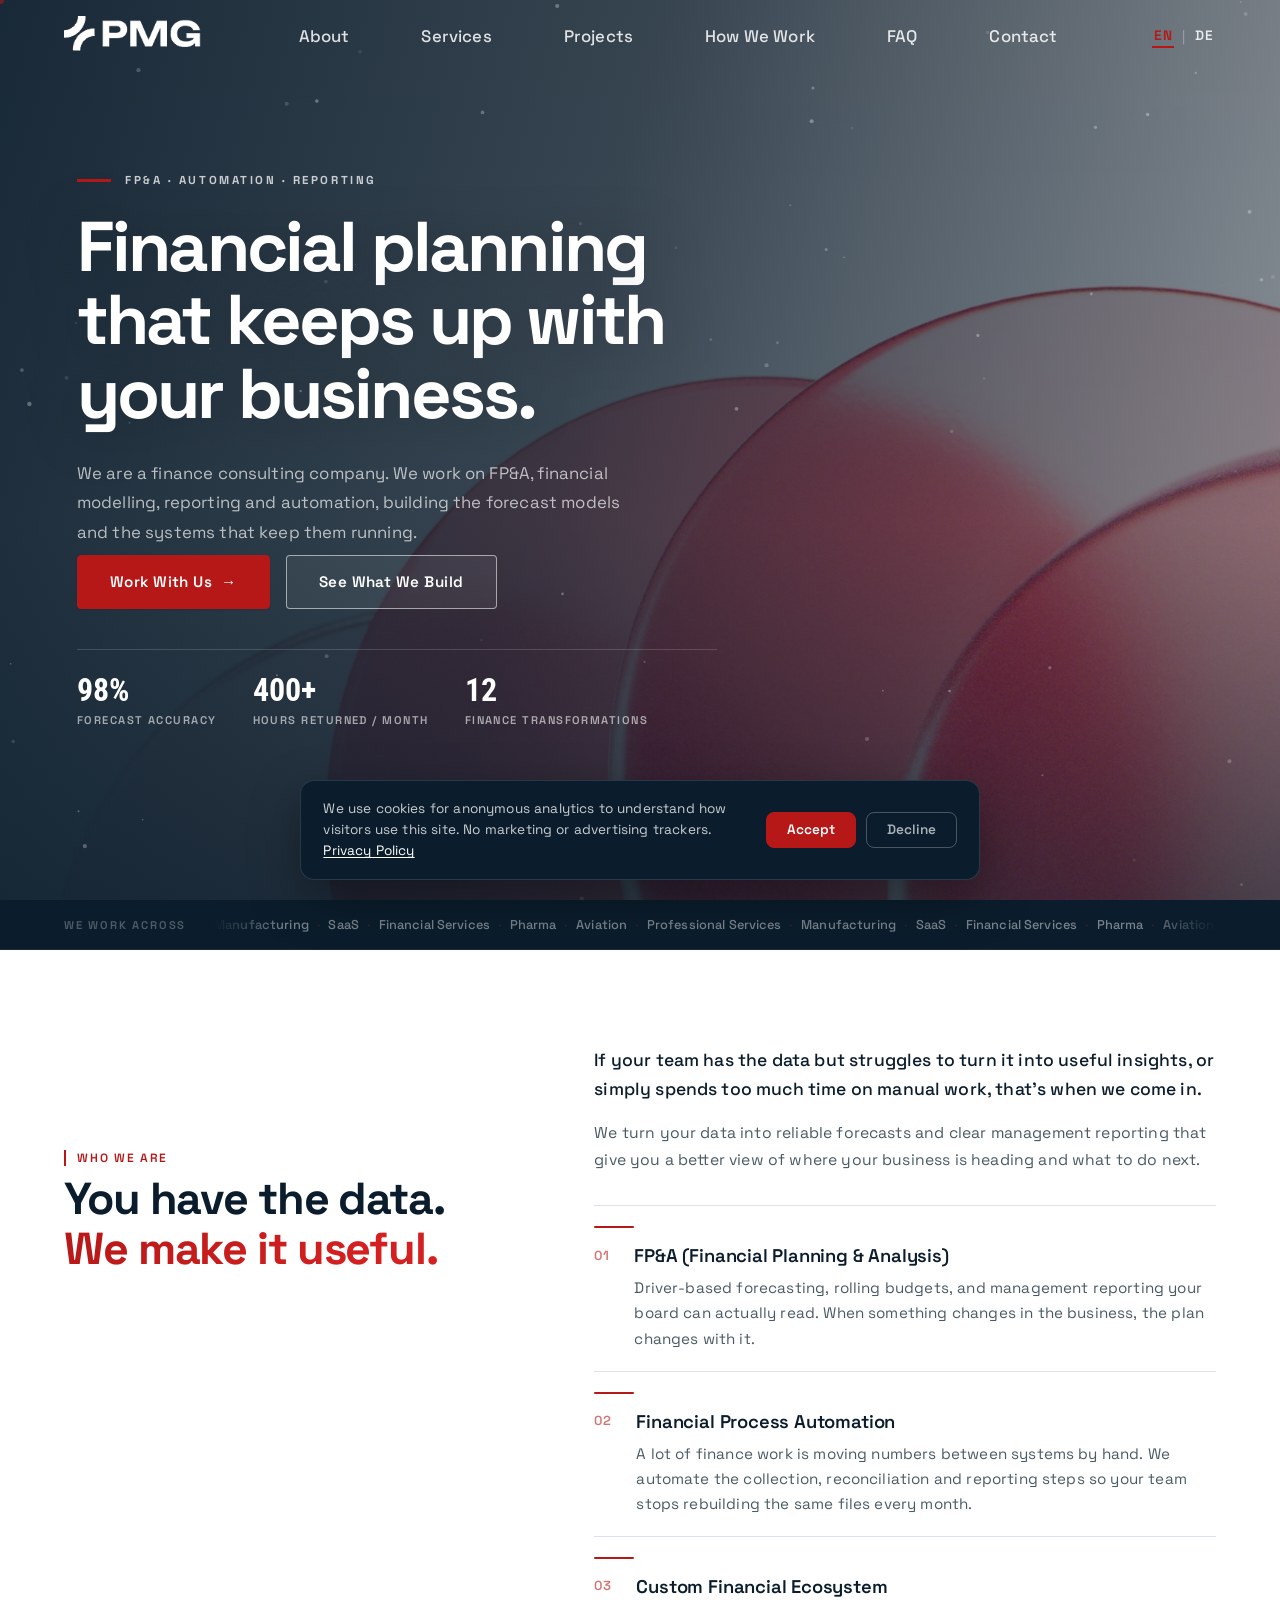
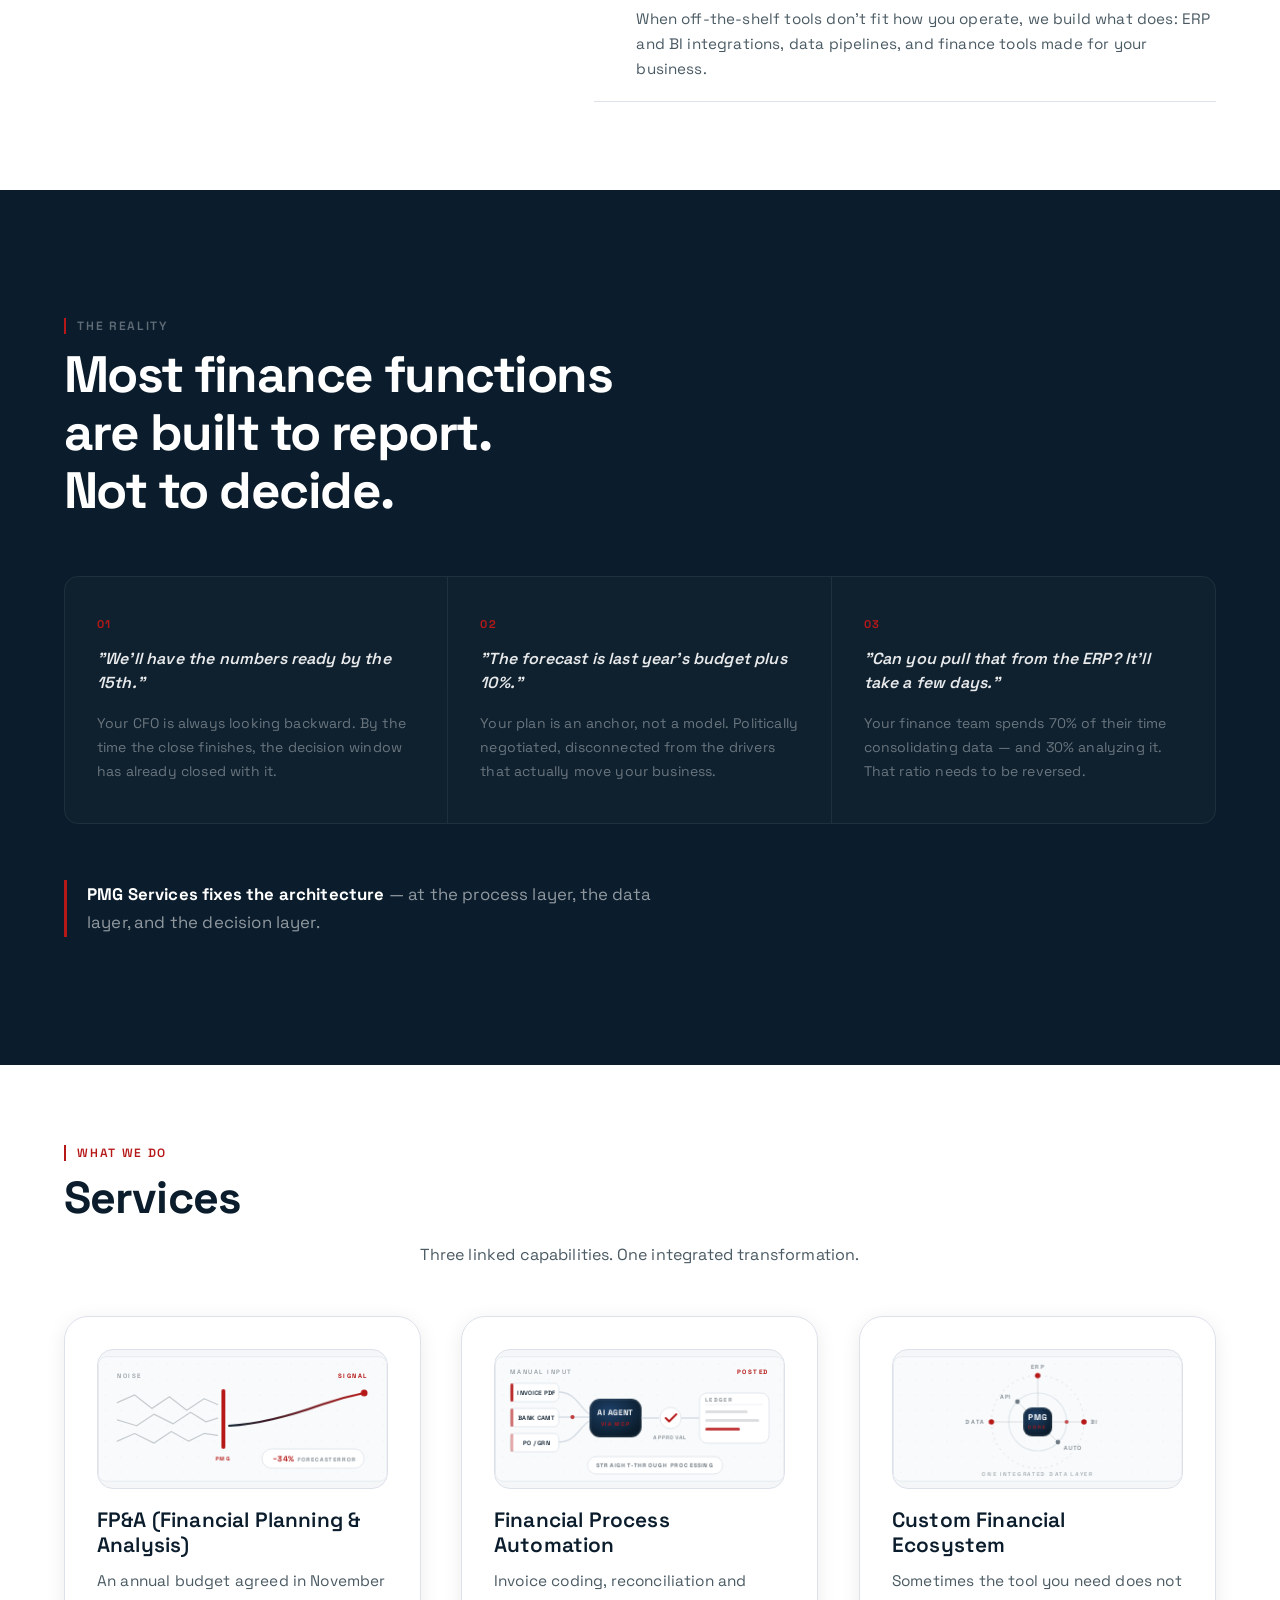
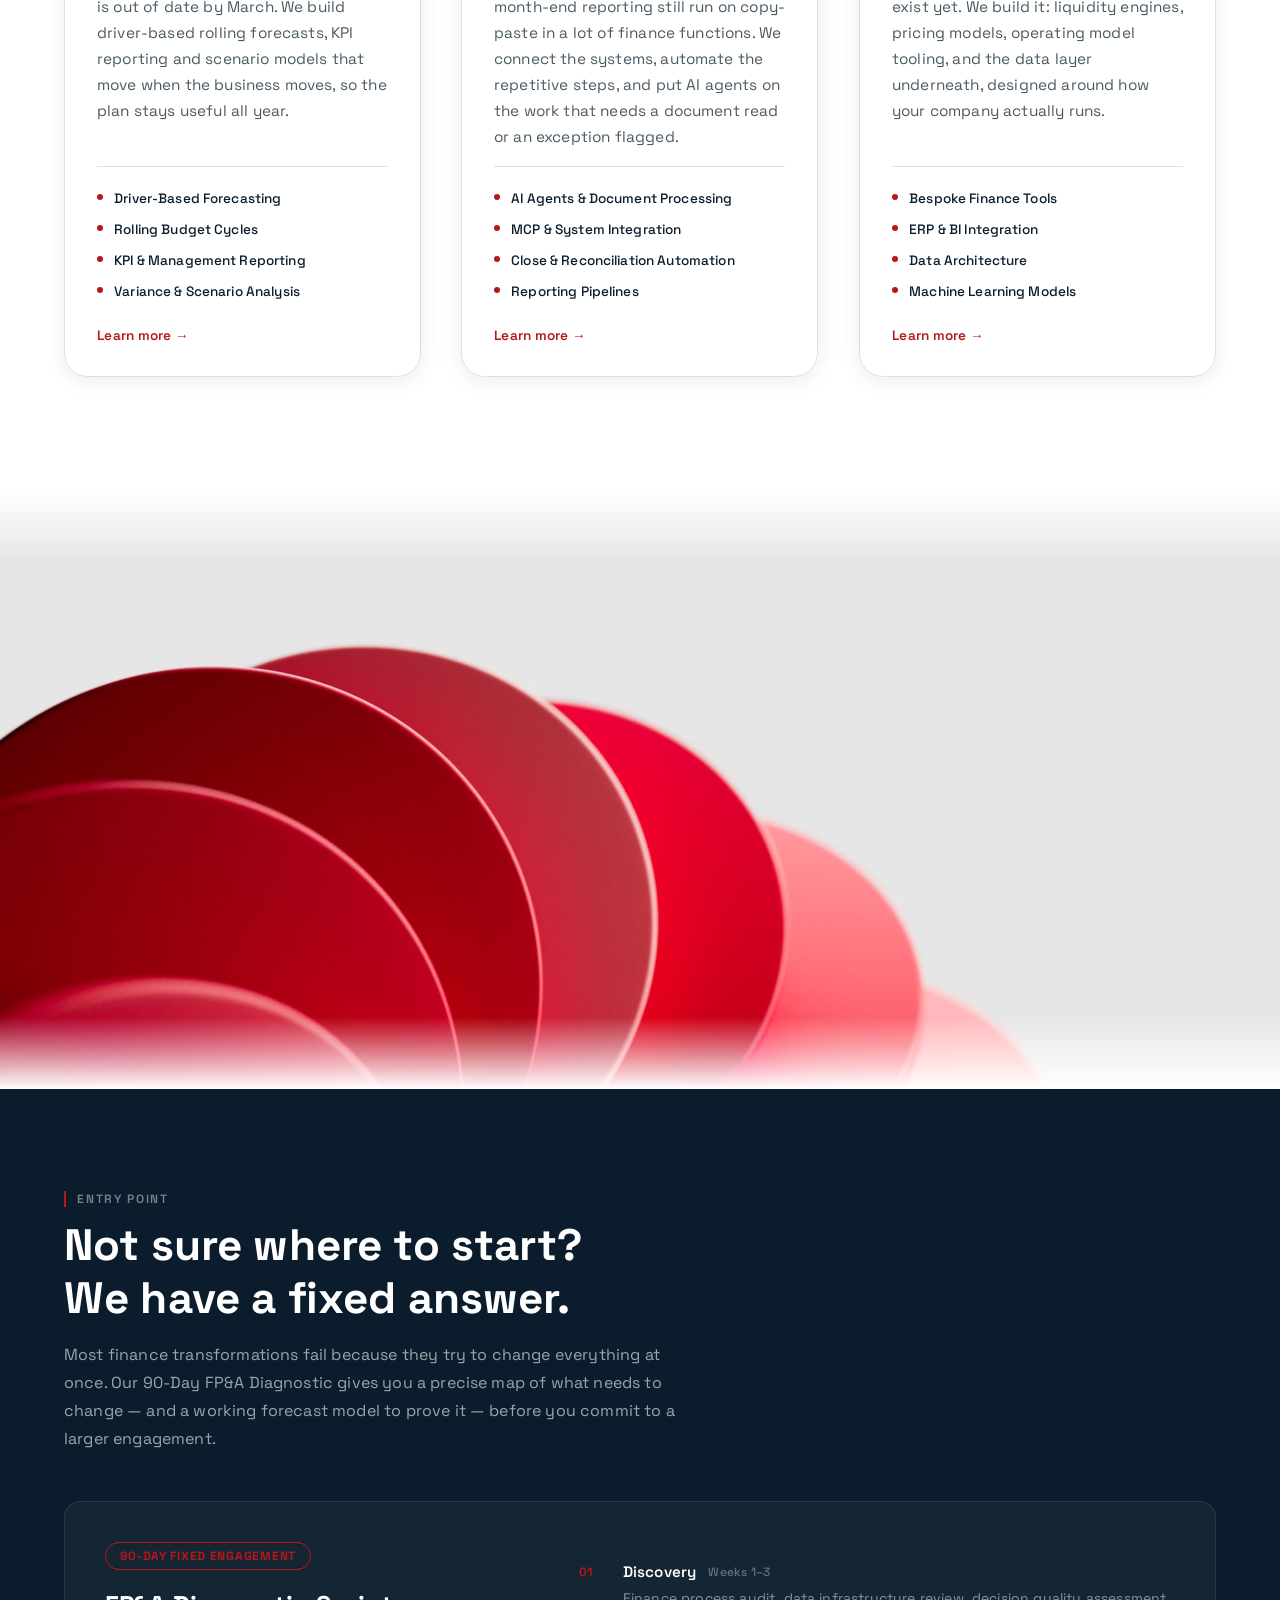
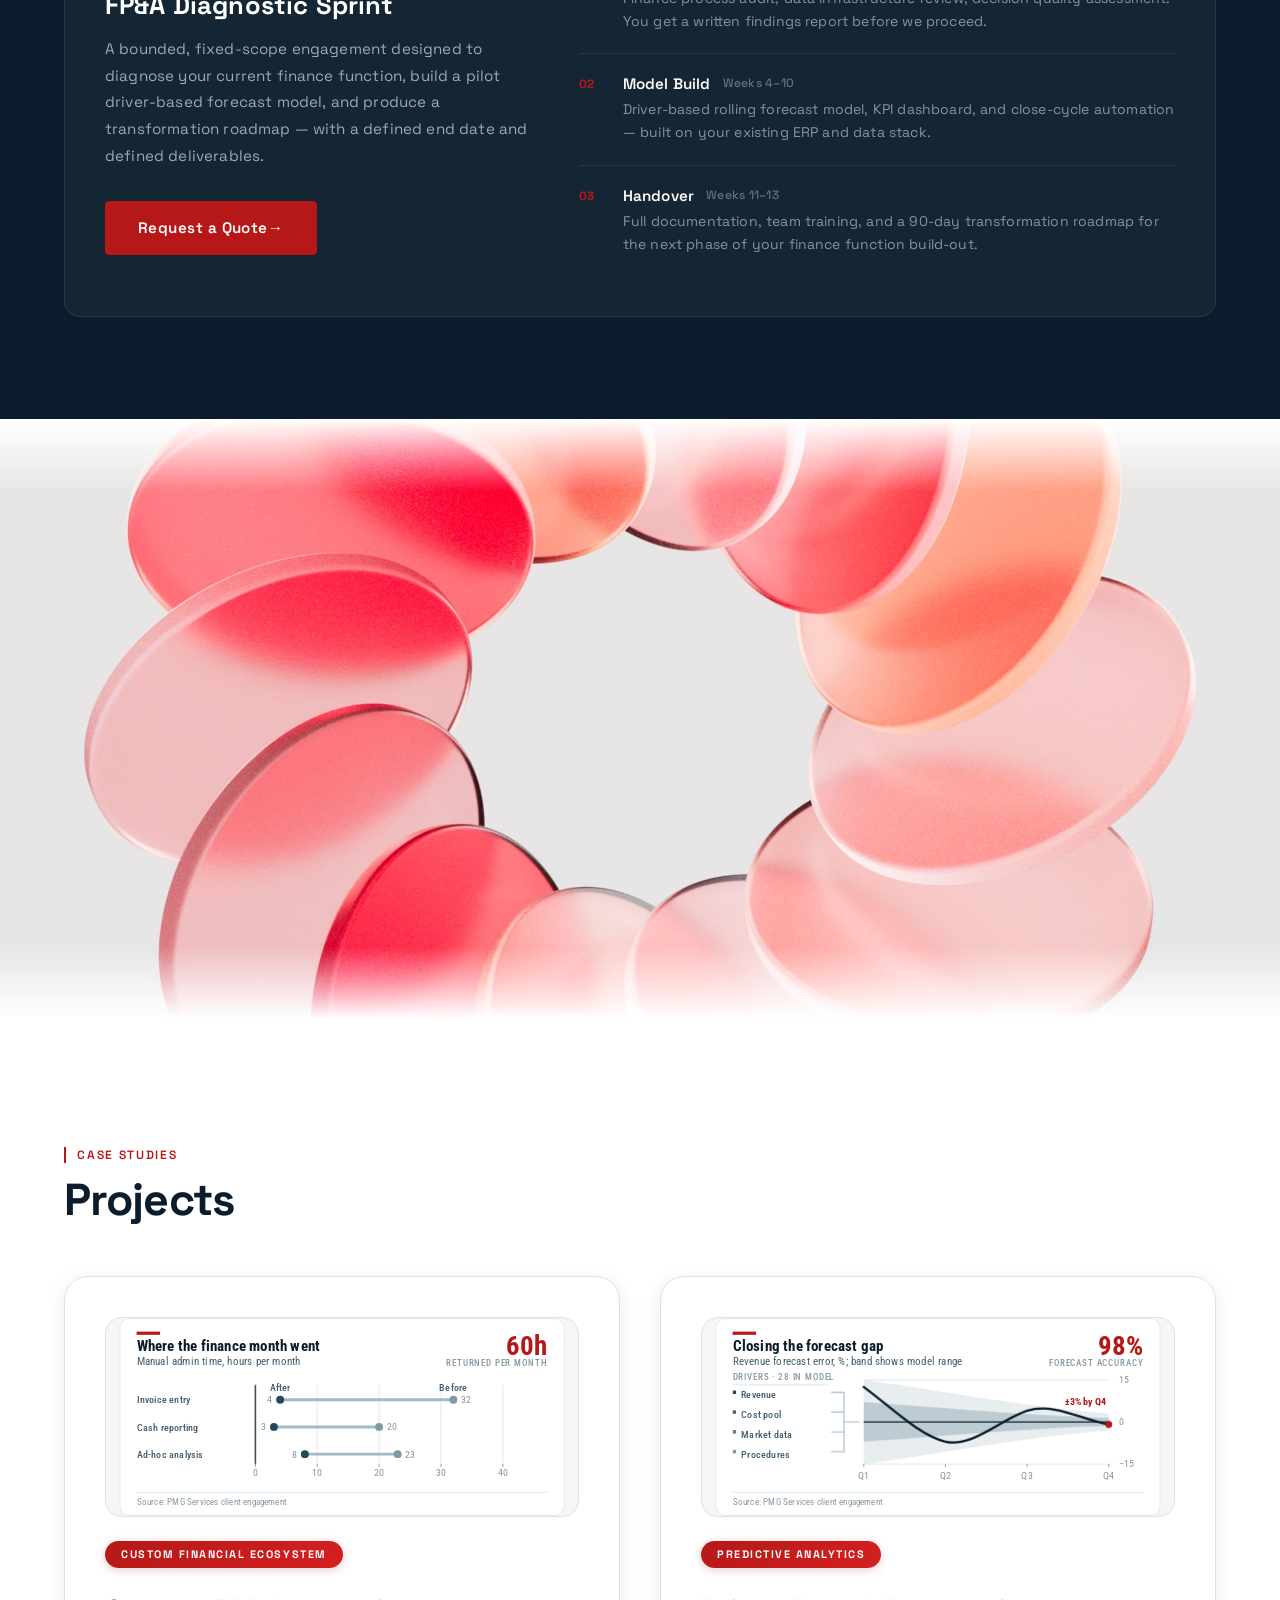
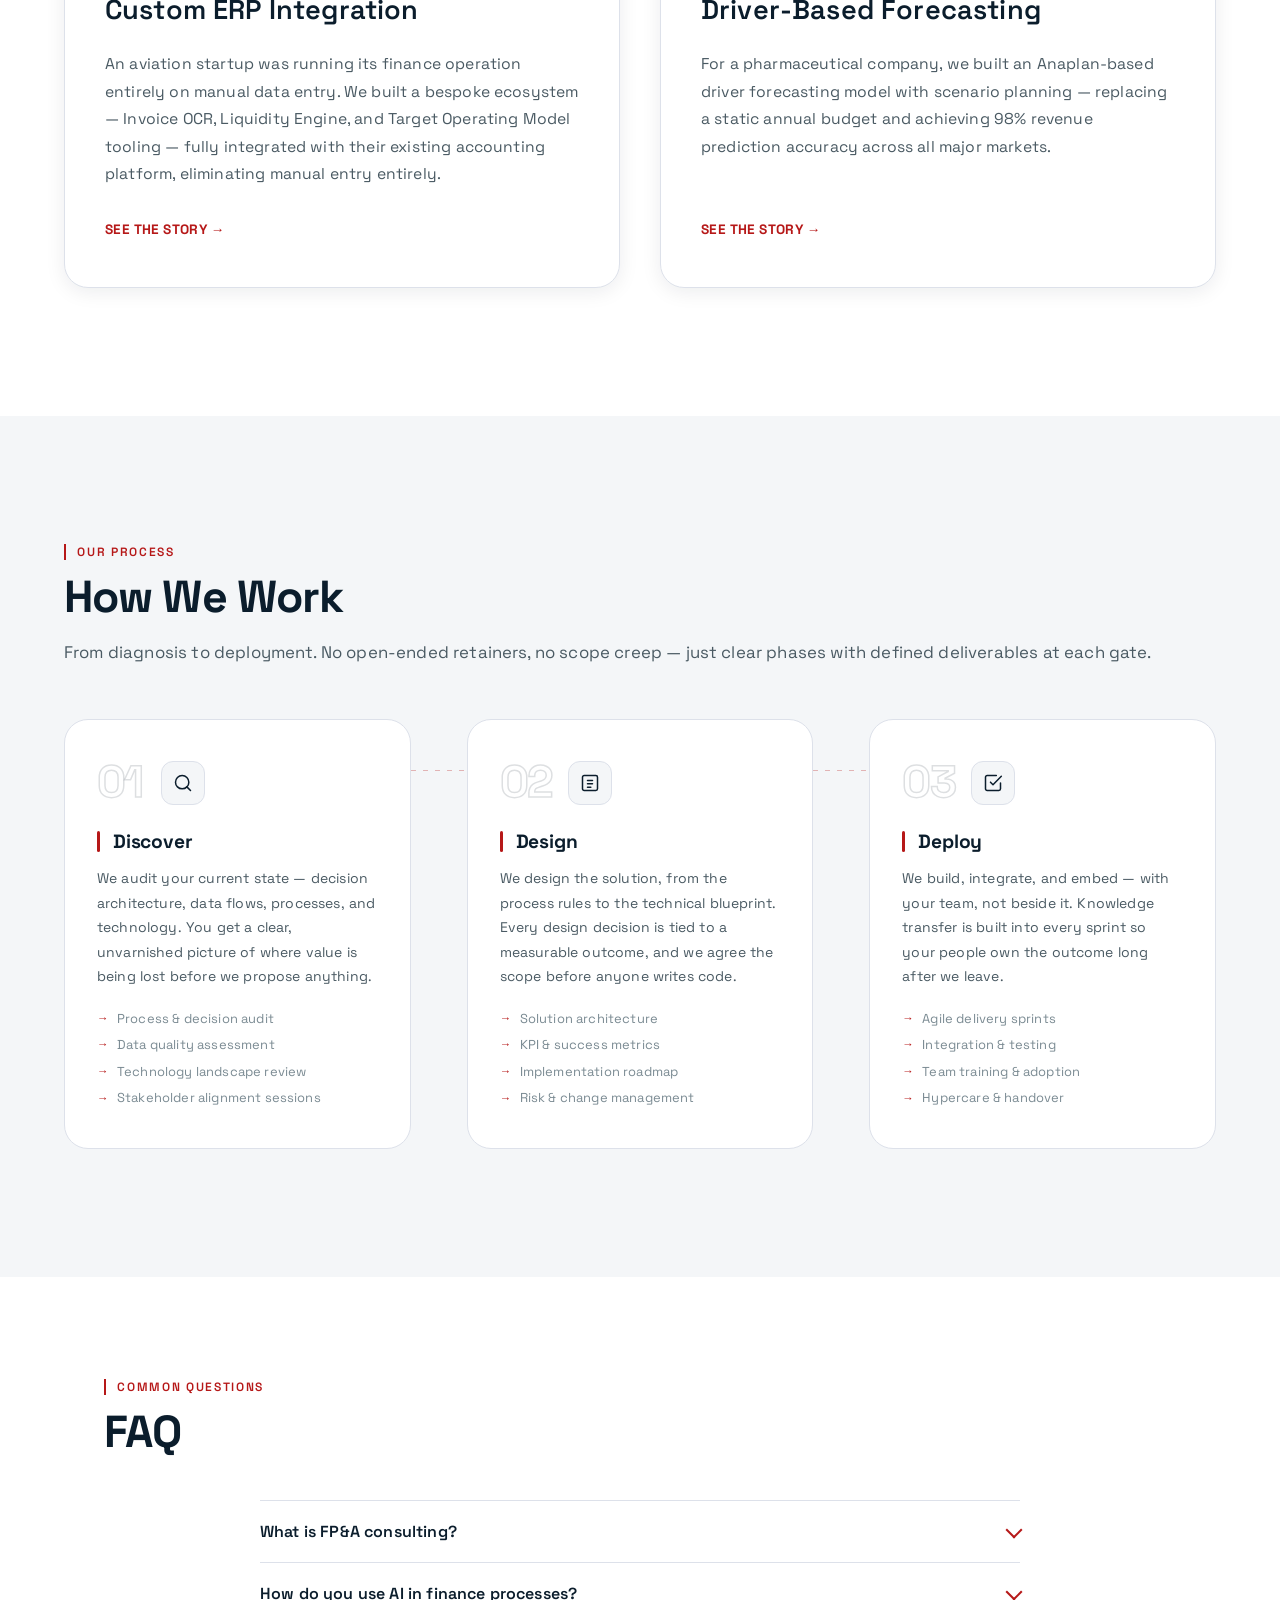
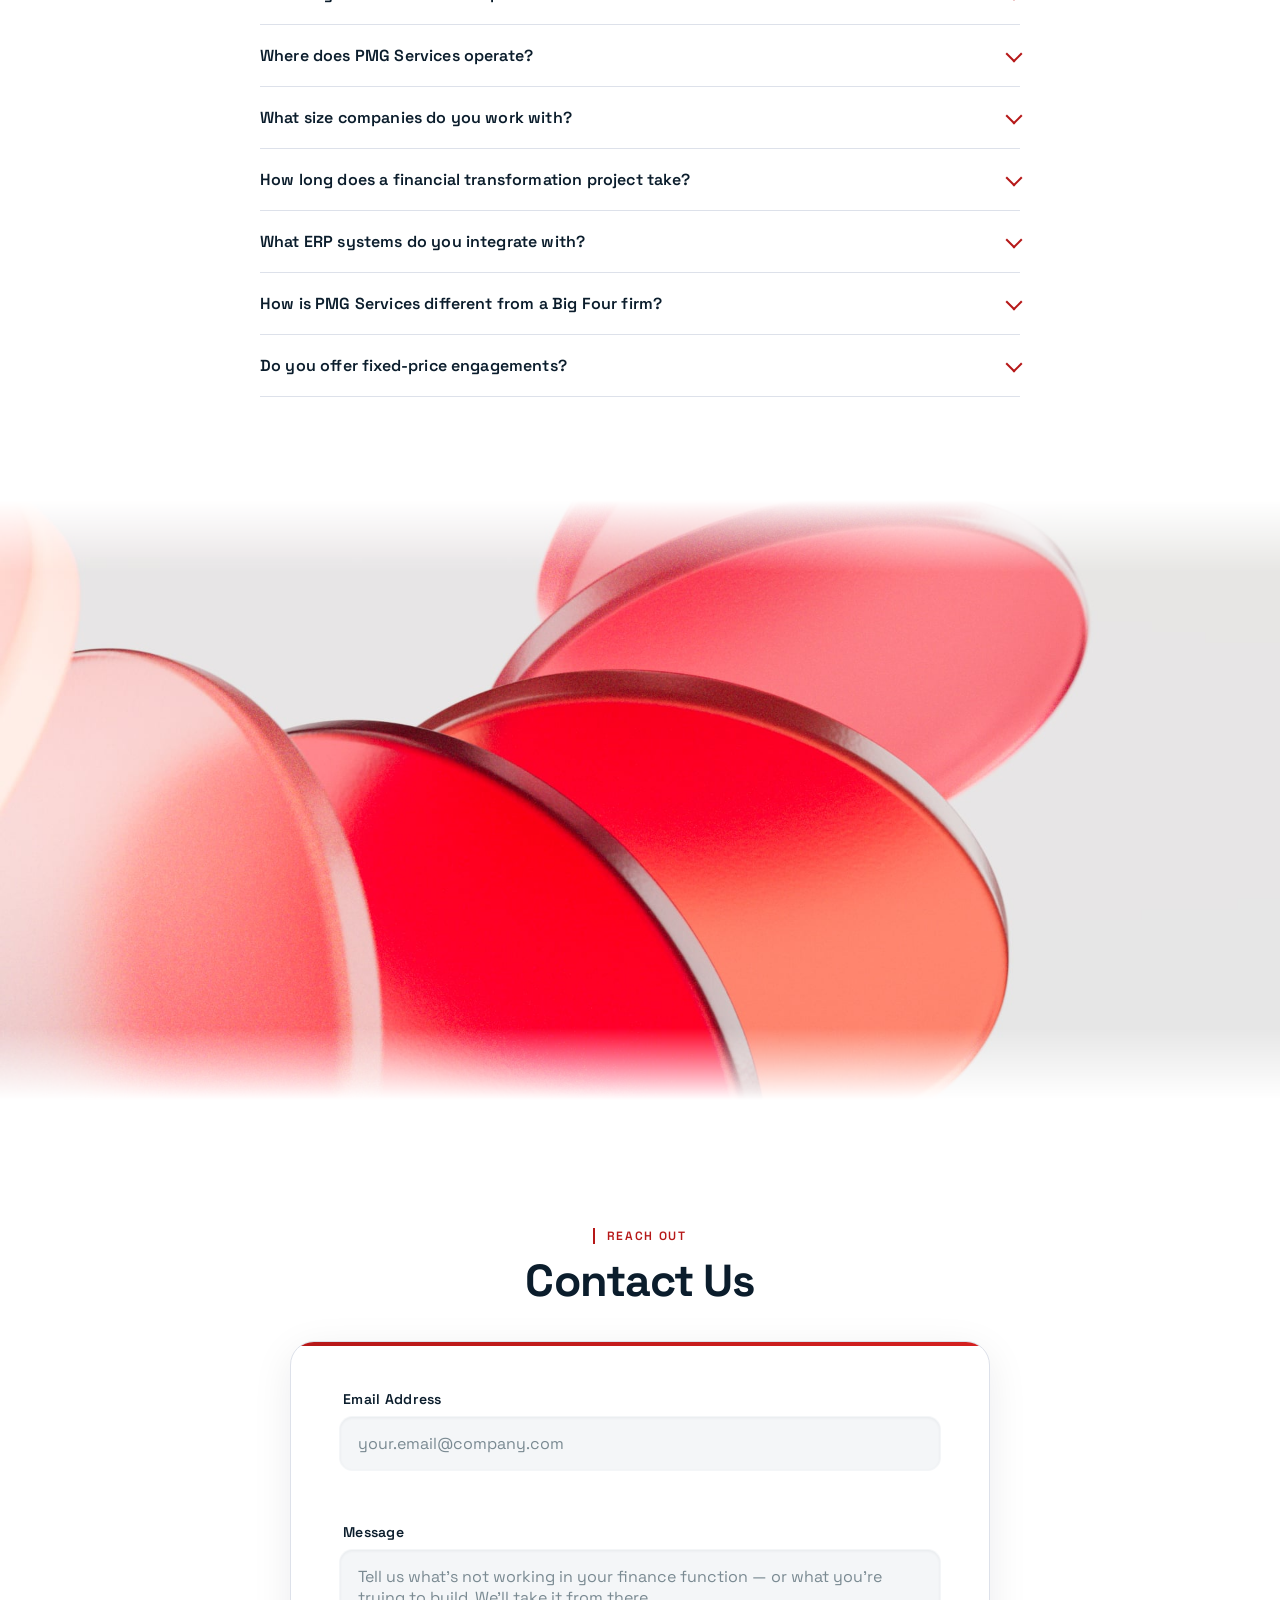
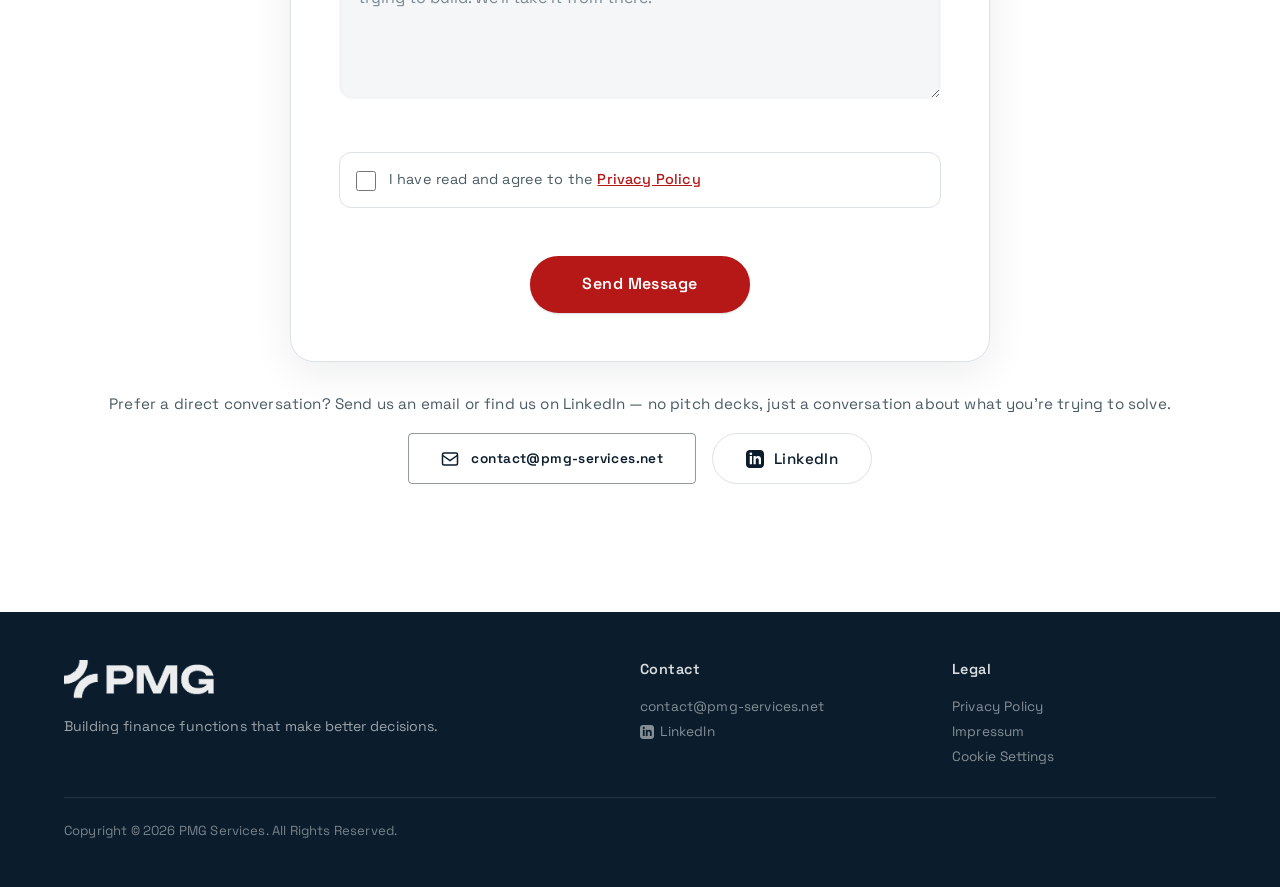
==== index.html @ 7e74cb7a "c" ====
<!DOCTYPE html>
<html lang="en">
  <head>
    <meta charset="UTF-8" />
    <meta http-equiv="X-UA-Compatible" content="IE=edge" />
    <meta name="viewport" content="width=device-width, initial-scale=1.0" />
    <title>PMG Services | Financial Transformation &amp; Digitalization Consulting</title>
    <meta name="description" content="PMG Services turns finance data into reliable forecasts and clear reporting — FP&amp;A, financial process automation with AI agents, and custom ERP integration for businesses worldwide." />
    <meta name="robots" content="index, follow" />
    <link rel="canonical" href="https://pmg-services.net/" />
    <link rel="icon" href="./assets/favicon.png" type="image/png" />

    <!-- Mobile browser chrome color -->
    <meta name="theme-color" content="#0b1d2c" />


    <!-- Google Analytics 4 — GDPR-compliant: loads only after cookie consent.
         Set your Measurement ID once in consent.js (GA_ID constant). -->
    <script src="consent.js?v=3" defer></script>

    <!-- Open Graph -->
    <meta property="og:type" content="website" />
    <meta property="og:title" content="PMG Services | Financial Transformation &amp; Digitalization Consulting" />
    <meta property="og:description" content="FP&amp;A, financial process automation with AI agents, and custom financial systems — we turn your data into forecasts and reporting you can act on." />
    <meta property="og:image" content="https://pmg-services.net/assets/logo.png" />
    <meta property="og:url" content="https://pmg-services.net/" />

    <!-- Twitter Card -->
    <meta name="twitter:card" content="summary" />
    <meta name="twitter:title" content="PMG Services | Financial Transformation &amp; Digitalization Consulting" />
    <meta name="twitter:description" content="FP&amp;A, financial process automation with AI agents, and custom financial systems for mid-market finance teams." />
    <meta name="twitter:image" content="https://pmg-services.net/assets/logo.png" />

    <!-- hreflang -->
    <link rel="alternate" hreflang="en" href="https://pmg-services.net/" />
    <link rel="alternate" hreflang="de" href="https://pmg-services.net/?lang=de" />

    <!-- Fonts — self-hosted. No request reaches Google before consent (GDPR / LG München I, 2022). -->
    <link rel="stylesheet" href="./assets/fonts/fonts.css?v=1" />

    <!-- Stylesheets -->
    <link rel="stylesheet" href="style.css?v=24" />
    <link rel="stylesheet" href="mediaqueries.css?v=9" />

    <!-- JSON-LD Structured Data -->
    <script type="application/ld+json">
    {
      "@context": "https://schema.org",
      "@type": "ProfessionalService",
      "name": "PMG Services",
      "description": "Financial transformation and digitalization consulting — FP&A, financial process automation, and custom financial systems.",
      "url": "https://pmg-services.net",
      "logo": "https://pmg-services.net/assets/logo.png",
      "serviceType": ["Financial Consulting", "FP&A", "Financial Process Automation", "ERP Integration"],
      "areaServed": { "@type": "Place", "name": "Worldwide" },
      "contactPoint": {
        "@type": "ContactPoint",
        "contactType": "customer service",
        "email": "contact@pmg-services.net"
      }
    }
    </script>

    <!-- FAQPage structured data — enables featured snippets in Google -->
    <script type="application/ld+json">
    {
      "@context": "https://schema.org",
      "@type": "FAQPage",
      "mainEntity": [
        {
          "@type": "Question",
          "name": "What is FP&A consulting?",
          "acceptedAnswer": {
            "@type": "Answer",
            "text": "FP&A (Financial Planning & Analysis) consulting is the process of redesigning a company's financial planning, forecasting, and reporting function. A specialist FP&A consultant helps businesses replace static annual budgets with driver-based rolling forecasts, build real-time KPI dashboards, automate month-end close processes, and create the analytical infrastructure that enables faster, more confident financial decisions."
          }
        },
        {
          "@type": "Question",
          "name": "How do you use AI in finance processes?",
          "acceptedAnswer": {
            "@type": "Answer",
            "text": "We use AI where it earns its place: reading unstructured documents such as supplier invoices and contracts, coding transactions to the right accounts, flagging the exceptions worth a human review, and drafting variance commentary from the actual numbers. Models connect to your systems through MCP (Model Context Protocol) servers with explicit, logged permissions, so you control exactly what can be read. Nothing posts to your ledger without a person approving it."
          }
        },
        {
          "@type": "Question",
          "name": "Where does PMG Services operate?",
          "acceptedAnswer": {
            "@type": "Answer",
            "text": "PMG Services works with companies internationally — engagements are delivered remotely and on-site, in both English and German, across any regulatory and reporting environment."
          }
        },
        {
          "@type": "Question",
          "name": "What size companies do you work with?",
          "acceptedAnswer": {
            "@type": "Answer",
            "text": "Our engagements are best suited for mid-market companies — typically €30M to €500M (or equivalent) in annual revenue — that have outgrown spreadsheet-based finance but have not yet deployed a full enterprise FP&A platform. We also work alongside larger organizations on specific integration or automation workstreams."
          }
        },
        {
          "@type": "Question",
          "name": "How long does a financial transformation project take?",
          "acceptedAnswer": {
            "@type": "Answer",
            "text": "It depends on scope. Our 90-Day FP&A Diagnostic Sprint is a fixed-scope, 13-week engagement that delivers a working forecast model and transformation roadmap. Full finance function transformations covering FP&A, process automation, and ERP integration typically run 6 to 18 months depending on technology stack complexity and organizational change required."
          }
        },
        {
          "@type": "Question",
          "name": "What ERP systems do you integrate with?",
          "acceptedAnswer": {
            "@type": "Answer",
            "text": "We work across the major ERP platforms used by mid-market and enterprise companies, including SAP (ECC and S/4HANA), Oracle, NetSuite, and Microsoft Dynamics. Our integration work connects these systems to BI platforms such as Power BI and Snowflake to create a unified financial data layer."
          }
        },
        {
          "@type": "Question",
          "name": "How is PMG Services different from a Big Four consulting firm?",
          "acceptedAnswer": {
            "@type": "Answer",
            "text": "We are a focused specialist team rather than a generalist firm. That means faster mobilization, direct senior involvement throughout the engagement, and a narrower remit — we do not cross-sell strategy, HR transformation, or IT projects alongside the finance work. Our model is built for mid-market companies that want senior-level expertise without the overhead of a large consulting house."
          }
        },
        {
          "@type": "Question",
          "name": "Do you offer fixed-price engagements?",
          "acceptedAnswer": {
            "@type": "Answer",
            "text": "Yes. Our 90-Day FP&A Diagnostic Sprint is a fixed-scope, fixed-deliverable engagement with a defined price agreed upfront. Larger transformation projects are scoped and priced on a project basis after a discovery phase. Contact us to discuss the right structure for your situation."
          }
        }
      ]
    }
    </script>
  </head>
  <body>
    <!-- ─── SKIP LINK (accessibility) ─── -->
    <a href="#main-content" class="skip-link">Skip to main content</a>

    <!-- ─── DESKTOP NAV ─── -->
    <nav id="desktop-nav" aria-label="Main navigation">
      <div class="logo">
        <a href="#profile" class="nav-logo-link">
          <img src="./assets/logo.png" alt="PMG Services Logo" class="nav-logo nav-logo-dark" />
          <img src="./assets/LOGO_PMG_white.png" alt="PMG Services Logo" class="nav-logo nav-logo-light" />
        </a>
      </div>
      <ul class="nav-links">
        <li><a href="#about-us"   id="nav-aboutus">About</a></li>
        <li><a href="#about"      id="nav-about">Services</a></li>
        <li><a href="#projects"     id="nav-projects">Projects</a></li>
        <li><a href="#how-we-work" id="nav-howwework">How We Work</a></li>
        <li><a href="#faq"         id="nav-faq">FAQ</a></li>
        <li><a href="#contact"     id="nav-contact">Contact</a></li>
      </ul>
      <div class="lang-switch">
        <button class="lang-link active" onclick="localStorage.setItem('pmg-lang','en');setLanguage('en')" aria-label="Switch to English">EN</button>
        <span class="lang-separator">|</span>
        <button class="lang-link" onclick="localStorage.setItem('pmg-lang','de');setLanguage('de')" aria-label="Auf Deutsch wechseln">DE</button>
      </div>
    </nav>

    <!-- ─── HAMBURGER NAV ─── -->
    <nav id="hamburger-nav" aria-label="Mobile navigation">
      <div class="logo">
        <a href="#profile" class="nav-logo-link">
          <img src="./assets/logo.png" alt="PMG Services Logo" class="nav-logo mobile-nav-logo" />
        </a>
      </div>
      <button class="hamburger-icon" onclick="toggleMenu()" aria-label="Toggle navigation menu" aria-expanded="false" aria-controls="mobile-menu-links">
        <span></span>
        <span></span>
        <span></span>
      </button>
      <div class="menu-links" id="mobile-menu-links">
        <a href="#about-us"   onclick="toggleMenu()">About</a>
        <a href="#about"      onclick="toggleMenu()">Services</a>
        <a href="#projects"     onclick="toggleMenu()">Projects</a>
        <a href="#how-we-work" onclick="toggleMenu()">How We Work</a>
        <a href="#faq"         onclick="toggleMenu()">FAQ</a>
        <a href="#contact"     onclick="toggleMenu()">Contact</a>
        <div class="mobile-lang-switch">
          <button class="lang-link" onclick="localStorage.setItem('pmg-lang','en');setLanguage('en');toggleMenu()">EN</button>
          <button class="lang-link" onclick="localStorage.setItem('pmg-lang','de');setLanguage('de');toggleMenu()">DE</button>
        </div>
      </div>
    </nav>

    <main id="main-content">

    <!-- ─── HERO ─── -->
    <section id="profile" class="centered-hero">
      <canvas id="hero-particles" aria-hidden="true"></canvas>
      <div class="section__text hero-text-box">
        <div class="hero-accent"><span>FP&amp;A &middot; Automation &middot; Reporting</span></div>
        <h1 class="title">Financial planning that keeps up with your business.</h1>
        <div class="hero-description-text">
          <p>We are a finance consulting company. We work on FP&amp;A, financial modelling, reporting and automation, building the forecast models and the systems that keep them running.</p>
        </div>
        <div class="btn-container">
          <a href="#contact" class="btn btn-color-1">Work With Us</a>
          <a href="#about" class="btn btn-color-2">See What We Build</a>
        </div>
        <dl class="hero-stats">
          <div class="hero-stat">
            <dt>98%</dt>
            <dd>Forecast accuracy</dd>
          </div>
          <div class="hero-stat">
            <dt>400+</dt>
            <dd>Hours returned / month</dd>
          </div>
          <div class="hero-stat">
            <dt>12</dt>
            <dd>Finance transformations</dd>
          </div>
        </dl>
      </div>
      <button class="scroll-indicator" aria-label="Scroll to next section" onclick="document.getElementById('about-us').scrollIntoView({behavior: 'smooth'})">
        <svg viewBox="0 0 24 24" fill="none" stroke="currentColor">
          <path d="M6 9l6 6 6-6"/>
          <path d="M6 15l6 6 6-6"/>
        </svg>
      </button>
    </section>

    <!-- ─── INDUSTRIES STRIP ─── -->
    <div class="industries-strip" aria-label="Industries we serve">
      <div class="industries-inner">
        <span class="industries-label">We work across</span>
        <div class="industries-marquee">
          <div class="industries-list">
            <span>Manufacturing</span>
            <span class="industries-dot">·</span>
            <span>SaaS</span>
            <span class="industries-dot">·</span>
            <span>Financial Services</span>
            <span class="industries-dot">·</span>
            <span>Pharma</span>
            <span class="industries-dot">·</span>
            <span>Aviation</span>
            <span class="industries-dot">·</span>
            <span>Professional Services</span>
            <span class="industries-dot">·</span>
          </div>
        </div>
      </div>
    </div>

    <!-- ─── ABOUT US ─── -->
    <section id="about-us">
      <div class="au-container">

        <!-- Left column: sticky statement -->
        <div class="au-statement">
          <span class="section-label">Who we are</span>
          <h2 class="au-headline">You have the data.<br><span class="au-headline-accent">We make it useful.</span></h2>
        </div>

        <!-- Right column: narrative + pillars -->
        <div class="au-narrative">
          <p class="au-lead">If your team has the data but struggles to turn it into useful insights, or simply spends too much time on manual work, that's when we come in.</p>
          <p class="au-body">We turn your data into reliable forecasts and clear management reporting that give you a better view of where your business is heading and what to do next.</p>

          <!-- Trust pillars — 3 horizontal bars -->
          <div class="au-pillars">
            <div class="au-pillar" data-index="1">
              <div class="au-pillar-line"></div>
              <div class="au-pillar-content">
                <div class="au-pillar-num">01</div>
                <div class="au-pillar-text">
                  <h3>FP&amp;A (Financial Planning &amp; Analysis)</h3>
                  <p>Driver-based forecasting, rolling budgets, and management reporting your board can actually read. When something changes in the business, the plan changes with it.</p>
                </div>
              </div>
            </div>
            <div class="au-pillar" data-index="2">
              <div class="au-pillar-line"></div>
              <div class="au-pillar-content">
                <div class="au-pillar-num">02</div>
                <div class="au-pillar-text">
                  <h3>Financial Process Automation</h3>
                  <p>A lot of finance work is moving numbers between systems by hand. We automate the collection, reconciliation and reporting steps so your team stops rebuilding the same files every month.</p>
                </div>
              </div>
            </div>
            <div class="au-pillar" data-index="3">
              <div class="au-pillar-line"></div>
              <div class="au-pillar-content">
                <div class="au-pillar-num">03</div>
                <div class="au-pillar-text">
                  <h3>Custom Financial Ecosystem</h3>
                  <p>When off-the-shelf tools don't fit how you operate, we build what does: ERP and BI integrations, data pipelines, and finance tools made for your business.</p>
                </div>
              </div>
            </div>
          </div>
        </div>

      </div>
    </section>

    <!-- ─── PROBLEM STATEMENT ─── -->
    <section id="problem" class="problem-section">
      <div class="problem-inner">
        <span class="section-label problem-label section-reveal">The reality</span>
        <h2 class="problem-headline section-reveal">Most finance functions<br>are built to report.<br>Not to decide.</h2>
        <div class="problem-grid">
          <div class="problem-card">
            <div class="problem-num">01</div>
            <p class="problem-quote">"We'll have the numbers ready by the 15th."</p>
            <p class="problem-explanation">Your CFO is always looking backward. By the time the close finishes, the decision window has already closed with it.</p>
          </div>
          <div class="problem-card">
            <div class="problem-num">02</div>
            <p class="problem-quote">"The forecast is last year's budget plus 10%."</p>
            <p class="problem-explanation">Your plan is an anchor, not a model. Politically negotiated, disconnected from the drivers that actually move your business.</p>
          </div>
          <div class="problem-card">
            <div class="problem-num">03</div>
            <p class="problem-quote">"Can you pull that from the ERP? It'll take a few days."</p>
            <p class="problem-explanation">Your finance team spends 70% of their time consolidating data — and 30% analyzing it. That ratio needs to be reversed.</p>
          </div>
        </div>
        <p class="problem-resolution"><strong>PMG Services fixes the architecture</strong> — at the process layer, the data layer, and the decision layer.</p>
      </div>
    </section>

    <!-- ─── SERVICES ─── -->
    <section id="about">
      <span class="section-label section-reveal">What we do</span>
      <h2 class="title section-reveal">Services</h2>
      <p class="services-intro section-reveal">Three linked capabilities. One integrated transformation.</p>

      <div class="services-grid-new">
        
        <!-- Card 1: FP&A -->
        <div class="service-card">
          <div class="service-visual-top">
            <svg viewBox="0 0 300 130" class="service-svg" xmlns="http://www.w3.org/2000/svg" role="img" aria-label="Three noisy input lines pass through a red PMG filter and emerge as one calibrated rising trend, reducing forecast error by 34 percent">
              <defs>
                <pattern id="s1-dots" width="16" height="16" patternUnits="userSpaceOnUse"><circle cx="8" cy="8" r="0.7" fill="#0b1d2c" opacity="0.05"/></pattern>
                <linearGradient id="s1-sig" x1="0" y1="0" x2="1" y2="0"><stop offset="0" stop-color="#0b1d2c"/><stop offset="1" stop-color="#b61818"/></linearGradient>
              </defs>
              <rect width="300" height="130" rx="8" fill="#f8fafb"/>
              <rect width="300" height="130" rx="8" fill="url(#s1-dots)"/>
              <rect x="0.5" y="0.5" width="299" height="129" rx="7.5" fill="none" stroke="#e7ebf0"/>
              <text x="20" y="22" font-size="6.5" font-weight="600" fill="#0b1d2c" opacity="0.4" letter-spacing="1.6" font-family="Space Grotesk,sans-serif">NOISE</text>
              <text x="280" y="22" text-anchor="end" font-size="6.5" font-weight="700" fill="#b61818" letter-spacing="1.6" font-family="Space Grotesk,sans-serif">SIGNAL</text>
              <polyline class="svg-draw" style="--len:170" points="20,48 38,40 56,54 74,42 92,56 110,44 124,50" fill="none" stroke="#0b1d2c" stroke-opacity="0.2" stroke-width="1.3" stroke-linejoin="round" stroke-linecap="round"/>
              <polyline class="svg-draw" style="--len:170;--d:.12s" points="20,66 40,72 58,60 78,70 96,58 112,68 124,64" fill="none" stroke="#0b1d2c" stroke-opacity="0.2" stroke-width="1.3" stroke-linejoin="round" stroke-linecap="round"/>
              <polyline class="svg-draw" style="--len:170;--d:.24s" points="20,88 38,80 58,90 76,78 94,88 110,80 124,82" fill="none" stroke="#0b1d2c" stroke-opacity="0.2" stroke-width="1.3" stroke-linejoin="round" stroke-linecap="round"/>
              <rect class="svg-rise" style="--d:.45s" x="128" y="34" width="4" height="62" rx="2" fill="#b61818"/>
              <text class="svg-fade" style="--d:.6s" x="130" y="108" text-anchor="middle" font-size="5.5" font-weight="700" fill="#b61818" letter-spacing="1.4" font-family="Space Grotesk,sans-serif">PMG</text>
              <path class="svg-draw" style="--len:210;--d:.65s" d="M136,72 C 172,70 204,60 232,50 C 252,43 266,40 276,38" fill="none" stroke="url(#s1-sig)" stroke-width="2.2" stroke-linecap="round"/>
              <circle class="svg-pop" style="--d:1.6s" cx="276" cy="38" r="3.5" fill="#b61818"/>
              <circle class="svg-pulse-ring" cx="276" cy="38" r="7" fill="none" stroke="#b61818" stroke-width="1"/>
              <g class="svg-fade" style="--d:1.15s">
                <rect x="170" y="96" width="106" height="20" rx="10" fill="#ffffff" stroke="#e2e7ed"/>
                <text x="181" y="109.5" font-size="8" font-weight="700" fill="#b61818" font-family="Space Grotesk,sans-serif">&#8722;34%</text>
                <text x="207" y="109" font-size="5.8" font-weight="600" fill="#0b1d2c" opacity="0.55" letter-spacing="0.8" font-family="Space Grotesk,sans-serif">FORECAST ERROR</text>
              </g>
            </svg>
          </div>
          <h2 class="service-card-title">FP&amp;A (Financial Planning &amp; Analysis)</h2>
          <p class="service-card-desc">An annual budget agreed in November is out of date by March. We build driver-based rolling forecasts, KPI reporting and scenario models that move when the business moves, so the plan stays useful all year.</p>
          <ul class="service-features">
            <li>Driver-Based Forecasting</li>
            <li>Rolling Budget Cycles</li>
            <li>KPI &amp; Management Reporting</li>
            <li>Variance &amp; Scenario Analysis</li>
          </ul>
          <a href="./fpa-consulting.html" class="service-card-cta">Learn more →</a>
        </div>

        <!-- Card 2: FP&A -->
        <div class="service-card">
          <div class="service-visual-top">
            <svg viewBox="0 0 300 130" class="service-svg" xmlns="http://www.w3.org/2000/svg" role="img" aria-label="Invoices, bank statements and purchase orders flow into an AI agent connected over MCP, then through a human approval gate before posting to the ledger">
              <defs>
                <pattern id="s2-dots" width="16" height="16" patternUnits="userSpaceOnUse"><circle cx="8" cy="8" r="0.7" fill="#0b1d2c" opacity="0.05"/></pattern>
                <radialGradient id="s2-core" cx="38%" cy="32%" r="70%"><stop offset="0" stop-color="#1e4068"/><stop offset="1" stop-color="#0b1d2c"/></radialGradient>
              </defs>
              <rect width="300" height="130" rx="8" fill="#f8fafb"/>
              <rect width="300" height="130" rx="8" fill="url(#s2-dots)"/>
              <rect x="0.5" y="0.5" width="299" height="129" rx="7.5" fill="none" stroke="#e7ebf0"/>
              <text x="16" y="18" font-size="6.5" font-weight="600" fill="#0b1d2c" opacity="0.4" letter-spacing="1.6" font-family="Space Grotesk,sans-serif">MANUAL INPUT</text>
              <text x="284" y="18" text-anchor="end" font-size="6.5" font-weight="700" fill="#b61818" letter-spacing="1.6" font-family="Space Grotesk,sans-serif">POSTED</text>
              <g class="svg-fade"><rect x="16" y="28" width="50" height="19" rx="5" fill="#ffffff" stroke="#e2e7ed"/><rect x="16" y="28" width="3" height="19" rx="1.5" fill="#b61818" opacity="0.9"/><text x="43" y="40.5" text-anchor="middle" font-size="6.2" font-weight="600" fill="#0b1d2c" font-family="Space Grotesk,sans-serif">INVOICE PDF</text></g>
              <g class="svg-fade" style="--d:.12s"><rect x="16" y="54" width="50" height="19" rx="5" fill="#ffffff" stroke="#e2e7ed"/><rect x="16" y="54" width="3" height="19" rx="1.5" fill="#b61818" opacity="0.6"/><text x="43" y="66.5" text-anchor="middle" font-size="6.2" font-weight="600" fill="#0b1d2c" font-family="Space Grotesk,sans-serif">BANK CAMT</text></g>
              <g class="svg-fade" style="--d:.24s"><rect x="16" y="80" width="50" height="19" rx="5" fill="#ffffff" stroke="#e2e7ed"/><rect x="16" y="80" width="3" height="19" rx="1.5" fill="#b61818" opacity="0.35"/><text x="43" y="92.5" text-anchor="middle" font-size="6.2" font-weight="600" fill="#0b1d2c" font-family="Space Grotesk,sans-serif">PO / GRN</text></g>
              <path class="svg-draw" style="--len:60;--d:.35s" d="M66,37 C 84,37 88,54 98,60" fill="none" stroke="#d3dae3" stroke-width="1.3"/>
              <path class="svg-draw" style="--len:40;--d:.45s" d="M66,63 L98,63" fill="none" stroke="#d3dae3" stroke-width="1.3"/>
              <path class="svg-draw" style="--len:60;--d:.55s" d="M66,89 C 84,89 88,72 98,67" fill="none" stroke="#d3dae3" stroke-width="1.3"/>
              <g class="svg-pop" style="--d:.7s">
                <rect x="98" y="44" width="54" height="40" rx="11" fill="url(#s2-core)"/>
                <rect x="99" y="45" width="52" height="38" rx="10" fill="none" stroke="#ffffff" stroke-opacity="0.1"/>
                <text x="125" y="61" text-anchor="middle" font-size="8" font-weight="700" fill="#ffffff" letter-spacing="0.4" font-family="Space Grotesk,sans-serif">AI AGENT</text>
                <text x="125" y="72" text-anchor="middle" font-size="5.4" font-weight="700" fill="#b61818" letter-spacing="1.6" font-family="Space Grotesk,sans-serif">VIA MCP</text>
              </g>
              <path class="svg-draw" style="--len:24;--d:.9s" d="M152,64 L170,64" fill="none" stroke="#d3dae3" stroke-width="1.3"/>
              <g class="svg-pop" style="--d:1s">
                <circle cx="182" cy="64" r="11" fill="#ffffff" stroke="#e2e7ed"/>
                <path d="M177,64 l3.5,3.5 L188,60" fill="none" stroke="#b61818" stroke-width="2" stroke-linecap="round" stroke-linejoin="round"/>
                <text x="182" y="86" text-anchor="middle" font-size="5.4" font-weight="600" fill="#0b1d2c" opacity="0.5" letter-spacing="1.2" font-family="Space Grotesk,sans-serif">APPROVAL</text>
              </g>
              <path class="svg-draw" style="--len:22;--d:1.15s" d="M193,64 L212,64" fill="none" stroke="#d3dae3" stroke-width="1.3"/>
              <g class="svg-pop" style="--d:1.3s">
                <rect x="212" y="38" width="72" height="52" rx="8" fill="#ffffff" stroke="#e2e7ed"/>
                <line x1="218" y1="50" x2="278" y2="50" stroke="#eef1f5" stroke-width="1"/>
                <text x="218" y="47" font-size="5.6" font-weight="700" fill="#0b1d2c" opacity="0.5" letter-spacing="1.2" font-family="Space Grotesk,sans-serif">LEDGER</text>
              </g>
              <rect class="svg-fade" style="--d:1.45s;--o:.14" x="218" y="56" width="44" height="3" rx="1.5" fill="#0b1d2c" opacity="0.14"/>
              <rect class="svg-fade" style="--d:1.55s;--o:.14" x="218" y="65" width="56" height="3" rx="1.5" fill="#0b1d2c" opacity="0.14"/>
              <rect class="svg-fade" style="--d:1.65s;--o:.85" x="218" y="74" width="36" height="3" rx="1.5" fill="#b61818" opacity="0.85"/>
              <g class="svg-fade" style="--d:1.8s">
                <rect x="96" y="104" width="140" height="18" rx="9" fill="#ffffff" stroke="#e2e7ed"/>
                <text x="166" y="115.5" text-anchor="middle" font-size="5.8" font-weight="700" fill="#0b1d2c" opacity="0.6" letter-spacing="1.1" font-family="Space Grotesk,sans-serif">STRAIGHT-THROUGH PROCESSING</text>
              </g>
              <circle r="2.2" fill="#b61818" opacity="0.8"><animateMotion dur="2.6s" repeatCount="indefinite" begin="2.2s" path="M66,63 L98,63"/></circle>
              <circle r="2.2" fill="#0b1d2c" opacity="0.45"><animateMotion dur="2.6s" repeatCount="indefinite" begin="3.4s" path="M193,64 L212,64"/></circle>
            </svg>
          </div>
          <h2 class="service-card-title">Financial Process Automation</h2>
          <p class="service-card-desc">Invoice coding, reconciliation and month-end reporting still run on copy-paste in a lot of finance functions. We connect the systems, automate the repetitive steps, and put AI agents on the work that needs a document read or an exception flagged.</p>
          <ul class="service-features">
            <li>AI Agents &amp; Document Processing</li>
            <li>MCP &amp; System Integration</li>
            <li>Close &amp; Reconciliation Automation</li>
            <li>Reporting Pipelines</li>
          </ul>
          <a href="./financial-process-automation.html" class="service-card-cta">Learn more →</a>
        </div>

        <!-- Card 3: Custom Financial Ecosystem -->
        <div class="service-card">
          <div class="service-visual-top">
            <svg viewBox="0 0 300 130" class="service-svg" xmlns="http://www.w3.org/2000/svg" role="img" aria-label="Orbital diagram with a PMG core connecting ERP, BI, data, API and automation systems into one integrated ecosystem">
              <defs>
                <pattern id="s3-dots" width="16" height="16" patternUnits="userSpaceOnUse"><circle cx="8" cy="8" r="0.7" fill="#0b1d2c" opacity="0.05"/></pattern>
                <radialGradient id="s3-core" cx="38%" cy="32%" r="70%"><stop offset="0" stop-color="#1e4068"/><stop offset="1" stop-color="#0b1d2c"/></radialGradient>
              </defs>
              <rect width="300" height="130" rx="8" fill="#f8fafb"/>
              <rect width="300" height="130" rx="8" fill="url(#s3-dots)"/>
              <rect x="0.5" y="0.5" width="299" height="129" rx="7.5" fill="none" stroke="#e7ebf0"/>
              <g class="svg-fade" style="--d:.15s"><circle cx="150" cy="68" r="30" fill="none" stroke="#e1e7ee" stroke-width="1.2"/></g>
              <g class="svg-fade" style="--d:.25s"><g class="svg-orbit-slow"><circle cx="150" cy="68" r="48" fill="none" stroke="#d8dee6" stroke-width="1" stroke-dasharray="1 5" stroke-linecap="round"/></g></g>
              <g class="svg-fade" style="--d:.4s" stroke="#0b1d2c" stroke-opacity="0.12" stroke-width="1">
                <line x1="150" y1="53" x2="150" y2="20"/>
                <line x1="165" y1="68" x2="198" y2="68"/>
                <line x1="135" y1="68" x2="102" y2="68"/>
                <line x1="139" y1="57" x2="129" y2="47"/>
                <line x1="161" y1="79" x2="171" y2="89"/>
              </g>
              <g class="svg-pop">
                <rect x="135" y="53" width="30" height="30" rx="9" fill="url(#s3-core)"/>
                <rect x="136" y="54" width="28" height="28" rx="8" fill="none" stroke="#ffffff" stroke-opacity="0.1"/>
                <text x="150" y="66.5" text-anchor="middle" font-size="8.5" font-weight="700" fill="#ffffff" letter-spacing="0.5" font-family="Space Grotesk,sans-serif">PMG</text>
                <text x="150" y="75" text-anchor="middle" font-size="4.8" font-weight="600" fill="#b61818" letter-spacing="1.8" font-family="Space Grotesk,sans-serif">CORE</text>
              </g>
              <g class="svg-pop" style="--d:.55s"><circle cx="150" cy="20" r="2.8" fill="#b61818"/><text x="150" y="13" text-anchor="middle" font-size="6" font-weight="600" fill="#0b1d2c" opacity="0.5" letter-spacing="1" font-family="Space Grotesk,sans-serif">ERP</text></g>
              <g class="svg-pop" style="--d:.65s"><circle cx="198" cy="68" r="2.8" fill="#b61818"/><text x="205" y="70.5" font-size="6" font-weight="600" fill="#0b1d2c" opacity="0.5" letter-spacing="1" font-family="Space Grotesk,sans-serif">BI</text></g>
              <g class="svg-pop" style="--d:.75s"><circle cx="102" cy="68" r="2.8" fill="#b61818"/><text x="95" y="70.5" text-anchor="end" font-size="6" font-weight="600" fill="#0b1d2c" opacity="0.5" letter-spacing="1" font-family="Space Grotesk,sans-serif">DATA</text></g>
              <g class="svg-pop" style="--d:.85s"><circle cx="129" cy="47" r="2.4" fill="#0b1d2c" opacity="0.55"/><text x="123" y="44" text-anchor="end" font-size="6" font-weight="600" fill="#0b1d2c" opacity="0.5" letter-spacing="1" font-family="Space Grotesk,sans-serif">API</text></g>
              <g class="svg-pop" style="--d:.95s"><circle cx="171" cy="89" r="2.4" fill="#0b1d2c" opacity="0.55"/><text x="177" y="97" font-size="6" font-weight="600" fill="#0b1d2c" opacity="0.5" letter-spacing="1" font-family="Space Grotesk,sans-serif">AUTO</text></g>
              <g class="svg-orbit"><circle cx="180" cy="68" r="2" fill="#b61818" opacity="0.75"/></g>
              <text class="svg-fade" style="--d:1.2s;--o:.35" x="150" y="124" text-anchor="middle" font-size="5.5" font-weight="600" fill="#0b1d2c" opacity="0.35" letter-spacing="1.6" font-family="Space Grotesk,sans-serif">ONE INTEGRATED DATA LAYER</text>
            </svg>
          </div>
          <h2 class="service-card-title">Custom Financial Ecosystem</h2>
          <p class="service-card-desc">Sometimes the tool you need does not exist yet. We build it: liquidity engines, pricing models, operating model tooling, and the data layer underneath, designed around how your company actually runs.</p>
          <ul class="service-features">
            <li>Bespoke Finance Tools</li>
            <li>ERP &amp; BI Integration</li>
            <li>Data Architecture</li>
            <li>Machine Learning Models</li>
          </ul>
          <a href="./erp-integration-consulting.html" class="service-card-cta">Learn more →</a>
        </div>

      </div>

    </section>

    <div class="section-divider divider--arcs" aria-hidden="true"></div>

    <!-- ─── QUICK START ─── -->
    <section id="quick-start" class="qs-section">
      <div class="qs-inner">
        <div class="qs-header">
          <span class="section-label qs-label section-reveal">Entry point</span>
          <h2 class="qs-headline section-reveal">Not sure where to start?<br>We have a fixed answer.</h2>
          <p class="qs-subhead">Most finance transformations fail because they try to change everything at once. Our 90-Day FP&amp;A Diagnostic gives you a precise map of what needs to change — and a working forecast model to prove it — before you commit to a larger engagement.</p>
        </div>
        <div class="qs-card">
          <div class="qs-card-left">
            <div class="qs-badge">90-Day Fixed Engagement</div>
            <h3 class="qs-card-title">FP&amp;A Diagnostic Sprint</h3>
            <p class="qs-card-desc">A bounded, fixed-scope engagement designed to diagnose your current finance function, build a pilot driver-based forecast model, and produce a transformation roadmap — with a defined end date and defined deliverables.</p>
            <a href="#contact" class="btn btn-color-1 qs-cta">Request a Quote</a>
          </div>
          <div class="qs-card-right">
            <div class="qs-phase">
              <div class="qs-phase-num">01</div>
              <div class="qs-phase-content">
                <h4>Discovery <span class="qs-phase-time">Weeks 1–3</span></h4>
                <p>Finance process audit, data infrastructure review, decision quality assessment. You get a written findings report before we proceed.</p>
              </div>
            </div>
            <div class="qs-phase">
              <div class="qs-phase-num">02</div>
              <div class="qs-phase-content">
                <h4>Model Build <span class="qs-phase-time">Weeks 4–10</span></h4>
                <p>Driver-based rolling forecast model, KPI dashboard, and close-cycle automation — built on your existing ERP and data stack.</p>
              </div>
            </div>
            <div class="qs-phase">
              <div class="qs-phase-num">03</div>
              <div class="qs-phase-content">
                <h4>Handover <span class="qs-phase-time">Weeks 11–13</span></h4>
                <p>Full documentation, team training, and a 90-day transformation roadmap for the next phase of your finance function build-out.</p>
              </div>
            </div>
          </div>
        </div>
      </div>
    </section>

    <div class="section-divider divider--wheel" aria-hidden="true"></div>

    <!-- ─── PROJECTS ─── -->
    <section id="projects">
      <span class="section-label section-reveal">Case studies</span>
      <h2 class="title section-reveal">Projects</h2>

      <div class="projects-grid-futuristic">

        <!-- Project 1: Custom ERP Integration -->
        <div class="project-card-future">
          <div class="project-visual">
            <svg class="project-svg" viewBox="0 0 360 160" xmlns="http://www.w3.org/2000/svg" role="img" aria-label="Chart: monthly manual admin time at an aviation startup before and after building an integrated finance system. Invoice entry falls from 32 hours to 4, cash reporting from 20 to 3 and ad-hoc analysis from 23 to 8, returning 60 hours a month to the finance team.">
  <rect width="360" height="160" rx="8" fill="var(--ct-paper)"/>
  <rect x="0.5" y="0.5" width="359" height="159" rx="7.5" fill="none" stroke="var(--ct-rule)"/>

  <!-- Furniture -->
  <rect class="ct-tab" x="14" y="11" width="19" height="2.6"/>
  <text class="ct-title" x="14" y="27">Where the finance month went</text>
  <text class="ct-sub" x="14" y="38">Manual admin time, hours per month</text>
  <g class="svg-fade" style="--d:1.5s">
    <text class="ct-stat" x="346" y="30" text-anchor="end">60h</text>
    <text class="ct-note" x="346" y="39" text-anchor="end">RETURNED PER MONTH</text>
  </g>

  <!-- Value-axis gridlines. The category axis is vertical here, so the
       gridlines run perpendicular to it, as on any horizontal bar chart. -->
  <g class="ct-gridline">
    <line x1="160" y1="54" x2="160" y2="118"/>
    <line x1="210" y1="54" x2="210" y2="118"/>
    <line x1="260" y1="54" x2="260" y2="118"/>
    <line x1="310" y1="54" x2="310" y2="118"/>
  </g>
  <line class="ct-zero" x1="110" y1="54" x2="110" y2="118"/>

  <!-- Series labels, stated once -->
  <g class="svg-fade" style="--d:1.2s">
    <text class="ct-lbl" x="130" y="59" text-anchor="middle" fill="var(--ct-s1)">After</text>
    <text class="ct-lbl" x="270" y="59" text-anchor="middle" fill="var(--ct-s4)">Before</text>
  </g>

  <!-- Invoice entry: 32h -> 4h -->
  <g class="svg-fade" style="--d:.15s">
    <text class="ct-lbl" x="14" y="69" fill="var(--ct-ink)">Invoice entry</text>
    <line x1="130" y1="66" x2="270" y2="66" stroke="var(--ct-s5)" stroke-width="2.4" stroke-linecap="round"/>
    <circle cx="270" cy="66" r="3.2" fill="var(--ct-s4)"/>
    <circle cx="130" cy="66" r="3.2" fill="var(--ct-s1)"/>
    <text class="ct-axis" x="124" y="68.8" text-anchor="end">4</text>
    <text class="ct-axis" x="276" y="68.8">32</text>
  </g>

  <!-- Cash reporting: 20h -> 3h -->
  <g class="svg-fade" style="--d:.3s">
    <text class="ct-lbl" x="14" y="91" fill="var(--ct-ink)">Cash reporting</text>
    <line x1="125" y1="88" x2="210" y2="88" stroke="var(--ct-s5)" stroke-width="2.4" stroke-linecap="round"/>
    <circle cx="210" cy="88" r="3.2" fill="var(--ct-s4)"/>
    <circle cx="125" cy="88" r="3.2" fill="var(--ct-s1)"/>
    <text class="ct-axis" x="119" y="90.8" text-anchor="end">3</text>
    <text class="ct-axis" x="216" y="90.8">20</text>
  </g>

  <!-- Ad-hoc analysis: 23h -> 8h -->
  <g class="svg-fade" style="--d:.45s">
    <text class="ct-lbl" x="14" y="113" fill="var(--ct-ink)">Ad-hoc analysis</text>
    <line x1="150" y1="110" x2="225" y2="110" stroke="var(--ct-s5)" stroke-width="2.4" stroke-linecap="round"/>
    <circle cx="225" cy="110" r="3.2" fill="var(--ct-s4)"/>
    <circle cx="150" cy="110" r="3.2" fill="var(--ct-s1)"/>
    <text class="ct-axis" x="144" y="112.8" text-anchor="end">8</text>
    <text class="ct-axis" x="231" y="112.8">23</text>
  </g>

  <!-- Value axis -->
  <g class="ct-tick"><line x1="110" y1="118" x2="110" y2="120.5"/><line x1="160" y1="118" x2="160" y2="120.5"/><line x1="210" y1="118" x2="210" y2="120.5"/><line x1="260" y1="118" x2="260" y2="120.5"/><line x1="310" y1="118" x2="310" y2="120.5"/></g>
  <text class="ct-axis" x="110" y="128" text-anchor="middle">0</text>
  <text class="ct-axis" x="160" y="128" text-anchor="middle">10</text>
  <text class="ct-axis" x="210" y="128" text-anchor="middle">20</text>
  <text class="ct-axis" x="260" y="128" text-anchor="middle">30</text>
  <text class="ct-axis" x="310" y="128" text-anchor="middle">40</text>

  <!-- Source -->
  <line class="ct-rule-line" x1="14" y1="141" x2="346" y2="141"/>
  <text class="ct-src" x="14" y="151">Source: PMG Services client engagement</text>
</svg>
          </div>
          <div class="project-meta">
            <span class="project-tag">Custom Financial Ecosystem</span>
          </div>
          <h2 class="project-title-future">Custom ERP Integration</h2>
          <p class="project-desc-future">Architected a bespoke financial ecosystem for an aviation startup — featuring Invoice OCR, Liquidity Engine, and Target Operating Model tooling — fully integrated with their existing accounting platform, eliminating manual data entry.</p>
          <a href="#" class="project-cta" data-case="erp">View Case Study →</a>
        </div>

        <!-- Project 2: Driver-Based Forecasting -->
        <div class="project-card-future">
          <div class="project-visual">
            <svg class="project-svg" viewBox="0 0 360 160" xmlns="http://www.w3.org/2000/svg" role="img" aria-label="Chart: quarterly revenue forecast error for a pharmaceutical group. A shaded band showing the model's error range narrows from plus or minus 15 percent in the first quarter to plus or minus 3 percent by the fourth, with realised error converging on zero and forecast accuracy reaching 98 percent.">
  <rect width="360" height="160" rx="8" fill="var(--ct-paper)"/>
  <rect x="0.5" y="0.5" width="359" height="159" rx="7.5" fill="none" stroke="var(--ct-rule)"/>

  <!-- Furniture -->
  <rect class="ct-tab" x="14" y="11" width="19" height="2.6"/>
  <text class="ct-title" x="14" y="27">Closing the forecast gap</text>
  <text class="ct-sub" x="14" y="38">Revenue forecast error, %; band shows model range</text>
  <g class="svg-fade" style="--d:1.5s">
    <text class="ct-stat" x="346" y="30" text-anchor="end">98%</text>
    <text class="ct-note" x="346" y="39" text-anchor="end">FORECAST ACCURACY</text>
  </g>

  <!-- Drivers -->
  <text class="ct-note" x="14" y="50">DRIVERS · 28 IN MODEL</text>
  <line class="ct-rule-line" x1="14" y1="54" x2="92" y2="54"/>
  <g class="svg-fade" style="--d:.05s"><rect x="14" y="58.6" width="2.8" height="2.8" fill="var(--ct-s1)"/><text class="ct-lbl" x="21" y="65" fill="var(--ct-ink)">Revenue</text></g>
  <g class="svg-fade" style="--d:.12s"><rect x="14" y="74.6" width="2.8" height="2.8" fill="var(--ct-s2)"/><text class="ct-lbl" x="21" y="81" fill="var(--ct-ink)">Cost pool</text></g>
  <g class="svg-fade" style="--d:.19s"><rect x="14" y="90.6" width="2.8" height="2.8" fill="var(--ct-s3)"/><text class="ct-lbl" x="21" y="97" fill="var(--ct-ink)">Market data</text></g>
  <g class="svg-fade" style="--d:.26s"><rect x="14" y="106.6" width="2.8" height="2.8" fill="var(--ct-s4)"/><text class="ct-lbl" x="21" y="113" fill="var(--ct-ink)">Procedures</text></g>

  <!-- Drivers gather into one forecast -->
  <g class="ct-connector">
    <path class="svg-draw" style="--len:10;--d:.32s" d="M94,60 H104"/>
    <path class="svg-draw" style="--len:10;--d:.38s" d="M94,76 H104"/>
    <path class="svg-draw" style="--len:10;--d:.44s" d="M94,92 H104"/>
    <path class="svg-draw" style="--len:10;--d:.50s" d="M94,108 H104"/>
    <path class="svg-draw" style="--len:48;--d:.54s" d="M104,60 V108"/>
    <path class="svg-draw" style="--len:12;--d:.66s" d="M104,84 H116"/>
  </g>

  <!-- Plot -->
  <line class="ct-gridline" x1="120" y1="50" x2="318" y2="50"/>
  <line class="ct-gridline" x1="120" y1="118" x2="318" y2="118"/>

  <path class="ct-band svg-fade" style="--d:.85s" d="M120,50 C 180,58 250,72 318,77.2 L318,90.8 C 250,96 180,110 120,118 Z" fill="var(--ct-s3)" fill-opacity="0.14"/>
  <path class="ct-band svg-fade" style="--d:1s" d="M120,68.1 C 180,72 250,79 318,80.8 L318,87.2 C 250,89 180,96 120,99.9 Z" fill="var(--ct-s3)" fill-opacity="0.3"/>

  <line class="ct-zero" x1="120" y1="84" x2="318" y2="84"/>

  <path class="ct-series svg-draw" style="--len:240;--d:.7s" d="M120,55.7 C 142,72 165,95 186,99.9 C 208,105 232,81 252,74.9 C 274,68 298,83 318,86" stroke="var(--ct-ink)"/>
  <circle class="svg-pop" style="--d:1.35s" cx="318" cy="86" r="2.8" fill="var(--ct-accent)"/>

  <text class="ct-lbl ct-focal svg-fade" style="--d:1.45s" x="316" y="70" text-anchor="end">&#177;3% by Q4</text>

  <!-- Axes -->
  <g class="ct-tick"><line x1="120" y1="118" x2="120" y2="120.5"/><line x1="186" y1="118" x2="186" y2="120.5"/><line x1="252" y1="118" x2="252" y2="120.5"/><line x1="318" y1="118" x2="318" y2="120.5"/></g>
  <text class="ct-axis" x="120" y="130" text-anchor="middle">Q1</text>
  <text class="ct-axis" x="186" y="130" text-anchor="middle">Q2</text>
  <text class="ct-axis" x="252" y="130" text-anchor="middle">Q3</text>
  <text class="ct-axis" x="318" y="130" text-anchor="middle">Q4</text>
  <text class="ct-axis" x="326" y="52.8">15</text>
  <text class="ct-axis" x="326" y="86.8">0</text>
  <text class="ct-axis" x="326" y="120.8">&#8722;15</text>

  <!-- Source -->
  <line class="ct-rule-line" x1="14" y1="141" x2="346" y2="141"/>
  <text class="ct-src" x="14" y="151">Source: PMG Services client engagement</text>
</svg>
          </div>
          <div class="project-meta">
            <span class="project-tag">Predictive Analytics</span>
          </div>
          <h2 class="project-title-future">Driver-Based Forecasting</h2>
          <p class="project-desc-future">Anaplan-based driver forecasting model built for a pharmaceutical company, achieving 98% revenue prediction accuracy across all major markets.</p>
          <a href="#" class="project-cta" data-case="forecasting">View Case Study →</a>
        </div>


      </div>
    </section>

    <!-- ─── STATEMENT PIECE — KPI (hidden) ─── -->
    <section id="kpi-stats" class="kpi-section">
      <canvas id="kpi-particles"></canvas>
      <div class="kpi-inner">
        <div class="kpi-header">
          <span class="section-label kpi-label">By the numbers</span>
          <h2 class="kpi-headline">Transformation,<br>measured.</h2>
        </div>
        <div class="kpi-showcase">

          <!-- Card 1: Finance Transformations -->
          <div class="kpi-card" data-delay="0">
            <svg viewBox="0 0 72 60" class="kpi-visual-svg" xmlns="http://www.w3.org/2000/svg" aria-hidden="true">
              <circle cx="14" cy="16" r="5" fill="#b61818" class="kpi-dot" style="--dot-delay:0s"/>
              <circle cx="28" cy="16" r="5" fill="#b61818" class="kpi-dot" style="--dot-delay:0.07s"/>
              <circle cx="42" cy="16" r="5" fill="#b61818" class="kpi-dot" style="--dot-delay:0.14s"/>
              <circle cx="56" cy="16" r="5" fill="#b61818" class="kpi-dot" style="--dot-delay:0.21s"/>
              <circle cx="14" cy="30" r="5" fill="#b61818" class="kpi-dot" style="--dot-delay:0.28s"/>
              <circle cx="28" cy="30" r="5" fill="#b61818" class="kpi-dot" style="--dot-delay:0.35s"/>
              <circle cx="42" cy="30" r="5" fill="#b61818" class="kpi-dot" style="--dot-delay:0.42s"/>
              <circle cx="56" cy="30" r="5" fill="#b61818" class="kpi-dot" style="--dot-delay:0.49s"/>
              <circle cx="14" cy="44" r="5" fill="#b61818" class="kpi-dot" style="--dot-delay:0.56s"/>
              <circle cx="28" cy="44" r="5" fill="#b61818" class="kpi-dot" style="--dot-delay:0.63s"/>
              <circle cx="42" cy="44" r="5" fill="#b61818" class="kpi-dot" style="--dot-delay:0.70s"/>
              <circle cx="56" cy="44" r="5" fill="none" stroke="#b61818" stroke-width="1.5" stroke-dasharray="3 2" class="kpi-dot" style="--dot-delay:0.77s"/>
            </svg>
            <div class="kpi-value-wrap">
              <span class="kpi-counter" data-target="12" data-decimals="0">0</span><span class="kpi-suffix">+</span>
            </div>
            <div class="kpi-divider"></div>
            <span class="kpi-label-text">Finance Transformations</span>
            <p class="kpi-micro">Across manufacturing, SaaS &amp; financial services</p>
          </div>

          <!-- Card 2: Forecast Accuracy (hero) -->
          <div class="kpi-card kpi-card-hero" data-delay="150" style="--ring-end: 2.5">
            <svg viewBox="0 0 72 72" class="kpi-visual-svg" xmlns="http://www.w3.org/2000/svg" aria-hidden="true">
              <circle cx="36" cy="36" r="30" fill="none" stroke="rgba(255,255,255,0.07)" stroke-width="4"/>
              <circle cx="36" cy="36" r="30" fill="none" stroke="#b61818" stroke-width="4"
                stroke-linecap="round" stroke-dasharray="188.5" stroke-dashoffset="188.5"
                transform="rotate(-90 36 36)" class="kpi-ring-prog"/>
              <text x="36" y="33" text-anchor="middle" font-size="7.5" fill="rgba(255,255,255,0.45)" font-family="Space Grotesk,sans-serif" letter-spacing="0.3">ACCURACY</text>
              <text x="36" y="44" text-anchor="middle" font-size="12" font-weight="700" fill="white" font-family="Space Grotesk,sans-serif">98.7%</text>
            </svg>
            <div class="kpi-value-wrap">
              <span class="kpi-counter" data-target="98.7" data-decimals="1">0.0</span><span class="kpi-suffix">%</span>
            </div>
            <div class="kpi-divider"></div>
            <span class="kpi-label-text">Forecast Accuracy</span>
            <p class="kpi-micro">Average across driver-based model implementations, 2022–2025</p>
          </div>

          <!-- Card 3: Faster Close Cycles -->
          <div class="kpi-card" data-delay="300">
            <svg viewBox="0 0 72 64" class="kpi-visual-svg" xmlns="http://www.w3.org/2000/svg" aria-hidden="true">
              <text x="6" y="13" font-size="7.5" fill="rgba(255,255,255,0.35)" font-family="Space Grotesk,sans-serif" letter-spacing="0.5">BEFORE</text>
              <line x1="6" y1="24" x2="66" y2="24" stroke="rgba(255,255,255,0.06)" stroke-width="10" stroke-linecap="round"/>
              <line x1="6" y1="24" x2="66" y2="24" stroke="rgba(182,24,24,0.30)" stroke-width="10" stroke-linecap="round"
                stroke-dasharray="60" stroke-dashoffset="60" class="kpi-bar-b"/>
              <text x="6" y="47" font-size="7.5" fill="rgba(255,255,255,0.35)" font-family="Space Grotesk,sans-serif" letter-spacing="0.5">AFTER</text>
              <line x1="6" y1="57" x2="66" y2="57" stroke="rgba(255,255,255,0.06)" stroke-width="10" stroke-linecap="round"/>
              <line x1="6" y1="57" x2="66" y2="57" stroke="#b61818" stroke-width="10" stroke-linecap="round"
                stroke-dasharray="60" stroke-dashoffset="60" class="kpi-bar-a"/>
            </svg>
            <div class="kpi-value-wrap">
              <span class="kpi-counter" data-target="3" data-decimals="0">0</span><span class="kpi-suffix">x</span>
            </div>
            <div class="kpi-divider"></div>
            <span class="kpi-label-text">Faster Close Cycles</span>
            <p class="kpi-micro">Average reduction from 15–20 days to 5–7 days post-implementation</p>
          </div>

          <!-- Card 4: Client Retention -->
          <div class="kpi-card" data-delay="450" style="--ring-end: 0">
            <svg viewBox="0 0 72 72" class="kpi-visual-svg" xmlns="http://www.w3.org/2000/svg" aria-hidden="true">
              <circle cx="36" cy="36" r="30" fill="none" stroke="rgba(255,255,255,0.07)" stroke-width="4"/>
              <circle cx="36" cy="36" r="30" fill="none" stroke="#b61818" stroke-width="4"
                stroke-linecap="round" stroke-dasharray="188.5" stroke-dashoffset="188.5"
                transform="rotate(-90 36 36)" class="kpi-ring-prog"/>
              <path d="M 25 37 L 33 45 L 49 28" fill="none" stroke="rgba(255,255,255,0.6)" stroke-width="2.5"
                stroke-linecap="round" stroke-linejoin="round"
                stroke-dasharray="30" stroke-dashoffset="30" class="kpi-check"/>
            </svg>
            <div class="kpi-value-wrap">
              <span class="kpi-counter" data-target="100" data-decimals="0">0</span><span class="kpi-suffix">%</span>
            </div>
            <div class="kpi-divider"></div>
            <span class="kpi-label-text">Client Retention</span>
            <p class="kpi-micro">Every engagement has extended or expanded</p>
          </div>

        </div>
      </div>
    </section>

    <!-- ─── HOW WE WORK ─── -->
    <section id="how-we-work">
      <span class="section-label section-reveal">Our process</span>
      <h2 class="title section-reveal">How We Work</h2>
      <p class="hww-intro section-reveal">From diagnosis to deployment. No open-ended retainers, no scope creep — just clear phases with defined deliverables at each gate.</p>
      <div class="hww-steps">

        <div class="hww-step">
          <div class="hww-step-head">
            <span class="hww-num">01</span>
            <div class="hww-icon">
              <svg viewBox="0 0 24 24" fill="none" stroke="currentColor" stroke-width="1.8" stroke-linecap="round" stroke-linejoin="round">
                <circle cx="11" cy="11" r="8"/><line x1="21" y1="21" x2="16.65" y2="16.65"/>
              </svg>
            </div>
          </div>
          <h3 class="hww-title">Discover</h3>
          <p class="hww-desc">We audit your current state — decision architecture, data flows, processes, and technology. You get a clear, unvarnished picture of where value is being lost before we propose anything.</p>
          <ul class="hww-bullets">
            <li>Process &amp; decision audit</li>
            <li>Data quality assessment</li>
            <li>Technology landscape review</li>
            <li>Stakeholder alignment sessions</li>
          </ul>
        </div>

        <div class="hww-connector" aria-hidden="true"></div>

        <div class="hww-step" style="transition-delay: 0.15s">
          <div class="hww-step-head">
            <span class="hww-num">02</span>
            <div class="hww-icon">
              <svg viewBox="0 0 24 24" fill="none" stroke="currentColor" stroke-width="1.8" stroke-linecap="round" stroke-linejoin="round">
                <rect x="3" y="3" width="18" height="18" rx="2"/>
                <path d="M9 9h6M9 13h6M9 17h4"/>
              </svg>
            </div>
          </div>
          <h3 class="hww-title">Design</h3>
          <p class="hww-desc">We design the solution, from the process rules to the technical blueprint. Every design decision is tied to a measurable outcome, and we agree the scope before anyone writes code.</p>
          <ul class="hww-bullets">
            <li>Solution architecture</li>
            <li>KPI &amp; success metrics</li>
            <li>Implementation roadmap</li>
            <li>Risk &amp; change management</li>
          </ul>
        </div>

        <div class="hww-connector" aria-hidden="true"></div>

        <div class="hww-step" style="transition-delay: 0.3s">
          <div class="hww-step-head">
            <span class="hww-num">03</span>
            <div class="hww-icon">
              <svg viewBox="0 0 24 24" fill="none" stroke="currentColor" stroke-width="1.8" stroke-linecap="round" stroke-linejoin="round">
                <polyline points="9 11 12 14 22 4"/>
                <path d="M21 12v7a2 2 0 0 1-2 2H5a2 2 0 0 1-2-2V5a2 2 0 0 1 2-2h11"/>
              </svg>
            </div>
          </div>
          <h3 class="hww-title">Deploy</h3>
          <p class="hww-desc">We build, integrate, and embed — with your team, not beside it. Knowledge transfer is built into every sprint so your people own the outcome long after we leave.</p>
          <ul class="hww-bullets">
            <li>Agile delivery sprints</li>
            <li>Integration &amp; testing</li>
            <li>Team training &amp; adoption</li>
            <li>Hypercare &amp; handover</li>
          </ul>
        </div>

      </div>
    </section>

    <!-- ─── CONTACT ─── -->
    <!-- ─── FAQ ─── -->
    <section id="faq">
      <span class="section-label section-reveal">Common questions</span>
      <h2 class="title section-reveal">FAQ</h2>
      <div class="faq-list section-reveal">

        <details class="faq-item">
          <summary class="faq-question">What is FP&amp;A consulting?</summary>
          <div class="faq-answer">
            <p>FP&amp;A (Financial Planning &amp; Analysis) consulting is the process of redesigning a company's financial planning, forecasting, and reporting function. A specialist FP&amp;A consultant helps businesses replace static annual budgets with driver-based rolling forecasts, build real-time KPI dashboards, automate month-end close processes, and create the analytical infrastructure that enables faster, more confident financial decisions.</p>
          </div>
        </details>

        <details class="faq-item">
          <summary class="faq-question">How do you use AI in finance processes?</summary>
          <div class="faq-answer">
            <p>We use AI where it earns its place: reading unstructured documents such as supplier invoices and contracts, coding transactions to the right accounts, flagging the exceptions worth a human review, and drafting variance commentary from the actual numbers. Models connect to your systems through MCP (Model Context Protocol) servers with explicit, logged permissions, so you control exactly what can be read. Nothing posts to your ledger without a person approving it.</p>
          </div>
        </details>

        <details class="faq-item">
          <summary class="faq-question">Where does PMG Services operate?</summary>
          <div class="faq-answer">
            <p>We work with companies internationally — engagements are delivered remotely and on-site, in both English and German. Our team is experienced with the regulatory and reporting environments of all major jurisdictions.</p>
          </div>
        </details>

        <details class="faq-item">
          <summary class="faq-question">What size companies do you work with?</summary>
          <div class="faq-answer">
            <p>Our engagements are best suited for mid-market companies — typically €30M to €500M (or equivalent) in annual revenue — that have outgrown spreadsheet-based finance but have not yet deployed a full enterprise FP&amp;A platform. We also work alongside larger organizations on specific integration or automation workstreams where a focused specialist team delivers better results than a large generalist practice.</p>
          </div>
        </details>

        <details class="faq-item">
          <summary class="faq-question">How long does a financial transformation project take?</summary>
          <div class="faq-answer">
            <p>It depends on scope. Our 90-Day FP&amp;A Diagnostic Sprint is a fixed-scope, 13-week engagement delivering a working forecast model and transformation roadmap. Full finance function transformations covering FP&amp;A, process automation and ERP integration typically run 6 to 18 months, depending on the complexity of the technology stack and the degree of organizational change required.</p>
          </div>
        </details>

        <details class="faq-item">
          <summary class="faq-question">What ERP systems do you integrate with?</summary>
          <div class="faq-answer">
            <p>We work across the major ERP platforms used by mid-market and enterprise companies, including SAP (ECC and S/4HANA), Oracle, NetSuite, and Microsoft Dynamics. Our integration work connects these systems to BI platforms such as Power BI and Snowflake to create a unified, automated financial data layer with no manual extraction steps.</p>
          </div>
        </details>

        <details class="faq-item">
          <summary class="faq-question">How is PMG Services different from a Big Four firm?</summary>
          <div class="faq-answer">
            <p>We are a focused specialist team, not a generalist firm. That means faster mobilization, direct senior involvement throughout the engagement, and a narrower remit — we do not cross-sell strategy, HR transformation, or IT projects alongside the finance work. Our model is built for mid-market companies that want senior-level expertise without the overhead, timelines, and coordination costs of a large consulting house.</p>
          </div>
        </details>

        <details class="faq-item">
          <summary class="faq-question">Do you offer fixed-price engagements?</summary>
          <div class="faq-answer">
            <p>Yes. Our 90-Day FP&amp;A Diagnostic Sprint is a fixed-scope, fixed-deliverable engagement with a defined price agreed upfront — no scope creep, no open-ended billing. Larger transformation projects are scoped and priced on a project basis after an initial discovery phase. <a href="#contact">Contact us</a> to discuss the right structure for your situation.</p>
          </div>
        </details>

      </div>
    </section>

    <div class="section-divider divider--glass" aria-hidden="true"></div>

    <section id="contact">
      <span class="section-label">Reach out</span>
      <p class="section__text__p1">Get In Touch</p>
      <h2 class="title">Contact Us</h2>
      <div class="contact-form-container">
        <!-- TODO: Replace YOUR_FORM_ID with your actual Formspree endpoint -->
        <form action="https://formspree.io/f/xkoplpva" method="POST" class="contact-form" id="contactForm">
         <input type="hidden" name="_next" value="https://pmg-services.net/?sent=1#contact">
          <div class="form-group">
            <label for="email">
              <span class="label-content">
                <svg viewBox="0 0 24 24" fill="none" stroke="currentColor" stroke-width="2">
                  <rect x="2" y="4" width="20" height="16" rx="2"></rect>
                  <path d="M22 7l-10 7L2 7"></path>
                </svg>
                Email Address
              </span>
            </label>
            <input type="email" id="email" name="email" placeholder="your.email@company.com" required />
            <span class="field-status" data-field="email"></span>
          </div>
          <div class="form-group">
            <label for="message">
              <span class="label-content">
                <svg viewBox="0 0 24 24" fill="none" stroke="currentColor" stroke-width="2">
                  <path d="M21 15a2 2 0 0 1-2 2H7l-4 4V5a2 2 0 0 1 2-2h14a2 2 0 0 1 2 2z"></path>
                </svg>
                Message
              </span>
              <span class="char-counter"><span id="charCount">0</span> / 500</span>
            </label>
            <textarea id="message" name="message" placeholder="Tell us about your financial transformation needs..." required maxlength="500"></textarea>
            <span class="field-status" data-field="message"></span>
          </div>
          <div class="privacy-checkbox">
            <input type="checkbox" id="privacy" name="privacy" required />
            <label for="privacy">
              I have read and agree to the <a href="./privacy-policy.html" target="_blank">Privacy Policy</a>
            </label>
          </div>
          <div class="form-actions-inner">
            <button type="submit" class="btn btn-color-1 contact-submit-btn" id="submitBtn">
              <span class="btn-text">Send Message</span>
              <svg viewBox="0 0 24 24" fill="none" stroke="currentColor" stroke-width="2" class="btn-icon">
                <line x1="22" y1="2" x2="11" y2="13"></line>
                <polygon points="22 2 15 22 11 13 2 9 22 2"></polygon>
              </svg>
            </button>
          </div>
        </form>
      </div>
      <div class="contact-direct-info">
        <p class="contact-direct-intro" id="contact-direct-intro">Prefer to reach out directly? Send us an email or connect on LinkedIn.</p>
        <div class="contact-direct-links">
          <a href="mailto:contact@pmg-services.net" class="btn btn-color-2 contact-email-btn">
            <svg viewBox="0 0 24 24" fill="none" stroke="currentColor" stroke-width="2" class="contact-link-icon" aria-hidden="true">
              <rect x="2" y="4" width="20" height="16" rx="2"></rect>
              <path d="M22 7l-10 7L2 7"></path>
            </svg>
            contact@pmg-services.net
          </a>
          <a href="https://www.linkedin.com/company/p-m-g-services/" target="_blank" rel="noopener noreferrer" class="btn linkedin-btn">
            <svg viewBox="0 0 24 24" fill="currentColor" class="linkedin-icon" aria-hidden="true"><path d="M19 0h-14c-2.761 0-5 2.239-5 5v14c0 2.761 2.239 5 5 5h14c2.762 0 5-2.239 5-5v-14c0-2.761-2.238-5-5-5zm-11 19h-3v-11h3v11zm-1.5-12.268c-.966 0-1.75-.79-1.75-1.764s.784-1.764 1.75-1.764 1.75.79 1.75 1.764-.783 1.764-1.75 1.764zm13.5 12.268h-3v-5.604c0-3.368-4-3.113-4 0v5.604h-3v-11h3v1.765c1.396-2.586 7-2.777 7 2.476v6.759z"/></svg>
            LinkedIn
          </a>
        </div>
      </div>
    </section>

    </main>

    <!-- ─── CASE STUDY OVERLAY ─── -->
    <div id="case-study-overlay" class="cs-overlay" role="dialog" aria-modal="true" aria-labelledby="cs-dialog-title">
      <div class="cs-panel">
        <button class="cs-back" id="cs-back-btn">
          <svg viewBox="0 0 24 24" fill="none" stroke="currentColor" stroke-width="2">
            <path d="M19 12H5"></path>
            <polyline points="12 19 5 12 12 5"></polyline>
          </svg>
          <span>Back to Projects</span>
        </button>
        <div class="cs-content" id="cs-content">
          <!-- Dynamically injected -->
        </div>
      </div>
    </div>

    <!-- ─── FOOTER ─── -->
    <footer>
      <div class="footer-inner">
        <div class="footer-top">
          <div class="footer-brand">
            <img src="./assets/LOGO_PMG_white.png" alt="PMG Services" class="footer-logo" loading="lazy" />
            <p class="footer-tagline" id="footer-tagline">Financial Transformation &amp;<br>Digitalization Consulting</p>
          </div>
          <div class="footer-contact-col">
            <h3 class="footer-heading" id="footer-contact-heading">Contact</h3>
            <a href="mailto:contact@pmg-services.net" class="footer-link">contact@pmg-services.net</a>
            <a href="https://www.linkedin.com/company/p-m-g-services/" target="_blank" rel="noopener noreferrer" class="footer-link footer-linkedin">
              <svg viewBox="0 0 24 24" fill="currentColor" width="16" height="16" aria-hidden="true"><path d="M19 0h-14c-2.761 0-5 2.239-5 5v14c0 2.761 2.239 5 5 5h14c2.762 0 5-2.239 5-5v-14c0-2.761-2.238-5-5-5zm-11 19h-3v-11h3v11zm-1.5-12.268c-.966 0-1.75-.79-1.75-1.764s.784-1.764 1.75-1.764 1.75.79 1.75 1.764-.783 1.764-1.75 1.764zm13.5 12.268h-3v-5.604c0-3.368-4-3.113-4 0v5.604h-3v-11h3v1.765c1.396-2.586 7-2.777 7 2.476v6.759z"/></svg>
              LinkedIn
            </a>
          </div>
          <div class="footer-legal-col">
            <h3 class="footer-heading" id="footer-legal-heading">Legal</h3>
            <a href="./privacy-policy.html" class="footer-link" id="footer-privacy-link">Privacy Policy</a>
            <a href="./impressum.html" class="footer-link" id="footer-impressum-link">Impressum</a>
            <a href="#" class="footer-link" id="footer-cookie-link" onclick="event.preventDefault();if(window.pmgOpenConsent)pmgOpenConsent();">Cookie Settings</a>
          </div>
        </div>
        <div class="footer-bottom">
          <p id="footer-copyright">Copyright &#169; 2026 PMG Services. All Rights Reserved.</p>
        </div>
      </div>
    </footer>

    <!-- ─── CURSOR DOT ─── -->
    <div id="cursor-dot" aria-hidden="true"></div>

    <!-- ─── BACK TO TOP ─── -->
    <button id="back-to-top" aria-label="Back to top" title="Back to top">
      <svg viewBox="0 0 24 24" fill="none" stroke="currentColor" stroke-width="2.5" stroke-linecap="round" stroke-linejoin="round" aria-hidden="true">
        <polyline points="18 15 12 9 6 15"/>
      </svg>
    </button>

    <script src="script.js?v=7"></script>

    <!-- ─── KPI STATEMENT ANIMATION ─── -->
    <script>
    (() => {
      // ── Particle background ──
      const canvas = document.getElementById('kpi-particles');
      if (!canvas) return;
      const section = document.getElementById('kpi-stats');
      if (!section || getComputedStyle(section).display === 'none') return;
      const ctx = canvas.getContext('2d');
      let particles = [];
      let W, H, mouse = { x: -1000, y: -1000 };

      function resizeCanvas() {
        W = canvas.width = section.offsetWidth;
        H = canvas.height = section.offsetHeight;
      }

      class Particle {
        constructor() { this.reset(); }
        reset() {
          this.x = Math.random() * W;
          this.y = Math.random() * H;
          this.size = Math.random() * 1.5 + 0.5;
          this.speedX = (Math.random() - 0.5) * 0.3;
          this.speedY = (Math.random() - 0.5) * 0.3;
          this.opacity = Math.random() * 0.3 + 0.05;
          this.baseOpacity = this.opacity;
        }
        update() {
          this.x += this.speedX;
          this.y += this.speedY;
          if (this.x < 0 || this.x > W) this.speedX *= -1;
          if (this.y < 0 || this.y > H) this.speedY *= -1;
          const dx = this.x - mouse.x, dy = this.y - mouse.y;
          const dist = Math.sqrt(dx * dx + dy * dy);
          this.opacity = dist < 150 ? this.baseOpacity + (1 - dist / 150) * 0.4 : this.baseOpacity;
        }
        draw() {
          ctx.beginPath();
          ctx.arc(this.x, this.y, this.size, 0, Math.PI * 2);
          ctx.fillStyle = `rgba(182, 24, 24, ${this.opacity})`;
          ctx.fill();
        }
      }

      function initParticles() {
        particles = [];
        const count = Math.min(Math.floor((W * H) / 8000), 120);
        for (let i = 0; i < count; i++) particles.push(new Particle());
      }

      function drawConnections() {
        for (let i = 0; i < particles.length; i++) {
          for (let j = i + 1; j < particles.length; j++) {
            const dx = particles[i].x - particles[j].x;
            const dy = particles[i].y - particles[j].y;
            const dist = Math.sqrt(dx * dx + dy * dy);
            if (dist < 120) {
              ctx.beginPath();
              ctx.moveTo(particles[i].x, particles[i].y);
              ctx.lineTo(particles[j].x, particles[j].y);
              ctx.strokeStyle = `rgba(182, 24, 24, ${0.06 * (1 - dist / 120)})`;
              ctx.lineWidth = 0.5;
              ctx.stroke();
            }
          }
        }
      }

      function animateParticles() {
        ctx.clearRect(0, 0, W, H);
        particles.forEach(p => { p.update(); p.draw(); });
        drawConnections();
        requestAnimationFrame(animateParticles);
      }

      section.addEventListener('mousemove', (e) => {
        const rect = canvas.getBoundingClientRect();
        mouse.x = e.clientX - rect.left;
        mouse.y = e.clientY - rect.top;
      });
      section.addEventListener('mouseleave', () => { mouse.x = -1000; mouse.y = -1000; });

      window.addEventListener('resize', () => { resizeCanvas(); initParticles(); });
      resizeCanvas();
      initParticles();
      animateParticles();

      // ── Counter animation ──
      let animated = false;
      function animateCounters() {
        if (animated) return;
        animated = true;

        document.querySelectorAll('.kpi-card').forEach(card => {
          const delay = parseInt(card.dataset.delay) || 0;
          setTimeout(() => card.classList.add('kpi-visible'), delay);
        });

        document.querySelectorAll('.kpi-counter').forEach((el, i) => {
          const target = parseFloat(el.dataset.target);
          const decimals = parseInt(el.dataset.decimals) || 0;
          const duration = 2200;
          const startDelay = (parseInt(el.closest('.kpi-card').dataset.delay) || 0) + 300;
          const start = performance.now() + startDelay;

          function tick(now) {
            const elapsed = now - start;
            if (elapsed < 0) { requestAnimationFrame(tick); return; }
            const t = Math.min(elapsed / duration, 1);
            // Ease: fast start, dramatic slow at end
            const eased = 1 - Math.pow(1 - t, 4);
            const current = target * eased;
            el.textContent = current.toFixed(decimals);
            if (t < 1) requestAnimationFrame(tick);
            else el.textContent = target.toFixed(decimals);
          }
          requestAnimationFrame(tick);
        });
      }

      const observer = new IntersectionObserver((entries) => {
        entries.forEach(entry => { if (entry.isIntersecting) animateCounters(); });
      }, { threshold: 0.25 });
      observer.observe(section);
    })();
    </script>

    <!-- ─── CASE STUDY OVERLAY LOGIC ─── -->
    <script>
    (() => {
      const caseStudies = {
        erp: {
          tag: 'Custom Financial Ecosystem',
          title: 'Bespoke financial ecosystem for an aviation startup',
          heroSvg: `<svg class="cs-hero-svg" viewBox="0 0 360 160" xmlns="http://www.w3.org/2000/svg" role="img" aria-label="Chart: monthly manual admin time at an aviation startup before and after building an integrated finance system. Invoice entry falls from 32 hours to 4, cash reporting from 20 to 3 and ad-hoc analysis from 23 to 8, returning 60 hours a month to the finance team.">
  <rect width="360" height="160" rx="8" fill="var(--ct-paper)"/>
  <rect x="0.5" y="0.5" width="359" height="159" rx="7.5" fill="none" stroke="var(--ct-rule)"/>

  <!-- Furniture -->
  <rect class="ct-tab" x="14" y="11" width="19" height="2.6"/>
  <text class="ct-title" x="14" y="27">Where the finance month went</text>
  <text class="ct-sub" x="14" y="38">Manual admin time, hours per month</text>
  <g class="svg-fade" style="--d:1.5s">
    <text class="ct-stat" x="346" y="30" text-anchor="end">60h</text>
    <text class="ct-note" x="346" y="39" text-anchor="end">RETURNED PER MONTH</text>
  </g>

  <!-- Value-axis gridlines. The category axis is vertical here, so the
       gridlines run perpendicular to it, as on any horizontal bar chart. -->
  <g class="ct-gridline">
    <line x1="160" y1="54" x2="160" y2="118"/>
    <line x1="210" y1="54" x2="210" y2="118"/>
    <line x1="260" y1="54" x2="260" y2="118"/>
    <line x1="310" y1="54" x2="310" y2="118"/>
  </g>
  <line class="ct-zero" x1="110" y1="54" x2="110" y2="118"/>

  <!-- Series labels, stated once -->
  <g class="svg-fade" style="--d:1.2s">
    <text class="ct-lbl" x="130" y="59" text-anchor="middle" fill="var(--ct-s1)">After</text>
    <text class="ct-lbl" x="270" y="59" text-anchor="middle" fill="var(--ct-s4)">Before</text>
  </g>

  <!-- Invoice entry: 32h -> 4h -->
  <g class="svg-fade" style="--d:.15s">
    <text class="ct-lbl" x="14" y="69" fill="var(--ct-ink)">Invoice entry</text>
    <line x1="130" y1="66" x2="270" y2="66" stroke="var(--ct-s5)" stroke-width="2.4" stroke-linecap="round"/>
    <circle cx="270" cy="66" r="3.2" fill="var(--ct-s4)"/>
    <circle cx="130" cy="66" r="3.2" fill="var(--ct-s1)"/>
    <text class="ct-axis" x="124" y="68.8" text-anchor="end">4</text>
    <text class="ct-axis" x="276" y="68.8">32</text>
  </g>

  <!-- Cash reporting: 20h -> 3h -->
  <g class="svg-fade" style="--d:.3s">
    <text class="ct-lbl" x="14" y="91" fill="var(--ct-ink)">Cash reporting</text>
    <line x1="125" y1="88" x2="210" y2="88" stroke="var(--ct-s5)" stroke-width="2.4" stroke-linecap="round"/>
    <circle cx="210" cy="88" r="3.2" fill="var(--ct-s4)"/>
    <circle cx="125" cy="88" r="3.2" fill="var(--ct-s1)"/>
    <text class="ct-axis" x="119" y="90.8" text-anchor="end">3</text>
    <text class="ct-axis" x="216" y="90.8">20</text>
  </g>

  <!-- Ad-hoc analysis: 23h -> 8h -->
  <g class="svg-fade" style="--d:.45s">
    <text class="ct-lbl" x="14" y="113" fill="var(--ct-ink)">Ad-hoc analysis</text>
    <line x1="150" y1="110" x2="225" y2="110" stroke="var(--ct-s5)" stroke-width="2.4" stroke-linecap="round"/>
    <circle cx="225" cy="110" r="3.2" fill="var(--ct-s4)"/>
    <circle cx="150" cy="110" r="3.2" fill="var(--ct-s1)"/>
    <text class="ct-axis" x="144" y="112.8" text-anchor="end">8</text>
    <text class="ct-axis" x="231" y="112.8">23</text>
  </g>

  <!-- Value axis -->
  <g class="ct-tick"><line x1="110" y1="118" x2="110" y2="120.5"/><line x1="160" y1="118" x2="160" y2="120.5"/><line x1="210" y1="118" x2="210" y2="120.5"/><line x1="260" y1="118" x2="260" y2="120.5"/><line x1="310" y1="118" x2="310" y2="120.5"/></g>
  <text class="ct-axis" x="110" y="128" text-anchor="middle">0</text>
  <text class="ct-axis" x="160" y="128" text-anchor="middle">10</text>
  <text class="ct-axis" x="210" y="128" text-anchor="middle">20</text>
  <text class="ct-axis" x="260" y="128" text-anchor="middle">30</text>
  <text class="ct-axis" x="310" y="128" text-anchor="middle">40</text>

  <!-- Source -->
  <line class="ct-rule-line" x1="14" y1="141" x2="346" y2="141"/>
  <text class="ct-src" x="14" y="151">Source: PMG Services client engagement</text>
</svg>`,
          company: 'A startup in the aviation industry running its finance operation entirely on manual data entry and spreadsheets. The finance team was spending significant time on duplicate entry, ad-hoc reporting, and manual invoice processing — with no structured forecasting or scenario planning capability.',
          goal: 'Architect a bespoke, integrated financial ecosystem built around the existing accounting platform — connecting custom-built Invoice OCR, a Liquidity Engine for financial planning and forecasting, and a Target Operating Model for modeling revenue streams across different scenarios.',
          approach: [
            'Conducted a full process audit to map every manual touchpoint and data flow',
            'Designed a central Data Hub architecture integrating the existing accounting platform — no rip-and-replace',
            'Built a custom Invoice OCR module that auto-captures, classifies, and posts invoices with 99.2% accuracy',
            'Developed a Liquidity Engine based on financial planning and forecasting, consolidating committed spend into a single dashboard',
            'Constructed a Target Operating Model layer focused on modeling revenue streams based on different scenarios in Power BI',
            'Delivered a phased rollout with parallel running period to ensure zero business disruption'
          ],
          results: [
            {value:'99.2%', label:'OCR Accuracy'},
            {value:'95%', label:'Forecast Accuracy'},
            {value:'60h/mo', label:'Admin Time Eliminated'}
          ],
          tech: ['Python', 'SQL', 'Power BI'],
          de: {
            tag: 'Individuelles Finanz-Oekosystem',
            title: 'Massgeschneidertes Finanz-Oekosystem fuer ein Luftfahrt-Startup',
            company: 'Ein Startup in der Luftfahrtbranche, dessen Finanzabteilung vollstaendig auf manueller Dateneingabe und Tabellen basierte. Das Finanzteam verbrachte erhebliche Zeit mit doppelter Eingabe, Ad-hoc-Reporting und manueller Rechnungsverarbeitung -- ohne strukturierte Prognose- oder Szenarioplanungsfaehigkeit.',
            goal: 'Aufbau eines massgeschneiderten, integrierten Finanz-Oekosystems rund um die bestehende Buchhaltungsplattform -- mit Invoice OCR, Liquiditaets-Engine fuer Finanzplanung und -prognose und Target Operating Model fuer Erloesmodellierung.',
            approach: [
              'Vollstaendiges Prozess-Audit zur Erfassung aller manuellen Kontaktpunkte und Datenfluesse',
              'Design einer zentralen Data-Hub-Architektur mit Integration der bestehenden Buchhaltungsplattform',
              'Entwicklung eines Invoice-OCR-Moduls mit 99,2% Genauigkeit',
              'Aufbau einer Liquiditaets-Engine basierend auf Finanzplanung und -prognose',
              'Erstellung einer Target-Operating-Model-Schicht zur Modellierung von Erloesszenarien in Power BI',
              'Phasenweise Einfuehrung mit Parallelbetrieb zur Sicherstellung ununterbrochener Geschaeftsablaeufe'
            ],
            results: [
              {value:'99,2%', label:'OCR-Genauigkeit'},
              {value:'95%', label:'Prognosegenauigkeit'},
              {value:'60h/Mo', label:'Admin-Zeit eliminiert'}
            ]
          }
        },
        finops: {
          tag: 'Cloud Optimization',
          title: 'Real-time cloud cost governance that reduced AWS OpEx by 22%',
          heroSvg: `<svg viewBox="0 0 600 300" class="cs-hero-svg"><defs><linearGradient id="cs1-g" x1="0%" y1="0%" x2="100%" y2="100%"><stop offset="0%" style="stop-color:#b61818;stop-opacity:0.15"/><stop offset="100%" style="stop-color:#0b1d2c;stop-opacity:0.08"/></linearGradient></defs><rect width="600" height="300" fill="url(#cs1-g)" rx="12"/><circle cx="300" cy="150" r="60" fill="none" stroke="#b61818" stroke-width="2" opacity="0.4"/><circle cx="300" cy="150" r="40" fill="none" stroke="#0b1d2c" stroke-width="1.5" opacity="0.3"/><circle cx="300" cy="150" r="8" fill="#b61818" opacity="0.6"/><circle cx="180" cy="80" r="20" fill="none" stroke="#0b1d2c" stroke-width="1.5" opacity="0.4"/><circle cx="420" cy="80" r="20" fill="none" stroke="#b61818" stroke-width="1.5" opacity="0.4"/><circle cx="180" cy="220" r="20" fill="none" stroke="#b61818" stroke-width="1.5" opacity="0.4"/><circle cx="420" cy="220" r="20" fill="none" stroke="#0b1d2c" stroke-width="1.5" opacity="0.4"/><line x1="200" y1="90" x2="260" y2="130" stroke="#0b1d2c" stroke-width="1" opacity="0.2" stroke-dasharray="4,4"/><line x1="400" y1="90" x2="340" y2="130" stroke="#b61818" stroke-width="1" opacity="0.2" stroke-dasharray="4,4"/><line x1="200" y1="210" x2="260" y2="170" stroke="#b61818" stroke-width="1" opacity="0.2" stroke-dasharray="4,4"/><line x1="400" y1="210" x2="340" y2="170" stroke="#0b1d2c" stroke-width="1" opacity="0.2" stroke-dasharray="4,4"/><text x="180" y="85" text-anchor="middle" fill="#0b1d2c" font-size="11" font-family="Space Grotesk" opacity="0.6">EC2</text><text x="420" y="85" text-anchor="middle" fill="#b61818" font-size="11" font-family="Space Grotesk" opacity="0.6">S3</text><text x="180" y="225" text-anchor="middle" fill="#b61818" font-size="11" font-family="Space Grotesk" opacity="0.6">RDS</text><text x="420" y="225" text-anchor="middle" fill="#0b1d2c" font-size="11" font-family="Space Grotesk" opacity="0.6">Lambda</text><text x="300" y="155" text-anchor="middle" fill="#0b1d2c" font-size="13" font-weight="600" font-family="Space Grotesk">FinOps Hub</text></svg>`,
          company: 'A fast-scaling SaaS company with over 200 cloud services running across AWS, experiencing uncontrolled cloud cost growth that exceeded 35% quarter-over-quarter. The engineering and finance teams operated in silos, with no shared visibility into unit economics or resource allocation efficiency.',
          goal: 'Implement a comprehensive FinOps framework creating transparency between engineering spend and business value — real-time cost attribution, automated tagging enforcement, and executive dashboards, all without disrupting active development workflows.',
          approach: ['Audited 200+ AWS services and mapped each to business units and product lines','Implemented automated resource tagging with compliance enforcement via AWS Config rules','Built custom cost allocation models connecting cloud spend to unit economics (cost per user, cost per transaction)','Deployed real-time Power BI dashboards with daily anomaly detection alerts','Established a cross-functional FinOps review cadence between engineering, finance, and product teams'],
          results: [{value:'22%',label:'AWS OpEx Reduction'},{value:'€1.8M',label:'Annual Savings'},{value:'100%',label:'Tag Compliance'},{value:'< 24h',label:'Cost Anomaly Detection'}],
          tech: ['AWS','Power BI','Python','Terraform','AWS Config'],
          de: {
            tag: 'Cloud-Optimierung',
            title: 'Echtzeit-Cloud-Kostensteuerung mit 22% AWS-OpEx-Reduktion',
            company: 'Ein schnell wachsendes SaaS-Unternehmen mit ueber 200 Cloud-Services auf AWS. Unkontrolliertes Kostenwachstum von 35% pro Quartal. Engineering und Finance arbeiteten isoliert ohne gemeinsame Sicht auf Unit Economics.',
            goal: 'Implementierung eines umfassenden FinOps-Frameworks fuer Transparenz zwischen Engineering-Ausgaben und Geschaeftswert -- Echtzeit-Kostenzuordnung, automatisierte Tagging-Durchsetzung und Executive-Dashboards.',
            approach: ['Audit von 200+ AWS-Services mit Zuordnung zu Business Units','Implementierung automatisierter Ressourcen-Tagging mit Compliance-Durchsetzung via AWS Config','Aufbau individueller Kostenzuordnungsmodelle fuer Unit Economics','Echtzeit-Power-BI-Dashboards mit taeglicher Anomalie-Erkennung','Etablierung cross-funktionaler FinOps-Review-Zyklen'],
            results: [{value:'22%',label:'AWS-OpEx-Reduktion'},{value:'1,8 Mio. EUR',label:'Jaehrliche Einsparungen'},{value:'100%',label:'Tag-Compliance'},{value:'< 24h',label:'Kostenanomalie-Erkennung'}]
          }
        },
        forecasting: {
          tag: 'Predictive Analytics',
          title: 'Driver-based forecasting model achieving 98% revenue prediction accuracy',
          heroSvg: `<svg class="cs-hero-svg" viewBox="0 0 360 160" xmlns="http://www.w3.org/2000/svg" role="img" aria-label="Chart: quarterly revenue forecast error for a pharmaceutical group. A shaded band showing the model's error range narrows from plus or minus 15 percent in the first quarter to plus or minus 3 percent by the fourth, with realised error converging on zero and forecast accuracy reaching 98 percent.">
  <rect width="360" height="160" rx="8" fill="var(--ct-paper)"/>
  <rect x="0.5" y="0.5" width="359" height="159" rx="7.5" fill="none" stroke="var(--ct-rule)"/>

  <!-- Furniture -->
  <rect class="ct-tab" x="14" y="11" width="19" height="2.6"/>
  <text class="ct-title" x="14" y="27">Closing the forecast gap</text>
  <text class="ct-sub" x="14" y="38">Revenue forecast error, %; band shows model range</text>
  <g class="svg-fade" style="--d:1.5s">
    <text class="ct-stat" x="346" y="30" text-anchor="end">98%</text>
    <text class="ct-note" x="346" y="39" text-anchor="end">FORECAST ACCURACY</text>
  </g>

  <!-- Drivers -->
  <text class="ct-note" x="14" y="50">DRIVERS · 28 IN MODEL</text>
  <line class="ct-rule-line" x1="14" y1="54" x2="92" y2="54"/>
  <g class="svg-fade" style="--d:.05s"><rect x="14" y="58.6" width="2.8" height="2.8" fill="var(--ct-s1)"/><text class="ct-lbl" x="21" y="65" fill="var(--ct-ink)">Revenue</text></g>
  <g class="svg-fade" style="--d:.12s"><rect x="14" y="74.6" width="2.8" height="2.8" fill="var(--ct-s2)"/><text class="ct-lbl" x="21" y="81" fill="var(--ct-ink)">Cost pool</text></g>
  <g class="svg-fade" style="--d:.19s"><rect x="14" y="90.6" width="2.8" height="2.8" fill="var(--ct-s3)"/><text class="ct-lbl" x="21" y="97" fill="var(--ct-ink)">Market data</text></g>
  <g class="svg-fade" style="--d:.26s"><rect x="14" y="106.6" width="2.8" height="2.8" fill="var(--ct-s4)"/><text class="ct-lbl" x="21" y="113" fill="var(--ct-ink)">Procedures</text></g>

  <!-- Drivers gather into one forecast -->
  <g class="ct-connector">
    <path class="svg-draw" style="--len:10;--d:.32s" d="M94,60 H104"/>
    <path class="svg-draw" style="--len:10;--d:.38s" d="M94,76 H104"/>
    <path class="svg-draw" style="--len:10;--d:.44s" d="M94,92 H104"/>
    <path class="svg-draw" style="--len:10;--d:.50s" d="M94,108 H104"/>
    <path class="svg-draw" style="--len:48;--d:.54s" d="M104,60 V108"/>
    <path class="svg-draw" style="--len:12;--d:.66s" d="M104,84 H116"/>
  </g>

  <!-- Plot -->
  <line class="ct-gridline" x1="120" y1="50" x2="318" y2="50"/>
  <line class="ct-gridline" x1="120" y1="118" x2="318" y2="118"/>

  <path class="ct-band svg-fade" style="--d:.85s" d="M120,50 C 180,58 250,72 318,77.2 L318,90.8 C 250,96 180,110 120,118 Z" fill="var(--ct-s3)" fill-opacity="0.14"/>
  <path class="ct-band svg-fade" style="--d:1s" d="M120,68.1 C 180,72 250,79 318,80.8 L318,87.2 C 250,89 180,96 120,99.9 Z" fill="var(--ct-s3)" fill-opacity="0.3"/>

  <line class="ct-zero" x1="120" y1="84" x2="318" y2="84"/>

  <path class="ct-series svg-draw" style="--len:240;--d:.7s" d="M120,55.7 C 142,72 165,95 186,99.9 C 208,105 232,81 252,74.9 C 274,68 298,83 318,86" stroke="var(--ct-ink)"/>
  <circle class="svg-pop" style="--d:1.35s" cx="318" cy="86" r="2.8" fill="var(--ct-accent)"/>

  <text class="ct-lbl ct-focal svg-fade" style="--d:1.45s" x="316" y="70" text-anchor="end">&#177;3% by Q4</text>

  <!-- Axes -->
  <g class="ct-tick"><line x1="120" y1="118" x2="120" y2="120.5"/><line x1="186" y1="118" x2="186" y2="120.5"/><line x1="252" y1="118" x2="252" y2="120.5"/><line x1="318" y1="118" x2="318" y2="120.5"/></g>
  <text class="ct-axis" x="120" y="130" text-anchor="middle">Q1</text>
  <text class="ct-axis" x="186" y="130" text-anchor="middle">Q2</text>
  <text class="ct-axis" x="252" y="130" text-anchor="middle">Q3</text>
  <text class="ct-axis" x="318" y="130" text-anchor="middle">Q4</text>
  <text class="ct-axis" x="326" y="52.8">15</text>
  <text class="ct-axis" x="326" y="86.8">0</text>
  <text class="ct-axis" x="326" y="120.8">&#8722;15</text>

  <!-- Source -->
  <line class="ct-rule-line" x1="14" y1="141" x2="346" y2="141"/>
  <text class="ct-src" x="14" y="151">Source: PMG Services client engagement</text>
</svg>`,
          company: 'A pharmaceutical company operating across all major markets. Their legacy Excel-based planning process took 6 weeks per cycle and produced forecasts with ±15% variance — unacceptable for board-level decision making.',
          goal: 'Build an Anaplan-based driver forecasting model with scenario planning, producing rolling 12-month forecasts with less than 3% variance and enabling rapid what-if analysis across multiple operational scenarios.',
          approach: ['Identified 28 key operational drivers through stakeholder workshops','Built an Anaplan data pipeline pulling actuals from Sales360','Developed driver-based forecasting logic in Anaplan with different forecast and operational plan scenarios','Created Anaplan dashboards with drill-down from group P&L to individual cost centers'],
          results: [{value:'98%',label:'Forecast Accuracy'},{value:'6wk → 2h',label:'Cycle Time'},{value:'6',label:'Currency Markets'},{value:'24',label:'Scenario Models'}],
          tech: ['Anaplan','SQL','Sales360'],
          de: {
            tag: 'Praediktive Analytik',
            title: 'Treiberbasiertes Prognosemodell mit 98% Umsatzprognose-Genauigkeit',
            company: 'Ein Pharmaunternehmen mit Praesenz in allen wichtigen europaeischen Maerkten. Der Excel-basierte Planungsprozess dauerte 6 Wochen pro Zyklus mit +/-15% Abweichung.',
            goal: 'Aufbau eines Anaplan-basierten treibergesteuerten Prognosemodells mit Szenarioplanung, rollierenden 12-Monats-Forecasts und weniger als 3% Abweichung.',
            approach: ['Identifikation von 28 operativen Treibern in Stakeholder-Workshops','Aufbau einer Anaplan-Datenpipeline mit Anbindung an Sales360','Entwicklung treiberbasierter Prognoselogik in Anaplan mit verschiedenen Forecast- und operativen Planszenarien','Anaplan-Dashboards mit Drill-down vom Konzern-GuV bis zu einzelnen Kostenstellen'],
            results: [{value:'98%',label:'Prognosegenauigkeit'},{value:'6 Wo. auf 2 Std.',label:'Zykluszeit'},{value:'6',label:'Waehrungsmaerkte'},{value:'24',label:'Szenariomodelle'}]
          }
        },
        sap: {
          tag: 'ERP Integration',
          title: 'SAP S/4HANA migration eliminating 400+ hours of monthly reconciliation',
          heroSvg: `<svg viewBox="0 0 600 300" class="cs-hero-svg"><defs><linearGradient id="cs3-g" x1="0%" y1="0%" x2="100%" y2="100%"><stop offset="0%" style="stop-color:#0b1d2c;stop-opacity:0.1"/><stop offset="100%" style="stop-color:#b61818;stop-opacity:0.08"/></linearGradient><linearGradient id="cs3-flow" x1="0%" y1="0%" x2="100%" y2="100%"><stop offset="0%" style="stop-color:#0b1d2c"/><stop offset="100%" style="stop-color:#b61818"/></linearGradient></defs><rect width="600" height="300" fill="url(#cs3-g)" rx="12"/><rect x="60" y="100" width="140" height="70" rx="8" fill="none" stroke="#0b1d2c" stroke-width="2" opacity="0.4"/><text x="130" y="132" text-anchor="middle" fill="#0b1d2c" font-size="12" font-family="Space Grotesk" font-weight="600" opacity="0.5">Legacy ERP</text><text x="130" y="152" text-anchor="middle" fill="#0b1d2c" font-size="10" font-family="Space Grotesk" opacity="0.35">Manual Processes</text><rect x="400" y="100" width="140" height="70" rx="8" fill="none" stroke="#b61818" stroke-width="2"/><text x="470" y="132" text-anchor="middle" fill="#b61818" font-size="12" font-family="Space Grotesk" font-weight="600">S/4HANA</text><text x="470" y="152" text-anchor="middle" fill="#b61818" font-size="10" font-family="Space Grotesk" opacity="0.6">Automated</text><path d="M 200 135 L 400 135" fill="none" stroke="url(#cs3-flow)" stroke-width="2.5" stroke-dasharray="8,4"><animate attributeName="stroke-dashoffset" from="0" to="-12" dur="1s" repeatCount="indefinite"/></path><circle cx="300" cy="135" r="18" fill="none" stroke="#b61818" stroke-width="2" opacity="0.5"/><text x="300" y="140" text-anchor="middle" fill="#b61818" font-size="10" font-family="Space Grotesk" font-weight="600">ETL</text></svg>`,
          company: 'A global manufacturing company with €500M+ annual revenue operating on a fragmented ERP landscape — SAP ECC across 3 regions, with separate charts of accounts, conflicting master data, and over 400 hours per month spent on intercompany reconciliation and manual journal entries.',
          goal: 'Migrate to a unified SAP S/4HANA instance with harmonized chart of accounts, automated intercompany elimination, and real-time financial consolidation — while maintaining business continuity across 12 legal entities in 8 countries.',
          approach: ['Conducted a 6-week discovery phase mapping all business processes, custom transactions, and integration touchpoints','Designed a unified global chart of accounts with regional flexibility through profit center hierarchies','Built automated intercompany matching and elimination rules replacing manual reconciliation','Implemented parallel run strategy: legacy and S/4HANA running simultaneously for 3 months before cutover','Deployed automated data quality monitoring with exception-based workflows for finance team review'],
          results: [{value:'400+',label:'Hours Saved / Month'},{value:'12',label:'Entities Unified'},{value:'99.7%',label:'Auto-Match Rate'},{value:'0',label:'Business Disruptions'}],
          tech: ['SAP S/4HANA','ABAP','Azure','Terraform','BlackLine'],
          de: {
            tag: 'ERP-Integration',
            title: 'SAP S/4HANA-Migration mit Eliminierung von 400+ Stunden monatlicher Abstimmung',
            company: 'Ein globales Fertigungsunternehmen mit 500+ Mio. EUR Jahresumsatz auf fragmentierter ERP-Landschaft -- SAP ECC in 3 Regionen, unterschiedliche Kontenplaene und ueber 400 Stunden monatlich fuer Intercompany-Abstimmung.',
            goal: 'Migration auf eine einheitliche SAP S/4HANA-Instanz mit harmonisiertem Kontenplan, automatisierter Intercompany-Eliminierung und Echtzeit-Konsolidierung ueber 12 Gesellschaften in 8 Laendern.',
            approach: ['6-woechige Discovery-Phase mit Erfassung aller Geschaeftsprozesse und Integrationen','Design eines globalen Kontenplans mit regionaler Flexibilitaet','Aufbau automatisierter Intercompany-Abstimmungsregeln','Parallel-Run-Strategie: Legacy und S/4HANA liefen 3 Monate gleichzeitig','Automatisiertes Datenqualitaets-Monitoring mit Exception-Workflows'],
            results: [{value:'400+',label:'Stunden gespart / Monat'},{value:'12',label:'Gesellschaften vereinheitlicht'},{value:'99,7%',label:'Auto-Match-Rate'},{value:'0',label:'Geschaeftsunterbrechungen'}]
          }
        },
        liquidity: {
          tag: 'Real-Time Analytics',
          title: 'Automated liquidity engine delivering 13-week rolling cash forecasts',
          heroSvg: `<svg viewBox="0 0 600 300" class="cs-hero-svg"><defs><linearGradient id="cs4-g" x1="0%" y1="0%" x2="100%" y2="100%"><stop offset="0%" style="stop-color:#b61818;stop-opacity:0.1"/><stop offset="100%" style="stop-color:#0b1d2c;stop-opacity:0.06"/></linearGradient><radialGradient id="cs4-glow"><stop offset="0%" style="stop-color:#b61818;stop-opacity:0.15"/><stop offset="100%" style="stop-color:#b61818;stop-opacity:0"/></radialGradient></defs><rect width="600" height="300" fill="url(#cs4-g)" rx="12"/><circle cx="300" cy="150" r="80" fill="url(#cs4-glow)"/><circle cx="300" cy="150" r="70" fill="none" stroke="#0b1d2c" stroke-width="1" opacity="0.15"/><circle cx="300" cy="150" r="50" fill="none" stroke="#b61818" stroke-width="2" opacity="0.4"/><circle cx="300" cy="150" r="30" fill="none" stroke="#0b1d2c" stroke-width="1.5" opacity="0.3"/><line x1="300" y1="150" x2="340" y2="120" stroke="#b61818" stroke-width="2.5" stroke-linecap="round"><animateTransform attributeName="transform" type="rotate" from="0 300 150" to="360 300 150" dur="6s" repeatCount="indefinite"/></line><circle cx="300" cy="150" r="4" fill="#b61818"/><text x="300" y="245" text-anchor="middle" fill="#0b1d2c" font-size="12" font-family="Space Grotesk" font-weight="500" opacity="0.4">13-WEEK ROLLING FORECAST</text><rect x="100" y="50" width="80" height="30" rx="4" fill="none" stroke="#0b1d2c" stroke-width="1" opacity="0.25"/><text x="140" y="70" text-anchor="middle" fill="#0b1d2c" font-size="9" font-family="Space Grotesk" opacity="0.4">Bank API</text><rect x="420" y="50" width="80" height="30" rx="4" fill="none" stroke="#b61818" stroke-width="1" opacity="0.25"/><text x="460" y="70" text-anchor="middle" fill="#b61818" font-size="9" font-family="Space Grotesk" opacity="0.4">ERP Feed</text><rect x="100" y="220" width="80" height="30" rx="4" fill="none" stroke="#b61818" stroke-width="1" opacity="0.25"/><text x="140" y="240" text-anchor="middle" fill="#b61818" font-size="9" font-family="Space Grotesk" opacity="0.4">FX Rates</text><rect x="420" y="220" width="80" height="30" rx="4" fill="none" stroke="#0b1d2c" stroke-width="1" opacity="0.25"/><text x="460" y="240" text-anchor="middle" fill="#0b1d2c" font-size="9" font-family="Space Grotesk" opacity="0.4">AP/AR</text></svg>`,
          company: 'A mid-market technology company with €80M revenue, managing cash across 5 bank accounts in 3 currencies. Their treasury team relied on weekly manual spreadsheet updates, leading to cash visibility gaps, missed early-payment discounts, and reactive liquidity management.',
          goal: 'Build an automated, real-time liquidity planning engine connecting directly to banking APIs and ERP data, providing a continuously updated 13-week rolling cash forecast with scenario analysis for the CFO and treasury team.',
          approach: ['Integrated 5 banking APIs (Deutsche Bank, UBS, Revolut Business) for real-time balance and transaction feeds','Built automated AP/AR aging analysis pulling from NetSuite with payment probability scoring','Developed a 13-week rolling forecast model incorporating seasonal patterns, FX hedging, and committed spend','Created Power BI executive dashboard with drill-down from group liquidity to individual bank account level','Implemented automated alert system for liquidity threshold breaches and FX exposure limits'],
          results: [{value:'13-wk',label:'Rolling Forecast'},{value:'Real-time',label:'Cash Visibility'},{value:'€340K',label:'Discount Captured'},{value:'5',label:'Banks Integrated'}],
          tech: ['Power BI','Python','NetSuite','Azure Functions','Banking APIs'],
          de: {
            tag: 'Echtzeit-Analytik',
            title: 'Automatisierte Liquiditaets-Engine mit 13-Wochen-Rolling-Cash-Forecast',
            company: 'Ein mittelstaendisches Technologieunternehmen mit 80 Mio. EUR Umsatz und 5 Bankkonten in 3 Waehrungen. Das Treasury-Team arbeitete mit woechentlichen manuellen Spreadsheet-Updates ohne Echtzeit-Liquiditaetssicht.',
            goal: 'Aufbau einer automatisierten Echtzeit-Liquiditaetsplanung mit direkter Banking-API-Anbindung und ERP-Daten fuer einen kontinuierlich aktualisierten 13-Wochen-Rolling-Cash-Forecast.',
            approach: ['Integration von 5 Banking-APIs (Deutsche Bank, UBS, Revolut Business) fuer Echtzeit-Saldoabfragen','Automatisierte AP/AR-Aging-Analyse aus NetSuite mit Zahlungswahrscheinlichkeits-Scoring','Entwicklung eines 13-Wochen-Rolling-Forecast-Modells mit saisonalen Mustern und FX-Hedging','Power-BI-Dashboard mit Drill-down von Gesamtliquiditaet bis einzelne Bankkonten','Automatisiertes Alarmsystem fuer Liquiditaetsschwellen und FX-Exposure-Limits'],
            results: [{value:'13 Wo.',label:'Rolling Forecast'},{value:'Echtzeit',label:'Cash-Sichtbarkeit'},{value:'340.000 EUR',label:'Skonto erfasst'},{value:'5',label:'Banken integriert'}]
          }
        }
      };

      function getActiveLang() {
        const active = document.querySelector('.lang-link.active');
        return active && active.textContent.trim().toLowerCase() === 'de' ? 'de' : 'en';
      }

      function renderCaseStudy(key) {
        const cs = caseStudies[key];
        if (!cs) return;
        const lang = getActiveLang();
        const isDe = lang === 'de' && cs.de;
        const tag = isDe ? cs.de.tag : cs.tag;
        const title = isDe ? cs.de.title : cs.title;
        const company = isDe ? cs.de.company : cs.company;
        const goal = isDe ? cs.de.goal : cs.goal;
        const approach = isDe ? cs.de.approach : cs.approach;
        const results = isDe ? cs.de.results : cs.results;
        const sectionLabels = isDe
          ? { company: 'Unternehmen', goal: 'Ziel', approach: 'Unser Ansatz', results: 'Ergebnisse', tech: 'Technologie-Stack' }
          : { company: 'Company', goal: 'Goal', approach: 'Our Approach', results: 'Results', tech: 'Technology Stack' };

        const resultsHtml = results.map(r => `<div class="cs-result-item"><span class="cs-result-value">${r.value}</span><span class="cs-result-label">${r.label}</span></div>`).join('');
        const approachHtml = approach.map(a => `<li>${a}</li>`).join('');
        const techHtml = cs.tech.map(t => `<span class="cs-tech-tag">${t}</span>`).join('');

        document.getElementById('cs-content').innerHTML = `
          <div class="cs-tag-line"><span class="cs-tag">${tag}</span></div>
          <h2 class="cs-title" id="cs-dialog-title">${title}</h2>
          <div class="cs-hero-visual">${cs.heroSvg}</div>
          <div class="cs-two-col">
            <div class="cs-section"><h2 class="cs-section-title">${sectionLabels.company}</h2><p class="cs-section-text">${company}</p></div>
            <div class="cs-section"><h2 class="cs-section-title">${sectionLabels.goal}</h2><p class="cs-section-text">${goal}</p></div>
          </div>
          <div class="cs-section"><h2 class="cs-section-title">${sectionLabels.approach}</h2><ul class="cs-approach-list">${approachHtml}</ul></div>
          <div class="cs-section cs-results-section"><h2 class="cs-section-title">${sectionLabels.results}</h2><div class="cs-results-grid">${resultsHtml}</div></div>
          <div class="cs-section"><h2 class="cs-section-title">${sectionLabels.tech}</h2><div class="cs-tech-list">${techHtml}</div></div>
        `;
      }

      document.querySelectorAll('.project-cta[data-case]').forEach(link => {
        link.addEventListener('click', (e) => {
          e.preventDefault();
          renderCaseStudy(link.getAttribute('data-case'));
          const overlay = document.getElementById('case-study-overlay');
          overlay.classList.add('active');
          document.body.style.overflow = 'hidden';
          overlay.querySelector('.cs-panel').scrollTop = 0;
        });
      });

      document.getElementById('cs-back-btn').addEventListener('click', () => {
        document.getElementById('case-study-overlay').classList.remove('active');
        document.body.style.overflow = '';
      });

      document.getElementById('case-study-overlay').addEventListener('click', (e) => {
        if (e.target === e.currentTarget) {
          e.currentTarget.classList.remove('active');
          document.body.style.overflow = '';
        }
      });

      document.addEventListener('keydown', (e) => {
        if (e.key === 'Escape') {
          document.getElementById('case-study-overlay').classList.remove('active');
          document.body.style.overflow = '';
        }
      });
    })();
    </script>

  </body>
</html>
---- assets/fonts/fonts.css ----
/* PMG Services — self-hosted webfonts.
   Served from our own domain so no visitor data reaches Google before consent.
   Regenerate by re-running the self-host script if weights change. */

@font-face {
  font-family: 'Roboto Condensed';
  font-style: normal;
  font-weight: 400;
  font-display: swap;
  src: url('./roboto-condensed-400-latin-ext.woff2') format('woff2');
  unicode-range: U+0100-02BA, U+02BD-02C5, U+02C7-02CC, U+02CE-02D7, U+02DD-02FF, U+0304, U+0308, U+0329, U+1D00-1DBF, U+1E00-1E9F, U+1EF2-1EFF, U+2020, U+20A0-20AB, U+20AD-20C0, U+2113, U+2C60-2C7F, U+A720-A7FF;
}

@font-face {
  font-family: 'Roboto Condensed';
  font-style: normal;
  font-weight: 400;
  font-display: swap;
  src: url('./roboto-condensed-400-latin.woff2') format('woff2');
  unicode-range: U+0000-00FF, U+0131, U+0152-0153, U+02BB-02BC, U+02C6, U+02DA, U+02DC, U+0304, U+0308, U+0329, U+2000-206F, U+20AC, U+2122, U+2191, U+2193, U+2212, U+2215, U+FEFF, U+FFFD;
}

@font-face {
  font-family: 'Roboto Condensed';
  font-style: normal;
  font-weight: 500;
  font-display: swap;
  src: url('./roboto-condensed-500-latin-ext.woff2') format('woff2');
  unicode-range: U+0100-02BA, U+02BD-02C5, U+02C7-02CC, U+02CE-02D7, U+02DD-02FF, U+0304, U+0308, U+0329, U+1D00-1DBF, U+1E00-1E9F, U+1EF2-1EFF, U+2020, U+20A0-20AB, U+20AD-20C0, U+2113, U+2C60-2C7F, U+A720-A7FF;
}

@font-face {
  font-family: 'Roboto Condensed';
  font-style: normal;
  font-weight: 500;
  font-display: swap;
  src: url('./roboto-condensed-500-latin.woff2') format('woff2');
  unicode-range: U+0000-00FF, U+0131, U+0152-0153, U+02BB-02BC, U+02C6, U+02DA, U+02DC, U+0304, U+0308, U+0329, U+2000-206F, U+20AC, U+2122, U+2191, U+2193, U+2212, U+2215, U+FEFF, U+FFFD;
}

@font-face {
  font-family: 'Roboto Condensed';
  font-style: normal;
  font-weight: 700;
  font-display: swap;
  src: url('./roboto-condensed-700-latin-ext.woff2') format('woff2');
  unicode-range: U+0100-02BA, U+02BD-02C5, U+02C7-02CC, U+02CE-02D7, U+02DD-02FF, U+0304, U+0308, U+0329, U+1D00-1DBF, U+1E00-1E9F, U+1EF2-1EFF, U+2020, U+20A0-20AB, U+20AD-20C0, U+2113, U+2C60-2C7F, U+A720-A7FF;
}

@font-face {
  font-family: 'Roboto Condensed';
  font-style: normal;
  font-weight: 700;
  font-display: swap;
  src: url('./roboto-condensed-700-latin.woff2') format('woff2');
  unicode-range: U+0000-00FF, U+0131, U+0152-0153, U+02BB-02BC, U+02C6, U+02DA, U+02DC, U+0304, U+0308, U+0329, U+2000-206F, U+20AC, U+2122, U+2191, U+2193, U+2212, U+2215, U+FEFF, U+FFFD;
}

@font-face {
  font-family: 'Space Grotesk';
  font-style: normal;
  font-weight: 300;
  font-display: swap;
  src: url('./space-grotesk-300-latin-ext.woff2') format('woff2');
  unicode-range: U+0100-02BA, U+02BD-02C5, U+02C7-02CC, U+02CE-02D7, U+02DD-02FF, U+0304, U+0308, U+0329, U+1D00-1DBF, U+1E00-1E9F, U+1EF2-1EFF, U+2020, U+20A0-20AB, U+20AD-20C0, U+2113, U+2C60-2C7F, U+A720-A7FF;
}

@font-face {
  font-family: 'Space Grotesk';
  font-style: normal;
  font-weight: 300;
  font-display: swap;
  src: url('./space-grotesk-300-latin.woff2') format('woff2');
  unicode-range: U+0000-00FF, U+0131, U+0152-0153, U+02BB-02BC, U+02C6, U+02DA, U+02DC, U+0304, U+0308, U+0329, U+2000-206F, U+20AC, U+2122, U+2191, U+2193, U+2212, U+2215, U+FEFF, U+FFFD;
}

@font-face {
  font-family: 'Space Grotesk';
  font-style: normal;
  font-weight: 400;
  font-display: swap;
  src: url('./space-grotesk-400-latin-ext.woff2') format('woff2');
  unicode-range: U+0100-02BA, U+02BD-02C5, U+02C7-02CC, U+02CE-02D7, U+02DD-02FF, U+0304, U+0308, U+0329, U+1D00-1DBF, U+1E00-1E9F, U+1EF2-1EFF, U+2020, U+20A0-20AB, U+20AD-20C0, U+2113, U+2C60-2C7F, U+A720-A7FF;
}

@font-face {
  font-family: 'Space Grotesk';
  font-style: normal;
  font-weight: 400;
  font-display: swap;
  src: url('./space-grotesk-400-latin.woff2') format('woff2');
  unicode-range: U+0000-00FF, U+0131, U+0152-0153, U+02BB-02BC, U+02C6, U+02DA, U+02DC, U+0304, U+0308, U+0329, U+2000-206F, U+20AC, U+2122, U+2191, U+2193, U+2212, U+2215, U+FEFF, U+FFFD;
}

@font-face {
  font-family: 'Space Grotesk';
  font-style: normal;
  font-weight: 500;
  font-display: swap;
  src: url('./space-grotesk-500-latin-ext.woff2') format('woff2');
  unicode-range: U+0100-02BA, U+02BD-02C5, U+02C7-02CC, U+02CE-02D7, U+02DD-02FF, U+0304, U+0308, U+0329, U+1D00-1DBF, U+1E00-1E9F, U+1EF2-1EFF, U+2020, U+20A0-20AB, U+20AD-20C0, U+2113, U+2C60-2C7F, U+A720-A7FF;
}

@font-face {
  font-family: 'Space Grotesk';
  font-style: normal;
  font-weight: 500;
  font-display: swap;
  src: url('./space-grotesk-500-latin.woff2') format('woff2');
  unicode-range: U+0000-00FF, U+0131, U+0152-0153, U+02BB-02BC, U+02C6, U+02DA, U+02DC, U+0304, U+0308, U+0329, U+2000-206F, U+20AC, U+2122, U+2191, U+2193, U+2212, U+2215, U+FEFF, U+FFFD;
}

@font-face {
  font-family: 'Space Grotesk';
  font-style: normal;
  font-weight: 600;
  font-display: swap;
  src: url('./space-grotesk-600-latin-ext.woff2') format('woff2');
  unicode-range: U+0100-02BA, U+02BD-02C5, U+02C7-02CC, U+02CE-02D7, U+02DD-02FF, U+0304, U+0308, U+0329, U+1D00-1DBF, U+1E00-1E9F, U+1EF2-1EFF, U+2020, U+20A0-20AB, U+20AD-20C0, U+2113, U+2C60-2C7F, U+A720-A7FF;
}

@font-face {
  font-family: 'Space Grotesk';
  font-style: normal;
  font-weight: 600;
  font-display: swap;
  src: url('./space-grotesk-600-latin.woff2') format('woff2');
  unicode-range: U+0000-00FF, U+0131, U+0152-0153, U+02BB-02BC, U+02C6, U+02DA, U+02DC, U+0304, U+0308, U+0329, U+2000-206F, U+20AC, U+2122, U+2191, U+2193, U+2212, U+2215, U+FEFF, U+FFFD;
}

@font-face {
  font-family: 'Space Grotesk';
  font-style: normal;
  font-weight: 700;
  font-display: swap;
  src: url('./space-grotesk-700-latin-ext.woff2') format('woff2');
  unicode-range: U+0100-02BA, U+02BD-02C5, U+02C7-02CC, U+02CE-02D7, U+02DD-02FF, U+0304, U+0308, U+0329, U+1D00-1DBF, U+1E00-1E9F, U+1EF2-1EFF, U+2020, U+20A0-20AB, U+20AD-20C0, U+2113, U+2C60-2C7F, U+A720-A7FF;
}

@font-face {
  font-family: 'Space Grotesk';
  font-style: normal;
  font-weight: 700;
  font-display: swap;
  src: url('./space-grotesk-700-latin.woff2') format('woff2');
  unicode-range: U+0000-00FF, U+0131, U+0152-0153, U+02BB-02BC, U+02C6, U+02DA, U+02DC, U+0304, U+0308, U+0329, U+2000-206F, U+20AC, U+2122, U+2191, U+2193, U+2212, U+2215, U+FEFF, U+FFFD;
}
---- style.css ----
/* ═══════════════════════════════════════════════════
   PMG BRAND SYSTEM — extracted from LOGO_PMG_02.png
   Red mark  #b61818   Navy text  #0b1d2c
   ═══════════════════════════════════════════════════ */

:root {
  --navy:            #0b1d2c;
  --navy-mid:        #152d3e;
  --red:             #b61818;
  --red-light:       #d42020;
  --off-white:       #ffffff;
  --off-white-dark:  #f4f6f8;
  --text-primary:    #0b1d2c;
  --text-body:       #4a5a63;
  --text-muted:      #7a8a92;
  --border:          #dde1ea;

  /* ── Layout system ── */
  --content-max:     1200px;    /* max content width */
  --page-gutter:     clamp(1.5rem, 5vw, 5rem);  /* responsive side padding */
}

/* ─── SKIP LINK ─── */

.skip-link {
  position: absolute;
  top: -100%;
  left: 1rem;
  z-index: 10000;
  padding: 0.75rem 1.25rem;
  background: var(--navy);
  color: #fff;
  font-size: 0.9rem;
  font-weight: 600;
  border-radius: 0 0 8px 8px;
  text-decoration: none;
  transition: top 0.15s ease;
}

.skip-link:focus {
  top: 0;
  outline: 2px solid var(--red);
  outline-offset: 2px;
}

/* ─── BACK TO TOP ─── */

#back-to-top {
  position: fixed;
  bottom: 2rem;
  right: 2rem;
  z-index: 998;
  width: 44px;
  height: 44px;
  border-radius: 50%;
  background: var(--navy);
  border: 1px solid rgba(255,255,255,0.12);
  color: #fff;
  cursor: pointer;
  display: flex;
  align-items: center;
  justify-content: center;
  opacity: 0;
  transform: translateY(12px);
  transition: opacity 0.25s ease, transform 0.25s ease, background 0.2s ease;
  pointer-events: none;
}

#back-to-top svg {
  width: 18px;
  height: 18px;
}

#back-to-top.visible {
  opacity: 1;
  transform: translateY(0);
  pointer-events: auto;
}

#back-to-top:hover {
  background: var(--red);
}

#back-to-top:focus-visible {
  outline: 2px solid var(--red);
  outline-offset: 3px;
}

/* ─── RESET & BASE ─── */

/* Font loaded via <link> in <head> — @import removed for performance */

* {
  margin: 0;
  padding: 0;
  box-sizing: border-box;
}

html {
  scroll-behavior: smooth;
  scroll-padding-top: 5rem; /* offset for fixed nav (4.5rem height + 0.5rem buffer) */
}

body {
  font-family: "Space Grotesk", -apple-system, BlinkMacSystemFont, sans-serif;
  background-color: var(--off-white);
  color: var(--text-primary);
  transition: background-color 0.6s ease, color 0.6s ease;
  overflow-x: hidden;
  letter-spacing: 0.01em;
}

p {
  color: var(--text-body);
}

a, .btn {
  transition: all 300ms ease;
}

/* Global section reveal — headers fade up on scroll */
.section-reveal {
  opacity: 0;
  transform: translateY(16px);
  transition: opacity 0.7s ease, transform 0.7s ease;
}
.section-reveal.visible {
  opacity: 1;
  transform: translateY(0);
}

a {
  color: var(--navy);
  text-decoration: none;
}

a:hover {
  color: var(--red);
  text-decoration: underline;
  text-underline-offset: 0.6rem;
  text-decoration-color: var(--red);
}

/* ─── DESKTOP NAV ─── */

nav, .nav-links {
  display: flex;
}

nav {
  justify-content: space-between;
  align-items: center;
  height: 4.5rem;
  position: fixed;
  top: 0;
  left: 0;
  width: 100%;
  background-color: transparent;
  z-index: 1000;
  box-shadow: none;
  backdrop-filter: none;
  padding: 0 var(--page-gutter);
  font-family: "Space Grotesk", sans-serif;
  transition: background-color 0.4s ease, box-shadow 0.4s ease;
}

/* Scrolled state — light nav */
nav.nav-scrolled {
  background-color: rgba(255, 255, 255, 0.96);
  box-shadow: 0 1px 0 rgba(11, 29, 44, 0.06);
  backdrop-filter: blur(6px);
}

.nav-links {
  gap: 4.5rem;
  list-style: none;
  font-size: 1.05rem;
  font-weight: 500;
  letter-spacing: 0.01em;
  font-family: "Space Grotesk", sans-serif;
}

.nav-links a {
  color: rgba(255, 255, 255, 0.85);
  position: relative;
  padding: 0.5rem 0;
  transform: translateY(0);
  transition: all 0.3s cubic-bezier(0.4, 0, 0.2, 1);
}

.nav-scrolled .nav-links a {
  color: var(--navy);
}

.nav-links a::after {
  content: '';
  position: absolute;
  bottom: -4px;
  left: 0;
  width: 0;
  height: 2px;
  background: var(--red);
  transition: width 0.3s ease;
}

.nav-links a:hover {
  color: var(--red);
  text-decoration: none;
  transform: translateY(-2px);
}

.nav-links a:hover::after {
  width: 100%;
}

/* Active nav link */
.nav-links a.nav-active {
  color: var(--red);
}
.nav-links a.nav-active::after {
  width: 100%;
}
.nav-scrolled .nav-links a.nav-active {
  color: var(--red);
}

.nav-logo-link {
  display: flex;
  align-items: center;
  text-decoration: none;
}

.nav-logo {
  height: 40px;
  width: auto;
  object-fit: contain;
  display: block;
  transition: opacity 0.3s ease;
}

/* Dark logo hidden by default (white logo shows on dark hero) */
.nav-logo-dark {
  display: none;
}
.nav-logo-light {
  display: block;
}

/* When scrolled, show dark logo, hide white */
.nav-scrolled .nav-logo-dark {
  display: block;
}
.nav-scrolled .nav-logo-light {
  display: none;
}

.logo {
  display: flex;
  align-items: center;
}

/* ─── LANGUAGE SWITCHER ─── */

.lang-switch {
  display: flex;
  align-items: center;
  gap: 0.5rem;
  z-index: 1001;
  font-family: "Space Grotesk", sans-serif;
}

.lang-link {
  font-size: 0.85rem;
  font-weight: 600;
  letter-spacing: 0.08em;
  cursor: pointer;
  color: rgba(255, 255, 255, 0.85);
  text-decoration: none;
  font-family: "Space Grotesk", sans-serif;
  transition: color 0.3s ease, border-color 0.3s ease;
  background: none;
  border: none;
  padding: 0.15rem 0.1rem;
  border-bottom: 2px solid transparent;
}

.nav-scrolled .lang-link {
  color: var(--navy);
}

.lang-link:hover {
  color: var(--red);
}

.lang-link.active {
  color: var(--red);
  border-bottom-color: var(--red);
}

.lang-separator {
  color: rgba(255, 255, 255, 0.3);
  font-size: 0.85rem;
  transition: color 0.3s ease;
}

.nav-scrolled .lang-separator {
  color: var(--border);
}

/* ─── HAMBURGER / MOBILE NAV ─── */

#hamburger-nav {
  display: none;
}

.hamburger-icon {
  width: 28px;
  height: 22px;
  display: flex;
  flex-direction: column;
  justify-content: space-between;
  background: none;
  border: none;
  cursor: pointer;
  padding: 0;
  cursor: pointer;
  position: relative;
}

.hamburger-icon span {
  width: 100%;
  height: 2px;
  background: var(--navy);
  border-radius: 2px;
  transform-origin: center;
  transition: transform 0.28s cubic-bezier(0.4, 0, 0.2, 1),
              opacity 0.22s ease;
}

/* × drawn with pseudo-elements — hidden by default */
.hamburger-icon::before,
.hamburger-icon::after {
  content: '';
  position: absolute;
  left: 0;
  top: 50%;
  width: 100%;
  height: 2px;
  background: var(--navy);
  border-radius: 2px;
  opacity: 0;
  transform: scaleX(0);
  transition: transform 0.32s cubic-bezier(0.4, 0, 0.2, 1),
              opacity 0.2s ease;
}

/* Open: bars scale away (staggered), then × scales in */
.hamburger-icon.open span:nth-child(1) {
  opacity: 0;
  transform: scaleX(0);
  transition-delay: 0ms;
}
.hamburger-icon.open span:nth-child(2) {
  opacity: 0;
  transform: scaleX(0);
  transition-delay: 50ms;
}
.hamburger-icon.open span:nth-child(3) {
  opacity: 0;
  transform: scaleX(0);
  transition-delay: 100ms;
}
.hamburger-icon.open::before {
  opacity: 1;
  transform: rotate(45deg) scaleX(1);
  transition-delay: 120ms;
}
.hamburger-icon.open::after {
  opacity: 1;
  transform: rotate(-45deg) scaleX(1);
  transition-delay: 160ms;
}

.mobile-nav-logo {
  height: 36px !important;
}

.menu-links {
  position: absolute;
  top: 100%;
  right: 0;
  width: 100%;
  background: rgba(255, 255, 255, 0.98);
  max-height: 0;
  overflow: hidden;
  transition: max-height 0.35s ease-in-out;
  border-bottom: 1px solid var(--border);
  z-index: 999;
  backdrop-filter: blur(6px);
}

.menu-links.open {
  max-height: calc(100dvh - 4.5rem);
  overflow-y: auto;
}

.menu-links a {
  display: block;
  padding: 1.2rem 1.5rem;
  font-size: 1.15rem;
  font-weight: 500;
  border-bottom: 1px solid var(--border);
  color: var(--navy);
  text-decoration: none;
}

.menu-links a:hover {
  background: var(--off-white-dark);
  color: var(--red);
  text-decoration: none;
}

.mobile-lang-switch {
  display: flex;
  justify-content: center;
  gap: 2rem;
  padding: 1.2rem;
  border-top: 1px solid var(--border);
}

.mobile-lang-switch .lang-link {
  font-size: 1rem;
  color: var(--navy);
}

.mobile-lang-switch .lang-link:hover {
  color: var(--red);
}

/* ─── SECTIONS — GENERAL ─── */

section {
  padding-top: 4vh;
  height: auto;
  margin: 0 auto;
  box-sizing: border-box;
  min-height: auto;
  max-width: calc(var(--content-max) + var(--page-gutter) * 2);
  width: 100%;
  padding-left: var(--page-gutter);
  padding-right: var(--page-gutter);
  position: relative;   /* needed for absolute-positioned decorations */
  overflow: hidden;
}

/* Sections are full-width with ::before image — no top border */
#about, #experience, #projects, #contact, #how-we-work {
  border-top: none;
}

/* Constrain loose title/label children in full-width sections */
#about > .title, #about > .section-label,
#experience > .title, #experience > .section-label,
#projects > .title, #projects > .section-label {
  max-width: var(--content-max);
  margin-left: auto;
  margin-right: auto;
  display: block;
}

/* ─── SECTION DECORATIONS — hidden, images used as full-bleed backgrounds instead ─── */
.section-deco {
  display: none;
}

.title {
  font-size: clamp(2rem, 3.5vw, 2.8rem);
  text-align: left;
  margin-bottom: 1rem;
  font-weight: 700;
  color: var(--navy);
  font-family: "Space Grotesk", sans-serif;
  letter-spacing: -0.02em;
}

/* ─── SCROLL INDICATOR ─── */

.scroll-indicator {
  position: absolute;
  bottom: 2rem;
  left: 50%;
  transform: translateX(-50%);
  cursor: pointer;
  z-index: 10;
  transition: all 0.3s ease;
  background: none;
  border: none;
  padding: 0;
  color: inherit;
}

.scroll-indicator:hover {
  transform: translateX(-50%) translateY(4px);
}

.scroll-indicator svg {
  width: 32px;
  height: 32px;
  stroke: var(--navy);
  stroke-width: 2.5;
  animation: bounce 2s infinite;
}

.scroll-indicator:hover svg {
  stroke: var(--red);
}

@keyframes bounce {
  0%, 20%, 50%, 80%, 100% {
    transform: translateY(0);
  }
  40% {
    transform: translateY(-8px);
  }
  60% {
    transform: translateY(-4px);
  }
}

/* Section micro-label (red uppercase text above titles) */
.section-label {
  display: block;
  text-align: left;
  font-size: 0.75rem;
  font-weight: 600;
  letter-spacing: 0.18em;
  text-transform: uppercase;
  color: var(--red);
  margin-bottom: 0.5rem;
}


/* ─── HERO / PROFILE ─── */

#profile {
  display: flex;
  flex-direction: row;
  justify-content: flex-start;
  align-items: center;
  text-align: left;
  height: 100vh;
  padding-top: 0;
  padding-left: clamp(2rem, 6vw, 7rem);
  margin: 0 auto;
  gap: 0;
  position: relative;
  overflow: hidden;
  background: var(--navy);
  max-width: none;
  width: 100%;
}

/* Mirrored background image — scaleX(-1) puts red circles in top-right */
#profile::before {
  content: '';
  position: absolute;
  inset: 0;
  background-image: url('./New assets/background hero page.jfif');
  background-size: cover;
  background-position: center top;
  transform: scaleX(-1);
  z-index: 0;
}

/* Full-coverage dark overlay — text sits directly on the hero image */
#profile::after {
  content: '';
  position: absolute;
  inset: 0;
  background:
    linear-gradient(
      105deg,
      rgba(11, 29, 44, 0.94) 0%,
      rgba(11, 29, 44, 0.80) 44%,
      rgba(11, 29, 44, 0.40) 100%
    ),
    linear-gradient(to top, rgba(11, 29, 44, 0.55) 0%, transparent 42%);
  z-index: 1;
}

/* Editorial hero — text floats directly on the dark image */
.hero-text-box {
  position: relative;
  z-index: 2;
  width: 58%;
  max-width: 720px;
  flex-shrink: 0;
  background: none;
  backdrop-filter: none;
  -webkit-backdrop-filter: none;
  border-radius: 0;
  padding: 0;
  border: none;
  box-shadow: none;
}

/* Hero entrance animation */
.hero-text-box > * {
  opacity: 0;
  transform: translateY(24px);
  animation: heroFadeIn 0.9s cubic-bezier(0.4, 0, 0.2, 1) forwards;
}
.hero-text-box > *:nth-child(1) { animation-delay: 0.3s; }
.hero-text-box > *:nth-child(2) { animation-delay: 0.5s; }
.hero-text-box > *:nth-child(3) { animation-delay: 0.7s; }
.hero-text-box > *:nth-child(4) { animation-delay: 0.9s; }
.hero-text-box > *:nth-child(5) { animation-delay: 1.1s; }

@keyframes heroFadeIn {
  to { opacity: 1; transform: translateY(0); }
}

/* Hero scroll indicator entrance */
#profile .scroll-indicator {
  opacity: 0;
  animation: heroFadeIn 0.8s cubic-bezier(0.4, 0, 0.2, 1) 1.5s forwards;
}
/* Editorial kicker: the red tab used across the charts, plus a
   letter-spaced standfirst naming what the firm actually does. */
.hero-accent {
  display: flex;
  align-items: center;
  gap: 0.9rem;
  margin: 0 0 1.5rem;
}

.hero-accent::before {
  content: '';
  flex: none;
  width: 34px;
  height: 3px;
  background: var(--red);
}

.hero-accent span {
  font-size: 0.72rem;
  font-weight: 700;
  letter-spacing: 0.22em;
  text-transform: uppercase;
  color: rgba(255, 255, 255, 0.75);
}

/* Three verified figures, set as a newspaper strip under the calls to action. */
.hero-stats {
  display: flex;
  flex-wrap: wrap;
  gap: 2.25rem;
  margin: 2.5rem 0 0;
  padding-top: 1.5rem;
  border-top: 1px solid rgba(255, 255, 255, 0.16);
  /* wide enough to hold all three figures on one line */
  max-width: 640px;
}

.hero-stat dt {
  font-family: "Roboto Condensed", "Space Grotesk", sans-serif;
  font-size: 2rem;
  font-weight: 700;
  line-height: 1;
  color: #ffffff;
  font-variant-numeric: tabular-nums;
}

.hero-stat dd {
  margin: 0.45rem 0 0;
  font-size: 0.7rem;
  font-weight: 600;
  letter-spacing: 0.13em;
  text-transform: uppercase;
  color: rgba(255, 255, 255, 0.6);
}

/* Below 1200px the hero centres itself, so the kicker and the stat
   strip have to follow it. */
@media screen and (max-width: 1200px) {
  .hero-accent { justify-content: center; }
  /* The centred hero box is narrower than the three figures need side by
     side, so switch to an even three-column grid and let labels wrap. */
  .hero-stats {
    display: grid;
    grid-template-columns: repeat(3, 1fr);
    gap: 0 1rem;
    margin-left: auto;
    margin-right: auto;
    max-width: 100%;
  }
  .hero-stat { text-align: center; }
  .hero-stat dd {
    font-size: 0.6rem;
    letter-spacing: 0.08em;
    line-height: 1.35;
  }
}

@media (max-width: 600px) {
  .hero-accent { gap: 0.6rem; }
  .hero-accent::before { width: 22px; }
  .hero-accent span { font-size: 0.64rem; letter-spacing: 0.13em; }
  .hero-stats { gap: 1.25rem 1.75rem; }
  .hero-stat dt { font-size: 1.55rem; }
  .hero-stat dd { font-size: 0.62rem; letter-spacing: 0.1em; }
  .btn { min-width: 0; flex: 1 1 auto; padding: 0.9rem 1.25rem; }
}

/* Massive editorial headline — the "wow" moment */
#profile .title {
  color: #fff;
  font-size: clamp(3rem, 5.5vw, 5.2rem);
  max-width: 700px;
  line-height: 1.04;
  letter-spacing: -0.04em;
  text-align: left;
  text-shadow: 0 2px 60px rgba(0, 0, 0, 0.3);
  margin-bottom: 1.75rem;
}

.hero-description-text {
  max-width: 560px;
  margin: 0;
  padding: 0;
}

.hero-description-text p {
  font-size: 1.05rem;
  line-height: 1.75;
  color: rgba(255, 255, 255, 0.68);
}

/* Secondary button on the dark hero. White on the navy overlay measures
   about 11:1; the previous rule painted #000 here and measured 1.87:1. */
#profile .btn-color-2 {
  color: #ffffff;
  border-color: rgba(255, 255, 255, 0.55);
  background: rgba(255, 255, 255, 0.06);
}

#profile .btn-color-2:hover {
  background: #ffffff;
  border-color: #ffffff;
  color: var(--navy);
  text-decoration: none;
}

#profile .btn:focus-visible {
  outline-color: #ffffff;
}

#profile .scroll-indicator svg {
  stroke: rgba(255, 255, 255, 0.45);
}

#profile .scroll-indicator:hover svg {
  stroke: #ffffff;
}

/* ─── SECTION DIVIDER BANDS ─── */

.section-divider {
  width: 100%;
  height: 600px;
  background-size: cover;
  background-position: center;
  background-repeat: no-repeat;
  display: block;
  flex-shrink: 0;
  /* Fade to white at top and bottom — blends seamlessly with adjacent sections */
  -webkit-mask-image: linear-gradient(
    to bottom,
    transparent 0%,
    black 12%,
    black 88%,
    transparent 100%
  );
  mask-image: linear-gradient(
    to bottom,
    transparent 0%,
    black 12%,
    black 88%,
    transparent 100%
  );
}

.divider--glass  { background-image: url('./assets/deco-glass-plates.jfif'); }
.divider--arcs   { background-image: url('./assets/deco-arcs.jfif'); }
.divider--discs  { background-image: url('./assets/deco-discs-top.jfif'); }
.divider--wheel  { background-image: url('./assets/deco-wheel-light.jfif'); }

/* ─── HERO BUTTONS ─── */

.btn-container {
  display: flex;
  justify-content: center;
  gap: 1rem;
  margin-top: 0.5rem;
}

#profile .btn-container {
  justify-content: flex-start;
}

.btn {
  display: inline-flex;
  align-items: center;
  justify-content: center;
  gap: 0.55rem;
  font-family: "Space Grotesk", sans-serif;
  font-weight: 600;
  font-size: 0.95rem;
  padding: 0.95rem 2rem;
  width: auto;
  min-width: 10rem;
  /* A tight radius reads as editorial rather than app-like. */
  border-radius: 4px;
  cursor: pointer;
  text-align: center;
  text-decoration: none;
  letter-spacing: 0.03em;
  line-height: 1.4;
  border: 1.5px solid transparent;
  transition: background-color 0.2s ease, border-color 0.2s ease,
              color 0.2s ease, box-shadow 0.25s ease,
              transform 0.2s cubic-bezier(0.4, 0, 0.2, 1);
}

.btn:hover  { transform: translateY(-2px); }
.btn:active { transform: translateY(0); }

/* The primary action carries a travelling arrow. The contact form's submit
   button already ships its own icon, so it opts out. */
.btn-color-1:not(.contact-submit-btn)::after {
  content: '→';
  font-weight: 500;
  transition: transform 0.2s cubic-bezier(0.4, 0, 0.2, 1);
}

.btn-color-1:not(.contact-submit-btn):hover::after {
  transform: translateX(4px);
}

@media (prefers-reduced-motion: reduce) {
  .btn, .btn::after { transition: background-color 0.2s ease, color 0.2s ease; }
  .btn:hover { transform: none; }
}

/* Primary – red filled */
.btn-color-1 {
  background: var(--red);
  color: #fff;
  border-color: var(--red);
  box-shadow: 0 1px 2px rgba(11, 29, 44, 0.16);
}

.btn-color-1:hover {
  background: var(--red-light);
  border-color: var(--red-light);
  box-shadow: 0 8px 22px rgba(182, 24, 24, 0.34);
  color: #fff;
  text-decoration: none;
}

/* Secondary – navy outlined */
.btn-color-2 {
  background: transparent;
  color: var(--navy);
  border-color: rgba(11, 29, 44, 0.45);
}

.btn-color-2:hover {
  background: var(--navy);
  border-color: var(--navy);
  color: #fff;
  text-decoration: none;
}

/* ─── SCROLL ANIMATIONS ─── */

.service-card,
.project-card-future,
.details-container {
  opacity: 0;
  transform: translateY(30px);
  transition: opacity 0.6s cubic-bezier(0.4, 0, 0.2, 1),
              transform 0.6s cubic-bezier(0.4, 0, 0.2, 1);
}

.service-card.animate-in,
.project-card-future.animate-in,
.details-container.animate-in {
  opacity: 1;
  transform: translateY(0);
}

/* Stagger delay for cards */
.service-card:nth-child(1) { transition-delay: 0.1s; }
.service-card:nth-child(2) { transition-delay: 0.2s; }
.service-card:nth-child(3) { transition-delay: 0.3s; }

.project-card-future:nth-child(1) { transition-delay: 0.1s; }
.project-card-future:nth-child(2) { transition-delay: 0.2s; }
.project-card-future:nth-child(3) { transition-delay: 0.3s; }
.project-card-future:nth-child(4) { transition-delay: 0.4s; }

.details-container:nth-child(1) { transition-delay: 0.1s; }
.details-container:nth-child(2) { transition-delay: 0.2s; }

/* ─── ABOUT US — TRUST-ENGINEERED ─── */

#about-us {
  height: auto;
  padding: 5.5rem var(--page-gutter);
  position: relative;
  background-color: #ffffff;
  max-width: none;
  width: 100%;
  margin: 0;
}

.au-container {
  max-width: var(--content-max);
  margin: 0 auto;
  display: grid;
  grid-template-columns: 0.42fr 0.58fr;
  gap: 5rem;
  align-items: start;
}

/* ── Left column: Statement ── */

.au-statement {
  position: sticky;
  top: 7rem;
}

.au-statement .section-label {
  text-align: left;
}

.au-headline {
  font-family: "Space Grotesk", sans-serif;
  font-size: clamp(2.2rem, 3.5vw, 3.2rem);
  font-weight: 700;
  color: var(--navy);
  line-height: 1.12;
  letter-spacing: -0.025em;
  margin-top: 0.5rem;
}

.au-headline-accent {
  color: var(--red);
  display: block;
}

/* Shield trust mark */
.au-trust-mark {
  display: flex;
  align-items: center;
  gap: 1rem;
  margin-top: 3rem;
  padding-top: 2.5rem;
  border-top: 1px solid var(--border);
}

.au-shield {
  width: 48px;
  height: 54px;
  flex-shrink: 0;
}

.au-trust-label {
  display: block;
  font-family: "Space Grotesk", sans-serif;
  font-size: 0.85rem;
  font-weight: 600;
  color: var(--navy);
  letter-spacing: 0.02em;
}

.au-trust-sub {
  display: block;
  font-size: 0.78rem;
  color: var(--text-muted);
  margin-top: 0.15rem;
  letter-spacing: 0.04em;
}

/* ── Right column: Narrative + Pillars ── */

.au-narrative {
  padding-top: 0.5rem;
}

.au-lead {
  font-size: 1.1rem;
  line-height: 1.65;
  color: var(--navy);
  font-weight: 500;
  margin-bottom: 1rem;
}

.au-body {
  font-size: 0.98rem;
  line-height: 1.7;
  color: var(--text-body);
  margin-bottom: 2rem;
}

/* ── Pillars ── */

.au-pillars {
  display: flex;
  flex-direction: column;
  gap: 0;
}

.au-pillar {
  padding: 1.25rem 0;
  border-top: 1px solid var(--border);
  opacity: 0;
  transform: translateY(20px);
  transition: opacity 0.6s cubic-bezier(0.4, 0, 0.2, 1),
              transform 0.6s cubic-bezier(0.4, 0, 0.2, 1);
}

.au-pillar.animate-in {
  opacity: 1;
  transform: translateY(0);
}

.au-pillar[data-index="1"] { transition-delay: 0.1s; }
.au-pillar[data-index="2"] { transition-delay: 0.25s; }
.au-pillar[data-index="3"] { transition-delay: 0.4s; }

.au-pillar:last-child {
  border-bottom: 1px solid var(--border);
}

.au-pillar-line {
  width: 0;
  height: 2px;
  background: var(--red);
  margin-bottom: 1rem;
  border-radius: 1px;
  transition: width 0.6s cubic-bezier(0.4, 0, 0.2, 1);
}

.au-pillar.animate-in .au-pillar-line {
  width: 40px;
}

.au-pillar:hover .au-pillar-line {
  width: 64px;
}

.au-pillar-content {
  display: flex;
  gap: 1.5rem;
  align-items: flex-start;
}

.au-pillar-num {
  font-family: "Space Grotesk", sans-serif;
  font-size: 0.82rem;
  font-weight: 600;
  color: var(--red);
  letter-spacing: 0.08em;
  flex-shrink: 0;
  padding-top: 0.15rem;
  opacity: 0.6;
}

.au-pillar-text h3 {
  font-family: "Space Grotesk", sans-serif;
  font-size: 1.15rem;
  font-weight: 600;
  color: var(--navy);
  margin-bottom: 0.5rem;
  letter-spacing: -0.01em;
}

.au-pillar-text p {
  font-size: 0.95rem;
  line-height: 1.65;
  color: var(--text-body);
}

/* ── Responsive ── */

@media screen and (max-width: 900px) {
  .au-container {
    grid-template-columns: 1fr;
    gap: 3rem;
  }
  .au-statement {
    position: static;
  }
  .au-headline {
    font-size: 2.2rem;
  }
  .au-trust-mark {
    margin-top: 2rem;
    padding-top: 2rem;
  }
}

/* ─── KPI STATEMENT PIECE (hidden per user request) ─── */

#kpi-stats { display: none !important; }

.kpi-section {
  background:
    linear-gradient(rgba(11, 29, 44, 0.84), rgba(11, 29, 44, 0.84)),
    url('./assets/inspiration.jfif') center/cover no-repeat;
  padding: 8rem var(--page-gutter);
  width: 100%;
  max-width: none;
  margin: 0;
  height: auto;
  min-height: auto;
  scroll-snap-align: none;
  position: relative;
  overflow: hidden;
}

#kpi-particles {
  position: absolute;
  top: 0;
  left: 0;
  width: 100%;
  height: 100%;
  pointer-events: none;
  z-index: 0;
}

.kpi-inner {
  max-width: var(--content-max);
  margin: 0 auto;
  text-align: center;
  position: relative;
  z-index: 1;
}

.kpi-header {
  margin-bottom: 0;
}

.kpi-label {
  color: var(--red) !important;
  text-align: center;
}

.kpi-headline {
  font-size: clamp(2rem, 3.5vw, 3rem);
  font-weight: 700;
  color: #fff;
  letter-spacing: -0.03em;
  line-height: 1.15;
  margin-top: 0.8rem;
  margin-bottom: 3.5rem;
  text-align: center;
}

.kpi-showcase {
  display: grid;
  grid-template-columns: 1fr 1.2fr 1fr 1fr;
  gap: 1.5rem;
  align-items: stretch;
}

.kpi-card {
  display: flex;
  flex-direction: column;
  align-items: center;
  justify-content: center;
  padding: 3rem 2rem;
  border-radius: 16px;
  border: 1px solid rgba(255, 255, 255, 0.06);
  background: rgba(255, 255, 255, 0.02);
  backdrop-filter: blur(2px);
  opacity: 0;
  transform: translateY(30px);
  transition: opacity 0.8s cubic-bezier(0.4, 0, 0.2, 1),
              transform 0.8s cubic-bezier(0.4, 0, 0.2, 1),
              border-color 0.4s ease,
              background 0.4s ease;
}

.kpi-card.kpi-visible {
  opacity: 1;
  transform: translateY(0);
}

.kpi-card:hover {
  border-color: rgba(182, 24, 24, 0.25);
  background: rgba(182, 24, 24, 0.04);
}

.kpi-card-hero {
  padding: 3.5rem 2rem;
  border-color: rgba(182, 24, 24, 0.15);
  background: rgba(182, 24, 24, 0.03);
}

.kpi-card-hero .kpi-value-wrap {
  font-size: 1.15em;
}

.kpi-value-wrap {
  display: flex;
  align-items: baseline;
  justify-content: center;
  gap: 0;
  margin-bottom: 1.2rem;
  line-height: 1;
}

.kpi-counter {
  font-family: "Space Grotesk", sans-serif;
  font-size: clamp(3.5rem, 6vw, 5.5rem);
  font-weight: 700;
  color: #ffffff;
  letter-spacing: -0.03em;
  line-height: 1;
  font-variant-numeric: tabular-nums;
}

.kpi-prefix {
  font-family: "Space Grotesk", sans-serif;
  font-size: clamp(2rem, 3.5vw, 3rem);
  font-weight: 400;
  color: var(--red);
  letter-spacing: -0.02em;
  margin-right: 0.1em;
}

.kpi-suffix {
  font-family: "Space Grotesk", sans-serif;
  font-size: clamp(1.8rem, 3vw, 2.5rem);
  font-weight: 500;
  color: var(--red);
  letter-spacing: -0.01em;
  margin-left: 0.05em;
}

.kpi-divider {
  width: 32px;
  height: 2px;
  background: var(--red);
  margin: 0 auto 1.2rem;
  border-radius: 1px;
  opacity: 0.7;
  transition: width 0.4s ease, opacity 0.4s ease;
}

.kpi-card:hover .kpi-divider {
  width: 48px;
  opacity: 1;
}

.kpi-label-text {
  font-family: "Space Grotesk", sans-serif;
  font-size: 1rem;
  font-weight: 600;
  color: rgba(255, 255, 255, 0.85);
  letter-spacing: 0.02em;
  margin-bottom: 0.5rem;
}

.kpi-micro {
  font-size: 0.82rem;
  line-height: 1.5;
  color: rgba(255, 255, 255, 0.3);
  max-width: 220px;
  margin: 0 auto;
}

/* ─── KPI VISUAL ELEMENTS ─── */

.kpi-visual-svg {
  width: 64px;
  height: 64px;
  margin-bottom: 1.2rem;
  flex-shrink: 0;
}

/* Animated progress ring */
.kpi-ring-prog {
  stroke-dasharray: 188.5;
  stroke-dashoffset: 188.5;
  transition: stroke-dashoffset 2s 0.5s cubic-bezier(0.25, 0.46, 0.45, 0.94);
}
.kpi-card.kpi-visible .kpi-ring-prog {
  stroke-dashoffset: var(--ring-end, 0);
}

/* Checkmark draw-in */
.kpi-check {
  stroke-dasharray: 30;
  stroke-dashoffset: 30;
  transition: stroke-dashoffset 0.55s 2.3s ease-out;
}
.kpi-card.kpi-visible .kpi-check {
  stroke-dashoffset: 0;
}

/* Dot grid pop-in */
.kpi-dot {
  opacity: 0;
  transform: scale(0);
  transform-box: fill-box;
  transform-origin: center;
}
.kpi-card.kpi-visible .kpi-dot {
  animation: kpiDotPop 0.35s var(--dot-delay, 0s) cubic-bezier(0.34, 1.56, 0.64, 1) both;
}
@keyframes kpiDotPop {
  to { opacity: 1; transform: scale(1); }
}

/* Bar comparison draw-in */
.kpi-bar-b {
  transition: stroke-dashoffset 1.4s 0.5s cubic-bezier(0.4, 0, 0.2, 1);
}
.kpi-bar-a {
  transition: stroke-dashoffset 1.4s 0.95s cubic-bezier(0.4, 0, 0.2, 1);
}
.kpi-card.kpi-visible .kpi-bar-b { stroke-dashoffset: 0; }
.kpi-card.kpi-visible .kpi-bar-a { stroke-dashoffset: 40; }

@media screen and (max-width: 900px) {
  .kpi-showcase {
    grid-template-columns: 1fr 1fr;
    gap: 1rem;
    max-width: none;
    margin: 0;
  }
  .kpi-card-hero { order: -1; grid-column: 1 / -1; }
  .kpi-card { padding: 2.5rem 2rem; }
}

@media screen and (max-width: 500px) {
  .kpi-showcase { grid-template-columns: 1fr; }
  .kpi-card-hero { grid-column: auto; }
}

/* ─── CASE STUDY OVERLAY — FULL PAGE ─── */

.cs-overlay {
  position: fixed;
  top: 0;
  left: 0;
  width: 100%;
  height: 100%;
  z-index: 2000;
  pointer-events: none;
  opacity: 0;
  transition: opacity 0.35s ease;
}

.cs-overlay.active {
  pointer-events: auto;
  opacity: 1;
}

.cs-overlay::before {
  display: none;
}

.cs-panel {
  position: absolute;
  top: 0;
  left: 0;
  width: 100%;
  height: 100%;
  background: var(--off-white);
  overflow-y: auto;
  transform: translateY(2rem);
  opacity: 0;
  transition: transform 0.45s cubic-bezier(0.4, 0, 0.2, 1),
              opacity 0.35s ease;
}

.cs-overlay.active .cs-panel {
  transform: translateY(0);
  opacity: 1;
}

.cs-back {
  position: sticky;
  top: 0;
  z-index: 10;
  display: flex;
  align-items: center;
  gap: 0.6rem;
  height: 4.5rem;
  padding: 0 var(--page-gutter);
  background: rgba(255, 255, 255, 0.97);
  backdrop-filter: blur(8px);
  border: none;
  border-bottom: 1px solid var(--border);
  cursor: pointer;
  font-family: "Space Grotesk", sans-serif;
  font-size: 0.9rem;
  font-weight: 500;
  color: var(--text-body);
  transition: color 0.2s ease;
  width: 100%;
  text-align: left;
}

.cs-back:hover {
  color: var(--red);
}

.cs-back svg {
  width: 20px;
  height: 20px;
}

.cs-content {
  max-width: var(--content-max);
  margin: 0 auto;
  padding: 4rem var(--page-gutter) 6rem;
}

.cs-tag-line {
  margin-bottom: 1rem;
}

.cs-tag {
  display: inline-block;
  font-size: 0.75rem;
  font-weight: 600;
  letter-spacing: 0.12em;
  text-transform: uppercase;
  color: var(--red);
  padding: 0.3rem 0.8rem;
  border: 1px solid rgba(182, 24, 24, 0.2);
  border-radius: 3px;
  background: rgba(182, 24, 24, 0.04);
}

.cs-title {
  font-size: clamp(2rem, 4vw, 3rem);
  font-weight: 700;
  line-height: 1.15;
  color: var(--navy);
  letter-spacing: -0.02em;
  margin-bottom: 2.5rem;
  max-width: 720px;
}

.cs-hero-visual {
  margin: 0 0 3.5rem;
}

.cs-hero-svg {
  width: 100%;
  height: auto;
  border-radius: 12px;
  max-height: 340px;
  /* Charts are authored for ~1.4px per viewBox unit; letting the hero
     run full-bleed would blow the type up well past its design size. */
  max-width: 620px;
}

.cs-body {
  display: grid;
  grid-template-columns: 1fr 1fr;
  gap: 3rem 4rem;
}

.cs-two-col {
  display: grid;
  grid-template-columns: 1fr 1fr;
  gap: 3rem;
}

.cs-section {
  margin-bottom: 3rem;
}

@media screen and (max-width: 768px) {
  .cs-two-col {
    grid-template-columns: 1fr;
    gap: 0;
  }
}

.cs-section-title {
  font-size: 1.4rem;
  font-weight: 700;
  color: var(--navy);
  margin-bottom: 0.8rem;
  letter-spacing: -0.01em;
}

.cs-section-title::after {
  content: '';
  display: block;
  width: 32px;
  height: 3px;
  background: var(--red);
  margin-top: 0.6rem;
  border-radius: 2px;
}

.cs-section-text {
  font-size: 1.05rem;
  line-height: 1.75;
  color: var(--text-body);
}

.cs-approach-list {
  list-style: none;
  padding: 0;
  display: flex;
  flex-direction: column;
  gap: 1rem;
}

.cs-approach-list li {
  position: relative;
  padding-left: 1.5rem;
  font-size: 1.05rem;
  line-height: 1.65;
  color: var(--text-body);
}

.cs-approach-list li::before {
  content: '';
  position: absolute;
  left: 0;
  top: 0.55em;
  width: 7px;
  height: 7px;
  border-radius: 2px;
  background: var(--red);
  opacity: 0.5;
}

.cs-results-grid {
  display: grid;
  grid-template-columns: repeat(4, 1fr);
  gap: 1.5rem;
}

.cs-result-item {
  display: flex;
  flex-direction: column;
  gap: 0.3rem;
  padding: 1.5rem;
  border: 1px solid var(--border);
  border-radius: 8px;
  background: #fff;
  text-align: center;
}

.cs-result-value {
  font-size: 2rem;
  font-weight: 700;
  color: var(--red);
  font-family: "Space Grotesk", sans-serif;
  letter-spacing: -0.02em;
  line-height: 1;
}

.cs-result-label {
  font-size: 0.8rem;
  font-weight: 500;
  color: var(--text-muted);
  letter-spacing: 0.04em;
  text-transform: uppercase;
}

.cs-tech-list {
  display: flex;
  flex-wrap: wrap;
  gap: 0.5rem;
}

.cs-tech-tag {
  display: inline-block;
  font-size: 0.85rem;
  font-weight: 500;
  color: var(--navy);
  padding: 0.45rem 1rem;
  border: 1px solid var(--border);
  border-radius: 4px;
  background: rgba(11, 29, 44, 0.03);
  font-family: "Space Grotesk", sans-serif;
}

/* Responsive case study */
@media screen and (max-width: 768px) {
  .cs-content {
    padding: 2.5rem var(--page-gutter) 4rem;
  }
  .cs-title {
    font-size: 1.8rem;
  }
  .cs-results-grid {
    grid-template-columns: repeat(2, 1fr);
  }
}

@media screen and (max-width: 480px) {
  .cs-results-grid {
    grid-template-columns: 1fr;
  }
}

/* ─── RESPONSIVE: About Us ─── */

/* ─── SERVICES SECTION — 3-CARD GRID ─── */

#about {
  height: auto;
  padding: 5rem var(--page-gutter) 6rem;
  position: relative;
  background-color: #ffffff;
  max-width: none;
  width: 100%;
  margin: 0;
  overflow: visible; /* allow card shadows to render without clipping */
}

.services-grid-new {
  display: grid;
  grid-template-columns: repeat(3, 1fr);
  gap: 2.5rem;
  margin-top: 3rem;
  margin-bottom: 1rem;
  max-width: var(--content-max);
  margin-left: auto;
  margin-right: auto;
}

/* ─── CONTACT SECTION ─── */

#contact {
  height: auto;
  display: flex;
  flex-direction: column;
  justify-content: center;
  align-items: center;
  background-color: #ffffff;
  max-width: none;
  margin: 0;
  padding: 8rem var(--page-gutter);
  width: 100%;
  position: relative;
}

#contact .section-label {
  text-align: center;
}

#contact .title {
  text-align: center;
  margin-bottom: 2rem;
  font-family: "Space Grotesk", sans-serif;
}

#contact .section__text__p1 {
  display: none;
}

/* ─── HOW WE WORK ─── */

#how-we-work {
  padding: 8rem var(--page-gutter);
  background: var(--off-white-dark);
  max-width: none;
  width: 100%;
  margin: 0;
}

#how-we-work > .title,
#how-we-work > .section-label,
#how-we-work > .hww-intro {
  max-width: var(--content-max);
  margin-left: auto;
  margin-right: auto;
  display: block;
}

.hww-intro {
  font-size: 1.05rem;
  color: var(--text-body);
  margin-bottom: 3.5rem;
  margin-top: 0.25rem;
}

.hww-steps {
  max-width: var(--content-max);
  margin: 0 auto;
  display: grid;
  grid-template-columns: 1fr 56px 1fr 56px 1fr;
  align-items: stretch;
}

.hww-connector {
  display: flex;
  align-items: flex-start;
  justify-content: center;
  padding-top: 3.2rem;
  align-self: start;
}

.hww-connector::after {
  content: '';
  display: block;
  width: 100%;
  height: 1px;
  background: repeating-linear-gradient(
    90deg,
    var(--red) 0px, var(--red) 5px,
    transparent 5px, transparent 12px
  );
  opacity: 0.3;
}

.hww-step {
  background: #fff;
  border-radius: 1.5rem;
  border: 1px solid var(--border);
  padding: 2.5rem 2rem;
  transition: border-color 0.4s ease, box-shadow 0.4s ease,
              opacity 0.7s ease, transform 0.7s ease;
  opacity: 0;
  transform: translateY(24px);
}

.hww-step.animate-in {
  opacity: 1;
  transform: translateY(0);
}

.hww-step:hover {
  border-color: rgba(11, 29, 44, 0.25);
  box-shadow: 0 12px 28px rgba(11, 29, 44, 0.09);
}

.hww-step-head {
  display: flex;
  align-items: center;
  gap: 1rem;
  margin-bottom: 1.5rem;
}

.hww-num {
  font-size: 2.8rem;
  font-weight: 700;
  color: rgba(11, 29, 44, 0.07);
  line-height: 1;
  letter-spacing: -0.04em;
  font-family: "Space Grotesk", sans-serif;
  min-width: 3rem;
}

.hww-icon {
  width: 44px;
  height: 44px;
  border-radius: 12px;
  background: var(--off-white-dark);
  border: 1px solid var(--border);
  display: flex;
  align-items: center;
  justify-content: center;
  color: var(--navy);
  flex-shrink: 0;
  transition: background 0.3s ease, border-color 0.3s ease, color 0.3s ease;
}

.hww-icon svg {
  width: 20px;
  height: 20px;
}

.hww-step:hover .hww-icon {
  background: var(--navy);
  border-color: var(--navy);
  color: #fff;
}

.hww-title {
  font-size: 1.2rem;
  font-weight: 700;
  color: var(--navy);
  margin-bottom: 0.75rem;
  letter-spacing: -0.01em;
  padding-left: 1rem;
  position: relative;
}

.hww-title::before {
  content: '';
  position: absolute;
  left: 0;
  top: 0.1em;
  bottom: 0.1em;
  width: 3px;
  background: var(--red);
  border-radius: 2px;
}

.hww-desc {
  font-size: 0.875rem;
  line-height: 1.75;
  color: var(--text-body);
  margin-bottom: 1.25rem;
}

.hww-bullets {
  list-style: none;
  display: flex;
  flex-direction: column;
  gap: 0.45rem;
}

.hww-bullets li {
  font-size: 0.81rem;
  color: var(--text-muted);
  padding-left: 1.25rem;
  position: relative;
  line-height: 1.5;
}

.hww-bullets li::before {
  content: '→';
  position: absolute;
  left: 0;
  color: var(--red);
  font-size: 0.72rem;
  top: 0.1em;
}

@media screen and (max-width: 900px) {
  .hww-steps {
    grid-template-columns: 1fr;
    gap: 0;
  }
  .hww-connector {
    padding-top: 0;
    height: 2rem;
    align-items: center;
  }
  .hww-connector::after {
    width: 1px;
    height: 2rem;
    background: repeating-linear-gradient(
      180deg,
      var(--red) 0px, var(--red) 5px,
      transparent 5px, transparent 12px
    );
  }
}

/* Override divider on contact since it follows dark KPI section */
#contact {
  border-top: none;
}

.contact-form-container {
  width: 100%;
  max-width: 700px;
  margin: 0 auto;
  padding: 3rem;
  background: #fff;
  border: 1px solid var(--border);
  border-radius: 1.5rem;
  box-shadow: 0 10px 40px rgba(11, 29, 44, 0.08);
  position: relative;
  overflow: hidden;
}

.contact-form-container::before {
  content: '';
  position: absolute;
  top: 0;
  left: 0;
  width: 100%;
  height: 4px;
  background: linear-gradient(90deg, var(--red), var(--red-light));
}

.contact-form {
  display: flex;
  flex-direction: column;
  gap: 1.8rem;
}

.form-group {
  display: flex;
  flex-direction: column;
  gap: 0.6rem;
  text-align: left;
}

.form-group label {
  font-family: "Space Grotesk", sans-serif;
  font-weight: 600;
  font-size: 0.95rem;
  color: var(--navy);
  margin-left: 0.25rem;
  letter-spacing: 0.01em;
  display: flex;
  align-items: center;
  gap: 0.5rem;
  width: 100%;
}

.form-group label .label-content {
  display: flex;
  align-items: center;
  gap: 0.5rem;
  flex: 1;
}

.form-group label svg {
  width: 18px;
  height: 18px;
  color: var(--red);
  flex-shrink: 0;
}

.char-counter {
  font-size: 0.8rem;
  color: var(--text-muted);
  font-weight: 500;
  margin-left: auto;
}

.char-counter.warning {
  color: #ff9800;
}

.char-counter.limit {
  color: var(--red);
}

.field-status {
  font-size: 0.8rem;
  margin-top: 0.3rem;
  display: block;
  min-height: 1rem;
  font-family: "Space Grotesk", sans-serif;
}

.field-status.valid {
  color: #4caf50;
}

.field-status.invalid {
  color: var(--red);
}

.form-group input,
.form-group textarea {
  font-family: "Space Grotesk", sans-serif;
  padding: 1.2rem 1.3rem;
  border-radius: 0.85rem;
  border: 1px solid var(--border);
  background: var(--off-white);
  font-size: 1rem;
  color: var(--navy);
  transition: all 0.3s ease;
}

.form-group textarea {
  height: 160px;
  resize: vertical;
  min-height: 120px;
}

.form-group input:focus,
.form-group textarea:focus {
  outline: 2px solid var(--red);
  outline-offset: 2px;
  border-color: var(--red);
  background: #fff;
  box-shadow: 0 0 0 4px rgba(182, 24, 24, 0.12);
}

.form-group input::placeholder,
.form-group textarea::placeholder {
  color: var(--text-muted);
  font-family: "Space Grotesk", sans-serif;
}

.privacy-checkbox {
  display: flex;
  align-items: flex-start;
  gap: 0.8rem;
  padding: 1rem;
  background: var(--off-white);
  border-radius: 0.75rem;
  border: 1px solid var(--border);
  transition: all 0.3s ease;
}

.privacy-checkbox:has(input:checked) {
  background: rgba(182, 24, 24, 0.05);
  border-color: rgba(182, 24, 24, 0.3);
}

.privacy-checkbox input[type="checkbox"] {
  width: 20px;
  height: 20px;
  min-width: 20px;
  margin-top: 2px;
  cursor: pointer;
  accent-color: var(--red);
}

.privacy-checkbox label {
  font-family: "Space Grotesk", sans-serif;
  font-size: 0.9rem;
  color: var(--text-body);
  cursor: pointer;
  line-height: 1.5;
  font-weight: 400;
  margin: 0;
}

.privacy-checkbox label a {
  color: var(--red);
  text-decoration: underline;
  font-weight: 500;
}

.privacy-checkbox label a:hover {
  color: var(--red-light);
}

.form-actions-inner {
  display: flex;
  justify-content: center;
  width: 100%;
  margin-top: 1rem;
}

.contact-submit-btn {
  font-family: "Space Grotesk", sans-serif;
  align-self: center;
  width: auto;
  min-width: 240px;
  padding: 1.1rem 3.5rem;
  border-radius: 2rem;
  background: var(--navy);
  color: #fff;
  border: 2px solid var(--navy);
  font-size: 1rem;
  font-weight: 600;
  cursor: pointer;
  transition: all 0.3s ease;
  display: flex;
  align-items: center;
  justify-content: center;
  gap: 0.5rem;
}

.contact-submit-btn:disabled {
  opacity: 0.5;
  cursor: not-allowed;
}

.contact-submit-btn:not(:disabled):hover {
  background: var(--navy-mid);
  border-color: var(--navy-mid);
  box-shadow: 0 6px 20px rgba(11, 29, 44, 0.25);
  transform: translateY(-2px);
  color: #fff;
  text-decoration: none;
}

.contact-submit-btn svg {
  width: 18px;
  height: 18px;
}

.external-actions {
  display: flex;
  justify-content: center;
  margin-top: 2rem;
}

.linkedin-btn {
  font-family: "Space Grotesk", sans-serif;
  display: flex;
  align-items: center;
  gap: 0.7rem;
  padding: 0.85rem 2.2rem;
  background: #fff;
  color: var(--navy);
  border: 1px solid var(--border);
  border-radius: 50px;
  text-decoration: none;
  font-weight: 500;
  font-size: 0.95rem;
  transition: all 0.3s ease;
}

.linkedin-btn:hover {
  background: var(--navy);
  color: #fff;
  border-color: var(--navy);
  box-shadow: 0 6px 16px rgba(11, 29, 44, 0.2);
  transform: translateY(-2px);
  text-decoration: none;
}

.linkedin-icon {
  width: 18px;
  height: 18px;
  fill: currentColor;
}
.service-card {
  background: #ffffff;
  border: 1px solid var(--border);
  border-radius: 1.5rem;
  padding: 2rem;
  display: flex;
  flex-direction: column;
  align-items: flex-start;
  transition: all 0.4s cubic-bezier(0.4, 0, 0.2, 1);
  position: relative;
  overflow: hidden;
  box-shadow: 0 4px 20px rgba(11, 29, 44, 0.08);
}

/* Red accent bar — appears on hover, slides in from top */
.service-card::before {
  content: '';
  position: absolute;
  top: 0;
  left: 0;
  width: 100%;
  height: 4px;
  background: linear-gradient(90deg, var(--red) 0%, var(--red-light) 100%);
  transform: scaleX(0);
  transform-origin: left;
  transition: transform 0.5s cubic-bezier(0.4, 0, 0.2, 1);
}

.service-card:hover::before {
  transform: scaleX(1);
}

.service-card:hover,
.service-card:focus-within {
  border-color: var(--red);
  box-shadow: 0 12px 40px rgba(11, 29, 44, 0.1);
  transform: translateY(-4px);
}

/* SVG visual container at top */
.service-visual-top {
  width: 100%;
  height: 140px;
  background: var(--off-white-dark);
  border: 1px solid var(--border);
  border-radius: 1rem;
  display: flex;
  align-items: center;
  justify-content: center;
  overflow: hidden;
  transition: all 0.4s cubic-bezier(0.4, 0, 0.2, 1);
  margin-bottom: 1.2rem;
  position: relative;
}

.service-visual-top::before {
  content: '';
  position: absolute;
  inset: 0;
  background: radial-gradient(circle at center, rgba(182, 24, 24, 0.03) 0%, transparent 70%);
  opacity: 0;
  transition: opacity 0.4s ease;
}

.service-card:hover .service-visual-top {
  background: #ffffff;
  border-color: rgba(182, 24, 24, 0.3);
}

.service-card:hover .service-visual-top::before {
  opacity: 1;
}

.service-svg {
  width: 100%;
  height: 100%;
  transition: opacity 0.4s ease;
}

/* Charts are not scaled on hover: magnifying hairline rules and
   6-8px type softens them and costs the precision the chart is for. */
.service-card:hover .service-svg {
  opacity: 1;
}

/* Card title */
.service-card-title {
  font-size: 1.3rem;
  font-weight: 600;
  color: var(--navy);
  margin-bottom: 0.6rem;
  line-height: 1.2;
  transition: color 0.3s ease;
}

.service-card:hover .service-card-title {
  color: var(--red);
}

/* Card description */
.service-card-desc {
  font-size: 0.96rem;
  line-height: 1.7;
  color: var(--text-body);
  margin-bottom: 1rem;
  flex-grow: 1;
}

/* Feature list — red dots */
.service-features {
  list-style: none;
  padding: 0;
  margin: 0;
  width: 100%;
  border-top: 1px solid var(--border);
  padding-top: 1rem;
  display: flex;
  flex-direction: column;
  gap: 0;
}

.service-features li {
  font-size: 0.85rem;
  font-weight: 500;
  color: var(--navy);
  padding: 0.35rem 0;
  display: flex;
  align-items: flex-start;
  gap: 0.7rem;
  transition: all 0.25s ease;
  letter-spacing: 0.01em;
  line-height: 1.45;
}

/* Red dot bullet — flex child, always top-aligned with first line */
.service-features li::before {
  content: '';
  display: block;
  flex-shrink: 0;
  width: 6px;
  height: 6px;
  background: var(--red);
  border-radius: 50%;
  margin-top: 0.4em; /* aligns dot with first-line cap height */
  transition: all 0.3s cubic-bezier(0.4, 0, 0.2, 1);
}

.service-card:hover .service-features li::before {
  width: 7px;
  height: 7px;
  box-shadow: 0 0 10px rgba(182, 24, 24, 0.35);
  margin-top: 0.35em;
}

/* ─── CURSOR DOT ─── */

#cursor-dot {
  position: fixed;
  top: 0;
  left: 0;
  width: 7px;
  height: 7px;
  background: var(--red);
  border-radius: 50%;
  pointer-events: none;
  z-index: 9997;
  opacity: 0;
  will-change: top, left;
  transition: opacity 0.35s ease, transform 0.22s ease;
}

#cursor-dot.cursor-visible { opacity: 0.55; }
#cursor-dot.cursor-hover   { transform: scale(3); opacity: 0.2; }

@media (pointer: coarse) { #cursor-dot { display: none; } }

/* ─── INDUSTRIES TRUST STRIP ─── */

.industries-strip {
  background: var(--navy);
  border-bottom: 1px solid rgba(255, 255, 255, 0.07);
  padding: 1rem var(--page-gutter);
}

.industries-inner {
  max-width: var(--content-max);
  margin: 0 auto;
  display: flex;
  align-items: center;
  gap: 1.75rem;
  flex-wrap: wrap;
}

.industries-label {
  font-size: 0.7rem;
  font-weight: 600;
  letter-spacing: 0.16em;
  text-transform: uppercase;
  color: rgba(255, 255, 255, 0.28);
  white-space: nowrap;
  flex-shrink: 0;
}

.industries-list {
  display: flex;
  align-items: center;
  gap: 0.55rem;
  flex-wrap: wrap;
}

.industries-list span {
  font-size: 0.8rem;
  color: rgba(255, 255, 255, 0.45);
  font-weight: 500;
  letter-spacing: 0.01em;
  transition: color 0.2s ease;
  cursor: default;
}

.industries-list span:not(.industries-dot):hover { color: rgba(255, 255, 255, 0.85); }

.industries-dot {
  color: var(--red) !important;
  font-size: 0.5rem !important;
  opacity: 0.7;
}

/* ─── PROBLEM STATEMENT SECTION ─── */

.problem-section {
  background: var(--navy);
  padding: clamp(5rem, 10vw, 9rem) var(--page-gutter);
  width: 100%;
  max-width: none;
  margin: 0;
}

.problem-inner {
  max-width: var(--content-max);
  margin: 0 auto;
}

.problem-label {
  color: rgba(255, 255, 255, 0.35) !important;
}

.problem-headline {
  font-size: clamp(2.2rem, 4vw, 3.6rem);
  font-weight: 700;
  color: #fff;
  line-height: 1.13;
  letter-spacing: -0.03em;
  margin: 0.75rem 0 3.5rem;
  max-width: 700px;
}

.problem-grid {
  display: grid;
  grid-template-columns: repeat(3, 1fr);
  border: 1px solid rgba(255, 255, 255, 0.08);
  border-radius: 14px;
  overflow: hidden;
  margin-bottom: 3.5rem;
}

.problem-card {
  padding: 2.5rem 2rem;
  background: rgba(255, 255, 255, 0.015);
  border-right: 1px solid rgba(255, 255, 255, 0.07);
  transition: background 0.3s ease;
  display: flex;
  flex-direction: column;
  gap: 1rem;
  opacity: 0;
  transform: translateY(20px);
  transition: background 0.3s ease, opacity 0.6s ease, transform 0.6s ease;
}

.problem-card:last-child { border-right: none; }

.problem-card.animate-in {
  opacity: 1;
  transform: translateY(0);
}

.problem-card:nth-child(1) { transition-delay: 0.05s; }
.problem-card:nth-child(2) { transition-delay: 0.15s; }
.problem-card:nth-child(3) { transition-delay: 0.25s; }

.problem-card:hover { background: rgba(255, 255, 255, 0.04); }

.problem-num {
  font-size: 0.7rem;
  font-weight: 700;
  color: var(--red);
  letter-spacing: 0.12em;
}

.problem-quote {
  font-size: 1rem;
  font-weight: 600;
  color: rgba(255, 255, 255, 0.9);
  line-height: 1.5;
  font-style: italic;
}

.problem-explanation {
  font-size: 0.875rem;
  color: rgba(255, 255, 255, 0.38);
  line-height: 1.72;
}

.problem-resolution {
  font-size: 1.05rem;
  color: rgba(255, 255, 255, 0.55);
  border-left: 3px solid var(--red);
  padding-left: 1.25rem;
  line-height: 1.7;
  max-width: 620px;
}

.problem-resolution strong { color: #fff; }

@media (max-width: 768px) {
  .problem-grid { grid-template-columns: 1fr; }
  .problem-card { border-right: none; border-bottom: 1px solid rgba(255,255,255,0.07); }
  .problem-card:last-child { border-bottom: none; }
}

/* Services intro line */
.services-intro {
  font-size: 1rem;
  color: var(--text-body);
  max-width: 480px;
  margin: 0 auto 3rem;
  text-align: center;
  line-height: 1.6;
}

/* ─── FAQ SECTION ─── */

#faq {
  padding: clamp(4rem, 8vw, 7rem) var(--page-gutter);
  max-width: var(--content-max);
  margin: 0 auto;
}

.faq-list {
  max-width: 760px;
  margin: 2.5rem auto 0;
}

.faq-item {
  border-bottom: 1px solid var(--border);
}

.faq-item:first-child {
  border-top: 1px solid var(--border);
}

.faq-question {
  display: flex;
  justify-content: space-between;
  align-items: center;
  gap: 1rem;
  padding: 1.25rem 0;
  font-size: 1rem;
  font-weight: 600;
  color: var(--navy);
  cursor: pointer;
  list-style: none;
  user-select: none;
}

/* Remove default marker in all browsers */
.faq-question::-webkit-details-marker { display: none; }
.faq-question::marker { display: none; }

/* Custom chevron */
.faq-question::after {
  content: '';
  display: block;
  flex-shrink: 0;
  width: 10px;
  height: 10px;
  border-right: 2px solid var(--red);
  border-bottom: 2px solid var(--red);
  transform: rotate(45deg);
  transition: transform 0.25s ease;
  margin-top: -4px;
}

.faq-item[open] > .faq-question::after {
  transform: rotate(-135deg);
  margin-top: 4px;
}

.faq-item[open] > .faq-question {
  color: var(--red);
}

.faq-item[open] .faq-answer {
  animation: faq-reveal 0.22s ease;
}

@keyframes faq-reveal {
  from { opacity: 0; transform: translateY(-6px); }
  to   { opacity: 1; transform: translateY(0); }
}

.faq-answer {
  padding: 0 0 1.5rem;
}

.faq-answer p {
  line-height: 1.8;
  color: var(--text-body);
  font-size: 0.95rem;
}

.faq-answer a {
  color: var(--red);
  text-decoration: underline;
  text-underline-offset: 3px;
}

/* ─── QUICK START SECTION ─── */

.qs-section {
  background: var(--navy);
  padding: clamp(4rem, 8vw, 7rem) var(--page-gutter);
}

.qs-inner {
  max-width: var(--content-max);
  margin: 0 auto;
}

.qs-header {
  margin-bottom: 3rem;
}

.qs-label {
  color: rgba(255, 255, 255, 0.45) !important;
}

.qs-headline {
  font-size: clamp(1.75rem, 3.5vw, 2.75rem);
  font-weight: 700;
  color: #fff;
  line-height: 1.2;
  margin-bottom: 1rem;
  margin-top: 0.75rem;
}

.qs-subhead {
  color: rgba(255, 255, 255, 0.6);
  max-width: 620px;
  line-height: 1.75;
  font-size: 1rem;
}

.qs-card {
  display: grid;
  grid-template-columns: 1fr 1.4fr;
  gap: 3rem;
  background: rgba(255, 255, 255, 0.04);
  border: 1px solid rgba(255, 255, 255, 0.09);
  border-radius: 16px;
  padding: 2.5rem;
}

.qs-badge {
  display: inline-block;
  padding: 0.3rem 0.9rem;
  border: 1px solid var(--red);
  border-radius: 999px;
  font-size: 0.75rem;
  font-weight: 700;
  color: var(--red);
  letter-spacing: 0.06em;
  text-transform: uppercase;
  margin-bottom: 1.25rem;
}

.qs-card-title {
  font-size: 1.6rem;
  font-weight: 700;
  color: #fff;
  margin-bottom: 1rem;
  line-height: 1.2;
}

.qs-card-desc {
  color: rgba(255, 255, 255, 0.6);
  line-height: 1.75;
  margin-bottom: 2rem;
  font-size: 0.95rem;
}

.qs-cta {
  display: inline-block;
}

.qs-card-right {
  display: flex;
  flex-direction: column;
  gap: 0;
}

.qs-phase {
  display: flex;
  gap: 1.25rem;
  padding: 1.25rem 0;
  border-bottom: 1px solid rgba(255, 255, 255, 0.08);
}

.qs-phase:last-child {
  border-bottom: none;
}

.qs-phase-num {
  font-size: 0.75rem;
  font-weight: 700;
  color: var(--red);
  letter-spacing: 0.05em;
  flex-shrink: 0;
  padding-top: 0.15rem;
  width: 1.5rem;
}

.qs-phase-content h4 {
  font-size: 0.95rem;
  font-weight: 600;
  color: #fff;
  margin-bottom: 0.35rem;
  display: flex;
  align-items: center;
  gap: 0.75rem;
  flex-wrap: wrap;
}

.qs-phase-time {
  font-size: 0.75rem;
  font-weight: 500;
  color: rgba(255, 255, 255, 0.35);
  letter-spacing: 0.02em;
}

.qs-phase-content p {
  font-size: 0.875rem;
  color: rgba(255, 255, 255, 0.5);
  line-height: 1.65;
}

@media (max-width: 768px) {
  .qs-card {
    grid-template-columns: 1fr;
    gap: 2rem;
  }
}

/* ─── SERVICE CARD CTA LINK ─── */

.service-card-cta {
  display: inline-block;
  margin-top: 1.25rem;
  font-size: 0.85rem;
  font-weight: 600;
  color: var(--red);
  text-decoration: none;
  letter-spacing: 0.02em;
  transition: gap 0.2s ease, opacity 0.2s ease;
}

.service-card-cta:hover {
  opacity: 0.75;
  letter-spacing: 0.05em;
}

/* ─── SECTION NAV ARROW ─── */

.icon {
  cursor: pointer;
  height: 2rem;
}

.arrow {
  position: absolute;
  right: -5rem;
  bottom: 2.5rem;
}

/* ─── TECHNOLOGY SECTION ─── */

#experience {
  height: auto;
  padding: 8rem var(--page-gutter);
  background-color: #ffffff;
  max-width: none;
  width: 100%;
  margin: 0;
  position: relative;
}

.experience-details-container {
  display: flex;
  justify-content: center;
  flex-direction: column;
  max-width: var(--content-max);
  margin-left: auto;
  margin-right: auto;
}

.about-containers {
  display: flex;
  gap: 2rem;
  margin: 2rem 0;
  flex-wrap: wrap;
}

/* Tech card visual header */
.tech-visual-header {
  width: 100%;
  height: 110px;
  background: var(--off-white);
  border: 1px solid var(--border);
  border-radius: 1rem;
  overflow: hidden;
  margin-bottom: 1.5rem;
  display: flex;
  align-items: center;
  justify-content: center;
  transition: border-color 0.4s ease;
}
.tech-visual-header svg {
  width: 100%;
  height: 100%;
}
.details-container:hover .tech-visual-header {
  border-color: rgba(182, 24, 24, 0.25);
}

/* Tech card shell */
.details-container {
  padding: 2rem;
  flex: 1;
  background: var(--off-white);
  border-radius: 1.5rem;
  border: 1px solid var(--border) !important;
  text-align: center;
  transition: all 0.4s cubic-bezier(0.4, 0, 0.2, 1);
  position: relative;
  overflow: hidden;
}

/* Subtle top accent line on tech cards */
.details-container::before {
  content: '';
  position: absolute;
  top: 0;
  left: 0;
  width: 100%;
  height: 3px;
  background: linear-gradient(90deg, var(--navy) 0%, var(--red) 50%, var(--red-light) 100%);
  transform: scaleX(0);
  transform-origin: left;
  transition: transform 0.5s cubic-bezier(0.4, 0, 0.2, 1);
}

.details-container:hover::before {
  transform: scaleX(1);
}

.details-container:hover {
  border-color: var(--navy) !important;
  box-shadow: 0 16px 36px rgba(11, 29, 44, 0.1);
  transform: translateY(-4px);
}

.experience-sub-title {
  color: var(--navy);
  font-weight: 600;
  font-size: 1.5rem;
  margin-bottom: 1.5rem;
  position: relative;
  display: inline-block;
}

/* Red underline accent under card sub-titles */
.experience-sub-title::after {
  content: '';
  display: block;
  width: 40px;
  height: 3px;
  background: linear-gradient(90deg, var(--red), var(--red-light));
  margin: 0.6rem auto 0;
  border-radius: 2px;
}

/* Tech grid: 3 cols inside each card */
.article-container {
  display: grid !important;
  grid-template-columns: repeat(3, 1fr) !important;
  gap: 0.8rem;
  padding: 0.8rem;
}

/* Individual tech row */
.tech-row {
  display: flex;
  align-items: center;
  padding: 0.7rem 0.7rem 0.7rem 0.85rem;
  border-radius: 10px;
  border: 1px solid transparent;
  border-left: 3px solid transparent;
  cursor: default;
  transition: all 0.25s cubic-bezier(0.4, 0, 0.2, 1);
}

.tech-row:hover {
  background: var(--off-white-dark);
  border-color: var(--border);
  border-left-color: var(--red);
  box-shadow: 0 6px 18px rgba(11, 29, 44, 0.08);
}

/* Icon wrapper default state */
.tech-icon-wrapper {
  display: flex;
  align-items: center;
  justify-content: center;
  width: 42px;
  height: 42px;
  background: var(--off-white-dark);
  border: 1px solid var(--border);
  border-radius: 12px;
  margin-right: 12px;
  color: var(--navy);
  transition: all 0.3s cubic-bezier(0.4, 0, 0.2, 1);
  flex-shrink: 0;
}

.tech-icon-wrapper svg {
  width: 20px;
  height: 20px;
  stroke-width: 1.8;
  transition: transform 0.3s ease;
}

/* Icon wrapper on hover — navy bg, white icon */
.tech-row:hover .tech-icon-wrapper {
  background: var(--navy);
  border-color: var(--navy);
  color: var(--off-white);
  transform: scale(1.08);
  box-shadow: 0 4px 14px rgba(11, 29, 44, 0.22);
}

.tech-row:hover .tech-icon-wrapper svg {
  transform: scale(1.05);
}

.tech-row h3 {
  font-size: 0.95rem;
  font-weight: 600;
  margin: 0;
  color: var(--navy);
  transition: color 0.25s ease;
  letter-spacing: 0.01em;
}

.tech-row:hover h3 {
  color: var(--red);
}

.tech-row p {
  font-size: 0.68rem;
  margin: 0.15rem 0 0;
  color: var(--text-muted);
  text-transform: uppercase;
  letter-spacing: 0.5px;
  font-weight: 500;
}

/* ─── PROJECTS SECTION — FUTURISTIC GRID ─── */

#projects {
  height: auto;
  padding: 8rem var(--page-gutter);
  position: relative;
  background-color: #ffffff;
  max-width: none;
  width: 100%;
  margin: 0;
}

.projects-grid-futuristic {
  display: grid;
  grid-template-columns: repeat(2, 1fr);
  gap: 2.5rem;
  margin-top: 3rem;
  max-width: var(--content-max);
  margin-left: auto;
  margin-right: auto;
}

.project-card-future {
  background: #ffffff;
  border: 1px solid var(--border);
  border-radius: 1.5rem;
  padding: 2.5rem;
  display: flex;
  flex-direction: column;
  gap: 1.5rem;
  transition: all 0.4s cubic-bezier(0.4, 0, 0.2, 1);
  position: relative;
  overflow: hidden;
  box-shadow: 0 4px 20px rgba(11, 29, 44, 0.08);
}

/* Red accent bar on top */
.project-card-future::before {
  content: '';
  position: absolute;
  top: 0;
  left: 0;
  width: 100%;
  height: 4px;
  background: linear-gradient(90deg, var(--red) 0%, var(--red-light) 100%);
  transform: scaleX(0);
  transform-origin: left;
  transition: transform 0.5s ease;
  z-index: 1;
}

.project-card-future:hover::before {
  transform: scaleX(1);
}

.project-card-future:hover,
.project-card-future:focus-within {
  border-color: rgba(182, 24, 24, 0.3);
  box-shadow: 0 12px 40px rgba(11, 29, 44, 0.1);
  transform: translateY(-4px);
}

/* SVG visual container */
.project-visual {
  width: 100%;
  height: 200px;
  background: var(--off-white-dark);
  border: 1px solid var(--border);
  border-radius: 1rem;
  display: flex;
  align-items: center;
  justify-content: center;
  overflow: hidden;
  transition: all 0.4s ease;
  position: relative;
}

.project-visual::before {
  content: '';
  position: absolute;
  inset: 0;
  background: radial-gradient(circle at 60% 50%, rgba(182, 24, 24, 0.05) 0%, transparent 70%);
  opacity: 0;
  transition: opacity 0.5s ease;
  pointer-events: none;
}

.project-card-future:hover .project-visual {
  border-color: rgba(182, 24, 24, 0.25);
  box-shadow: inset 0 0 24px rgba(182, 24, 24, 0.04);
}

.project-card-future:hover .project-visual::before {
  opacity: 1;
}

.project-svg {
  width: 100%;
  height: 100%;
  transition: opacity 0.4s ease;
}

.project-card-future:hover .project-svg {
  opacity: 1;
}

/* Project metadata */
.project-meta {
  display: flex;
  align-items: center;
  gap: 0.5rem;
}

.project-tag {
  font-size: 0.68rem;
  font-weight: 700;
  letter-spacing: 0.14em;
  text-transform: uppercase;
  color: var(--off-white);
  background: linear-gradient(135deg, var(--red) 0%, var(--red-light) 100%);
  padding: 0.4rem 1rem;
  border-radius: 100px;
  box-shadow: 0 2px 10px rgba(182, 24, 24, 0.22);
  transition: all 0.3s ease;
}

.project-card-future:hover .project-tag {
  box-shadow: 0 4px 14px rgba(182, 24, 24, 0.3);
  transform: translateY(-1px);
}

/* Project title */
.project-title-future {
  font-size: 1.7rem;
  font-weight: 600;
  color: var(--navy);
  margin: 0;
  line-height: 1.3;
  transition: color 0.3s ease;
}

.project-card-future:hover .project-title-future {
  color: var(--red);
}

/* Project description */
.project-desc-future {
  font-size: 0.98rem;
  line-height: 1.75;
  color: var(--text-body);
  flex-grow: 1;
}

/* CTA link */
.project-cta {
  display: inline-flex;
  align-items: center;
  gap: 0.5rem;
  font-size: 0.85rem;
  font-weight: 700;
  color: var(--red);
  text-decoration: none;
  transition: all 0.35s cubic-bezier(0.4, 0, 0.2, 1);
  margin-top: auto;
  position: relative;
  width: fit-content;
  letter-spacing: 0.03em;
  padding: 0.55rem 1.3rem 0.55rem 0;
  text-transform: uppercase;
}

.project-cta::after {
  content: '';
  position: absolute;
  bottom: -2px;
  left: 0;
  width: 0;
  height: 2px;
  background: var(--red);
  transition: width 0.3s ease;
}

.project-cta:hover {
  color: var(--red-light);
  gap: 0.9rem;
  text-decoration: none;
}

.project-cta:hover::after {
  width: 100%;
}

.contact-form {
  display: flex;
  flex-direction: column;
  gap: 1.5rem;
}

.form-group {
  display: flex;
  flex-direction: column;
  gap: 0.5rem;
  text-align: left;
}

.form-group label {
  font-weight: 600;
  font-size: 0.88rem;
  color: var(--navy);
  margin-left: 0.25rem;
  letter-spacing: 0.02em;
}

.form-group input,
.form-group textarea {
  font-family: "Space Grotesk", sans-serif;
  padding: 1rem 1.1rem;
  border-radius: 0.85rem;
  border: 1px solid var(--border);
  background: var(--off-white);
  font-size: 1rem;
  color: var(--navy);
  transition: all 0.3s ease;
}

.form-group textarea {
  height: 150px;
  resize: vertical;
}

.form-group input:focus,
.form-group textarea:focus {
  outline: none;
  border-color: var(--red);
  background: #fff;
  box-shadow: 0 0 0 3px rgba(182, 24, 24, 0.12);
}

/* Submit button */
.form-actions-inner {
  display: flex;
  justify-content: center;
  width: 100%;
  margin-top: 1.5rem;
}

.contact-submit-btn {
  align-self: center;
  width: auto;
  min-width: 220px;
  padding: 0.95rem 3rem;
  border-radius: 2rem;
  background: var(--navy);
  color: #fff;
  border: 2px solid var(--navy);
  font-family: "Space Grotesk", sans-serif;
  font-size: 1rem;
  font-weight: 600;
  cursor: pointer;
  transition: all 0.3s ease;
}

.contact-submit-btn:hover {
  background: var(--navy-mid);
  border-color: var(--navy-mid);
  box-shadow: 0 4px 14px rgba(11, 29, 44, 0.25);
  transform: translateY(-1px);
  color: #fff;
  text-decoration: none;
}

/* LinkedIn button */
.external-actions {
  display: flex;
  justify-content: center;
  margin-top: 1.5rem;
}

.linkedin-btn {
  display: flex;
  align-items: center;
  gap: 0.6rem;
  padding: 0.75rem 2rem;
  background: #fff;
  color: var(--navy);
  border: 1px solid var(--border);
  border-radius: 50px;
  text-decoration: none;
  font-weight: 500;
  font-size: 0.95rem;
  transition: all 0.3s ease;
}

.linkedin-btn:hover {
  background: var(--navy);
  color: #fff;
  border-color: var(--navy);
  box-shadow: 0 6px 16px rgba(11, 29, 44, 0.2);
  transform: translateY(-2px);
  text-decoration: none;
}

.linkedin-icon {
  width: 18px;
  height: 18px;
  fill: currentColor;
}

/* ─── FOOTER ─── */

footer {
  background: var(--navy);
  padding: 3rem var(--page-gutter);
  margin: 0;
}

.footer-inner {
  /* No max-width centering — keeps logo flush with nav logo at var(--page-gutter) */
}

.footer-top {
  display: grid;
  grid-template-columns: 2fr 1fr 1fr;
  gap: 3rem;
  max-width: var(--content-max);
  padding-bottom: 2rem;
  border-bottom: 1px solid rgba(255, 255, 255, 0.1);
}

.footer-brand {
  display: flex;
  flex-direction: column;
  gap: 0.75rem;
}

.footer-logo {
  height: 44px;
  width: auto;
  object-fit: contain;
  object-position: left center;
  opacity: 0.92;
  align-self: flex-start;
}

.footer-tagline {
  color: rgba(255, 255, 255, 0.6);
  font-size: 0.88rem;
  line-height: 1.55;
  font-weight: 400;
  letter-spacing: 0.01em;
}

.footer-heading {
  color: rgba(255, 255, 255, 0.85);
  font-size: 0.9rem;
  font-weight: 600;
  margin-bottom: 0.75rem;
  letter-spacing: 0.03em;
}

.footer-contact-col,
.footer-legal-col {
  display: flex;
  flex-direction: column;
  gap: 0.5rem;
}

.footer-link {
  color: rgba(255, 255, 255, 0.5);
  text-decoration: none;
  font-size: 0.85rem;
  transition: color 0.2s ease, letter-spacing 0.2s ease;
  display: inline-flex;
  align-items: center;
  gap: 0.4rem;
}

.footer-link:hover {
  color: #fff;
  letter-spacing: 0.02em;
}

.footer-link:focus-visible {
  outline: 2px solid var(--red);
  outline-offset: 3px;
  border-radius: 2px;
  color: #fff;
}

.footer-link svg {
  width: 14px;
  height: 14px;
}

.footer-bottom {
  padding-top: 1.5rem;
  max-width: var(--content-max);
  display: flex;
  align-items: center;
  justify-content: space-between;
}

.footer-bottom p,
footer p {
  color: rgba(255, 255, 255, 0.45);
  font-size: 0.82rem;
  text-align: left;
}

/* ─── Contact Direct Info ─── */
.contact-direct-info {
  text-align: center;
  margin-top: 2rem;
}

.contact-direct-intro {
  color: var(--text-body);
  font-size: 0.95rem;
  margin-bottom: 1.25rem;
}

.contact-direct-links {
  display: flex;
  gap: 1rem;
  justify-content: center;
  flex-wrap: wrap;
}

.contact-email-btn {
  font-size: 0.85rem;
}

.contact-link-icon {
  width: 18px;
  height: 18px;
  margin-right: 0.25rem;
}

/* ─── DARK THEME (preserved hook) ─── */

body.dark-theme, nav.dark-theme {
  background-color: #1a1a1a !important;
}

.dark-theme p, .dark-theme h1, .dark-theme h2, .dark-theme h3,
.dark-theme a, .dark-theme .logo, .dark-theme .lang-link {
  color: white !important;
}

/* ─── RESPONSIVE ─── */

/* 1400 px – tech grid drops to 2 cols */
@media screen and (max-width: 1400px) {
  .article-container {
    grid-template-columns: repeat(2, 1fr) !important;
  }
}

/* 1200 px – hamburger kicks in, sections narrow */
@media screen and (max-width: 1200px) {
  #desktop-nav {
    display: none;
  }

  .lang-switch {
    display: none;
  }

  #hamburger-nav {
    display: flex;
    justify-content: space-between;
    align-items: center;
    padding: 1rem 1.5rem;
    width: 100%;
    background-color: rgba(255, 255, 255, 0.96);
    position: fixed;
    top: 0;
    left: 0;
    z-index: 1000;
    box-shadow: 0 2px 10px rgba(11, 29, 44, 0.08);
    backdrop-filter: blur(6px);
  }

  section {
    padding-left: 2rem;
    padding-right: 2rem;
  }

  #about, #projects, #experience, #contact {
    padding-left: 2rem;
    padding-right: 2rem;
  }

  /* Contact back to full width on tablet */
  #contact {
    width: 100%;
    margin-left: auto;
    margin-right: auto;
    margin-top: 5vh;
  }

  #contact .section-label,
  #contact .title {
    text-align: center;
  }

  /* Services grid to single column */
  .services-grid-new {
    grid-template-columns: 1fr;
    gap: 2rem;
  }

  /* Projects grid to single column */
  .projects-grid-futuristic {
    grid-template-columns: 1fr;
  }

  .arrow {
    display: none;
  }

  .footer-top {
    grid-template-columns: 1fr 1fr;
    gap: 2rem;
  }
}

/* 600 px – mobile polish */
@media screen and (max-width: 600px) {
  section {
    padding-left: 1rem;
    padding-right: 1rem;
    min-height: auto;
  }

  #about, #projects, #experience, #contact {
    padding-left: 1.5rem;
    padding-right: 1.5rem;
  }

  /* Contact full width on mobile */
  #contact {
    width: 100%;
    padding-left: 1.5rem;
    padding-right: 1.5rem;
  }

  .title {
    font-size: 2.4rem;
  }

  #about {
    padding: 8vh 1.5rem;
  }

  .services-grid-new {
    gap: 1.5rem;
  }

  .service-card {
    padding: 2rem 1.5rem;
  }

  .service-visual-top {
    height: 160px;
  }

  .service-card-title {
    font-size: 1.5rem;
  }

  .service-features {
    grid-template-columns: 1fr;
  }

  .contact-form-container {
    width: 100%;
    padding: 1.5rem;
  }

  .contact-submit-btn {
    width: 100%;
  }

  .linkedin-btn {
    width: 100%;
    justify-content: center;
  }

  /* Tech cards: reduce padding, single-column items */
  .details-container {
    padding: 1rem;
  }

  .article-container {
    grid-template-columns: 1fr !important;
    gap: 0.4rem;
    padding: 0.4rem;
  }

  .tech-row {
    padding: 0.6rem 0.75rem;
  }

  .tech-icon-wrapper {
    width: 36px;
    height: 36px;
    margin-right: 10px;
  }

  .tech-icon-wrapper svg {
    width: 17px;
    height: 17px;
  }

  .tech-row h3 {
    font-size: 0.9rem;
  }

  .nav-logo {
    height: 28px !important;
  }

  .mobile-nav-logo {
    height: 28px !important;
  }

  .footer-top {
    grid-template-columns: 1fr;
    gap: 2rem;
    text-align: center;
  }

  .footer-logo {
    align-self: center;
  }

  .contact-direct-links {
    flex-direction: column;
    align-items: center;
  }
}

/* ═══════════════════════════════════════════════════
   ACCESSIBILITY
   ═══════════════════════════════════════════════════ */

/* ── Focus Styles ───────────────────────────────── */
:focus-visible {
  outline: 2px solid var(--red);
  outline-offset: 3px;
  border-radius: 3px;
}

.btn:focus-visible,
.btn-color-1:focus-visible,
.btn-color-2:focus-visible {
  outline: 2px solid var(--red);
  outline-offset: 4px;
}

.hamburger-icon:focus-visible {
  outline: 2px solid var(--red);
  outline-offset: 4px;
  border-radius: 4px;
}

.lang-link:focus-visible {
  outline: 2px solid var(--red);
  outline-offset: 2px;
}

.scroll-indicator:focus-visible {
  outline: 2px solid var(--red);
  outline-offset: 4px;
  border-radius: 50%;
}

/* ── Reduced Motion ──────────────────────────────── */
@media (prefers-reduced-motion: reduce) {
  *,
  *::before,
  *::after {
    animation-duration: 0.01ms !important;
    animation-iteration-count: 1 !important;
    transition-duration: 0.01ms !important;
    scroll-behavior: auto !important;
  }
}

/* ═══════════════════════════════════════════════════
   FRONTEND-DESIGN ENHANCEMENTS — Executive Intelligence
   Precision meets premium: refined micro-details that
   elevate every element without disrupting the brand.
   ═══════════════════════════════════════════════════ */

/* ── 1. Section labels — vertical red tick ──────── */
/* Replaces plain caps with a bar-prefixed label     */
.section-label {
  border-left: 2.5px solid var(--red);
  padding-left: 0.7rem;
  letter-spacing: 0.14em;
}

/* ── 2. Hero accent bar lives directly on dark background ─── */
/* (glass box removed — editorial layout) */

/* ── 3. Hero kicker ───────────────────────── */
/* The tab is drawn by .hero-accent::before; this container holds the
   tab and the standfirst, so it must stay unpainted. */
.hero-accent {
  background: none;
  box-shadow: none;
}

/* ── 4. Primary button — gradient depth + lift ───── */
/* Flat ink, no gradient and no inset highlight: a solid field of one
   colour is the editorial register, and it keeps the crimson exact. */
.btn-color-1 {
  background: var(--red);
  border-color: var(--red);
  box-shadow: 0 1px 2px rgba(11, 29, 44, 0.16);
}
.btn-color-1:hover {
  background: var(--red-light);
  border-color: var(--red-light);
  box-shadow: 0 8px 22px rgba(182, 24, 24, 0.34);
  transform: translateY(-2px);
}

/* ── 5. Secondary button — refined lift ─────────── */
.btn-color-2 {
  transition: all 0.35s cubic-bezier(0.4, 0, 0.2, 1);
}
.btn-color-2:hover {
  transform: translateY(-2px);
}

/* ── 6. About Us headline — gradient accent text ─── */
.au-headline-accent {
  background: linear-gradient(135deg, var(--red) 0%, var(--red-light) 65%);
  -webkit-background-clip: text;
  -webkit-text-fill-color: transparent;
  background-clip: text;
}

/* ── 7. HWW step numbers — outline text style ────── */
/* Numbers become ghosted outlines; turn red on hover */
.hww-num {
  color: transparent;
  -webkit-text-stroke: 1.5px rgba(11, 29, 44, 0.14);
  transition: -webkit-text-stroke 0.35s ease;
}
.hww-step:hover .hww-num {
  -webkit-text-stroke: 1.5px var(--red);
}

/* ── 8. HWW icon — red accent on hover ──────────── */
.hww-step:hover .hww-icon {
  background: var(--red);
  border-color: var(--red);
  box-shadow: 0 4px 14px rgba(182, 24, 24, 0.32);
}

/* ── 9. Service card — premium lift on hover ─────── */
.service-card {
  transition: all 0.45s cubic-bezier(0.4, 0, 0.2, 1);
}
.service-card:hover {
  transform: translateY(-6px) scale(1.004);
  box-shadow: 0 20px 56px rgba(11, 29, 44, 0.13);
}

/* ── 10. Project card — dramatic hover lift ──────── */
.project-card-future {
  transition: all 0.45s cubic-bezier(0.4, 0, 0.2, 1);
}
.project-card-future:hover {
  transform: translateY(-8px);
  box-shadow: 0 24px 64px rgba(11, 29, 44, 0.15);
}

/* ── 11. Tech icon wrapper — inner gradient ──────── */
.tech-icon-wrapper {
  background: linear-gradient(145deg, var(--off-white-dark) 0%, #ffffff 100%);
  box-shadow: 0 2px 8px rgba(11, 29, 44, 0.06), inset 0 1px 0 rgba(255, 255, 255, 0.9);
}

/* ── 12. Form inputs — elevated starting state ───── */
/* Inputs begin as off-white (grounded), go white on focus */
.form-group input,
.form-group textarea {
  background: var(--off-white-dark);
  border-color: transparent;
  box-shadow: inset 0 1px 3px rgba(11, 29, 44, 0.06);
}
.form-group input:focus,
.form-group textarea:focus {
  background: #ffffff;
  border-color: var(--red);
  box-shadow: 0 0 0 4px rgba(182, 24, 24, 0.08), inset 0 1px 3px rgba(11, 29, 44, 0.04);
}

/* ── 13. Footer text links — slide-in indent ─────── */
.footer-contact-col .footer-link:not(.footer-linkedin),
.footer-legal-col .footer-link {
  padding-left: 0;
  transition: padding-left 0.25s ease, color 0.25s ease;
}
.footer-contact-col .footer-link:not(.footer-linkedin):hover,
.footer-legal-col .footer-link:hover {
  padding-left: 0.45rem;
  color: rgba(255, 255, 255, 0.85);
}

/* ── 14. Nav active link — heavier gradient bar ──── */
.nav-links a.nav-active::after {
  height: 2.5px;
  background: linear-gradient(90deg, var(--red), var(--red-light));
  border-radius: 2px;
}

/* ── 15. Reduced motion overrides ────────────────── */
@media (prefers-reduced-motion: reduce) {
  .btn-color-1:hover,
  .btn-color-2:hover,
  .service-card:hover,
  .project-card-future:hover {
    transform: none;
  }
}

/* ═══════════════════════════════════════════════════
   INTERACTIVITY PACK v19 — hero canvas, word reveal,
   industries marquee, card tilt + glare, magnetic
   buttons, consent banner, form success note.
   ═══════════════════════════════════════════════════ */

/* ── Hero particle canvas ───────────────────────── */
#hero-particles {
  position: absolute;
  inset: 0;
  width: 100%;
  height: 100%;
  z-index: 2;            /* above the dark overlay, below the text (text follows in DOM) */
  pointer-events: none;
}

/* ── Industries strip → infinite marquee ────────── */
.industries-marquee {
  flex: 1;
  min-width: 0;
  overflow: hidden;
  -webkit-mask-image: linear-gradient(90deg, transparent, #000 7%, #000 93%, transparent);
          mask-image: linear-gradient(90deg, transparent, #000 7%, #000 93%, transparent);
}
.industries-marquee.marquee-on .industries-list {
  flex-wrap: nowrap;
  width: max-content;
  animation: industriesScroll 32s linear infinite;
}
.industries-marquee.marquee-on .industries-list span { white-space: nowrap; }
.industries-marquee.marquee-on:hover .industries-list {
  animation-play-state: paused;
}
@keyframes industriesScroll {
  to { transform: translateX(-50%); }
}

/* ── 3D tilt + cursor glare on cards ────────────── */
.tilt-card {
  position: relative;
  will-change: transform;
}
.tilt-card.tilting {
  transition: transform 0.08s linear !important;
}
.tilt-card::after {
  content: '';
  position: absolute;
  inset: 0;
  border-radius: inherit;
  pointer-events: none;
  z-index: 3;
  background: radial-gradient(
    480px circle at var(--gx, 50%) var(--gy, 50%),
    rgba(182, 24, 24, 0.07),
    transparent 65%
  );
  opacity: 0;
  transition: opacity 0.35s ease;
}
.kpi-card.tilt-card::after {
  background: radial-gradient(
    420px circle at var(--gx, 50%) var(--gy, 50%),
    rgba(255, 255, 255, 0.12),
    transparent 65%
  );
}
.tilt-card.tilting::after { opacity: 1; }

/* ── Magnetic buttons (transform set inline by JS) ── */
.btn-magnetic {
  transition: transform 0.18s cubic-bezier(0.22, 1, 0.36, 1),
              background 0.3s ease, color 0.3s ease,
              border-color 0.3s ease, box-shadow 0.3s ease;
}

/* ── Cookie consent banner ──────────────────────── */
#consent-banner {
  position: fixed;
  left: 50%;
  bottom: 1.25rem;
  transform: translate(-50%, 120%);
  width: min(680px, calc(100vw - 2rem));
  display: flex;
  align-items: center;
  gap: 1.25rem;
  flex-wrap: wrap;
  padding: 1.1rem 1.4rem;
  background: var(--navy);
  border: 1px solid rgba(255, 255, 255, 0.12);
  border-radius: 14px;
  box-shadow: 0 18px 50px rgba(0, 0, 0, 0.35);
  z-index: 10000;
  opacity: 0;
  transition: transform 0.45s cubic-bezier(0.22, 1, 0.36, 1), opacity 0.45s ease;
}
#consent-banner.consent-visible {
  transform: translate(-50%, 0);
  opacity: 1;
}
#consent-banner .consent-text {
  flex: 1 1 300px;
  margin: 0;
  font-size: 0.85rem;
  line-height: 1.55;
  color: rgba(255, 255, 255, 0.78);
}
#consent-banner .consent-text a {
  color: #fff;
  text-decoration: underline;
  text-underline-offset: 2px;
}
#consent-banner .consent-actions {
  display: flex;
  gap: 0.6rem;
  flex-shrink: 0;
}
.consent-btn {
  font-family: "Space Grotesk", sans-serif;
  font-size: 0.85rem;
  font-weight: 600;
  padding: 0.55rem 1.25rem;
  border-radius: 8px;
  cursor: pointer;
  transition: background 0.25s ease, color 0.25s ease, border-color 0.25s ease;
}
.consent-accept {
  background: var(--red);
  color: #fff;
  border: 1px solid var(--red);
}
.consent-accept:hover { background: #d42020; border-color: #d42020; }
.consent-decline {
  background: transparent;
  color: rgba(255, 255, 255, 0.65);
  border: 1px solid rgba(255, 255, 255, 0.25);
}
.consent-decline:hover { color: #fff; border-color: rgba(255, 255, 255, 0.6); }

/* ── Contact form success note (?sent=1) ────────── */
.form-success-note {
  max-width: 600px;
  margin: 0 auto 1.5rem;
  padding: 1rem 1.25rem;
  border-radius: 10px;
  background: rgba(22, 122, 60, 0.08);
  border: 1px solid rgba(22, 122, 60, 0.35);
  color: #167a3c;
  font-size: 0.95rem;
  font-weight: 500;
  text-align: center;
}

/* ── Reduced motion: switch the new effects off ──── */
@media (prefers-reduced-motion: reduce) {
  #hero-particles { display: none; }
  .industries-marquee.marquee-on .industries-list {
    animation: none;
    flex-wrap: wrap;
    width: auto;
  }
  .tilt-card::after { display: none; }
}

/* ═══════════════════════════════════════════════════
   CHART SYSTEM — editorial chart furniture shared by every
   data visual on the site. Conventions follow newspaper
   practice: one accent colour reserved for the focal point,
   horizontal gridlines only, no y-axis line, no legend
   (series are labelled directly), unit stated in the
   subtitle, source line at the foot.

   Every chart is authored so that 1 viewBox unit renders at
   roughly 1.4px, which is why the sizes below are shared
   across viewBoxes of different dimensions.
   ═══════════════════════════════════════════════════ */

.service-svg,
.project-svg,
.cs-hero-svg {
  /* Ink and neutrals */
  --ct-ink:    #0b1d2c;   /* titles, zero baseline — the only black */
  --ct-sub:    #44606e;   /* subtitles, series labels */
  --ct-mute:   #8697a1;   /* axis labels, source line */
  --ct-grid:   #dbe2e7;   /* horizontal gridlines */
  --ct-rule:   #e7ebf0;   /* hairline separators */
  --ct-panel:  #eef2f5;   /* highlight / forecast shading */
  --ct-paper:  #ffffff;
  /* The accent is reserved for the red tab and ONE focal callout
     per chart. It is never used to plot a series. */
  --ct-accent: #b61818;
  /* Neutral steel ramp — secondary series and uncertainty bands */
  --ct-s1: #24475c;
  --ct-s2: #3d6379;
  --ct-s3: #5b7d91;
  --ct-s4: #7d99aa;
  --ct-s5: #a3bac6;

  font-family: "Roboto Condensed", "Fira Sans Condensed", "Space Grotesk", system-ui, sans-serif;
  font-variant-numeric: tabular-nums;
}

/* ── Type scale (values are viewBox units) ── */
.ct-title  { font-size: 12.5px; font-weight: 700; fill: var(--ct-ink); }
.ct-sub    { font-size: 8.8px;  font-weight: 400; fill: var(--ct-sub); }
.ct-lbl    { font-size: 8.4px;  font-weight: 500; fill: var(--ct-sub); }
.ct-axis   { font-size: 8px;    font-weight: 400; fill: var(--ct-mute); }
.ct-src    { font-size: 7.2px;  font-weight: 400; fill: var(--ct-mute); }
.ct-stat   { font-size: 22px;   font-weight: 700; fill: var(--ct-accent); }
.ct-kicker { font-size: 7.2px;  font-weight: 700; fill: var(--ct-accent); letter-spacing: 0.14em; }
.ct-note   { font-size: 7.6px;  font-weight: 500; fill: var(--ct-mute);   letter-spacing: 0.09em; }
.ct-focal  { fill: var(--ct-accent); font-weight: 700; }

/* ── Furniture ── */
.ct-tab       { fill: var(--ct-accent); }
.ct-gridline  { stroke: var(--ct-grid); stroke-width: 0.7; }
.ct-rule-line { stroke: var(--ct-rule); stroke-width: 1; }
.ct-tick      { stroke: var(--ct-mute); stroke-width: 0.7; }
.ct-zero      { stroke: var(--ct-ink);  stroke-width: 1; }       /* black is for zero only */
.ct-axisline  { stroke: var(--ct-ink);  stroke-width: 0.9; }
.ct-connector { stroke: var(--ct-s5);   stroke-width: 0.9; fill: none; stroke-linecap: round; }
.ct-series    { fill: none; stroke-width: 1.9; stroke-linecap: round; stroke-linejoin: round; }
.ct-series-2  { fill: none; stroke-width: 1.5; stroke-linecap: round; stroke-linejoin: round; stroke: var(--ct-s4); }
/* Uncertainty bands carry no contour — a stroked edge would imply
   a hard threshold the forecast does not have. */
.ct-band      { stroke: none; }

/* ═══════════════════════════════════════════════════
   SVG VISUAL SYSTEM v2 — services & projects card art.
   Play-once, scroll-orchestrated reveals. Elements are
   staged via --d (delay) and --len (path length).
   ═══════════════════════════════════════════════════ */

/* Initial states */
.service-svg .svg-draw,
.project-svg .svg-draw,
.cs-hero-svg .svg-draw {
  stroke-dasharray: var(--len, 240);
  stroke-dashoffset: var(--len, 240);
}
.service-svg .svg-fade,
.project-svg .svg-fade,
.cs-hero-svg .svg-fade {
  opacity: 0;
  transform: translateY(5px);
}
.service-svg .svg-pop,
.project-svg .svg-pop,
.cs-hero-svg .svg-pop {
  opacity: 0;
  transform: scale(0.5);
  transform-box: fill-box;
  transform-origin: center;
}
.service-svg .svg-rise,
.project-svg .svg-rise,
.cs-hero-svg .svg-rise {
  opacity: 0;
  transform: scaleY(0);
  transform-box: fill-box;
  transform-origin: bottom;
}

/* Triggers: card scroll-reveal (.animate-in) or overlay injection */
.service-card.animate-in .svg-draw,
.project-card-future.animate-in .svg-draw,
.cs-hero-svg .svg-draw {
  animation: svgDraw 1.1s cubic-bezier(0.4, 0, 0.2, 1) forwards;
  animation-delay: var(--d, 0s);
}
.service-card.animate-in .svg-fade,
.project-card-future.animate-in .svg-fade,
.cs-hero-svg .svg-fade {
  animation: svgFadeIn 0.7s cubic-bezier(0.22, 1, 0.36, 1) forwards;
  animation-delay: var(--d, 0s);
}
.service-card.animate-in .svg-pop,
.project-card-future.animate-in .svg-pop,
.cs-hero-svg .svg-pop {
  animation: svgPopIn 0.55s cubic-bezier(0.34, 1.56, 0.64, 1) forwards;
  animation-delay: var(--d, 0s);
}
.service-card.animate-in .svg-rise,
.project-card-future.animate-in .svg-rise,
.cs-hero-svg .svg-rise {
  animation: svgRiseIn 0.6s cubic-bezier(0.22, 1, 0.36, 1) forwards;
  animation-delay: var(--d, 0s);
}

/* --o carries the element's intended resting opacity. A CSS animation
   overrides the SVG opacity="" presentation attribute, so anything meant
   to sit below full strength must declare it here instead. */
@keyframes svgDraw   { to { stroke-dashoffset: 0; } }
@keyframes svgFadeIn { to { opacity: var(--o, 1); transform: translateY(0); } }
@keyframes svgPopIn  { to { opacity: var(--o, 1); transform: scale(1); } }
@keyframes svgRiseIn { to { opacity: var(--o, 1); transform: scaleY(1); } }

/* Ambient accents — one focal pulse per visual, slow orbits */
.svg-pulse-ring {
  opacity: 0;
  transform-box: fill-box;
  transform-origin: center;
  animation: svgPulseRing 3.2s ease-out infinite;
  animation-delay: 2.4s;
}
@keyframes svgPulseRing {
  0%        { transform: scale(0.4); opacity: 0.55; }
  70%, 100% { transform: scale(1.9); opacity: 0; }
}
.svg-orbit {
  animation: svgOrbit 18s linear infinite;
  transform-origin: 150px 68px;
}
.svg-orbit-slow {
  animation: svgOrbit 80s linear infinite;
  transform-origin: 150px 68px;
}
@keyframes svgOrbit { to { transform: rotate(360deg); } }

@media (prefers-reduced-motion: reduce) {
  .service-svg *, .project-svg *, .cs-hero-svg * { animation-delay: 0s !important; }
  .svg-pulse-ring { display: none; }
}
---- mediaqueries.css ----
@media screen and (max-width: 1400px) {
  .about-containers {
    flex-wrap: wrap;
  }
}

@media screen and (max-width: 1200px) {
  #desktop-nav {
    display: none;
  }
  #hamburger-nav {
    display: flex;
  }
  #experience,
  .experience-details-container {
    margin-top: 2rem;
  }
  .section-container {
    display: block;
  }
  #profile {
    display: flex;
    flex-direction: column;
    justify-content: center;
    align-items: center;
    text-align: center;
    height: 100vh;
    margin: 0;
  }
  .hero-text-box {
    width: 90%;
    max-width: 520px;
    text-align: center;
    padding: 2.5rem 2rem;
  }
  #profile .title {
    text-align: center;
    max-width: 100%;
  }
  .hero-accent {
    margin: 0 auto 1rem;
  }
  .hero-description-text {
    margin: 0 auto;
  }
  #profile .btn-container {
    justify-content: center;
  }
  .arrow {
    display: none;
  }
  .section__pic-container {
    width: 275px;
    height: 275px;
    margin: 0 auto 2rem;
  }
  .about-containers {
    margin-top: 0;
    flex-direction: column;
  }
  .details-container {
    width: 100%;
  }
  .services-grid-new {
    grid-template-columns: 1fr;
  }
  .projects-grid-futuristic {
    grid-template-columns: 1fr;
  }
}

@media screen and (max-width: 600px) {
  /* The hero is taller than a phone viewport once the headline, copy,
     buttons and figures are stacked, so it grows instead of clipping. */
  #profile {
    height: auto;
    min-height: 100vh;
    margin: 0;
    padding-top: 7rem;
    padding-bottom: 4.5rem;
  }
  #profile .title {
    font-size: clamp(2.1rem, 8.5vw, 3rem);
    letter-spacing: -0.03em;
  }
  #profile .btn-container {
    flex-direction: column;
    width: 100%;
  }
  #profile .btn-container .btn {
    width: 100%;
  }
  #profile .scroll-indicator {
    display: none;
  }
  article {
    font-size: 1rem;
  }
  footer nav {
    height: fit-content;
    margin-bottom: 2rem;
  }
  .about-containers,
  .contact-info-upper-container,
  .btn-container {
    flex-wrap: wrap;
  }
  .contact-info-container {
    margin: 0;
  }
  .contact-info-container p,
  .nav-links li a {
    font-size: 1rem;
  }
  .experience-sub-title {
    font-size: 1.25rem;
  }
  .logo {
    font-size: 1.5rem;
  }
  .nav-links {
    flex-direction: column;
    gap: 0.5rem;
    text-align: center;
  }
  .section__pic-container {
    width: auto;
    height: 46vw;
    justify-content: center;
  }
  .section__text__p2 {
    font-size: 1.25rem;
  }
  .title {
    font-size: 2rem;
  }
  .text-container {
    text-align: justify;
  }
}
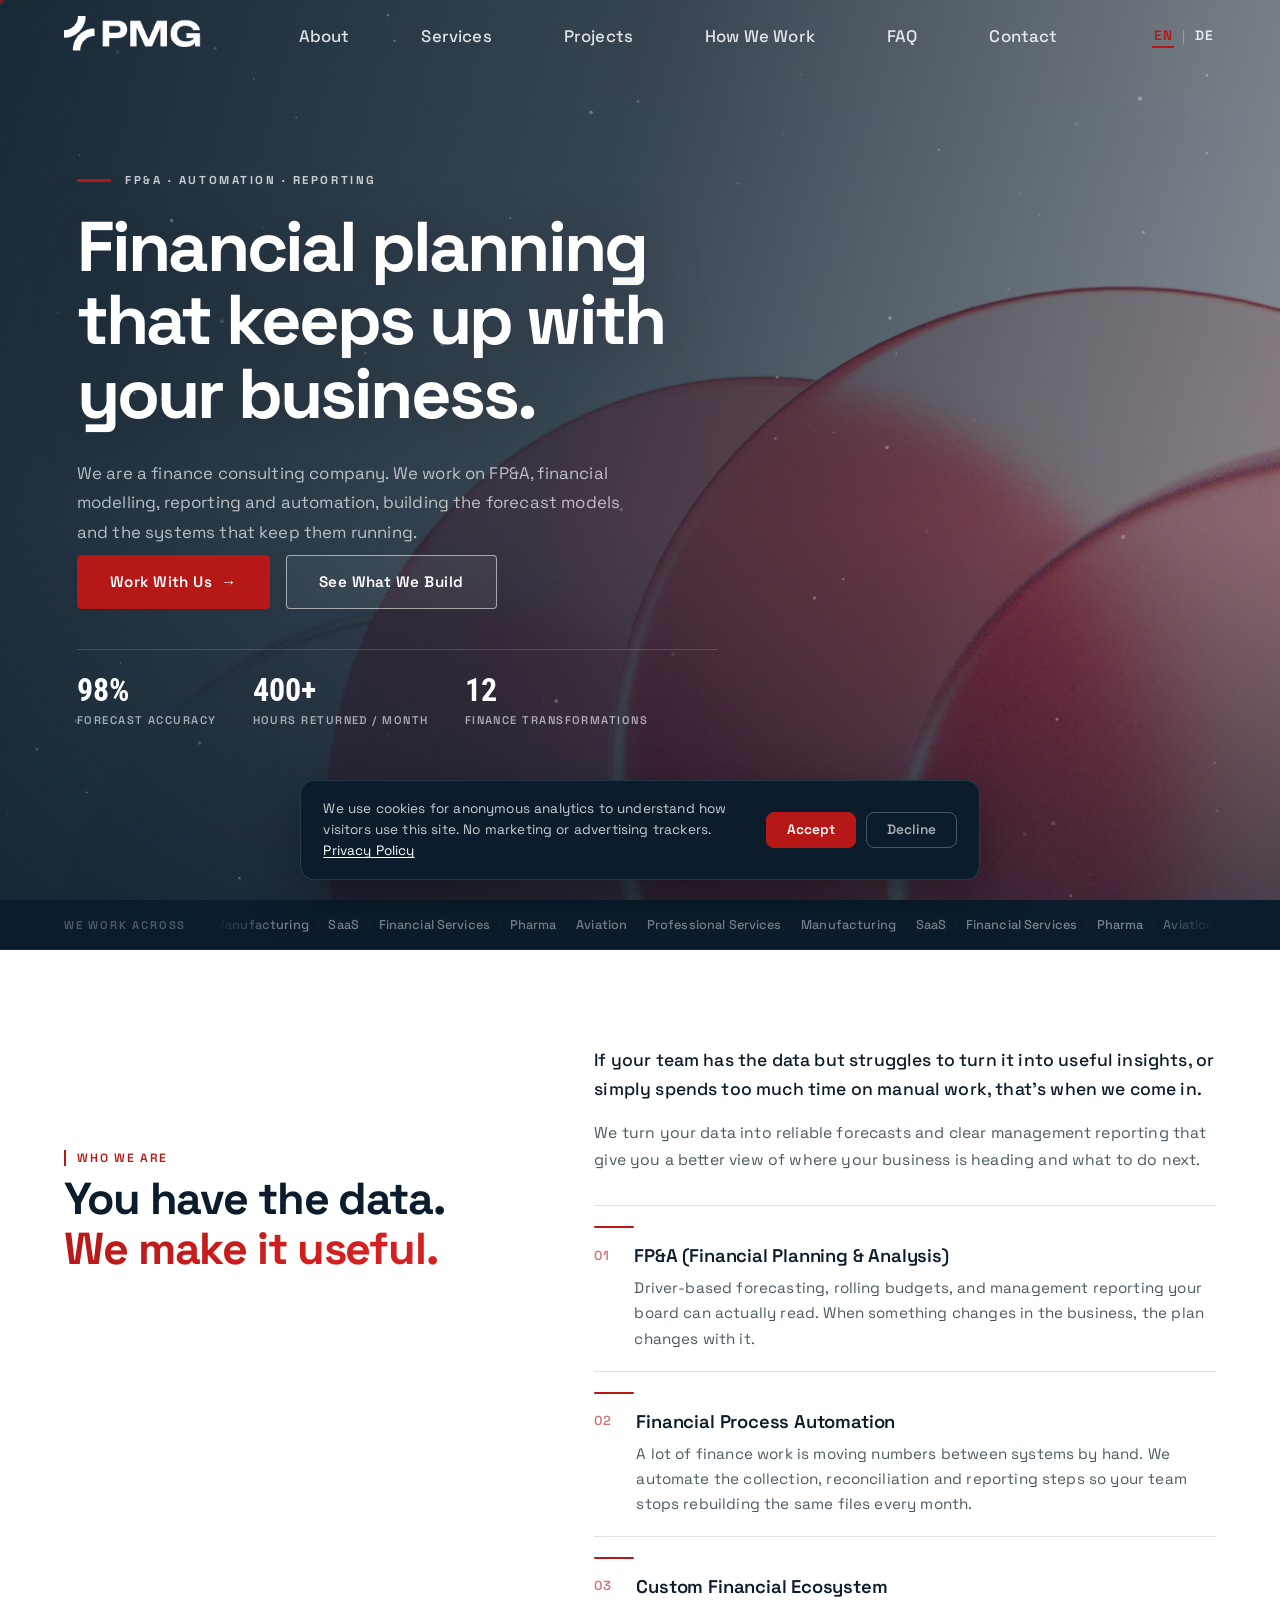
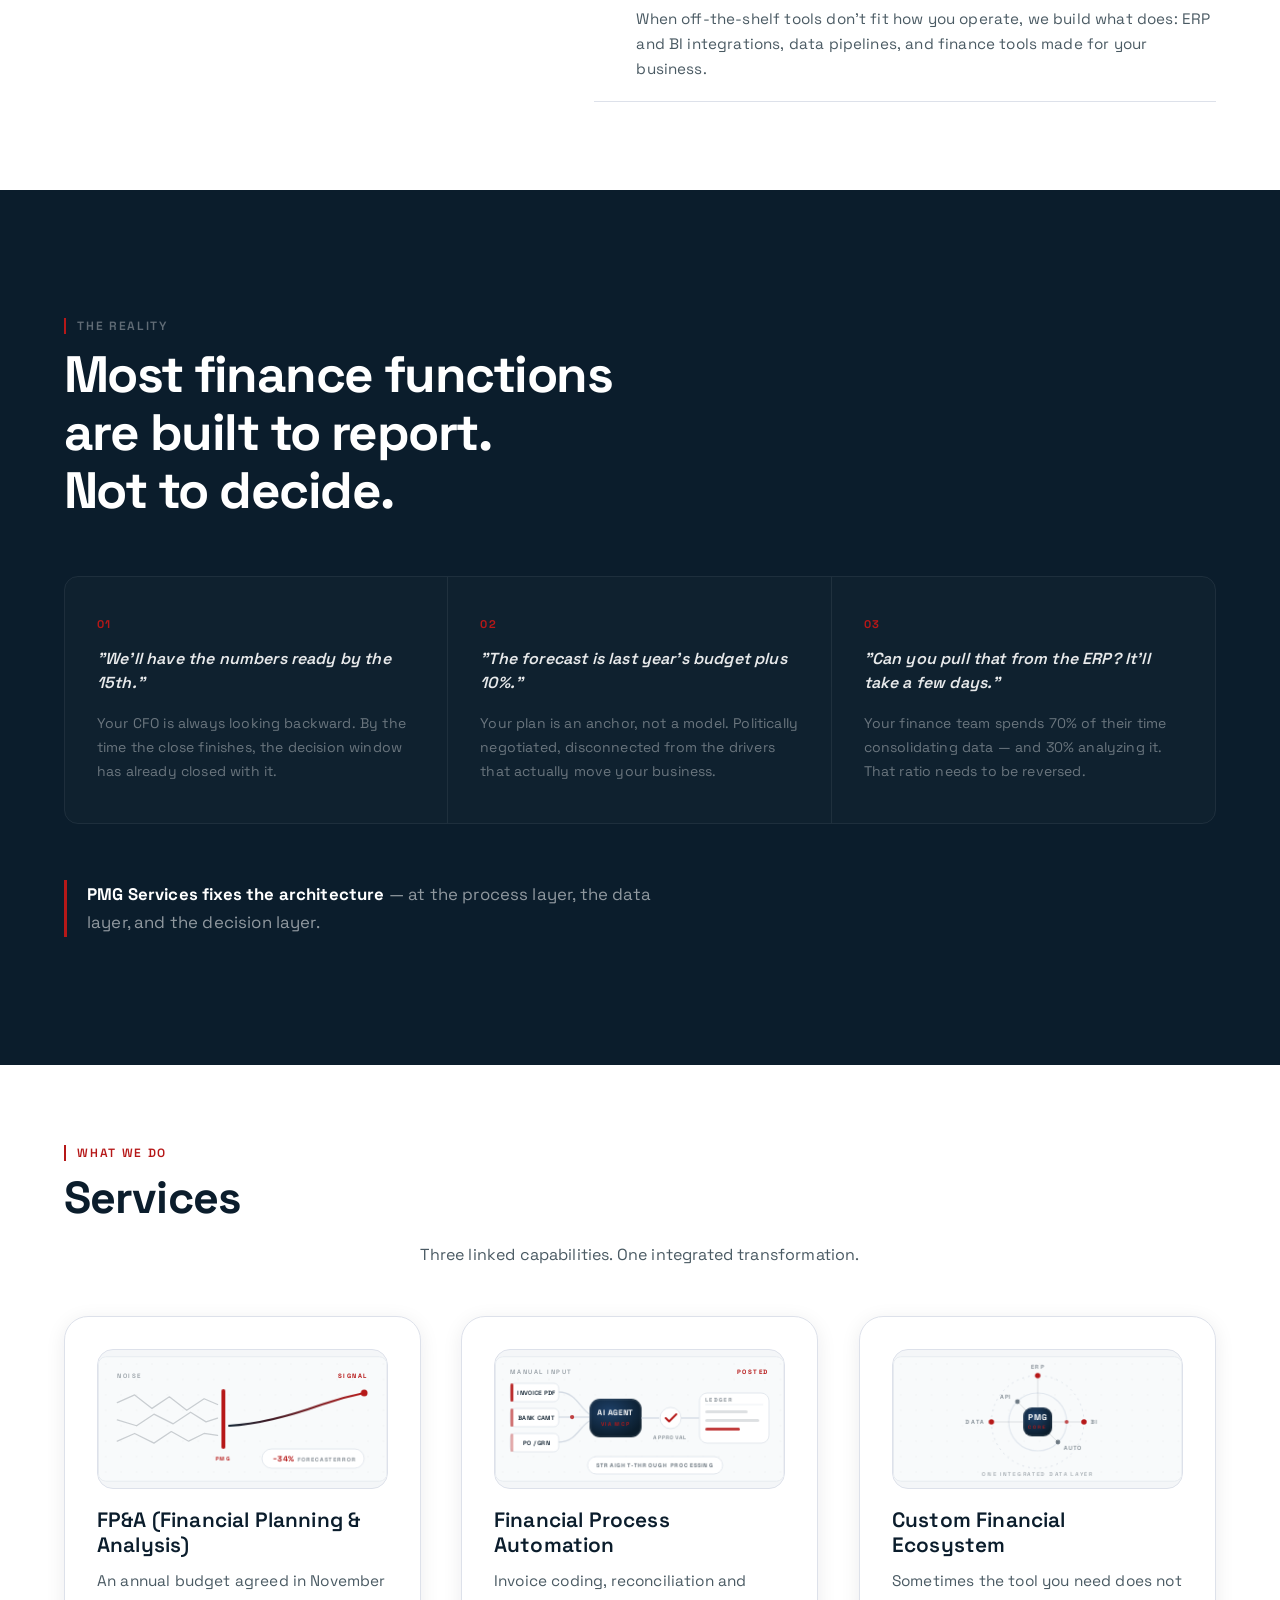
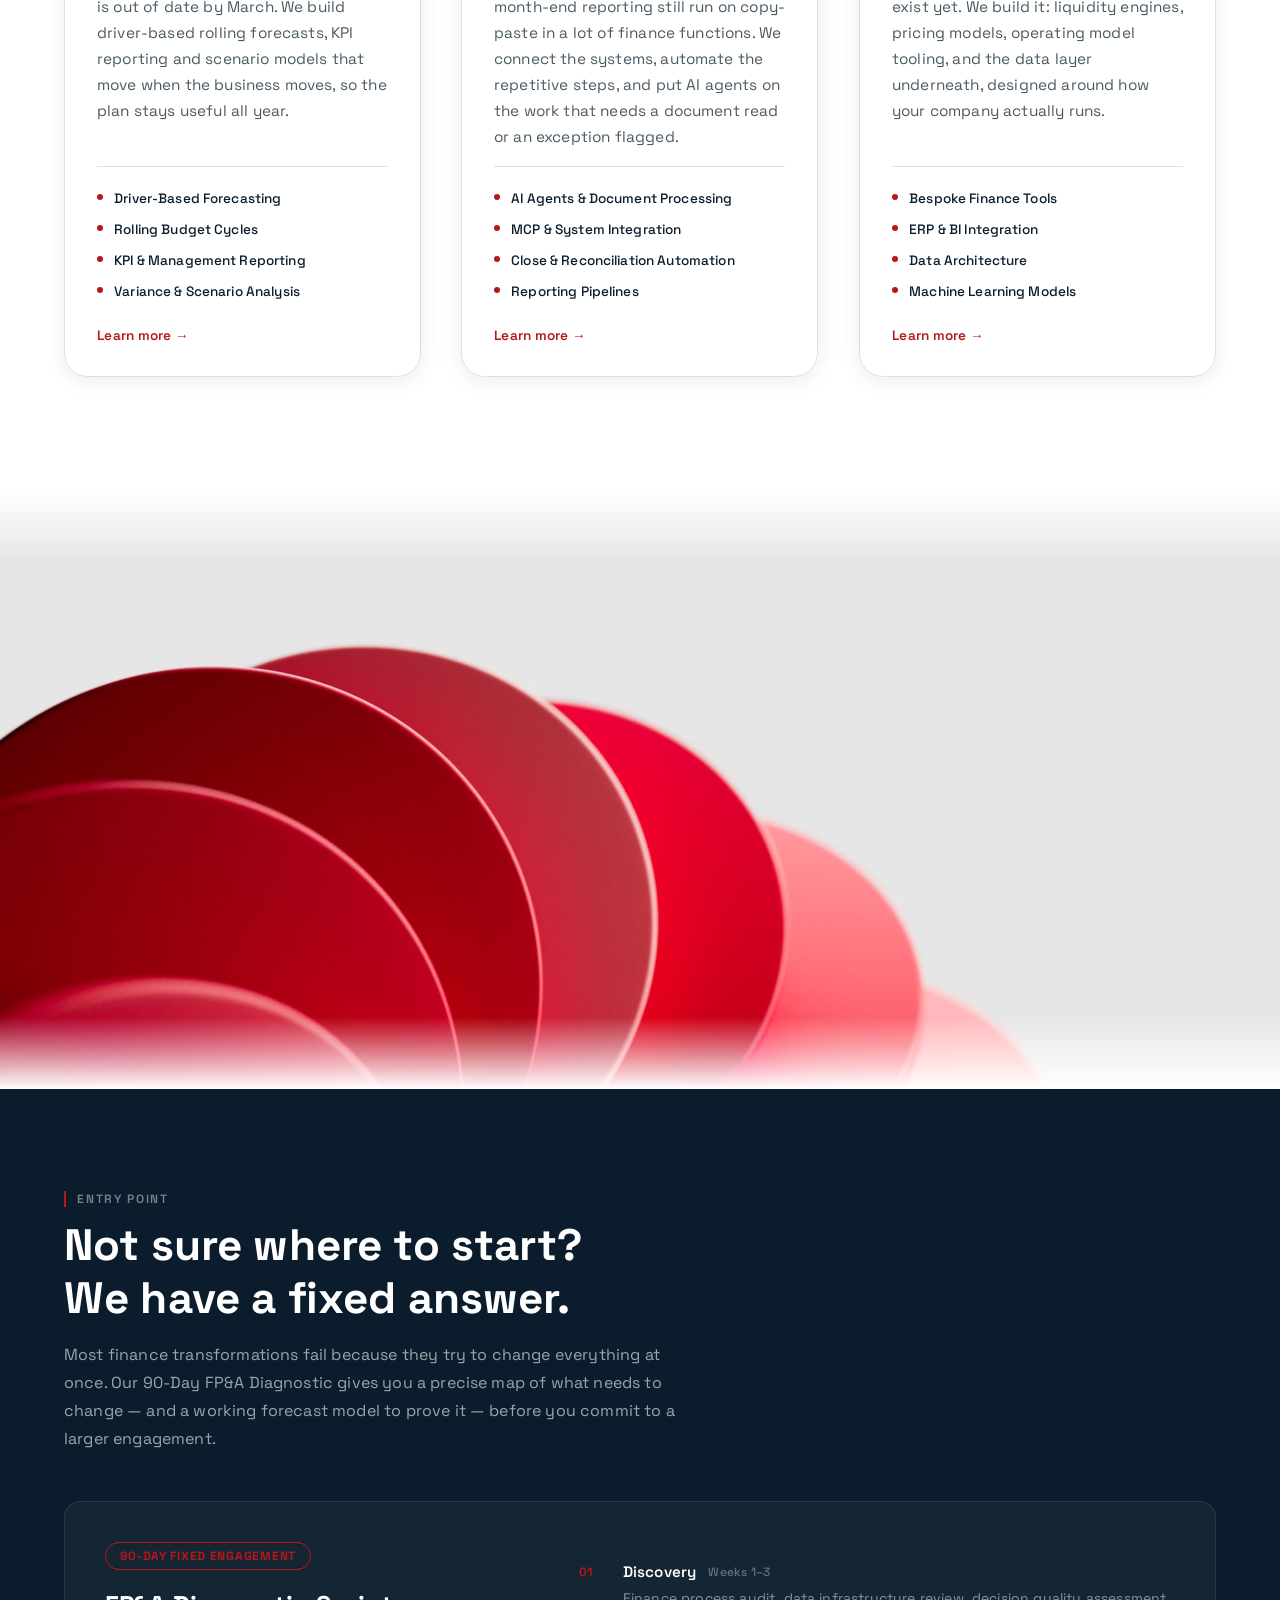
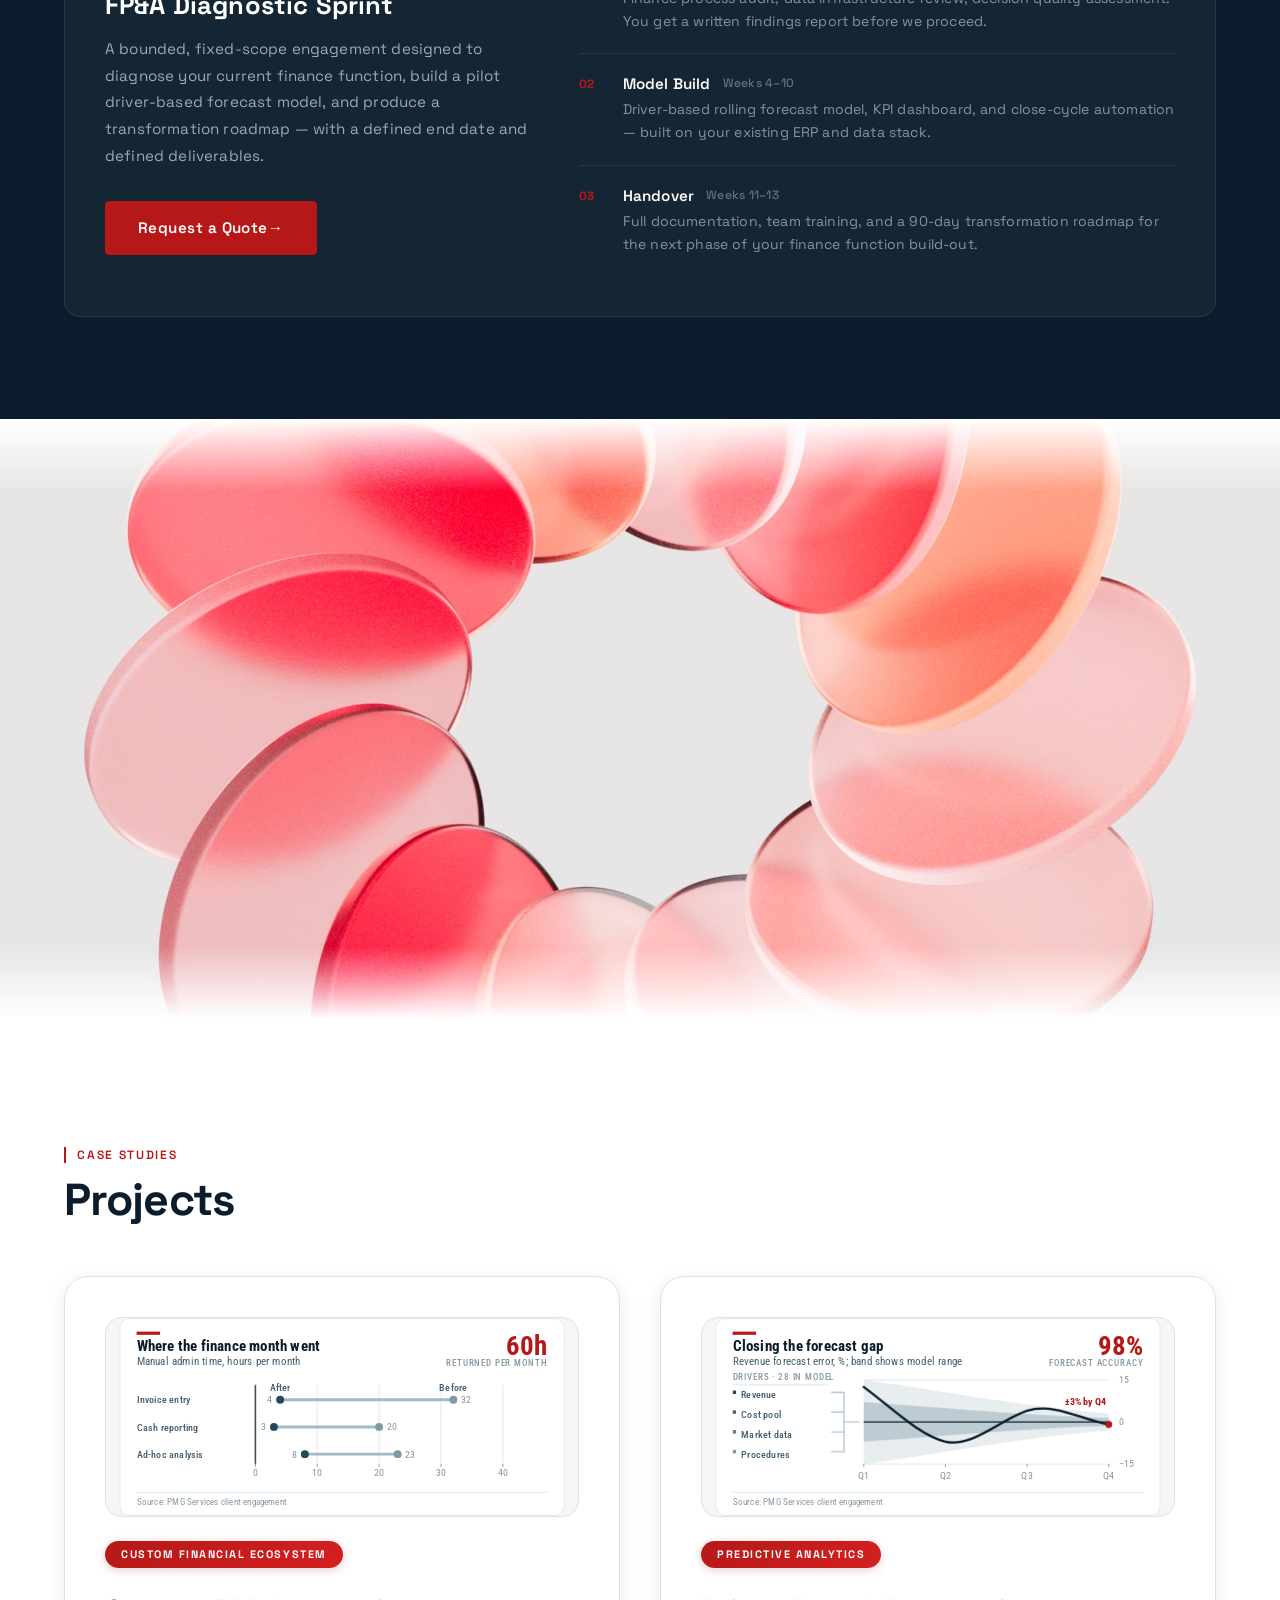
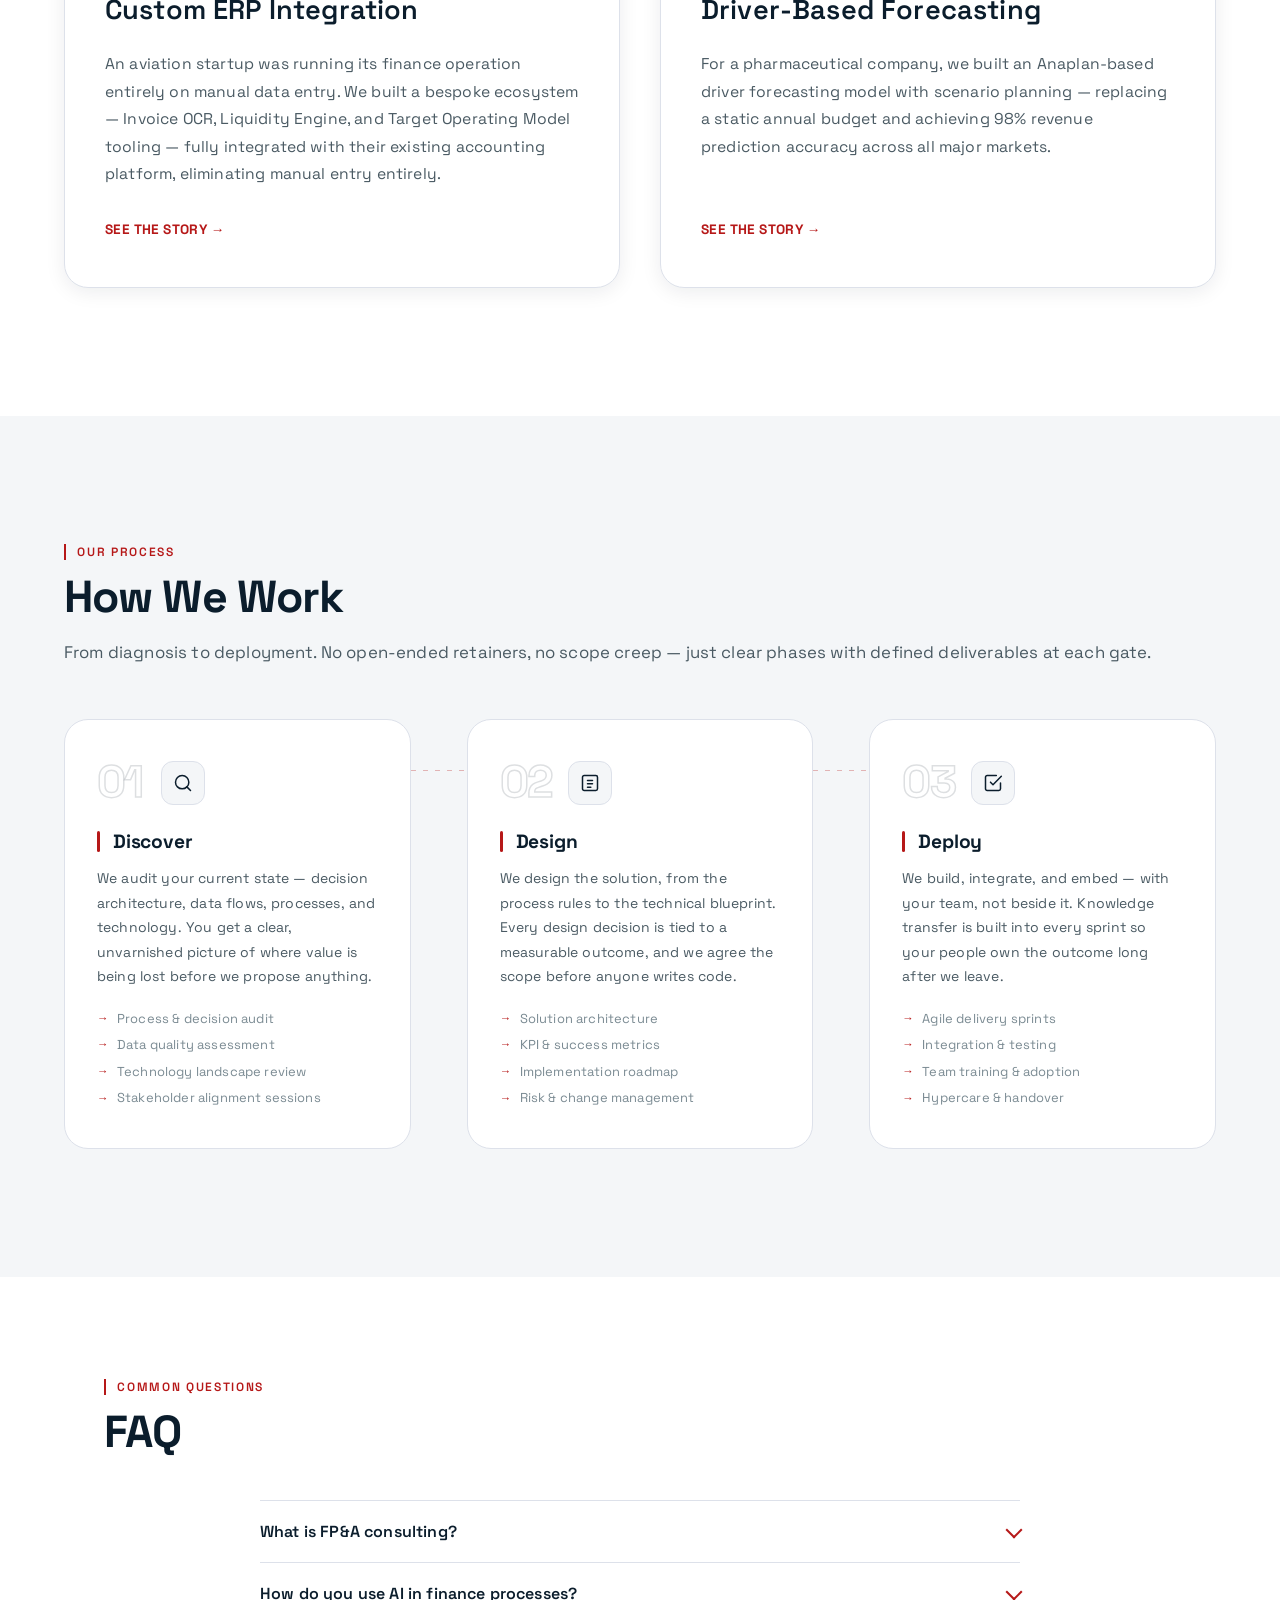
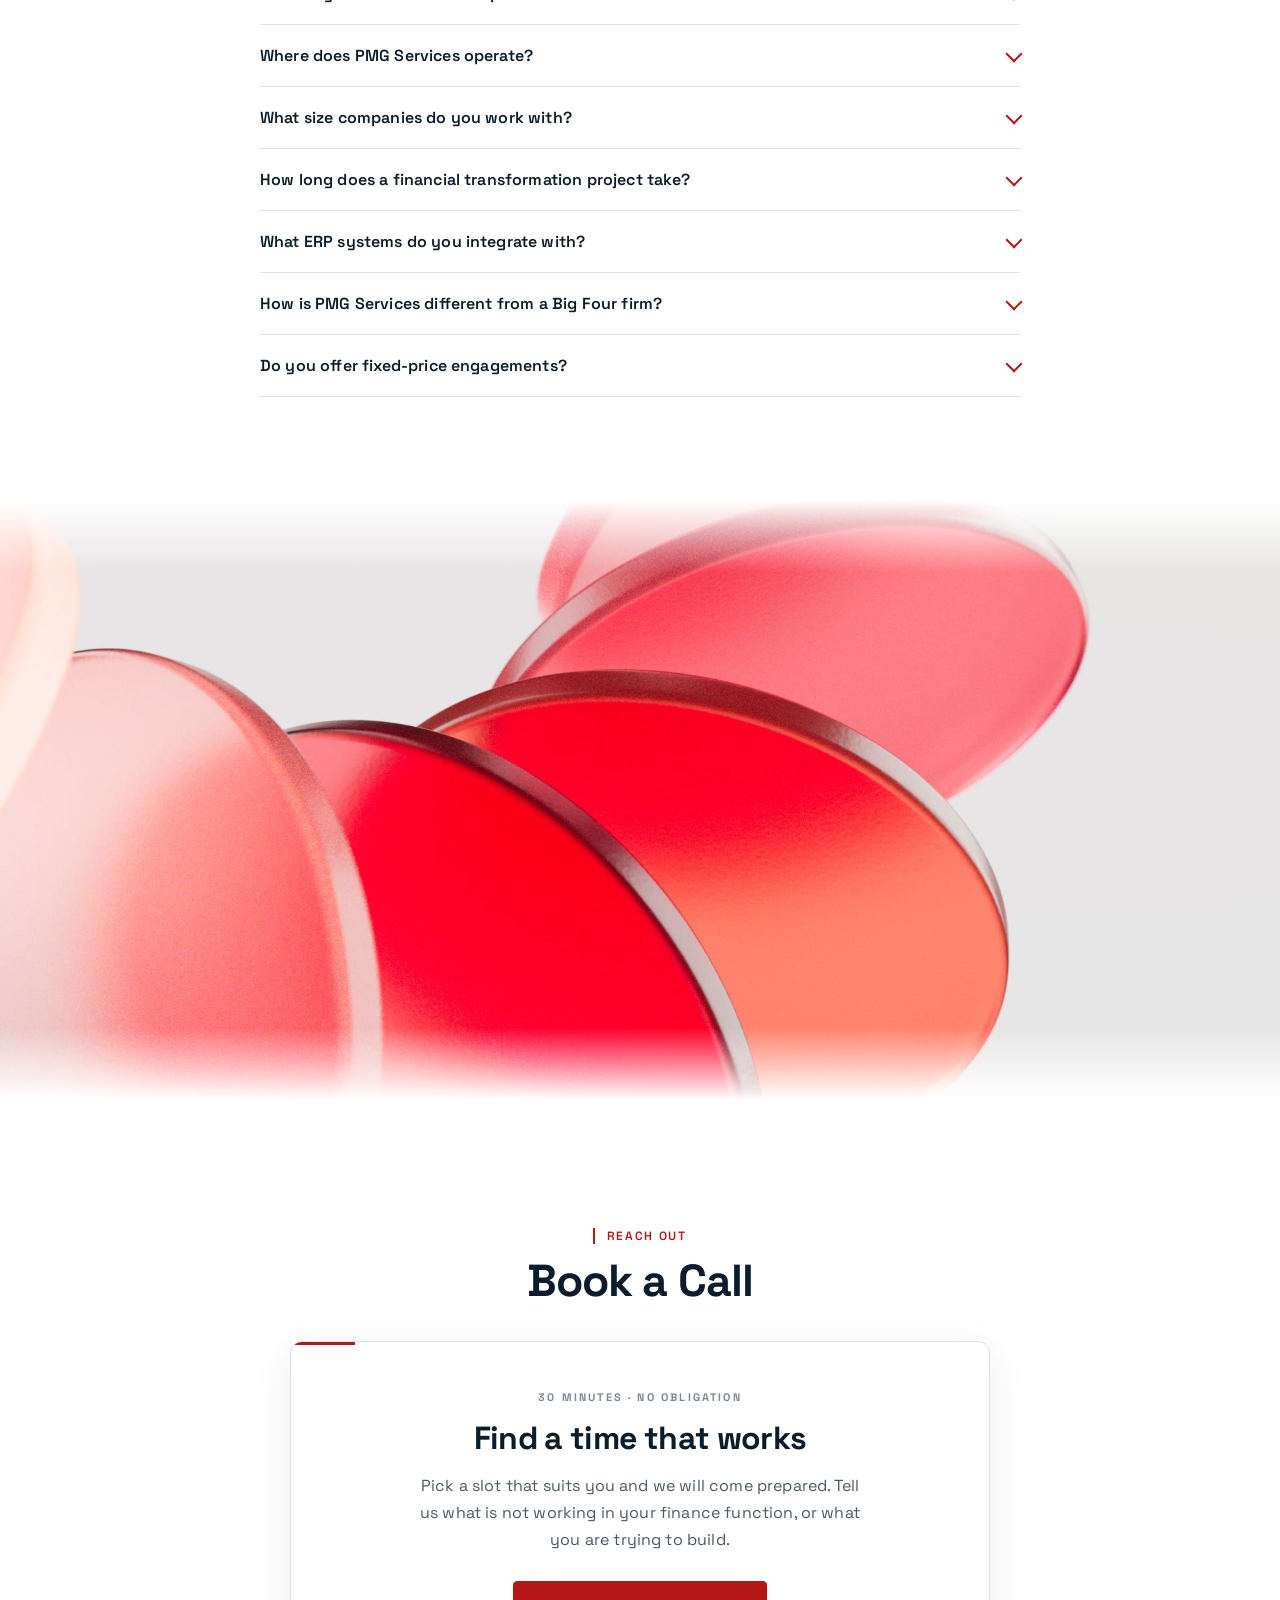
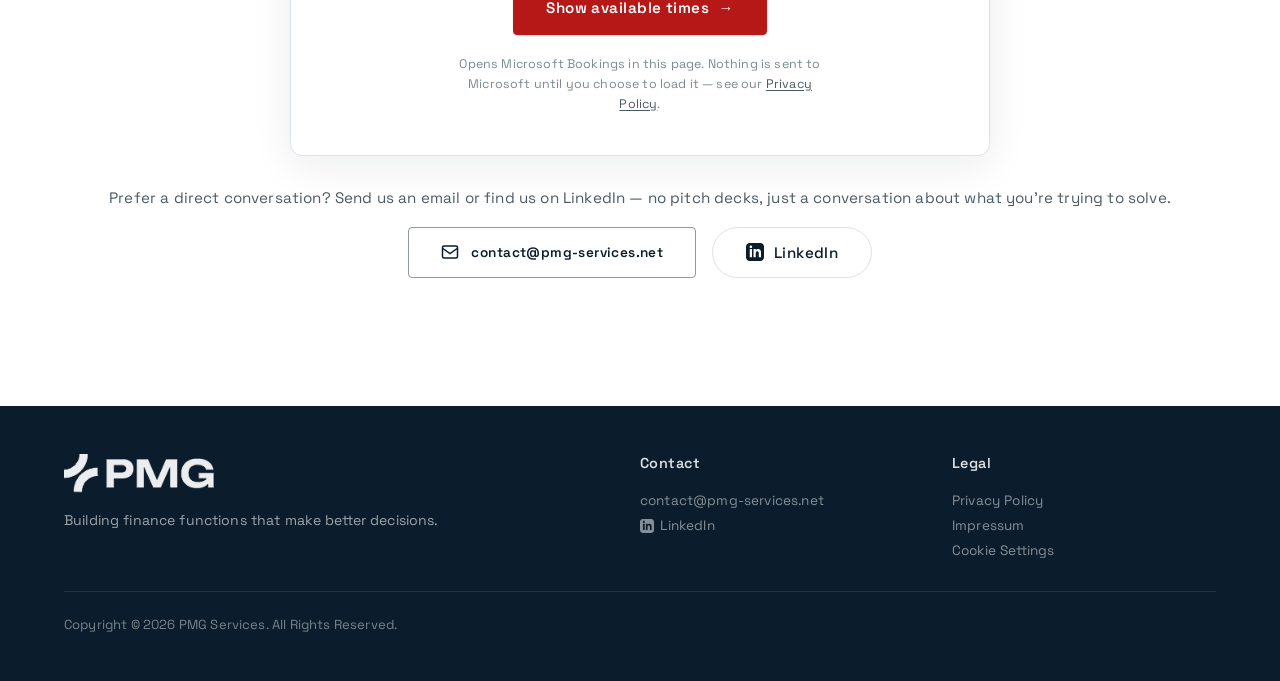
==== commit ab1298d2: "r" ====
--- a/index.html
+++ b/index.html
@@ -39,7 +39,7 @@
     <link rel="stylesheet" href="./assets/fonts/fonts.css?v=1" />
 
     <!-- Stylesheets -->
-    <link rel="stylesheet" href="style.css?v=24" />
+    <link rel="stylesheet" href="style.css?v=25" />
     <link rel="stylesheet" href="mediaqueries.css?v=9" />
 
     <!-- JSON-LD Structured Data -->
@@ -935,52 +935,32 @@
       <span class="section-label">Reach out</span>
       <p class="section__text__p1">Get In Touch</p>
       <h2 class="title">Contact Us</h2>
-      <div class="contact-form-container">
-        <!-- TODO: Replace YOUR_FORM_ID with your actual Formspree endpoint -->
-        <form action="https://formspree.io/f/xkoplpva" method="POST" class="contact-form" id="contactForm">
-         <input type="hidden" name="_next" value="https://pmg-services.net/?sent=1#contact">
-          <div class="form-group">
-            <label for="email">
-              <span class="label-content">
-                <svg viewBox="0 0 24 24" fill="none" stroke="currentColor" stroke-width="2">
-                  <rect x="2" y="4" width="20" height="16" rx="2"></rect>
-                  <path d="M22 7l-10 7L2 7"></path>
-                </svg>
-                Email Address
-              </span>
-            </label>
-            <input type="email" id="email" name="email" placeholder="your.email@company.com" required />
-            <span class="field-status" data-field="email"></span>
-          </div>
-          <div class="form-group">
-            <label for="message">
-              <span class="label-content">
-                <svg viewBox="0 0 24 24" fill="none" stroke="currentColor" stroke-width="2">
-                  <path d="M21 15a2 2 0 0 1-2 2H7l-4 4V5a2 2 0 0 1 2-2h14a2 2 0 0 1 2 2z"></path>
-                </svg>
-                Message
-              </span>
-              <span class="char-counter"><span id="charCount">0</span> / 500</span>
-            </label>
-            <textarea id="message" name="message" placeholder="Tell us about your financial transformation needs..." required maxlength="500"></textarea>
-            <span class="field-status" data-field="message"></span>
-          </div>
-          <div class="privacy-checkbox">
-            <input type="checkbox" id="privacy" name="privacy" required />
-            <label for="privacy">
-              I have read and agree to the <a href="./privacy-policy.html" target="_blank">Privacy Policy</a>
-            </label>
-          </div>
-          <div class="form-actions-inner">
-            <button type="submit" class="btn btn-color-1 contact-submit-btn" id="submitBtn">
-              <span class="btn-text">Send Message</span>
-              <svg viewBox="0 0 24 24" fill="none" stroke="currentColor" stroke-width="2" class="btn-icon">
-                <line x1="22" y1="2" x2="11" y2="13"></line>
-                <polygon points="22 2 15 22 11 13 2 9 22 2"></polygon>
-              </svg>
-            </button>
-          </div>
-        </form>
+      <div class="booking-container">
+        <!-- Click-to-load: the Bookings iframe is injected only after the visitor
+             asks for it, so no request reaches Microsoft (and no IP address is
+             disclosed) until they act.
+
+             TODO: paste the real embed URL below. In the Microsoft Bookings app
+             open your SHARED booking page -> Share -> Embed, and copy the src.
+             It looks like:
+               https://outlook.office365.com/owa/calendar/<page>@pmg-services.net/bookings/
+             Do NOT use a "Bookings with me" (/bookwithme/) link -- those redirect
+             to bookings.cloud.microsoft, whose frame-ancestors policy refuses to
+             be embedded on any external site. -->
+        <div class="booking-embed"
+             id="bookingEmbed"
+             data-booking-url="https://outlook.office365.com/owa/calendar/contact@pmg-services.net/bookings/">
+          <div class="booking-placeholder" id="bookingPlaceholder">
+            <span class="booking-kicker" id="booking-kicker">30 MINUTES &middot; NO OBLIGATION</span>
+            <h3 class="booking-heading" id="booking-heading">Find a time that works</h3>
+            <p class="booking-intro" id="booking-intro">Pick a slot that suits you and we will come prepared. Tell us what is not working in your finance function, or what you are trying to build.</p>
+            <button type="button" class="btn btn-color-1" id="bookingLoadBtn">Show available times</button>
+            <p class="booking-note" id="booking-note">Opens Microsoft Bookings in this page. Nothing is sent to Microsoft until you choose to load it &mdash; see our <a href="./privacy-policy.html" target="_blank" rel="noopener noreferrer">Privacy Policy</a>.</p>
+          </div>
+        </div>
+        <p class="booking-fallback" id="bookingFallback" hidden>
+          <a id="bookingFallbackLink" href="#" target="_blank" rel="noopener noreferrer">Calendar not loading? Open it in a new tab &rarr;</a>
+        </p>
       </div>
       <div class="contact-direct-info">
         <p class="contact-direct-intro" id="contact-direct-intro">Prefer to reach out directly? Send us an email or connect on LinkedIn.</p>
@@ -1057,7 +1037,7 @@
       </svg>
     </button>
 
-    <script src="script.js?v=7"></script>
+    <script src="script.js?v=9"></script>
 
     <!-- ─── KPI STATEMENT ANIMATION ─── -->
     <script>
--- a/style.css
+++ b/style.css
@@ -3320,6 +3320,102 @@
 }
 
 /* ─── Contact Direct Info ─── */
+/* ═══════════════════════════════════════════════════
+   BOOKING CALENDAR — replaces the old contact form.
+   The placeholder is styled like the chart cards: red tab,
+   flat ground, hairline border. The Microsoft Bookings
+   iframe replaces it in place once the visitor loads it.
+   ═══════════════════════════════════════════════════ */
+
+.booking-container {
+  width: 100%;
+  max-width: 700px;
+  margin: 0 auto;
+}
+
+.booking-embed {
+  position: relative;
+  background: #fff;
+  border: 1px solid var(--border);
+  border-radius: 12px;
+  box-shadow: 0 10px 40px rgba(11, 29, 44, 0.08);
+  overflow: hidden;
+}
+
+/* The red tab, same motif as the hero kicker and the charts. */
+.booking-embed::before {
+  content: '';
+  position: absolute;
+  top: 0;
+  left: 0;
+  width: 64px;
+  height: 3px;
+  background: var(--red);
+  z-index: 1;
+}
+
+.booking-placeholder {
+  padding: 3rem 2.5rem 2.5rem;
+  text-align: center;
+}
+
+.booking-kicker {
+  display: block;
+  font-size: 0.68rem;
+  font-weight: 700;
+  letter-spacing: 0.2em;
+  color: var(--text-muted);
+  margin-bottom: 0.9rem;
+}
+
+.booking-heading {
+  font-family: "Space Grotesk", sans-serif;
+  font-size: clamp(1.5rem, 3vw, 2rem);
+  font-weight: 700;
+  letter-spacing: -0.02em;
+  color: var(--text-primary);
+  margin: 0 0 0.85rem;
+}
+
+.booking-intro {
+  max-width: 44ch;
+  margin: 0 auto 1.75rem;
+  font-size: 1rem;
+  line-height: 1.7;
+  color: var(--text-body);
+}
+
+.booking-note {
+  margin: 1.25rem auto 0;
+  max-width: 46ch;
+  font-size: 0.78rem;
+  line-height: 1.6;
+  color: var(--text-muted);
+}
+
+.booking-note a {
+  color: var(--text-body);
+  text-decoration: underline;
+  text-underline-offset: 2px;
+}
+
+.booking-note a:hover { color: var(--red); }
+
+/* Once loaded the iframe owns the card. */
+.booking-embed.is-loaded { box-shadow: 0 10px 40px rgba(11, 29, 44, 0.08); }
+
+.booking-frame {
+  display: block;
+  width: 100%;
+  height: 760px;
+  border: 0;
+}
+
+@media (max-width: 700px) {
+  .booking-placeholder { padding: 2.25rem 1.5rem 2rem; }
+  .booking-frame { height: 640px; }
+}
+
 .contact-direct-info {
   text-align: center;
   margin-top: 2rem;
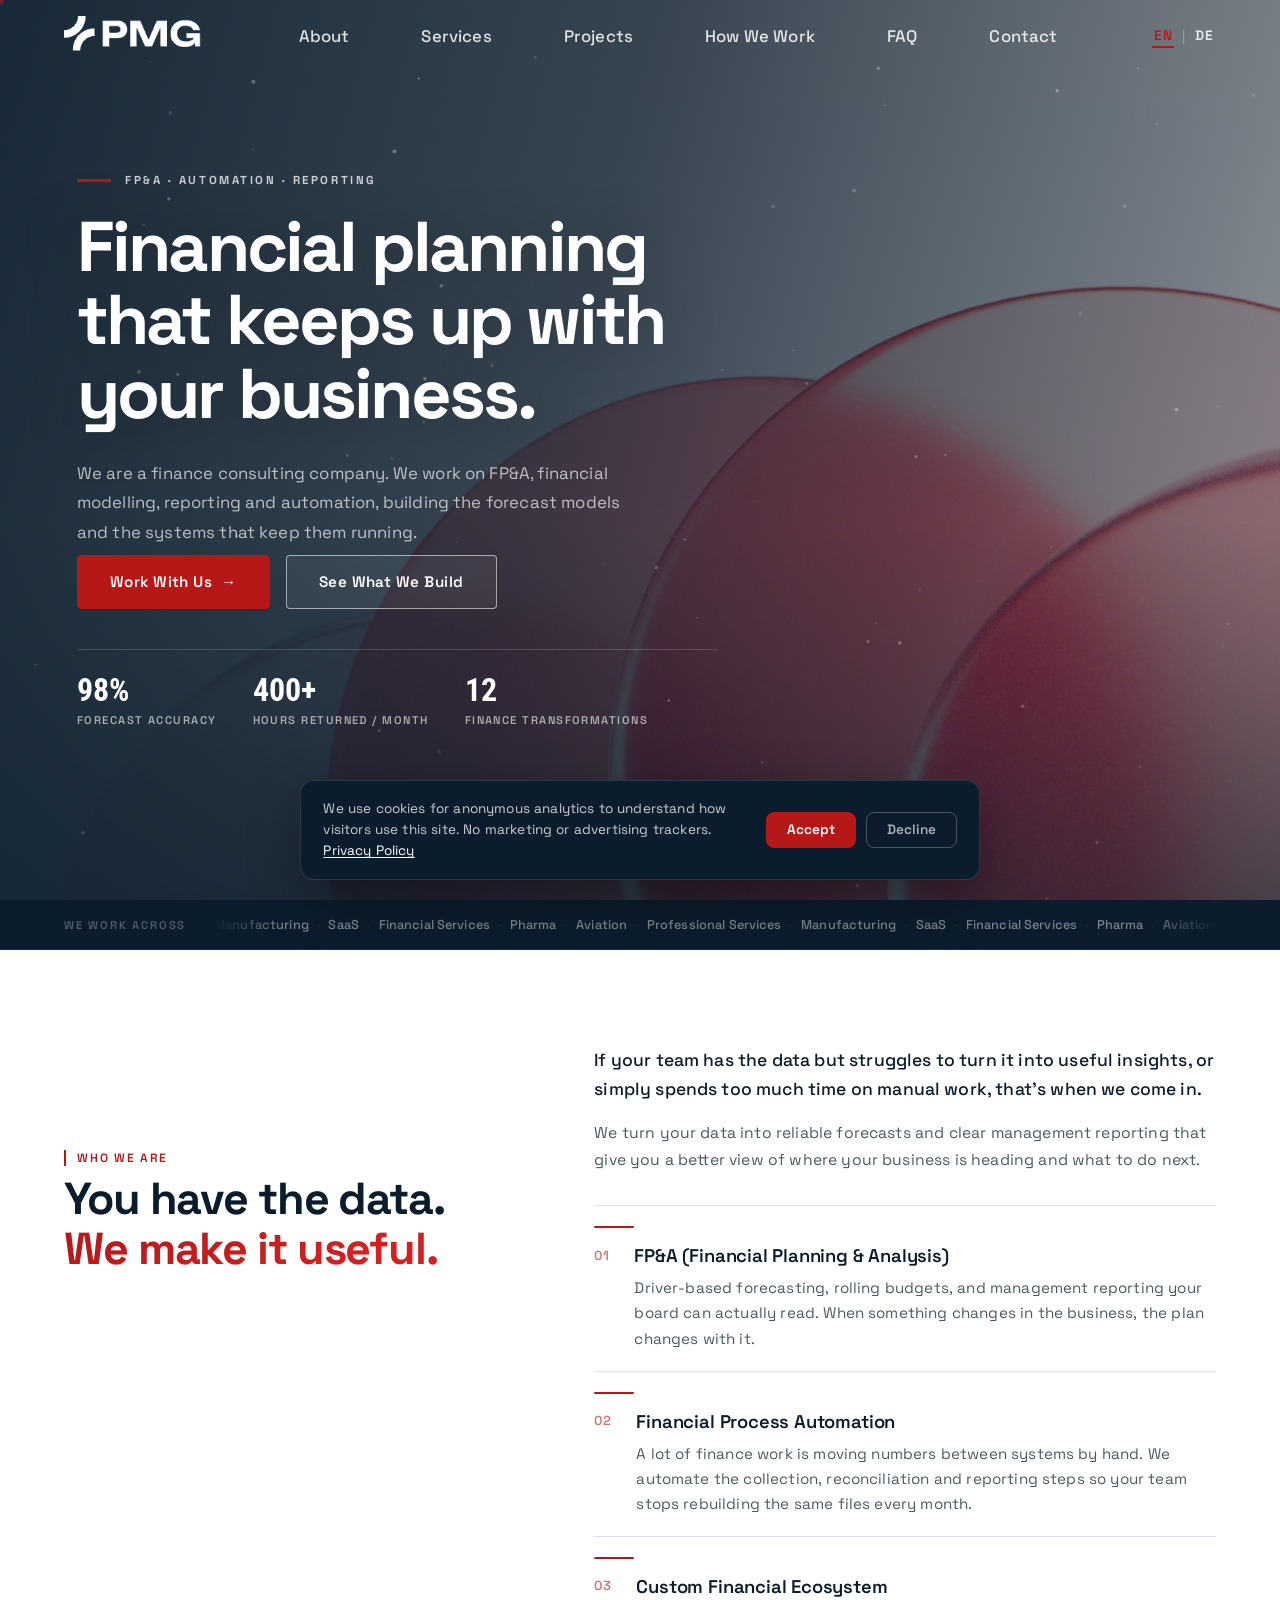
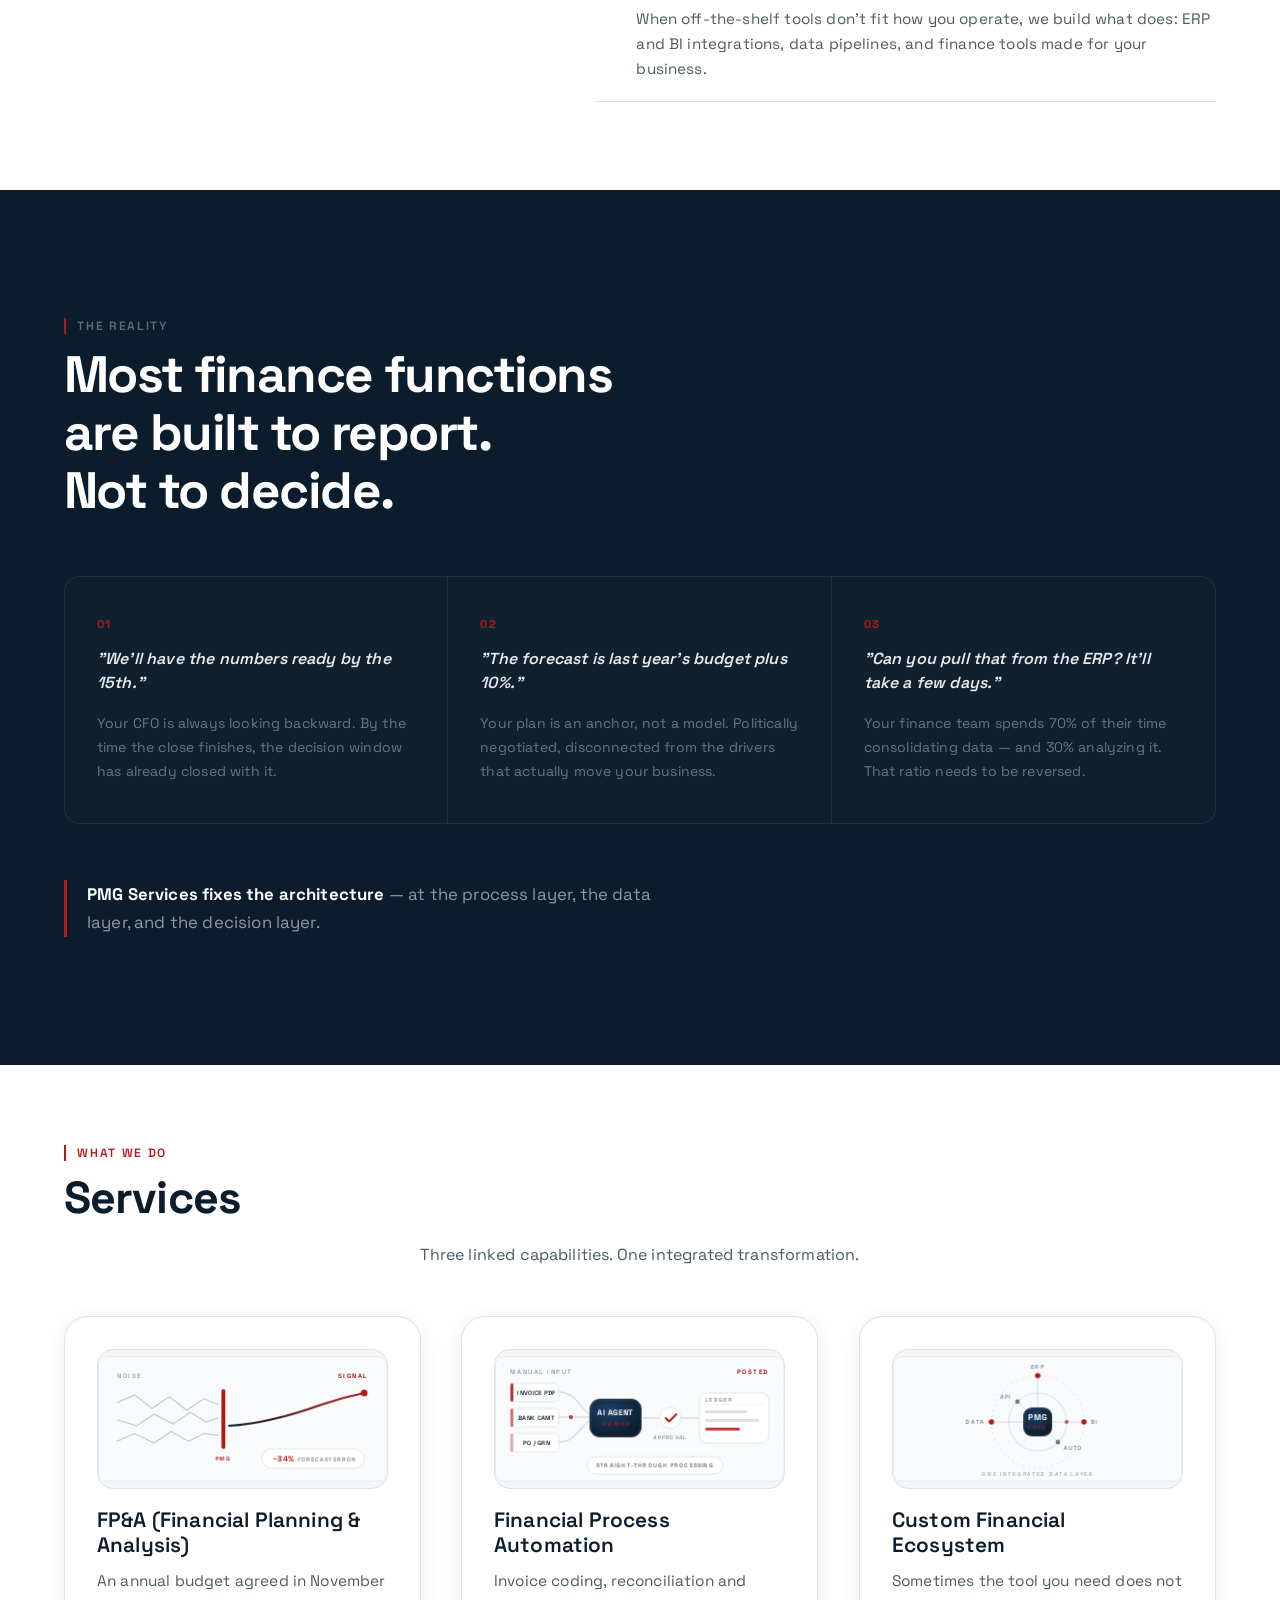
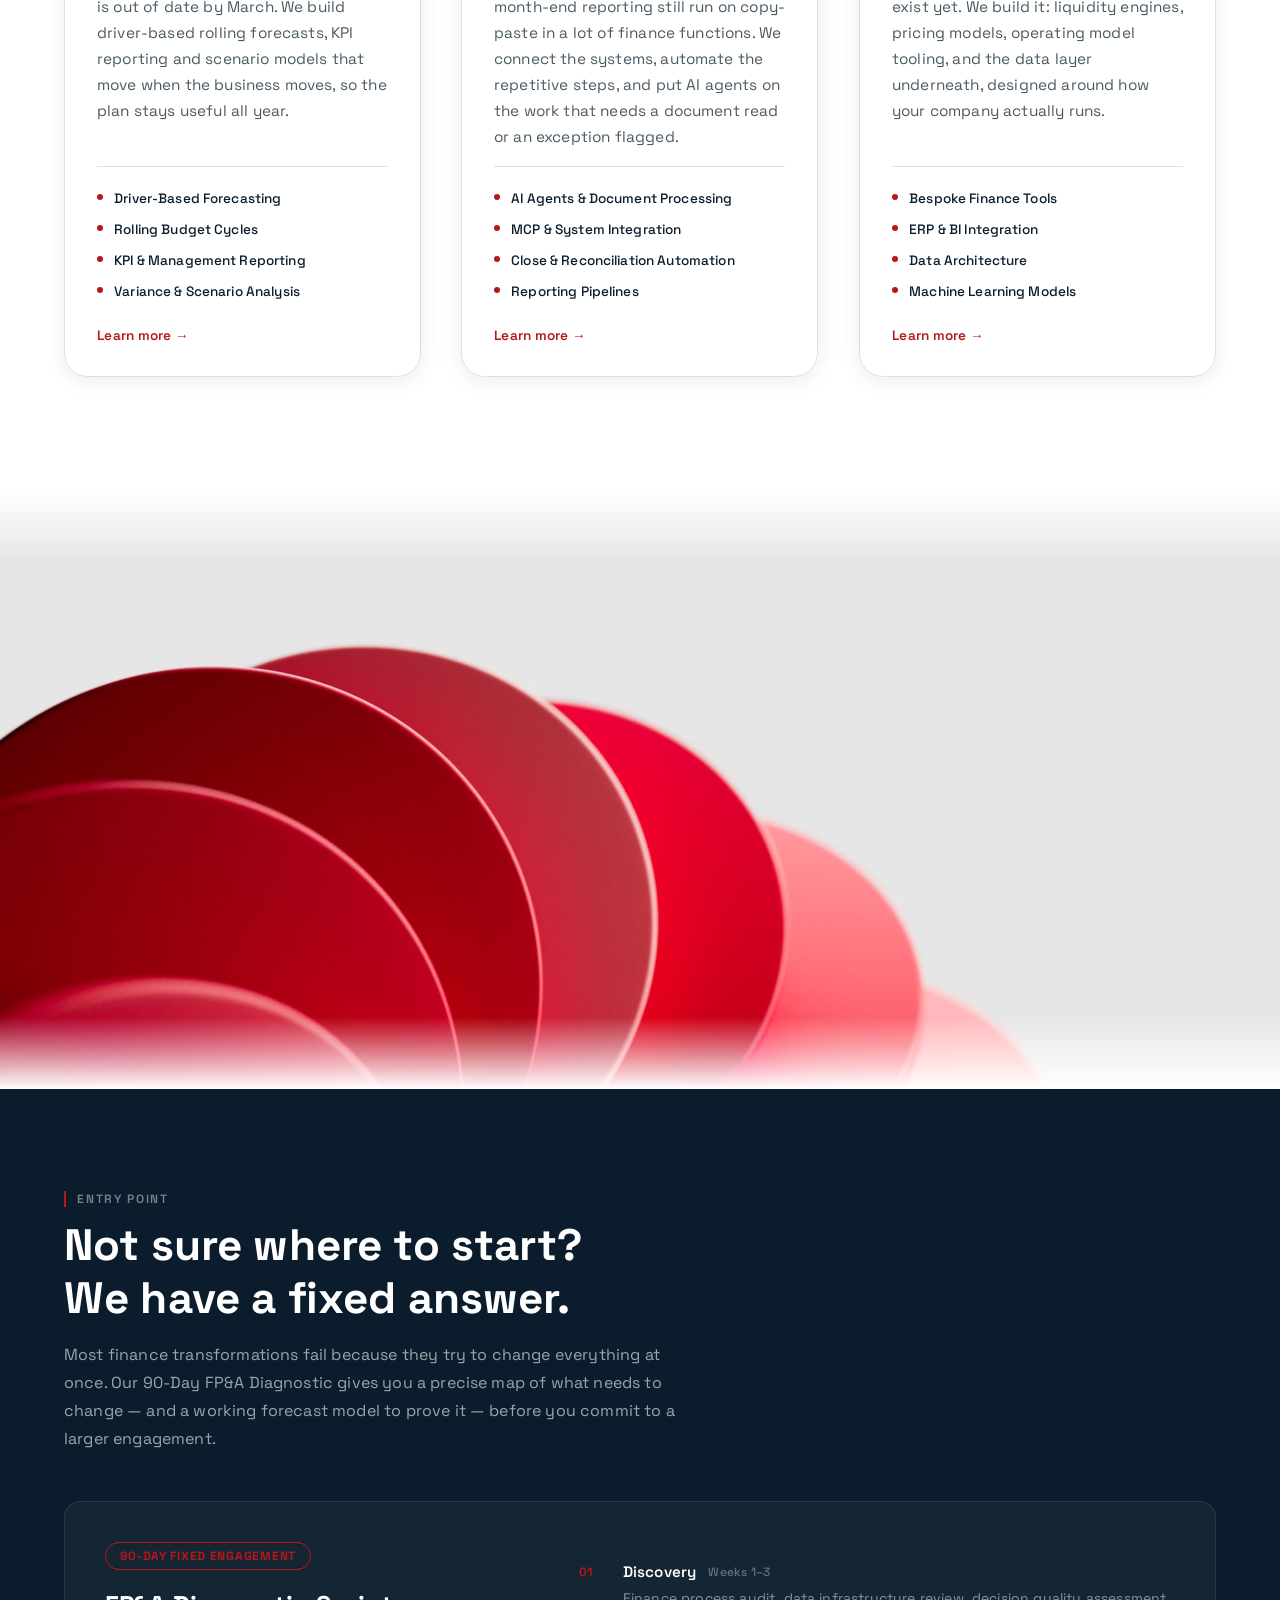
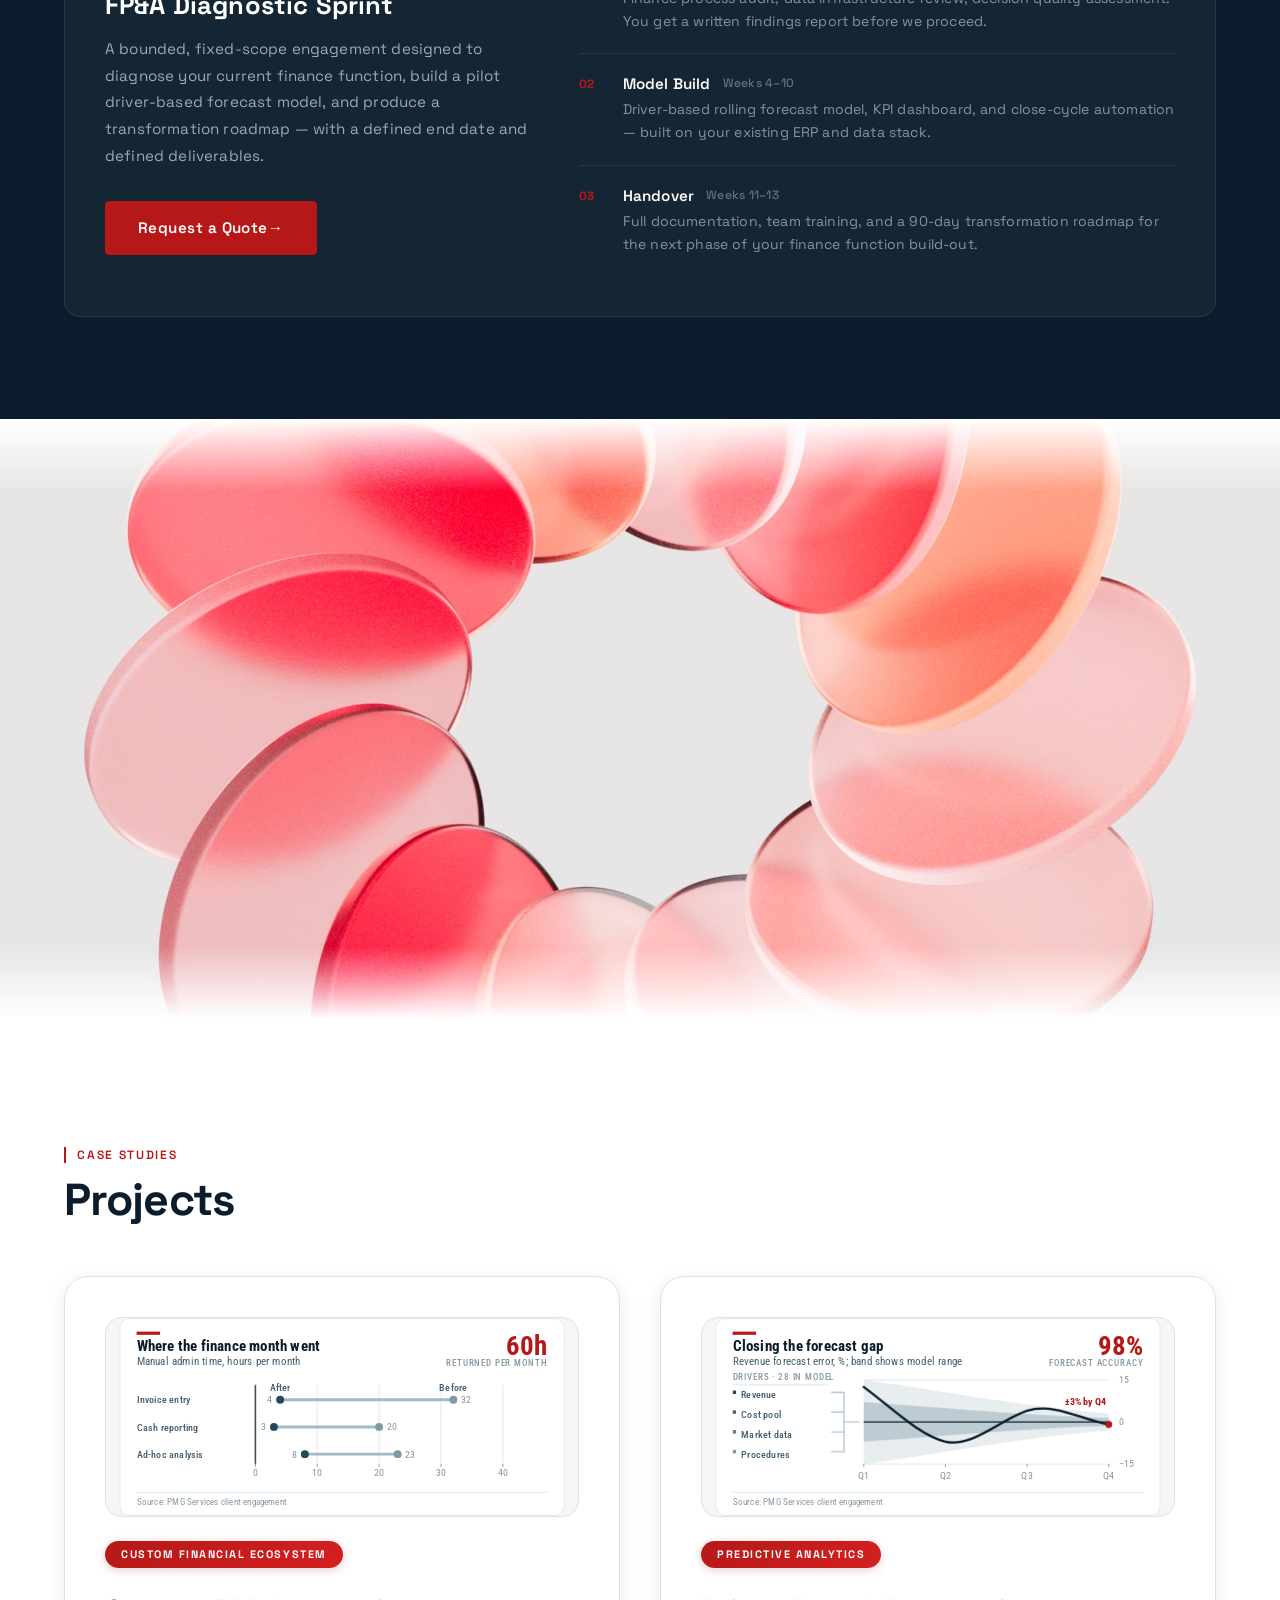
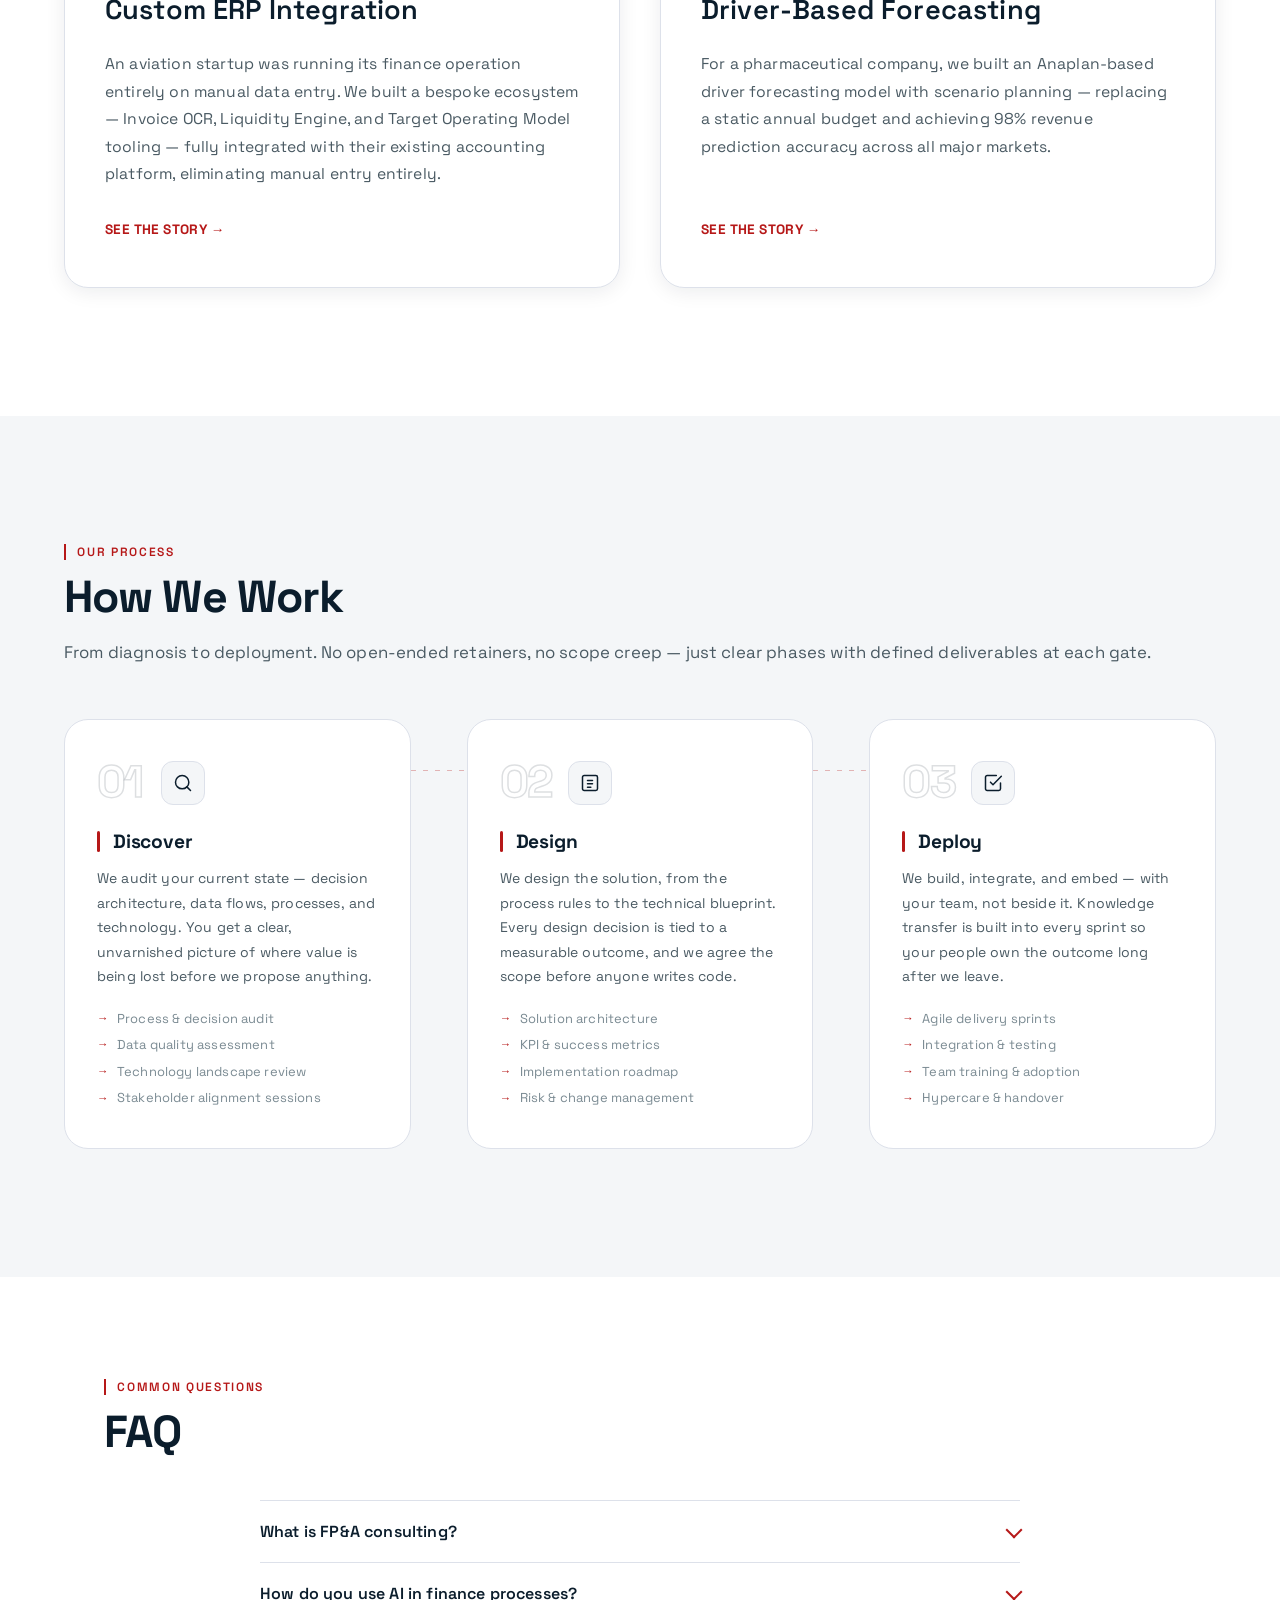
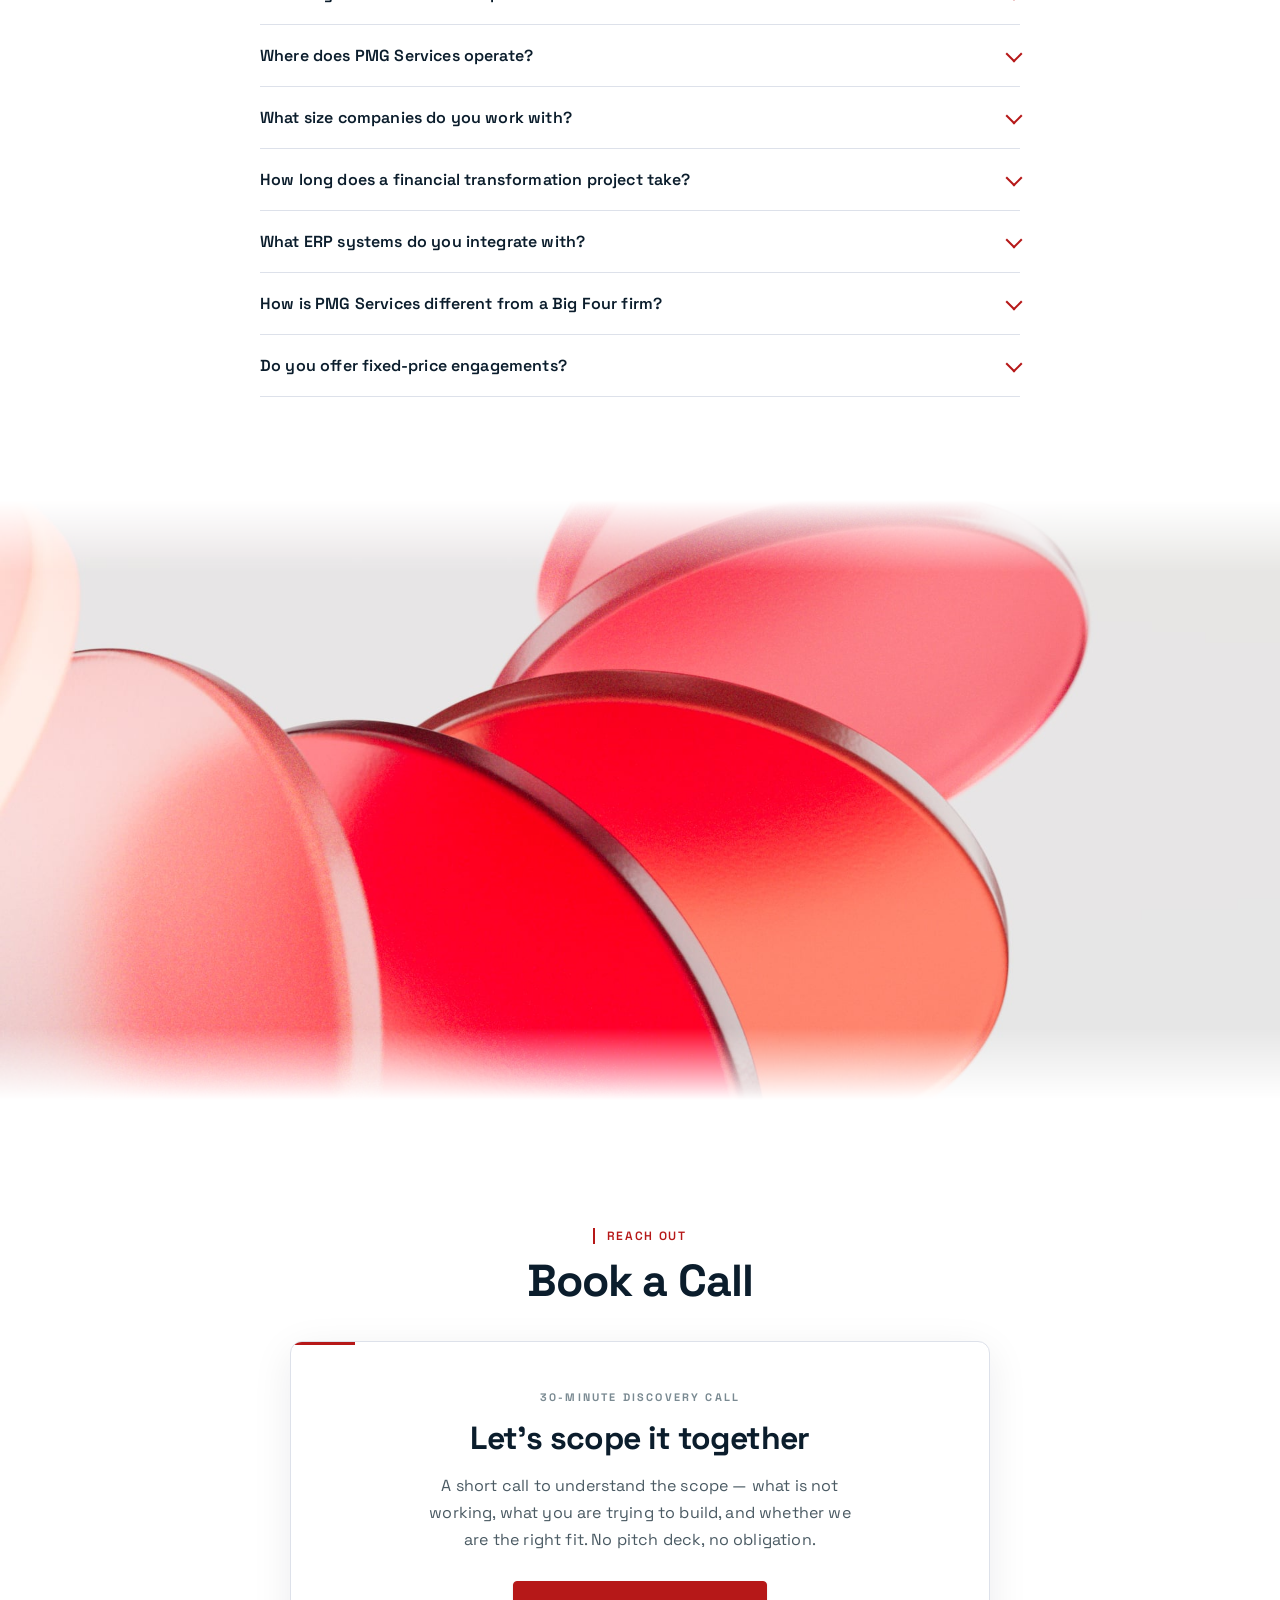
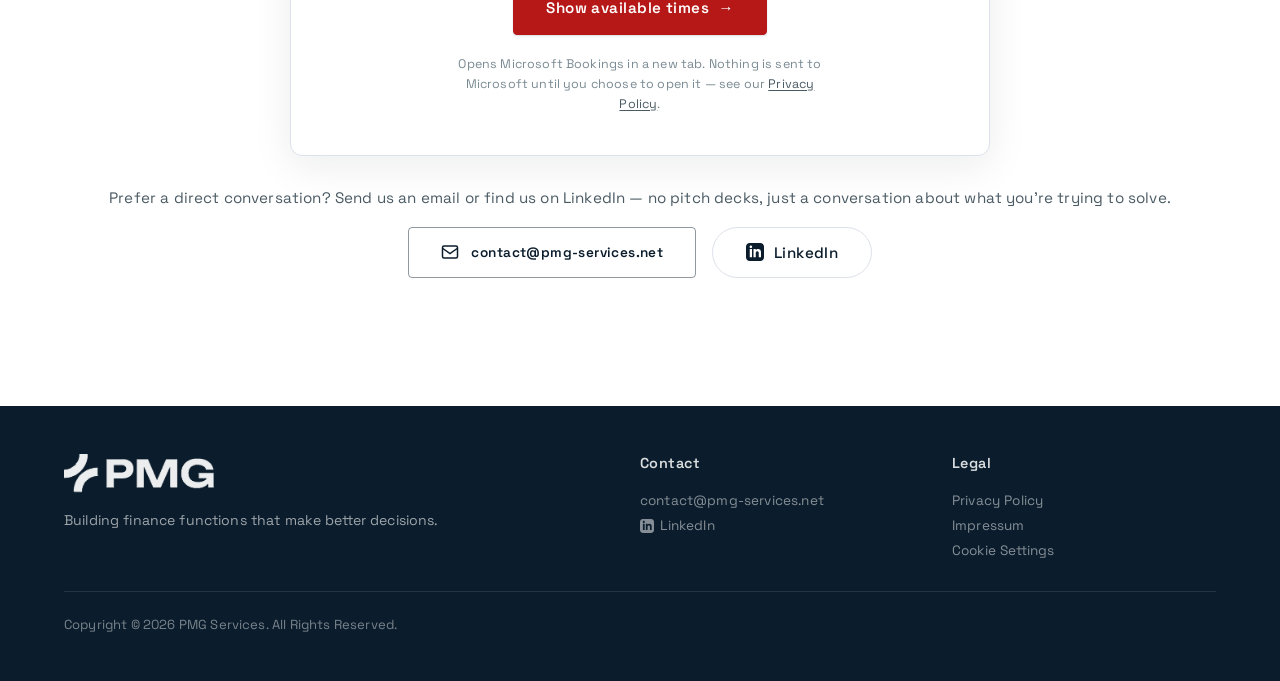
==== commit c7bc54b4: "c" ====
--- a/index.html
+++ b/index.html
@@ -39,7 +39,7 @@
     <link rel="stylesheet" href="./assets/fonts/fonts.css?v=1" />
 
     <!-- Stylesheets -->
-    <link rel="stylesheet" href="style.css?v=25" />
+    <link rel="stylesheet" href="style.css?v=26" />
     <link rel="stylesheet" href="mediaqueries.css?v=9" />
 
     <!-- JSON-LD Structured Data -->
@@ -936,26 +936,23 @@
       <p class="section__text__p1">Get In Touch</p>
       <h2 class="title">Contact Us</h2>
       <div class="booking-container">
-        <!-- Click-to-load: the Bookings iframe is injected only after the visitor
-             asks for it, so no request reaches Microsoft (and no IP address is
-             disclosed) until they act.
-
-             TODO: paste the real embed URL below. In the Microsoft Bookings app
-             open your SHARED booking page -> Share -> Embed, and copy the src.
-             It looks like:
-               https://outlook.office365.com/owa/calendar/<page>@pmg-services.net/bookings/
-             Do NOT use a "Bookings with me" (/bookwithme/) link -- those redirect
-             to bookings.cloud.microsoft, whose frame-ancestors policy refuses to
-             be embedded on any external site. -->
+        <!-- Click-to-load: nothing is requested from Microsoft until the
+             visitor asks for it, so no IP address is disclosed before they act.
+
+             This is a "Bookings with me" page. bookings.cloud.microsoft sets
+             frame-ancestors to a Microsoft-only allowlist, so it cannot be
+             embedded -- the loader detects /bookwithme/ and opens a new tab
+             instead. To embed the calendar inline instead, create a shared
+             page in the Bookings app and paste its Share -> Embed src here. -->
         <div class="booking-embed"
              id="bookingEmbed"
-             data-booking-url="https://outlook.office365.com/owa/calendar/contact@pmg-services.net/bookings/">
+             data-booking-url="https://outlook.office.com/bookwithme/user/6d6033bbc85f495a9f33bc7930c285f4@pmg-services.net?anonymous">
           <div class="booking-placeholder" id="bookingPlaceholder">
-            <span class="booking-kicker" id="booking-kicker">30 MINUTES &middot; NO OBLIGATION</span>
-            <h3 class="booking-heading" id="booking-heading">Find a time that works</h3>
-            <p class="booking-intro" id="booking-intro">Pick a slot that suits you and we will come prepared. Tell us what is not working in your finance function, or what you are trying to build.</p>
+            <span class="booking-kicker" id="booking-kicker">30-MINUTE DISCOVERY CALL</span>
+            <h3 class="booking-heading" id="booking-heading">Let&rsquo;s scope it together</h3>
+            <p class="booking-intro" id="booking-intro">A short call to understand the scope &mdash; what is not working, what you are trying to build, and whether we are the right fit. No pitch deck, no obligation.</p>
             <button type="button" class="btn btn-color-1" id="bookingLoadBtn">Show available times</button>
-            <p class="booking-note" id="booking-note">Opens Microsoft Bookings in this page. Nothing is sent to Microsoft until you choose to load it &mdash; see our <a href="./privacy-policy.html" target="_blank" rel="noopener noreferrer">Privacy Policy</a>.</p>
+            <p class="booking-note" id="booking-note">Opens Microsoft Bookings in a new tab. Nothing is sent to Microsoft until you choose to open it &mdash; see our <a href="./privacy-policy.html" target="_blank" rel="noopener noreferrer">Privacy Policy</a>.</p>
           </div>
         </div>
         <p class="booking-fallback" id="bookingFallback" hidden>
@@ -1037,7 +1034,7 @@
       </svg>
     </button>
 
-    <script src="script.js?v=9"></script>
+    <script src="script.js?v=14"></script>
 
     <!-- ─── KPI STATEMENT ANIMATION ─── -->
     <script>
--- a/style.css
+++ b/style.css
@@ -3404,6 +3404,20 @@
 /* Once loaded the iframe owns the card. */
 .booking-embed.is-loaded { box-shadow: 0 10px 40px rgba(11, 29, 44, 0.08); }
 
+.booking-fallback {
+  margin: 0.9rem 0 0;
+  text-align: center;
+  font-size: 0.82rem;
+}
+
+.booking-fallback a {
+  color: var(--text-body);
+  text-decoration: underline;
+  text-underline-offset: 3px;
+}
+
+.booking-fallback a:hover { color: var(--red); }
+
 .booking-frame {
   display: block;
   width: 100%;
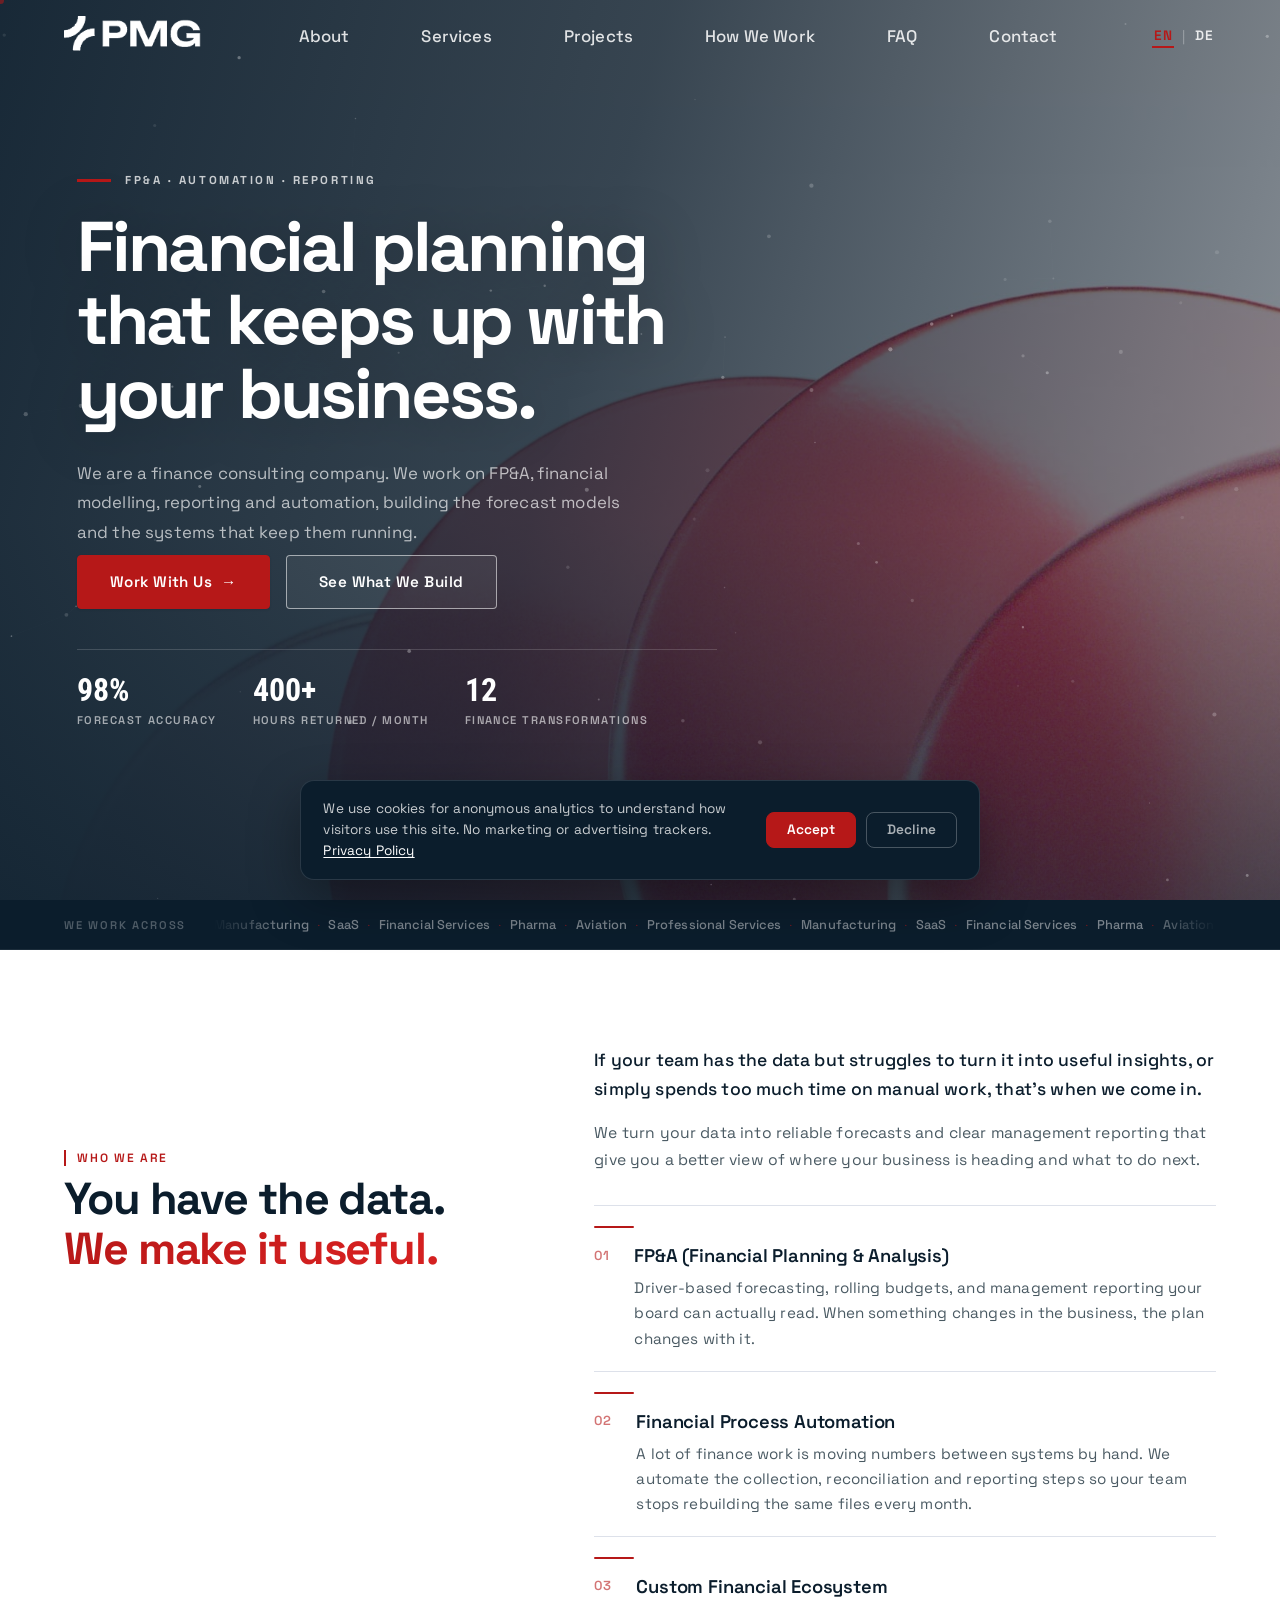
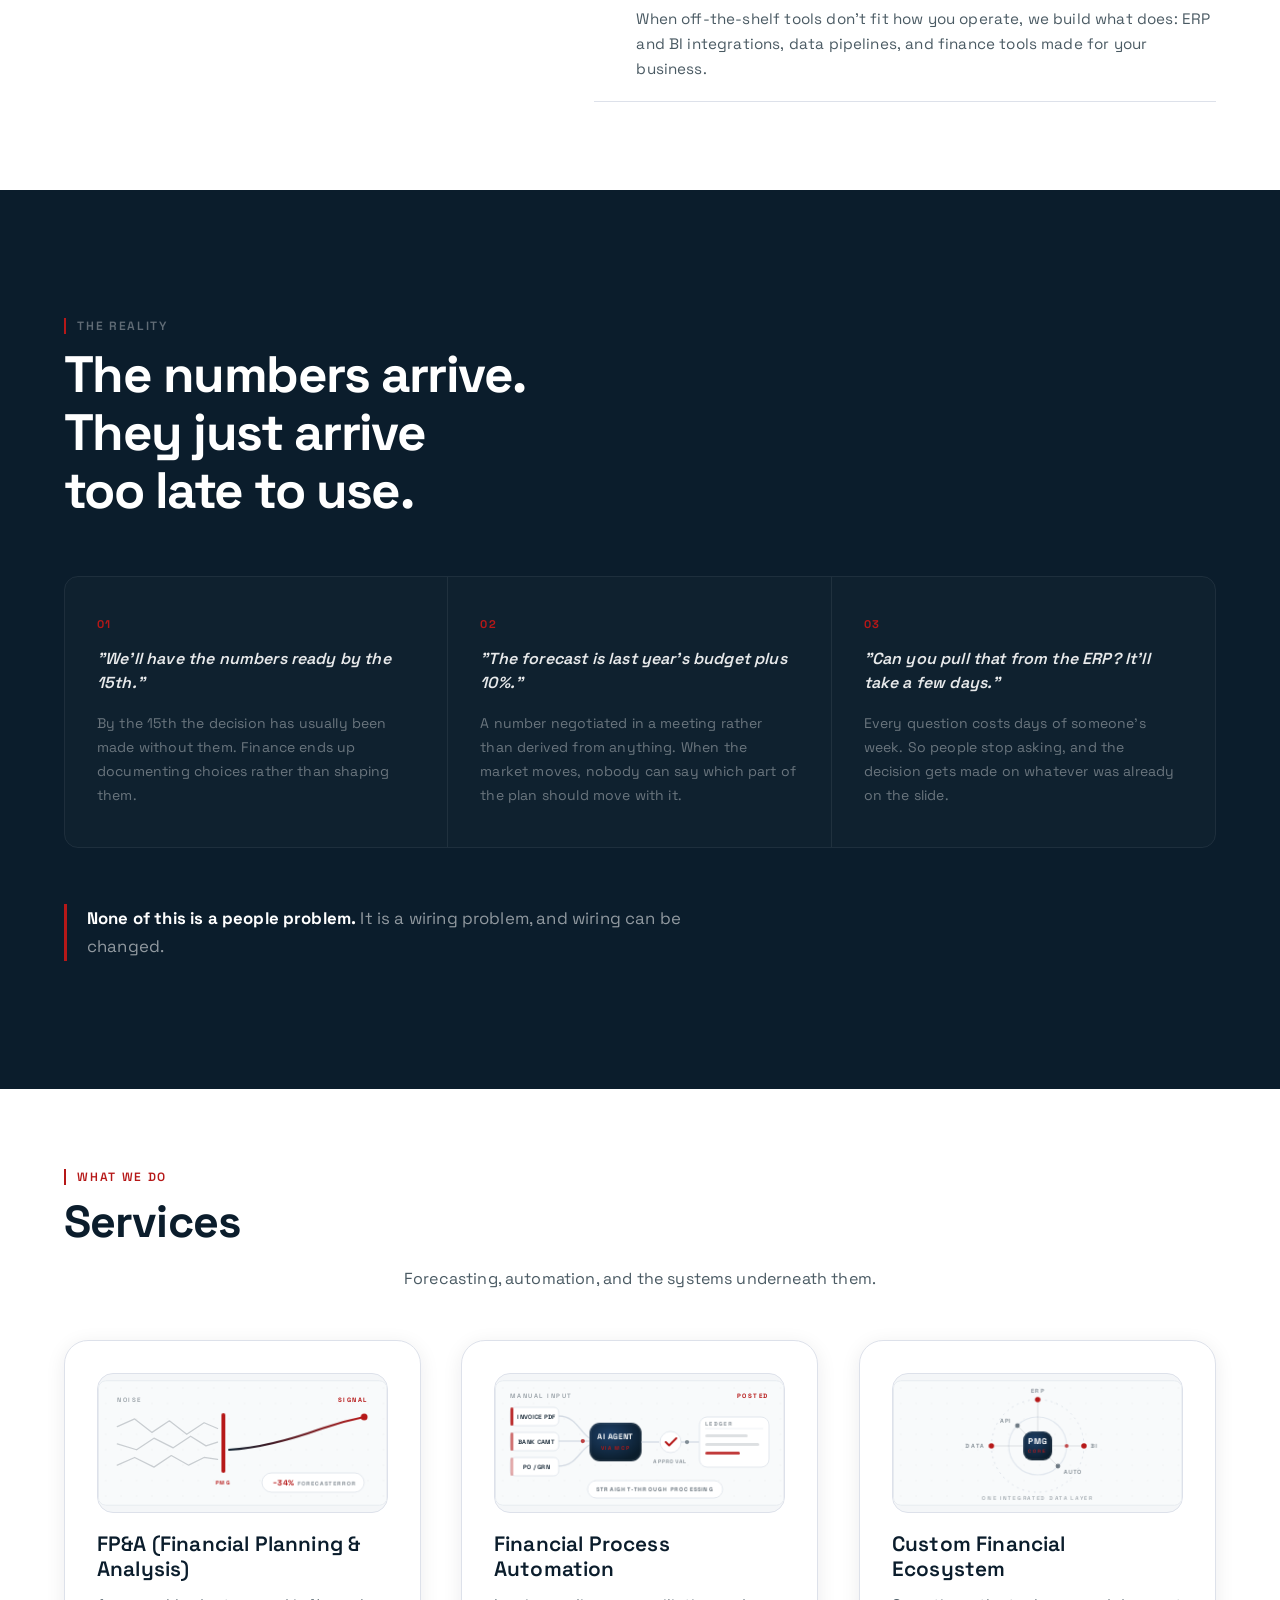
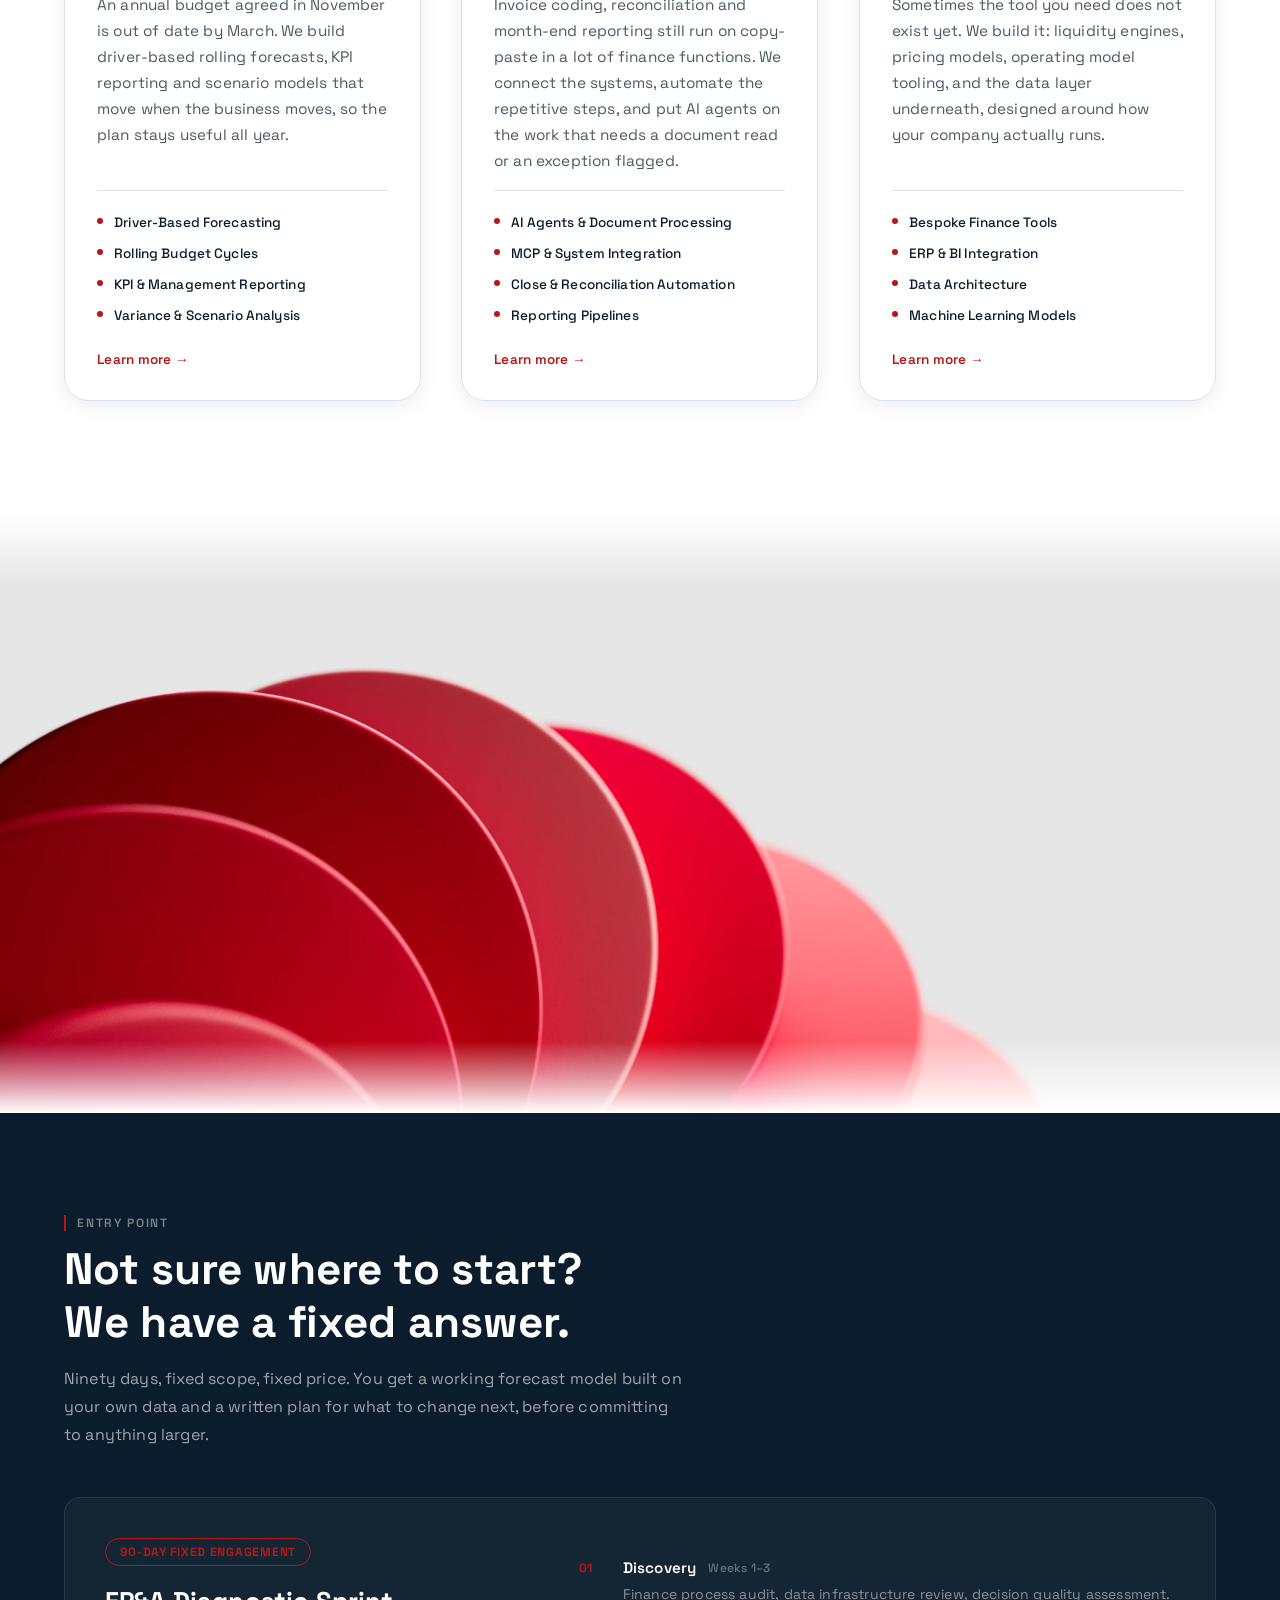
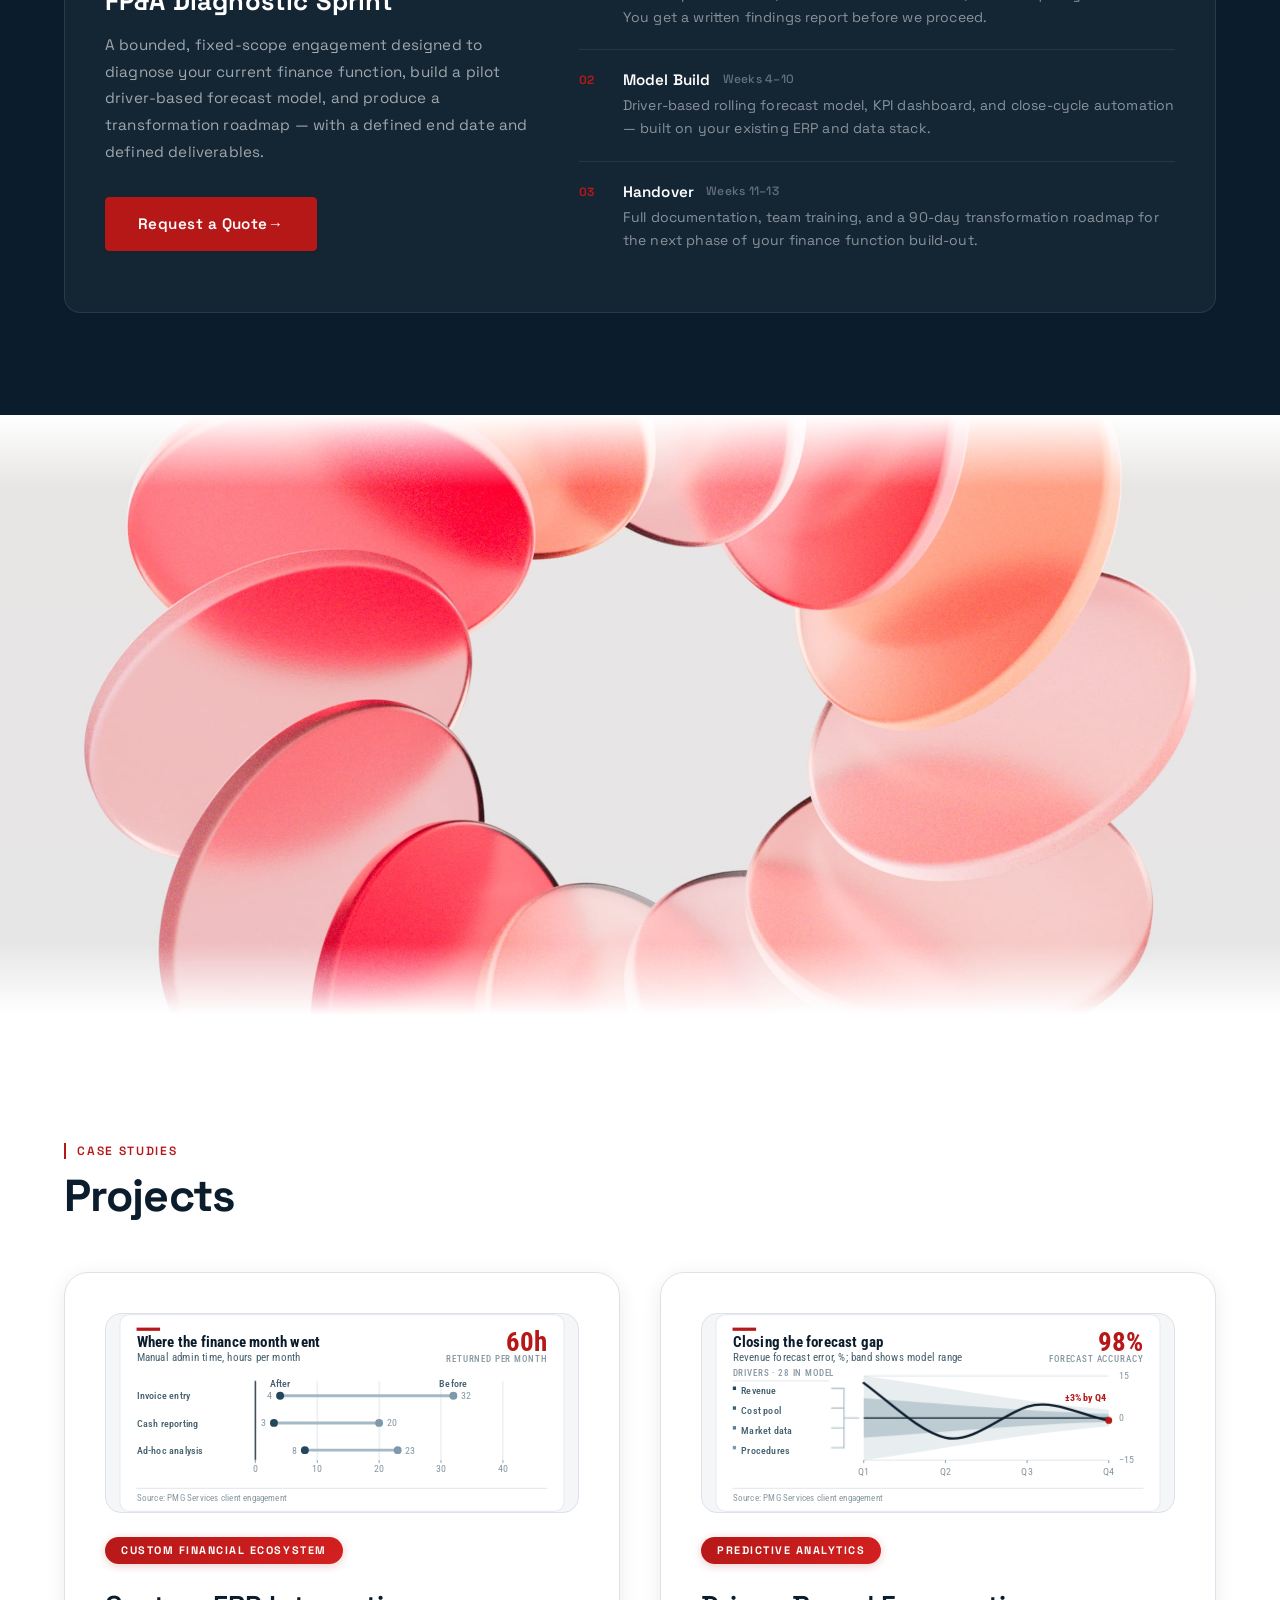
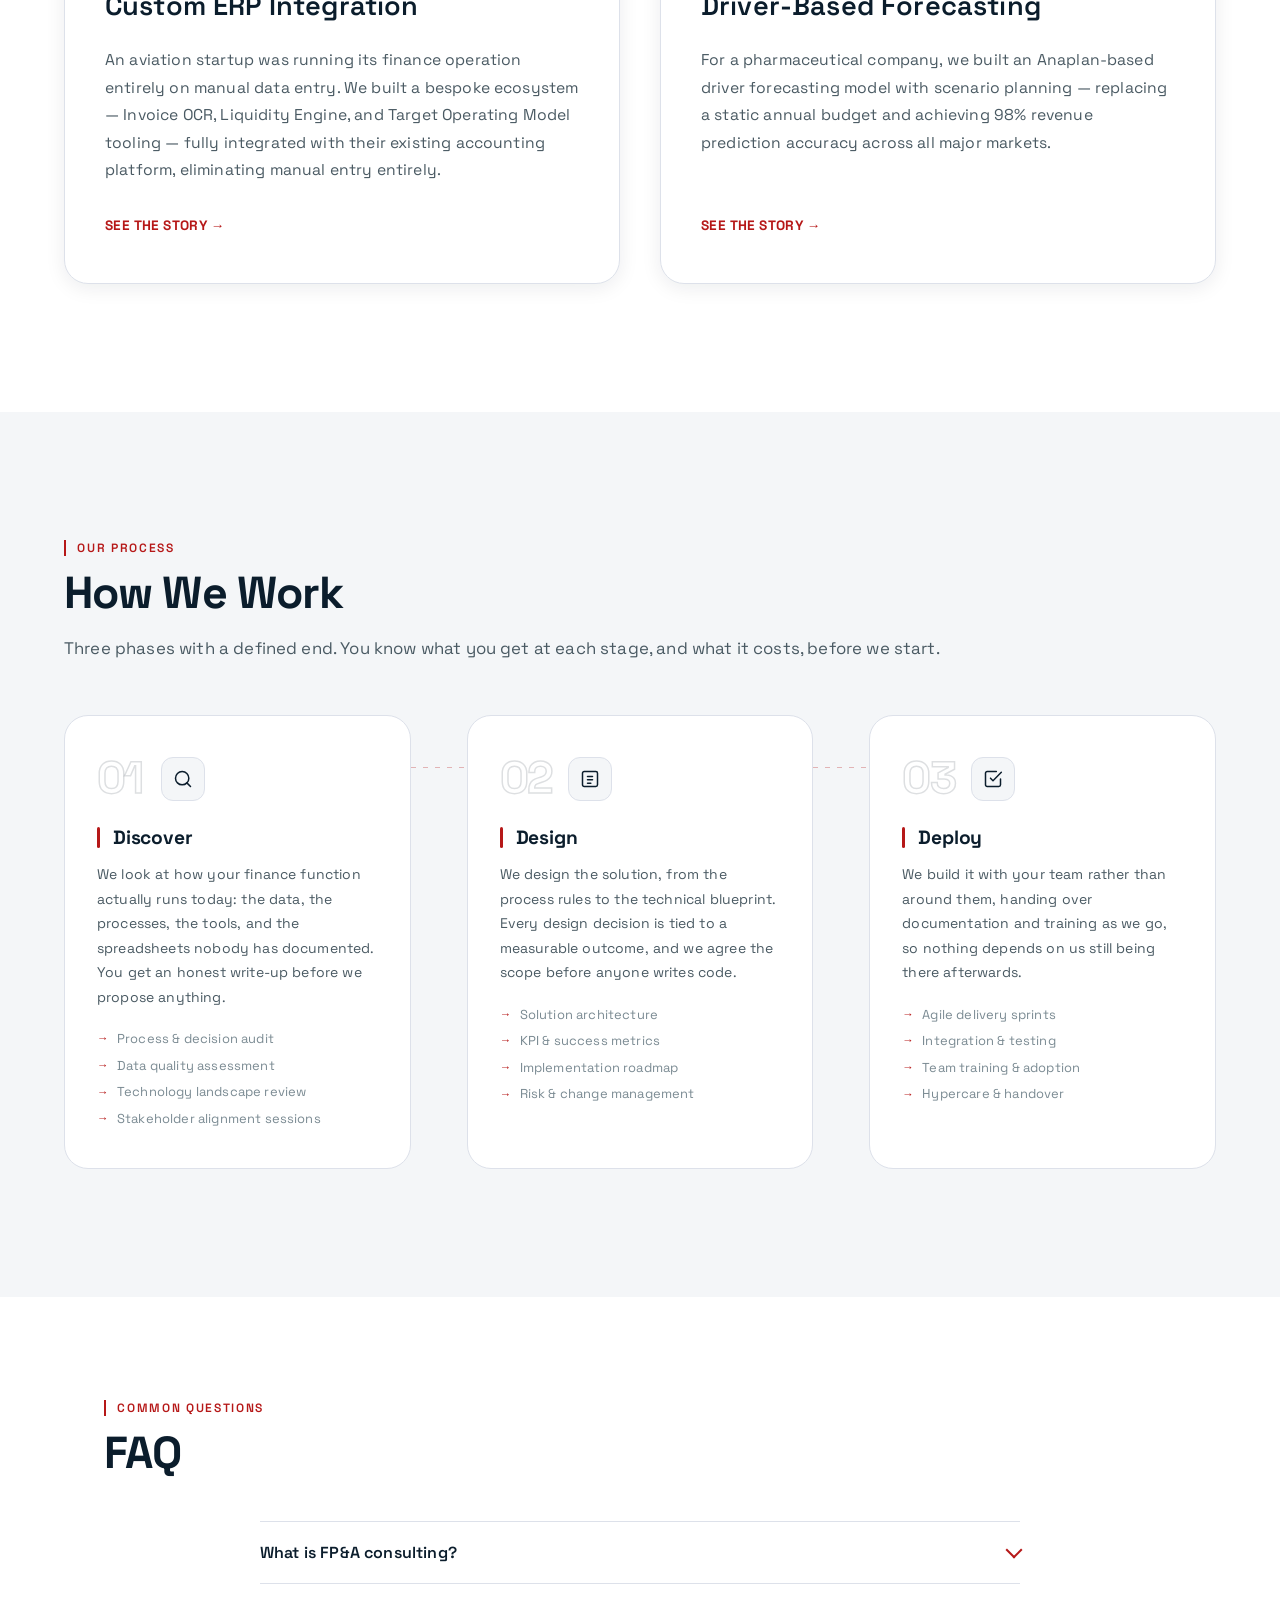
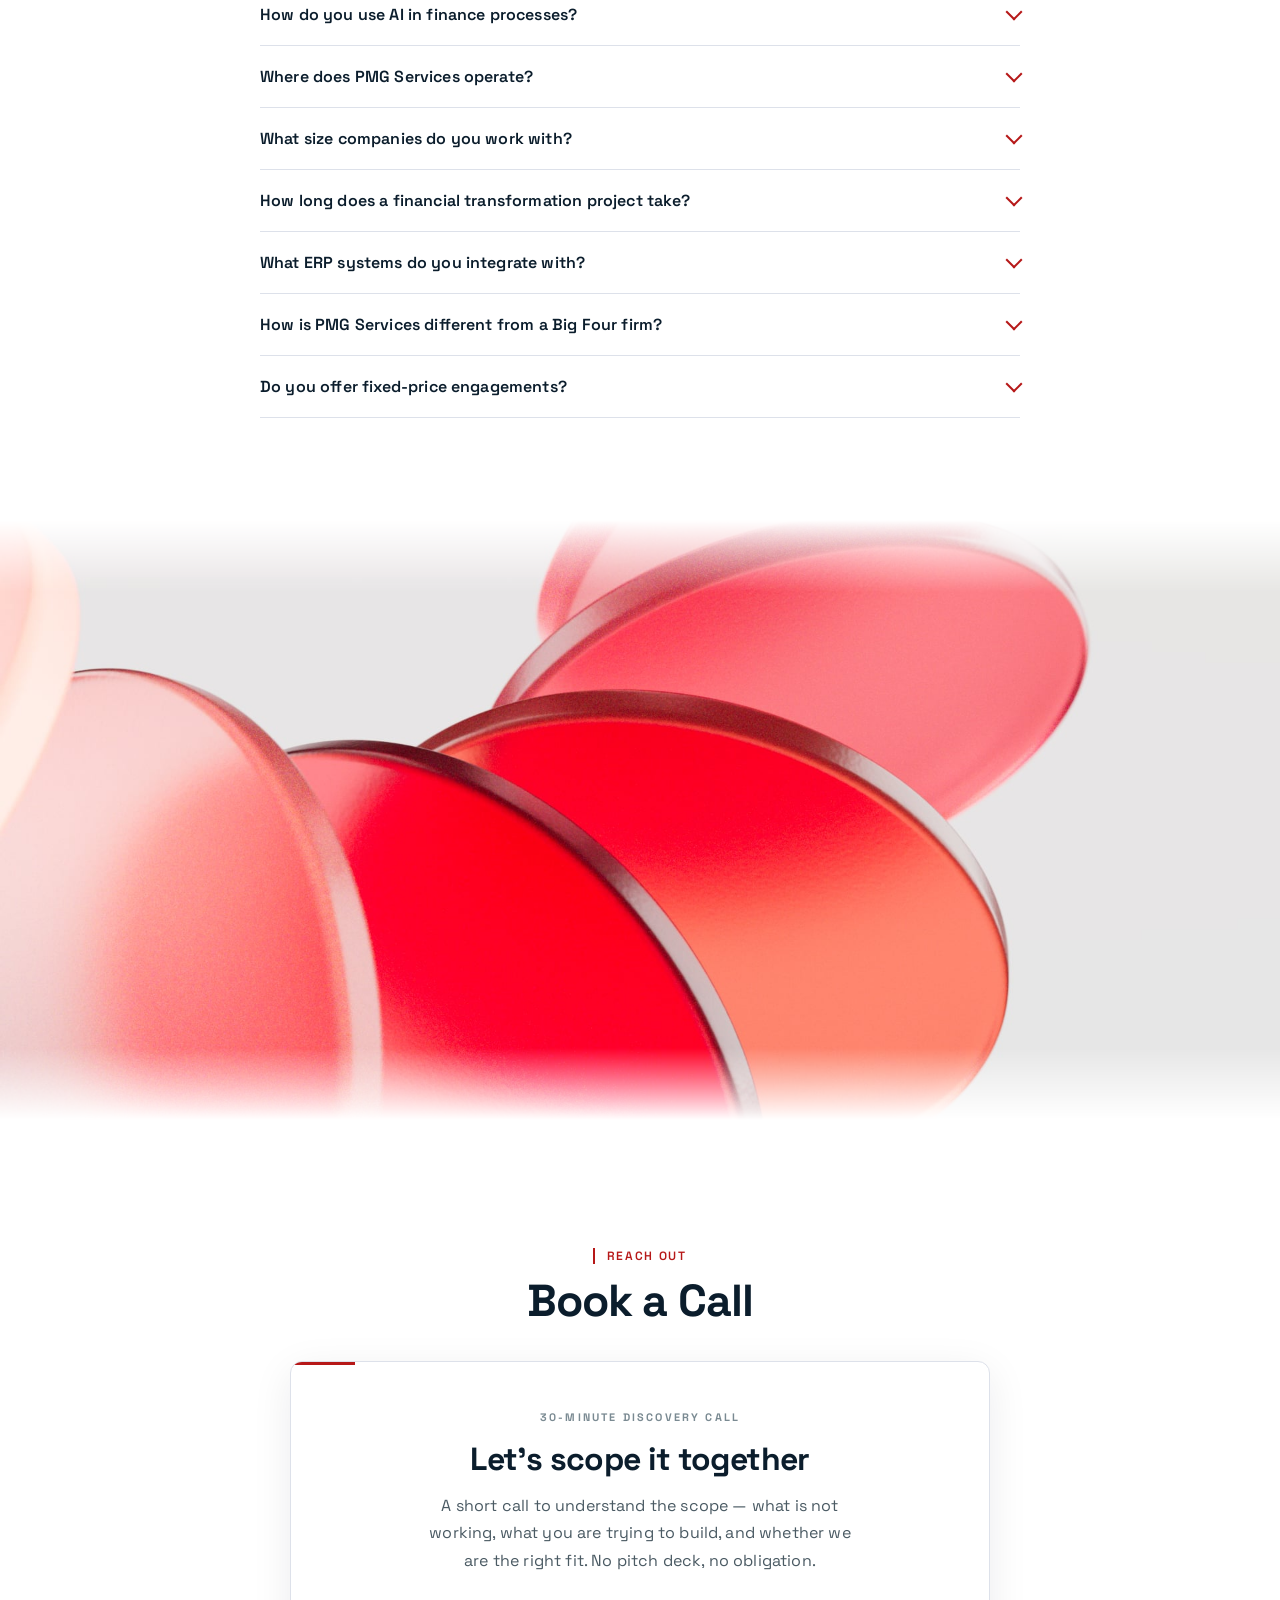
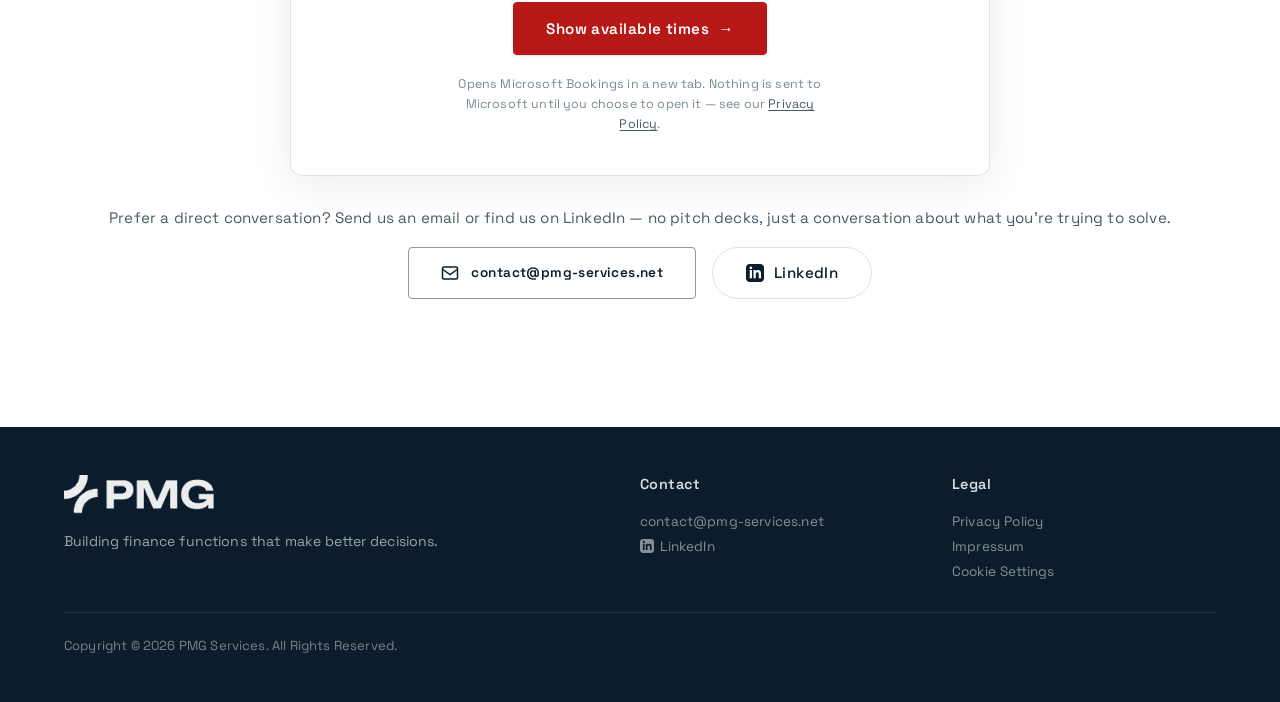
==== commit 7636952e: "5" ====
--- a/index.html
+++ b/index.html
@@ -306,25 +306,25 @@
     <section id="problem" class="problem-section">
       <div class="problem-inner">
         <span class="section-label problem-label section-reveal">The reality</span>
-        <h2 class="problem-headline section-reveal">Most finance functions<br>are built to report.<br>Not to decide.</h2>
+        <h2 class="problem-headline section-reveal">The numbers arrive.<br>They just arrive<br>too late to use.</h2>
         <div class="problem-grid">
           <div class="problem-card">
             <div class="problem-num">01</div>
             <p class="problem-quote">"We'll have the numbers ready by the 15th."</p>
-            <p class="problem-explanation">Your CFO is always looking backward. By the time the close finishes, the decision window has already closed with it.</p>
+            <p class="problem-explanation">By the 15th the decision has usually been made without them. Finance ends up documenting choices rather than shaping them.</p>
           </div>
           <div class="problem-card">
             <div class="problem-num">02</div>
             <p class="problem-quote">"The forecast is last year's budget plus 10%."</p>
-            <p class="problem-explanation">Your plan is an anchor, not a model. Politically negotiated, disconnected from the drivers that actually move your business.</p>
+            <p class="problem-explanation">A number negotiated in a meeting rather than derived from anything. When the market moves, nobody can say which part of the plan should move with it.</p>
           </div>
           <div class="problem-card">
             <div class="problem-num">03</div>
             <p class="problem-quote">"Can you pull that from the ERP? It'll take a few days."</p>
-            <p class="problem-explanation">Your finance team spends 70% of their time consolidating data — and 30% analyzing it. That ratio needs to be reversed.</p>
-          </div>
-        </div>
-        <p class="problem-resolution"><strong>PMG Services fixes the architecture</strong> — at the process layer, the data layer, and the decision layer.</p>
+            <p class="problem-explanation">Every question costs days of someone's week. So people stop asking, and the decision gets made on whatever was already on the slide.</p>
+          </div>
+        </div>
+        <p class="problem-resolution"><strong>None of this is a people problem.</strong> It is a wiring problem, and wiring can be changed.</p>
       </div>
     </section>
 
@@ -332,7 +332,7 @@
     <section id="about">
       <span class="section-label section-reveal">What we do</span>
       <h2 class="title section-reveal">Services</h2>
-      <p class="services-intro section-reveal">Three linked capabilities. One integrated transformation.</p>
+      <p class="services-intro section-reveal">Forecasting, automation, and the systems underneath them.</p>
 
       <div class="services-grid-new">
         
@@ -492,7 +492,7 @@
         <div class="qs-header">
           <span class="section-label qs-label section-reveal">Entry point</span>
           <h2 class="qs-headline section-reveal">Not sure where to start?<br>We have a fixed answer.</h2>
-          <p class="qs-subhead">Most finance transformations fail because they try to change everything at once. Our 90-Day FP&amp;A Diagnostic gives you a precise map of what needs to change — and a working forecast model to prove it — before you commit to a larger engagement.</p>
+          <p class="qs-subhead">Ninety days, fixed scope, fixed price. You get a working forecast model built on your own data and a written plan for what to change next, before committing to anything larger.</p>
         </div>
         <div class="qs-card">
           <div class="qs-card-left">
@@ -794,7 +794,7 @@
     <section id="how-we-work">
       <span class="section-label section-reveal">Our process</span>
       <h2 class="title section-reveal">How We Work</h2>
-      <p class="hww-intro section-reveal">From diagnosis to deployment. No open-ended retainers, no scope creep — just clear phases with defined deliverables at each gate.</p>
+      <p class="hww-intro section-reveal">Three phases with a defined end. You know what you get at each stage, and what it costs, before we start.</p>
       <div class="hww-steps">
 
         <div class="hww-step">
@@ -807,7 +807,7 @@
             </div>
           </div>
           <h3 class="hww-title">Discover</h3>
-          <p class="hww-desc">We audit your current state — decision architecture, data flows, processes, and technology. You get a clear, unvarnished picture of where value is being lost before we propose anything.</p>
+          <p class="hww-desc">We look at how your finance function actually runs today: the data, the processes, the tools, and the spreadsheets nobody has documented. You get an honest write-up before we propose anything.</p>
           <ul class="hww-bullets">
             <li>Process &amp; decision audit</li>
             <li>Data quality assessment</li>
@@ -851,7 +851,7 @@
             </div>
           </div>
           <h3 class="hww-title">Deploy</h3>
-          <p class="hww-desc">We build, integrate, and embed — with your team, not beside it. Knowledge transfer is built into every sprint so your people own the outcome long after we leave.</p>
+          <p class="hww-desc">We build it with your team rather than around them, handing over documentation and training as we go, so nothing depends on us still being there afterwards.</p>
           <ul class="hww-bullets">
             <li>Agile delivery sprints</li>
             <li>Integration &amp; testing</li>
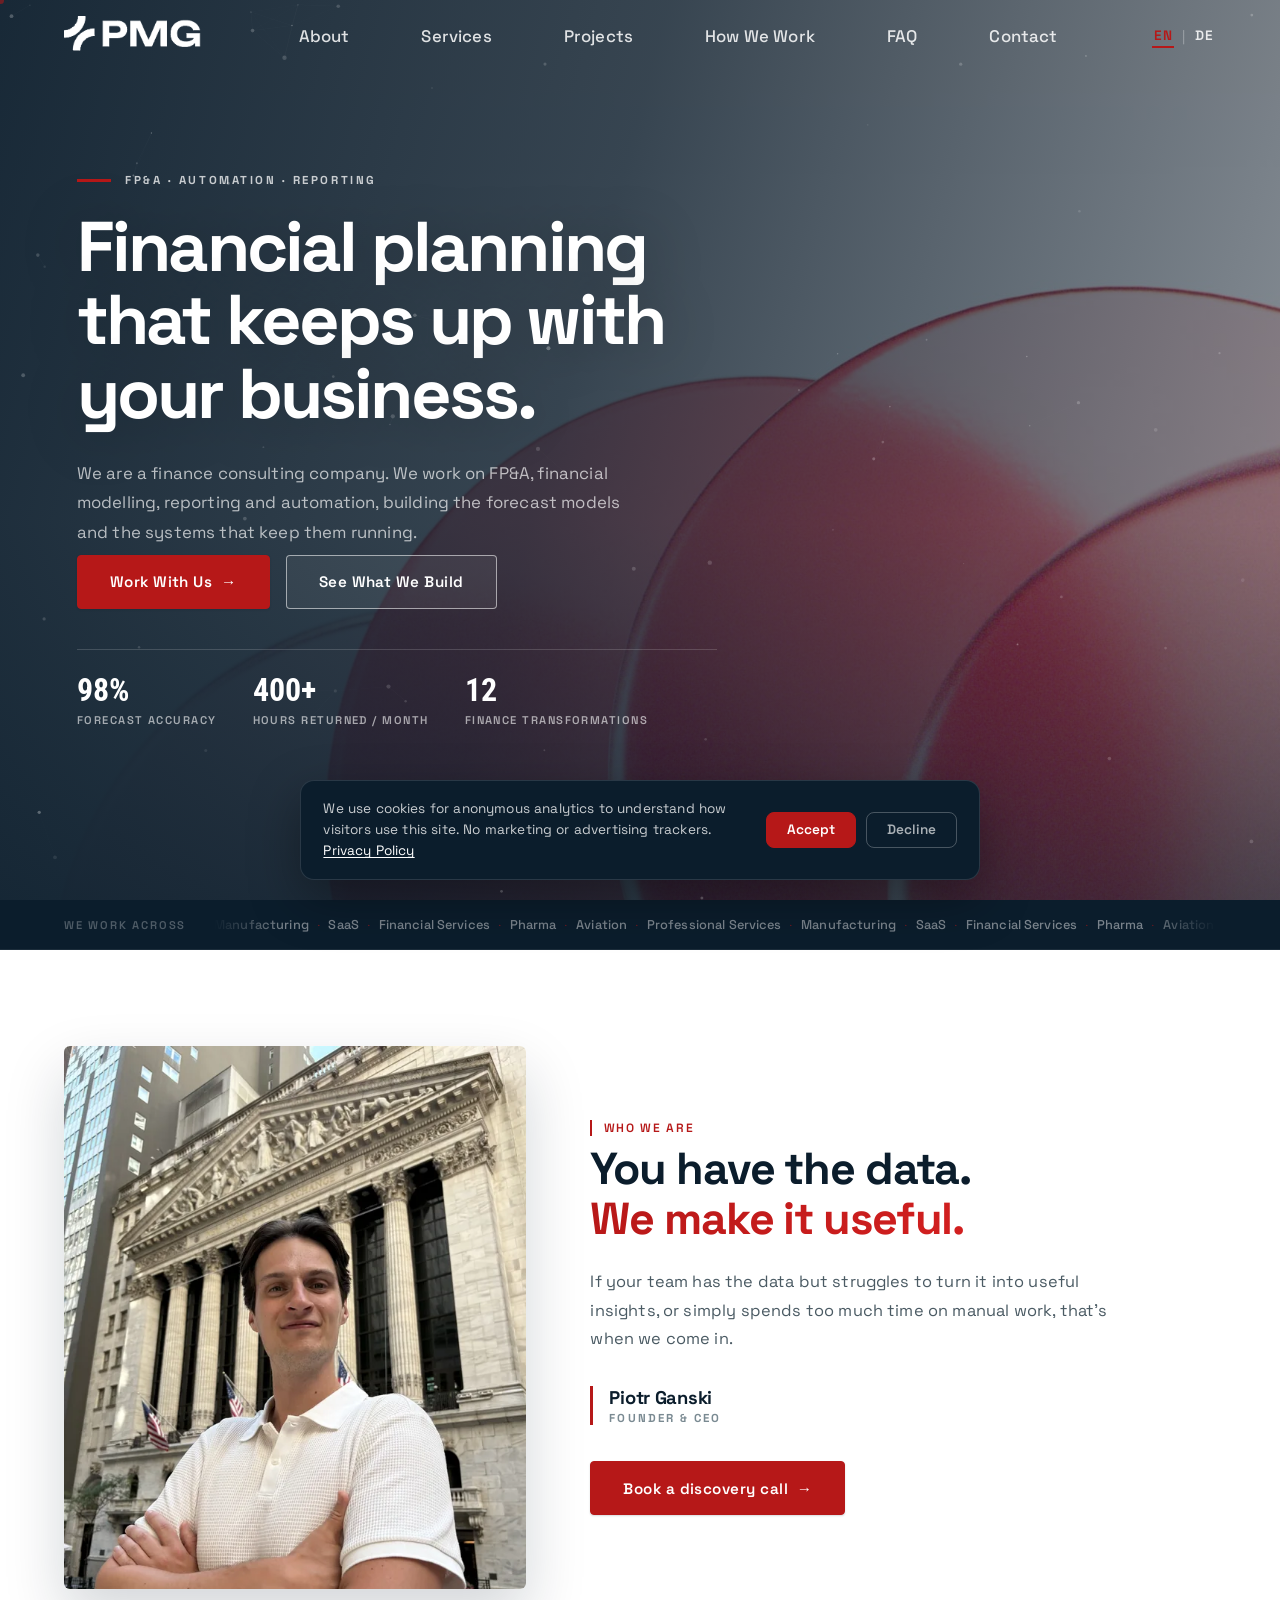
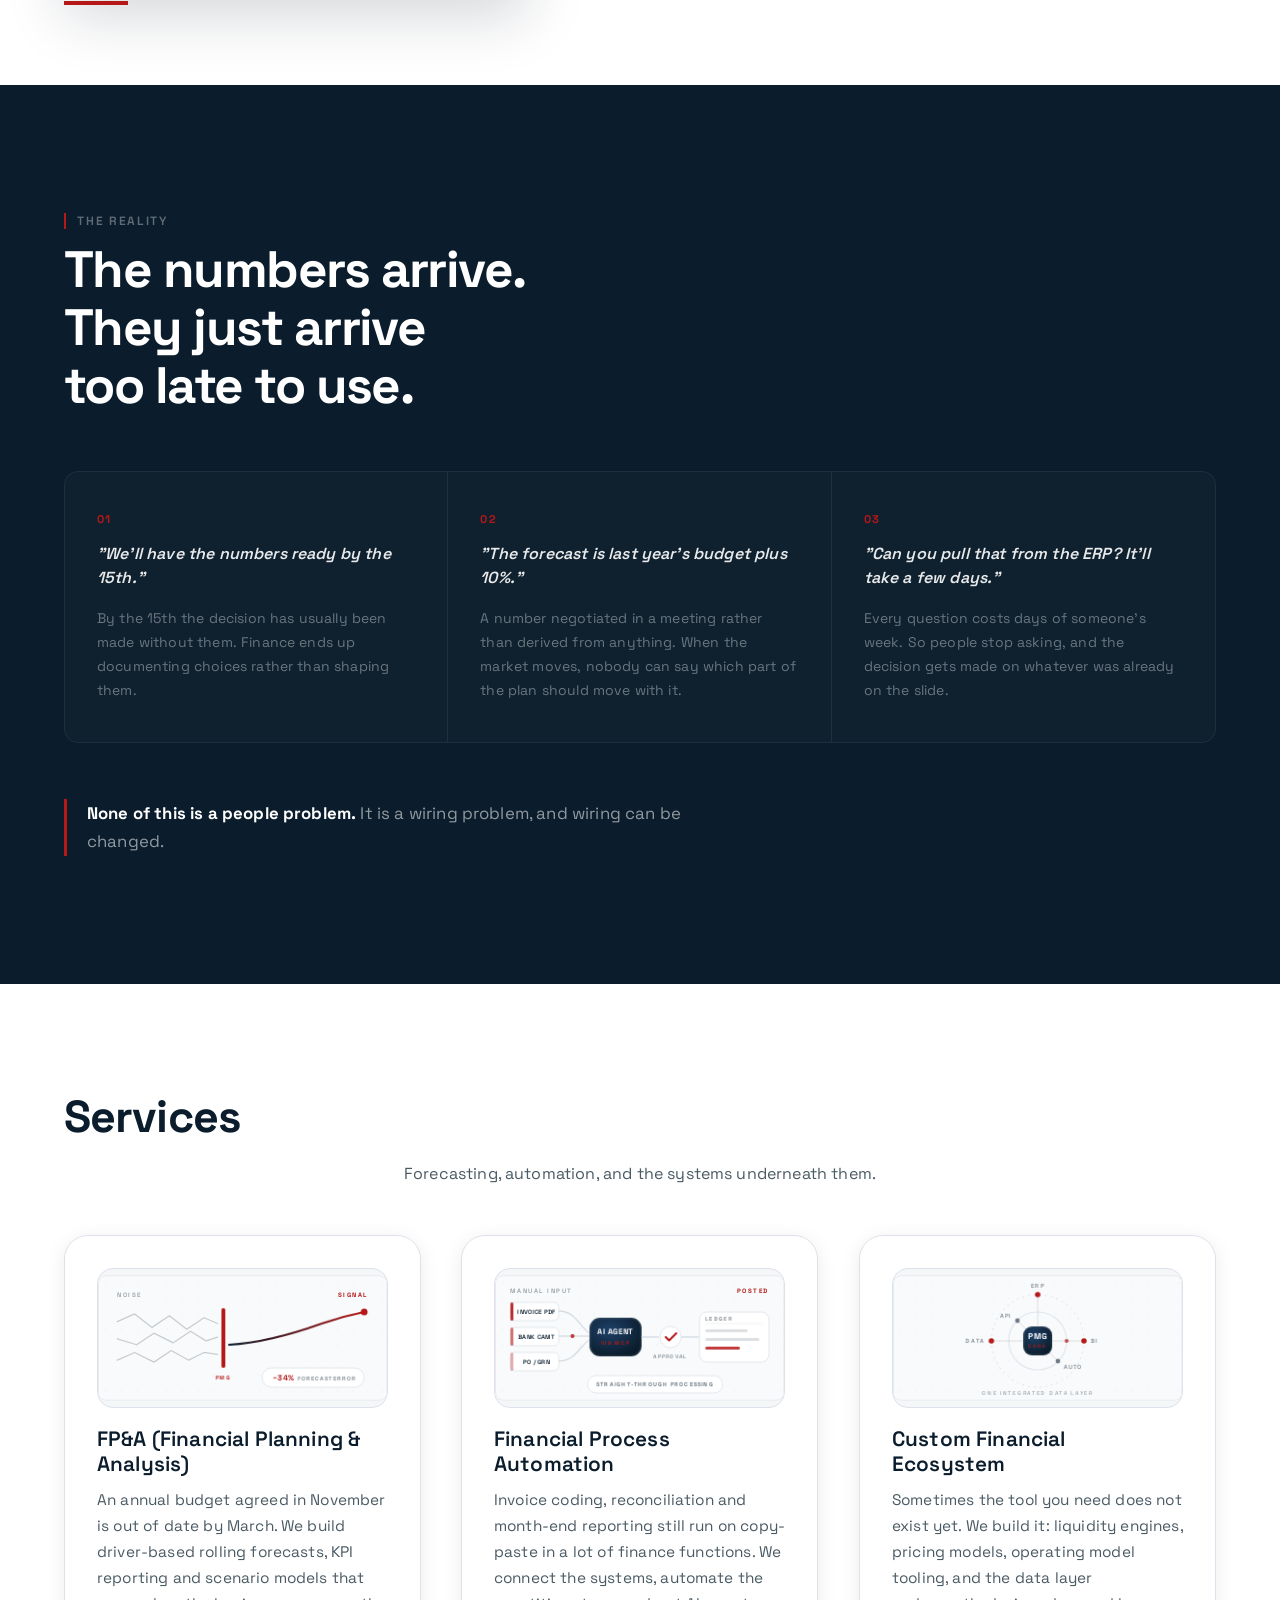
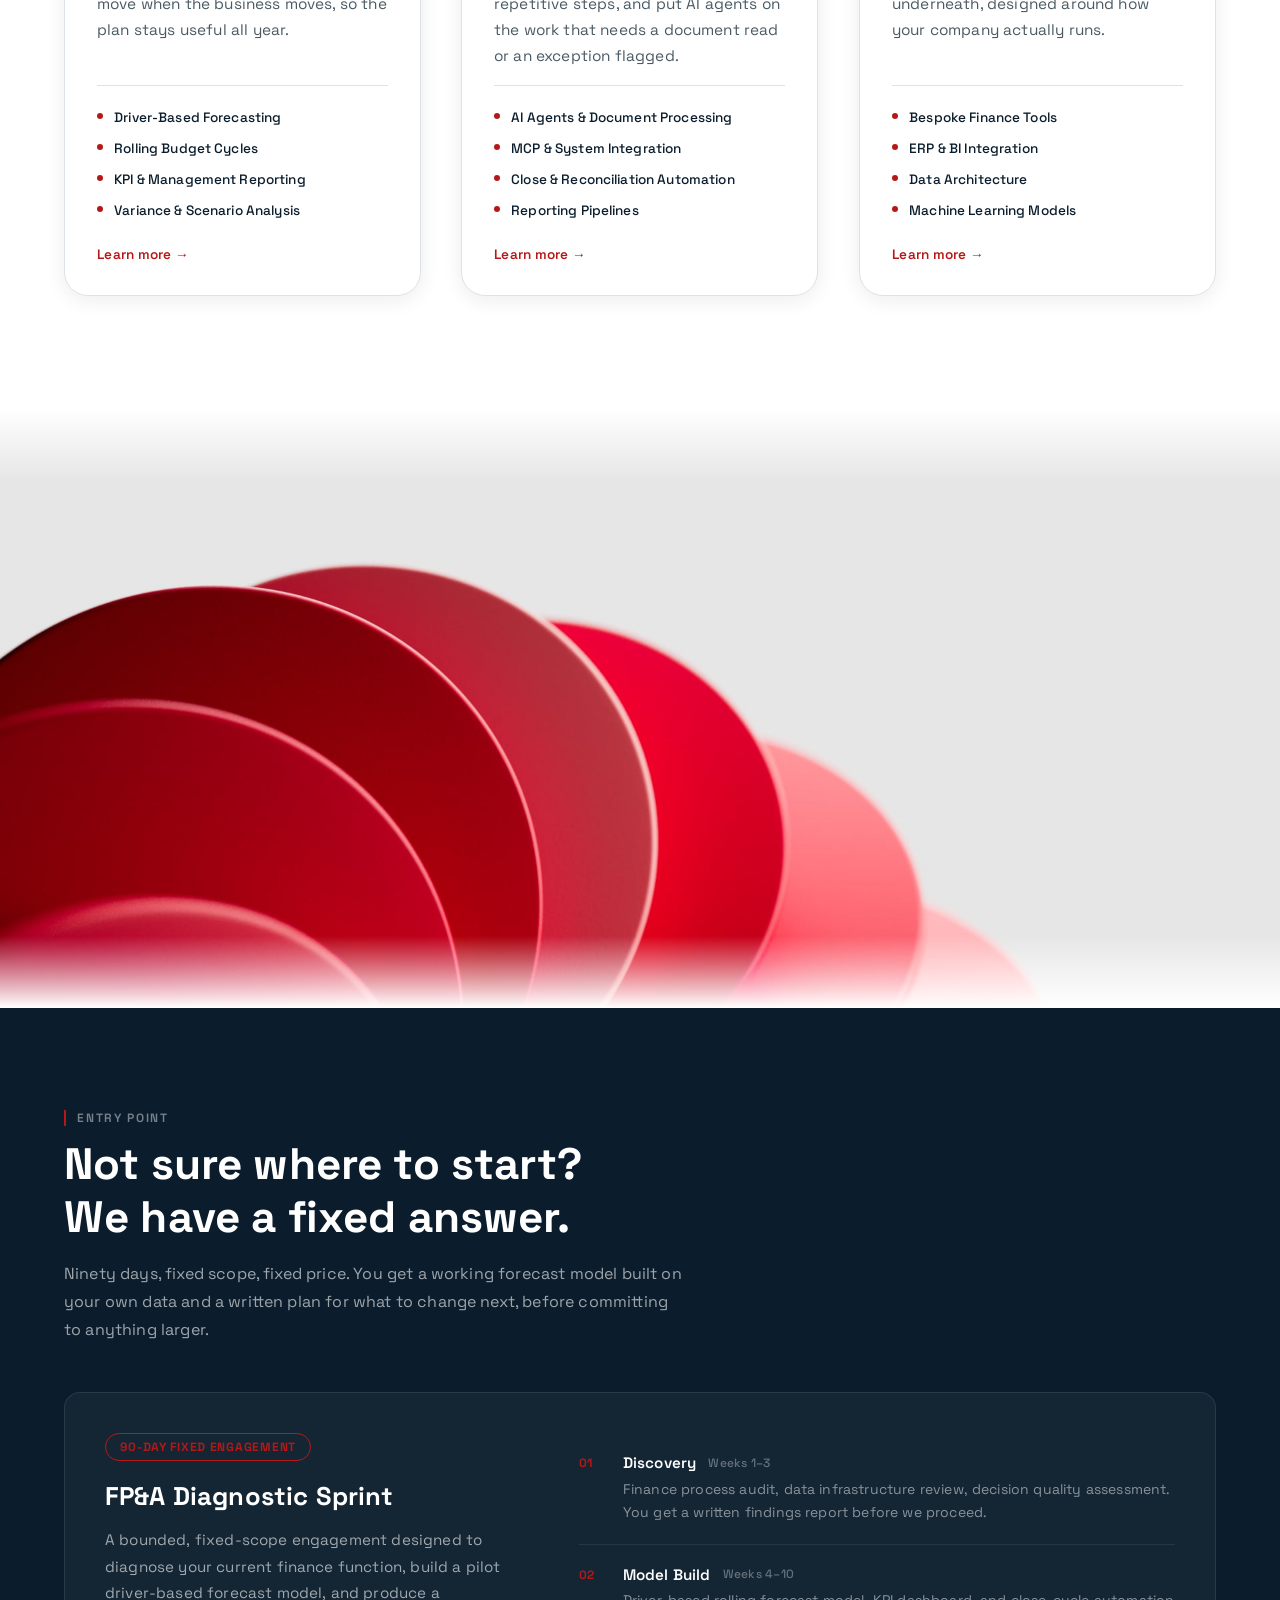
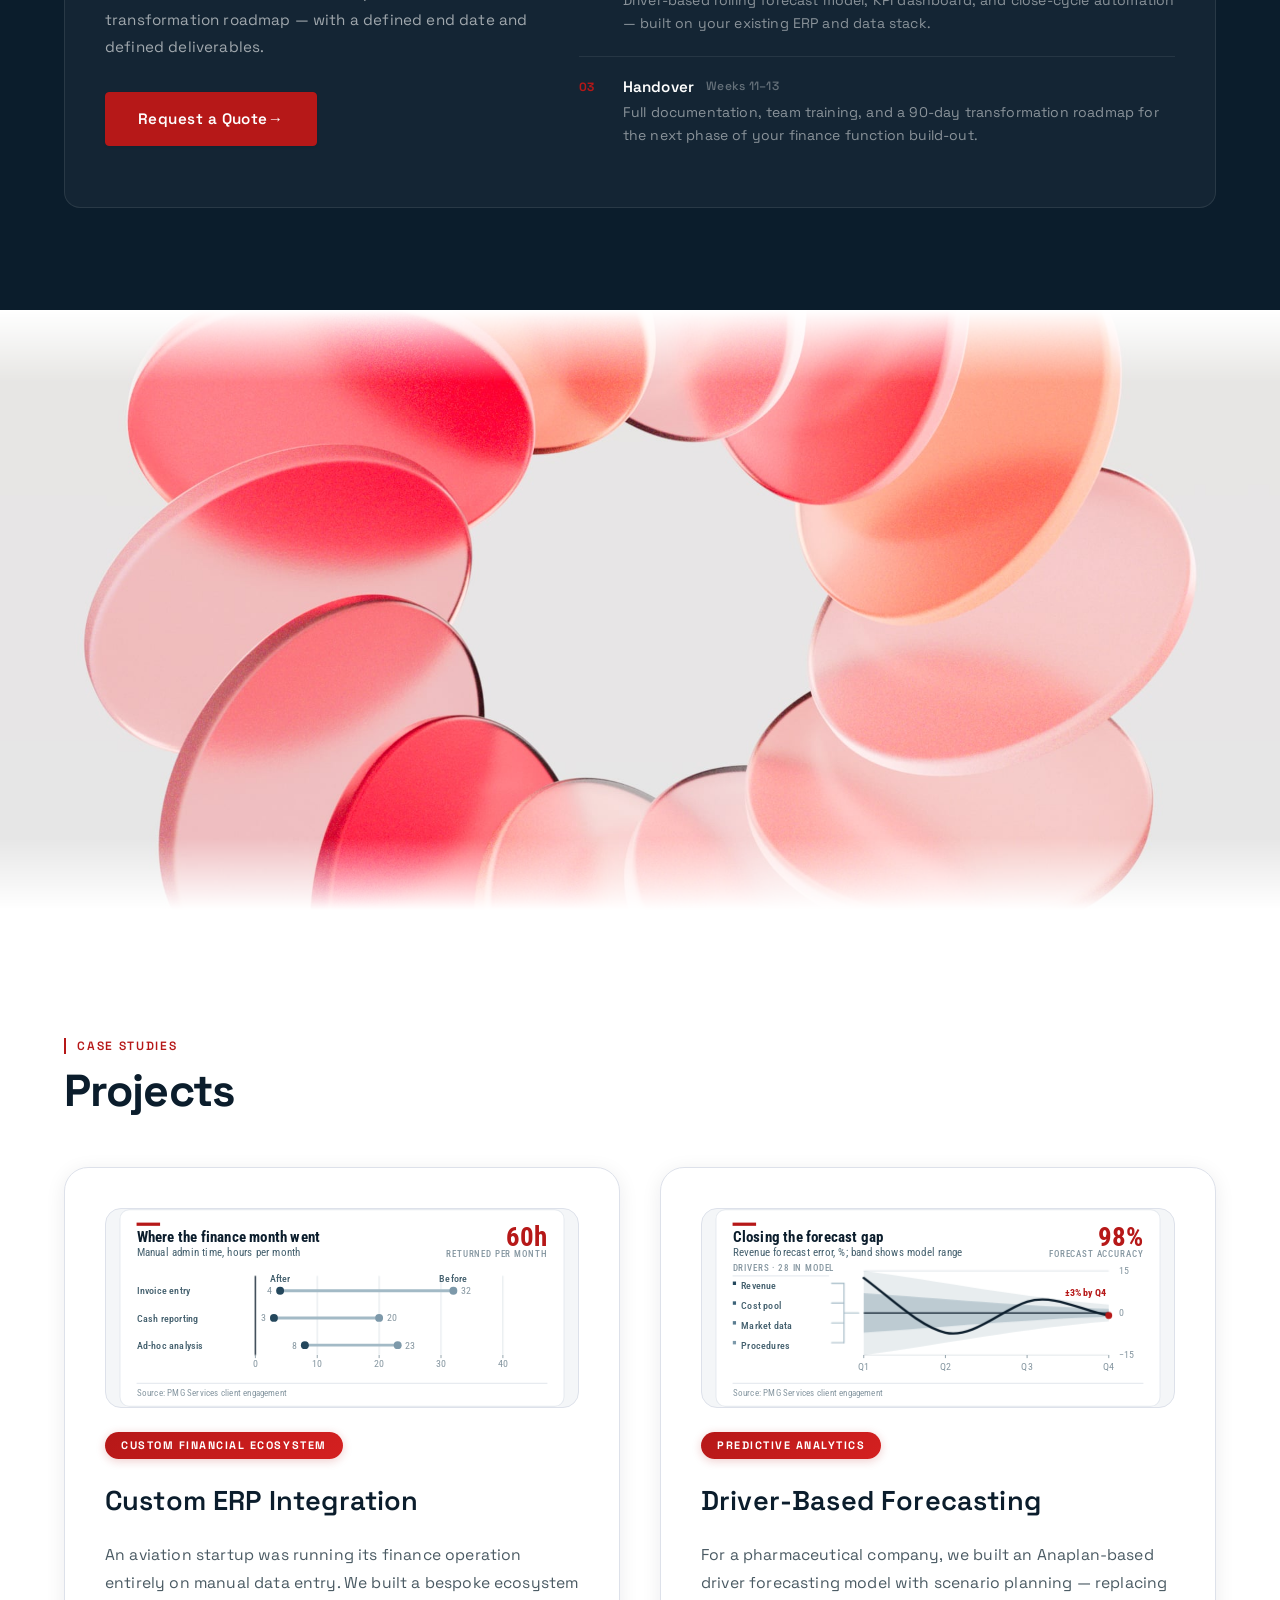
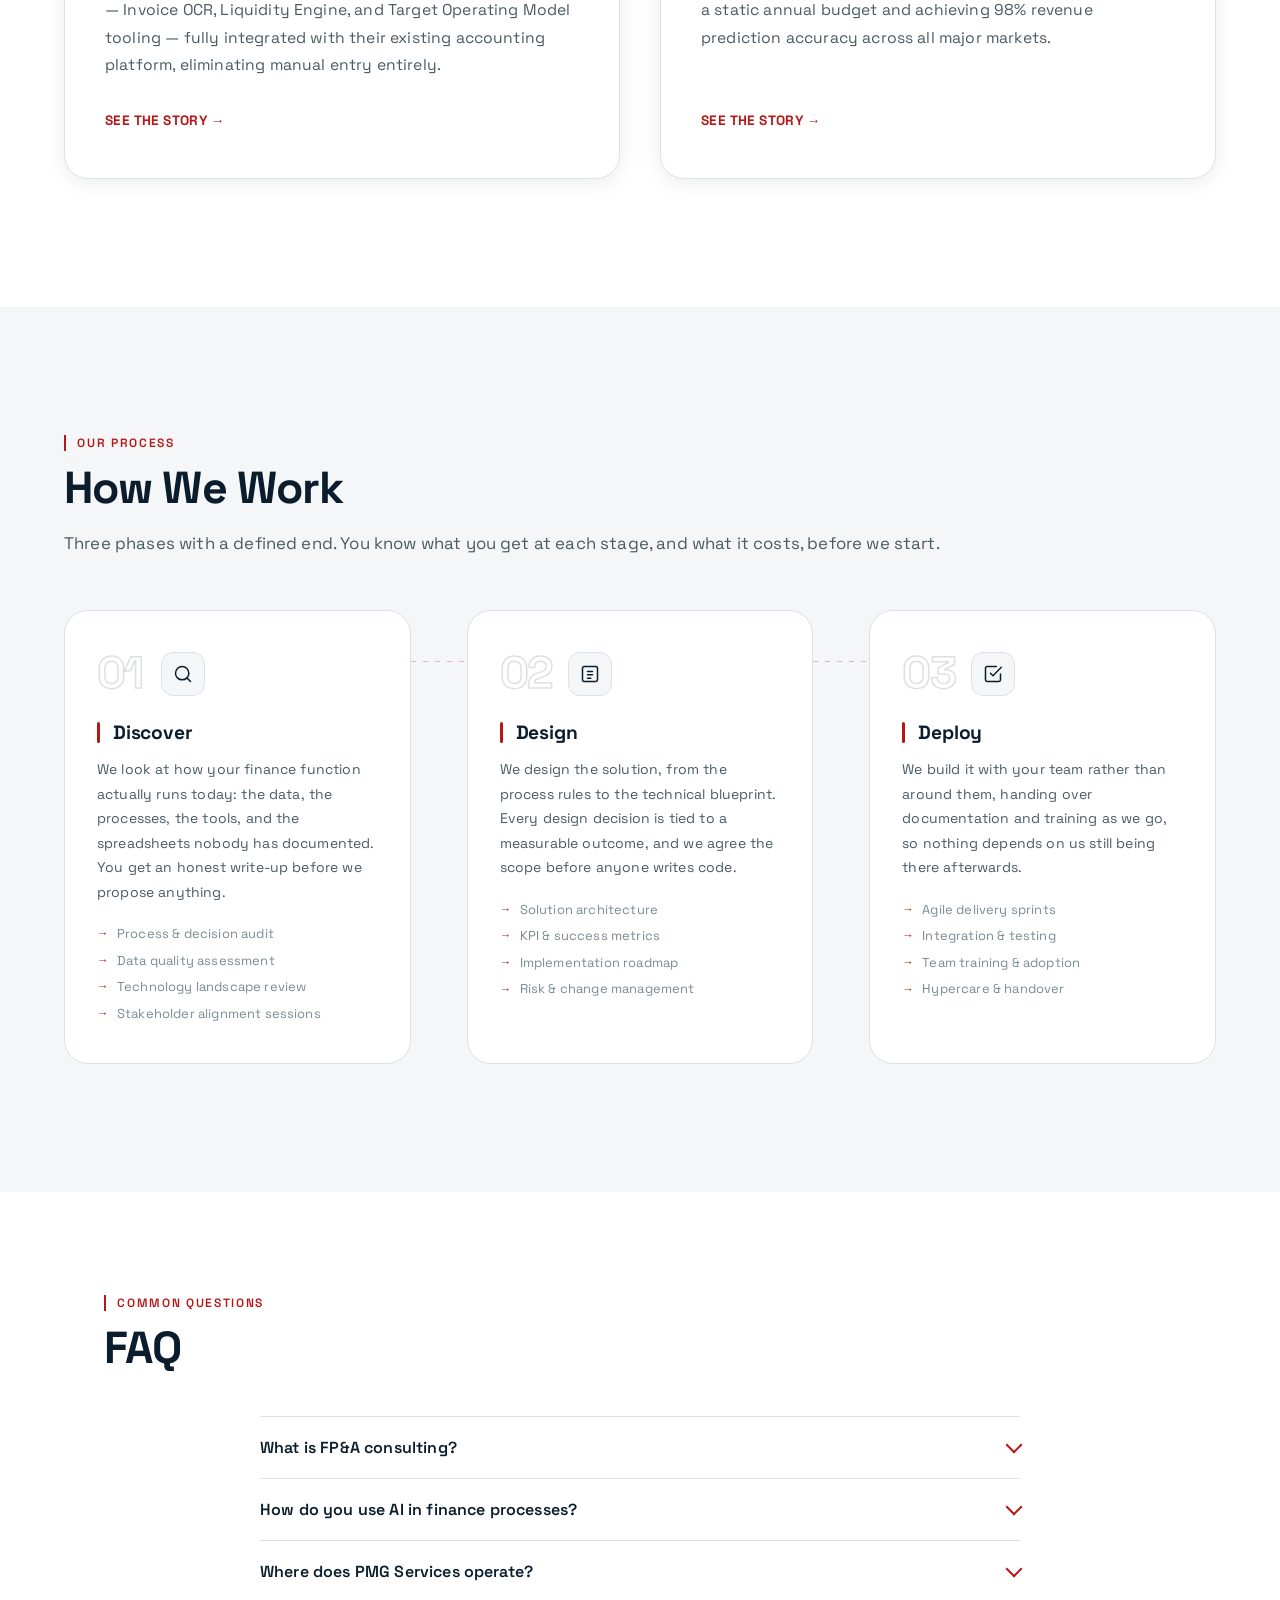
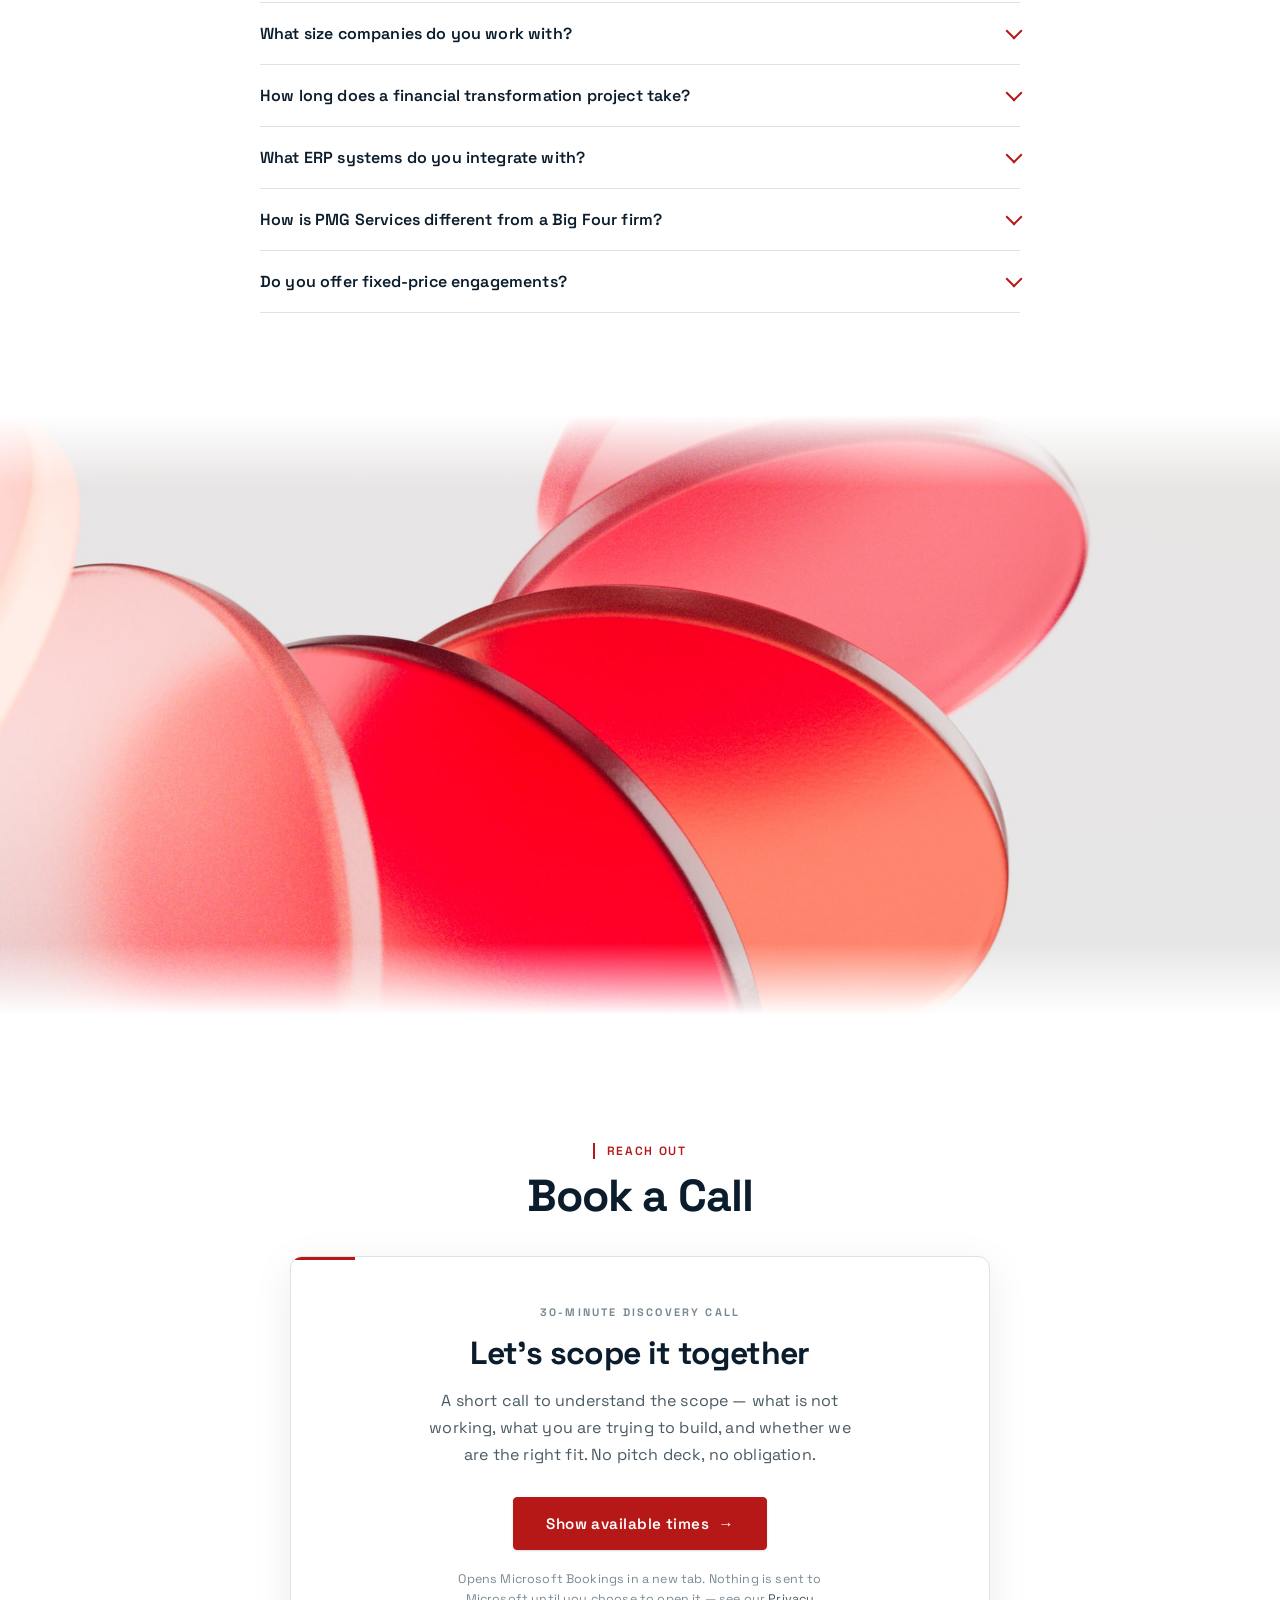
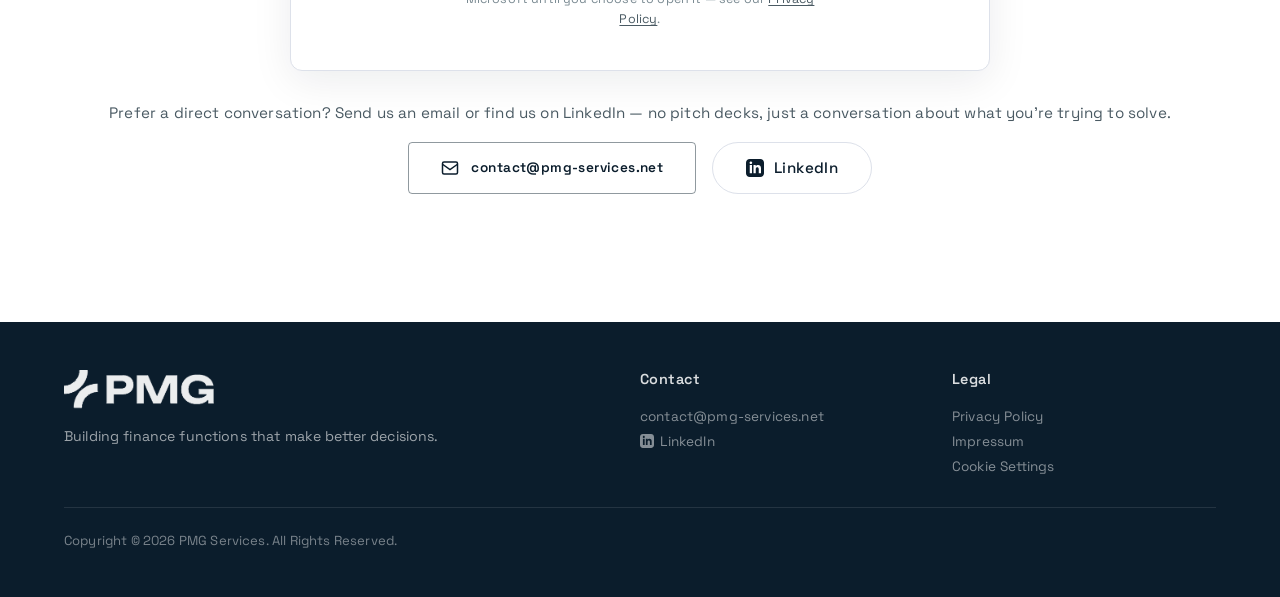
==== commit 10987961: "2" ====
--- a/index.html
+++ b/index.html
@@ -39,7 +39,7 @@
     <link rel="stylesheet" href="./assets/fonts/fonts.css?v=1" />
 
     <!-- Stylesheets -->
-    <link rel="stylesheet" href="style.css?v=26" />
+    <link rel="stylesheet" href="style.css?v=28" />
     <link rel="stylesheet" href="mediaqueries.css?v=9" />
 
     <!-- JSON-LD Structured Data -->
@@ -253,50 +253,28 @@
     <section id="about-us">
       <div class="au-container">
 
-        <!-- Left column: sticky statement -->
+        <figure class="au-photo">
+          <picture>
+            <source type="image/webp"
+                    srcset="./assets/founder-piotr-ganski-620.webp 620w, ./assets/founder-piotr-ganski-1240.webp 1240w"
+                    sizes="(max-width: 860px) 88vw, 42vw">
+            <img src="./assets/founder-piotr-ganski-620.jpg"
+                 srcset="./assets/founder-piotr-ganski-620.jpg 620w, ./assets/founder-piotr-ganski-1240.jpg 1240w"
+                 sizes="(max-width: 860px) 88vw, 42vw"
+                 width="1240" height="1456" decoding="async"
+                 alt="Piotr Ganski, founder and CEO of PMG Services, outside the New York Stock Exchange">
+          </picture>
+        </figure>
+
         <div class="au-statement">
           <span class="section-label">Who we are</span>
           <h2 class="au-headline">You have the data.<br><span class="au-headline-accent">We make it useful.</span></h2>
-        </div>
-
-        <!-- Right column: narrative + pillars -->
-        <div class="au-narrative">
-          <p class="au-lead">If your team has the data but struggles to turn it into useful insights, or simply spends too much time on manual work, that's when we come in.</p>
-          <p class="au-body">We turn your data into reliable forecasts and clear management reporting that give you a better view of where your business is heading and what to do next.</p>
-
-          <!-- Trust pillars — 3 horizontal bars -->
-          <div class="au-pillars">
-            <div class="au-pillar" data-index="1">
-              <div class="au-pillar-line"></div>
-              <div class="au-pillar-content">
-                <div class="au-pillar-num">01</div>
-                <div class="au-pillar-text">
-                  <h3>FP&amp;A (Financial Planning &amp; Analysis)</h3>
-                  <p>Driver-based forecasting, rolling budgets, and management reporting your board can actually read. When something changes in the business, the plan changes with it.</p>
-                </div>
-              </div>
-            </div>
-            <div class="au-pillar" data-index="2">
-              <div class="au-pillar-line"></div>
-              <div class="au-pillar-content">
-                <div class="au-pillar-num">02</div>
-                <div class="au-pillar-text">
-                  <h3>Financial Process Automation</h3>
-                  <p>A lot of finance work is moving numbers between systems by hand. We automate the collection, reconciliation and reporting steps so your team stops rebuilding the same files every month.</p>
-                </div>
-              </div>
-            </div>
-            <div class="au-pillar" data-index="3">
-              <div class="au-pillar-line"></div>
-              <div class="au-pillar-content">
-                <div class="au-pillar-num">03</div>
-                <div class="au-pillar-text">
-                  <h3>Custom Financial Ecosystem</h3>
-                  <p>When off-the-shelf tools don't fit how you operate, we build what does: ERP and BI integrations, data pipelines, and finance tools made for your business.</p>
-                </div>
-              </div>
-            </div>
-          </div>
+          <p class="au-lead">If your team has the data but not the answers &mdash; or spends its best hours rebuilding the same spreadsheets &mdash; that is where we come in. We build the forecast models, reporting and automation that turn what you already hold into decisions you can defend.</p>
+          <div class="au-signature">
+            <span class="au-sig-name">Piotr Ganski</span>
+            <span class="au-sig-role" id="founder-role">Founder &amp; CEO</span>
+          </div>
+          <a href="#contact" class="btn btn-color-1 au-cta" id="founder-cta">Book a discovery call</a>
         </div>
 
       </div>
@@ -1034,7 +1012,7 @@
       </svg>
     </button>
 
-    <script src="script.js?v=14"></script>
+    <script src="script.js?v=16"></script>
 
     <!-- ─── KPI STATEMENT ANIMATION ─── -->
     <script>
--- a/style.css
+++ b/style.css
@@ -917,7 +917,7 @@
 
 #about-us {
   height: auto;
-  padding: 5.5rem var(--page-gutter);
+  padding: 6rem var(--page-gutter);
   position: relative;
   background-color: #ffffff;
   max-width: none;
@@ -929,16 +929,47 @@
   max-width: var(--content-max);
   margin: 0 auto;
   display: grid;
-  grid-template-columns: 0.42fr 0.58fr;
-  gap: 5rem;
-  align-items: start;
+  grid-template-columns: minmax(0, 0.85fr) minmax(0, 1.15fr);
+  gap: clamp(2.5rem, 5vw, 4.5rem);
+  align-items: center;
+}
+
+/* Portrait keeps its own 3:3.5 frame rather than a circle crop, so the
+   Exchange facade behind the subject survives. */
+.au-photo {
+  margin: 0;
+  position: relative;
+  align-self: stretch;
+  display: flex;
+}
+
+.au-photo img {
+  display: block;
+  width: 100%;
+  height: 100%;
+  object-fit: cover;
+  border-radius: 6px;
+  box-shadow: 0 26px 60px rgba(11, 29, 44, 0.18);
+}
+
+/* The red tab, carried from the hero kicker and the chart cards. */
+.au-photo::after {
+  content: '';
+  position: absolute;
+  left: 0;
+  bottom: -16px;
+  width: 64px;
+  height: 4px;
+  background: var(--red);
 }
 
 /* ── Left column: Statement ── */
 
 .au-statement {
-  position: sticky;
-  top: 7rem;
+  /* was sticky, to hold position while the pillar list scrolled past.
+     The pillars moved to the Services section, so it just parked in a
+     half-empty column. */
+  padding: 0;
 }
 
 .au-statement .section-label {
@@ -1000,11 +1031,48 @@
 }
 
 .au-lead {
-  font-size: 1.1rem;
-  line-height: 1.65;
-  color: var(--navy);
-  font-weight: 500;
-  margin-bottom: 1rem;
+  font-size: clamp(1.02rem, 1.15vw, 1.12rem);
+  line-height: 1.75;
+  color: var(--text-body);
+  font-weight: 400;
+  margin: 1.5rem 0 2rem;
+  max-width: 52ch;
+}
+
+/* Signed like a statement rather than captioned like a bio. */
+.au-signature {
+  display: flex;
+  flex-direction: column;
+  gap: 0.15rem;
+  padding-left: 1rem;
+  border-left: 3px solid var(--red);
+  margin-bottom: 2.25rem;
+}
+
+.au-sig-name {
+  font-family: "Space Grotesk", sans-serif;
+  font-size: 1.15rem;
+  font-weight: 700;
+  letter-spacing: -0.015em;
+  color: var(--text-primary);
+}
+
+.au-sig-role {
+  font-size: 0.72rem;
+  font-weight: 700;
+  letter-spacing: 0.18em;
+  text-transform: uppercase;
+  color: var(--text-muted);
+}
+
+.au-cta { margin-top: 0; }
+
+@media (max-width: 860px) {
+  #about-us { padding: 4rem var(--page-gutter); }
+  .au-container { grid-template-columns: 1fr; gap: 2.5rem; }
+  .au-photo { max-width: 400px; }
+  .au-photo img { height: auto; }
+  .au-lead { max-width: none; }
 }
 
 .au-body {
@@ -1015,6 +1083,92 @@
 }
 
 /* ── Pillars ── */
+
+/* ═══════════════════════════════════════════════════
+   FOUNDER — sits directly under the hero. Large portrait on
+   the left, statement on the right. The photo keeps its own
+   3:3.5 frame rather than being cropped to a circle, so the
+   Exchange facade behind the subject survives.
+   ═══════════════════════════════════════════════════ */
+
+.founder-section {
+  padding: 7rem var(--page-gutter);
+  background: var(--off-white);
+}
+
+.founder-inner {
+  max-width: var(--content-max);
+  margin: 0 auto;
+  display: grid;
+  grid-template-columns: minmax(0, 0.9fr) minmax(0, 1.1fr);
+  gap: clamp(2.5rem, 6vw, 5.5rem);
+  align-items: center;
+}
+
+.founder-photo {
+  margin: 0;
+  position: relative;
+  align-self: start;
+}
+
+.founder-photo img {
+  display: block;
+  width: 100%;
+  height: auto;
+  border-radius: 6px;
+  box-shadow: 0 30px 70px rgba(11, 29, 44, 0.20);
+}
+
+/* The red tab, carried from the hero kicker and the chart cards. */
+.founder-photo::after {
+  content: '';
+  position: absolute;
+  left: 0;
+  bottom: -18px;
+  width: 72px;
+  height: 4px;
+  background: var(--red);
+}
+
+.founder-role {
+  display: block;
+  font-size: 0.72rem;
+  font-weight: 700;
+  letter-spacing: 0.22em;
+  color: var(--red);
+  margin-bottom: 1rem;
+}
+
+.founder-name {
+  font-family: "Space Grotesk", sans-serif;
+  font-size: clamp(2.2rem, 4.2vw, 3.4rem);
+  font-weight: 700;
+  line-height: 1.05;
+  letter-spacing: -0.035em;
+  color: var(--text-primary);
+  margin: 0 0 1.5rem;
+}
+
+.founder-bio {
+  font-size: clamp(1.02rem, 1.25vw, 1.2rem);
+  line-height: 1.8;
+  color: var(--text-body);
+  margin: 0 0 2.25rem;
+  max-width: 48ch;
+}
+
+.founder-cta { margin-top: 0; }
+
+@media (max-width: 860px) {
+  .founder-section { padding: 4.5rem var(--page-gutter); }
+  .founder-inner {
+    grid-template-columns: 1fr;
+    gap: 2.75rem;
+    justify-items: start;
+  }
+  .founder-photo { max-width: 420px; width: 100%; }
+  .founder-bio { max-width: none; }
+}
 
 .au-pillars {
   display: flex;
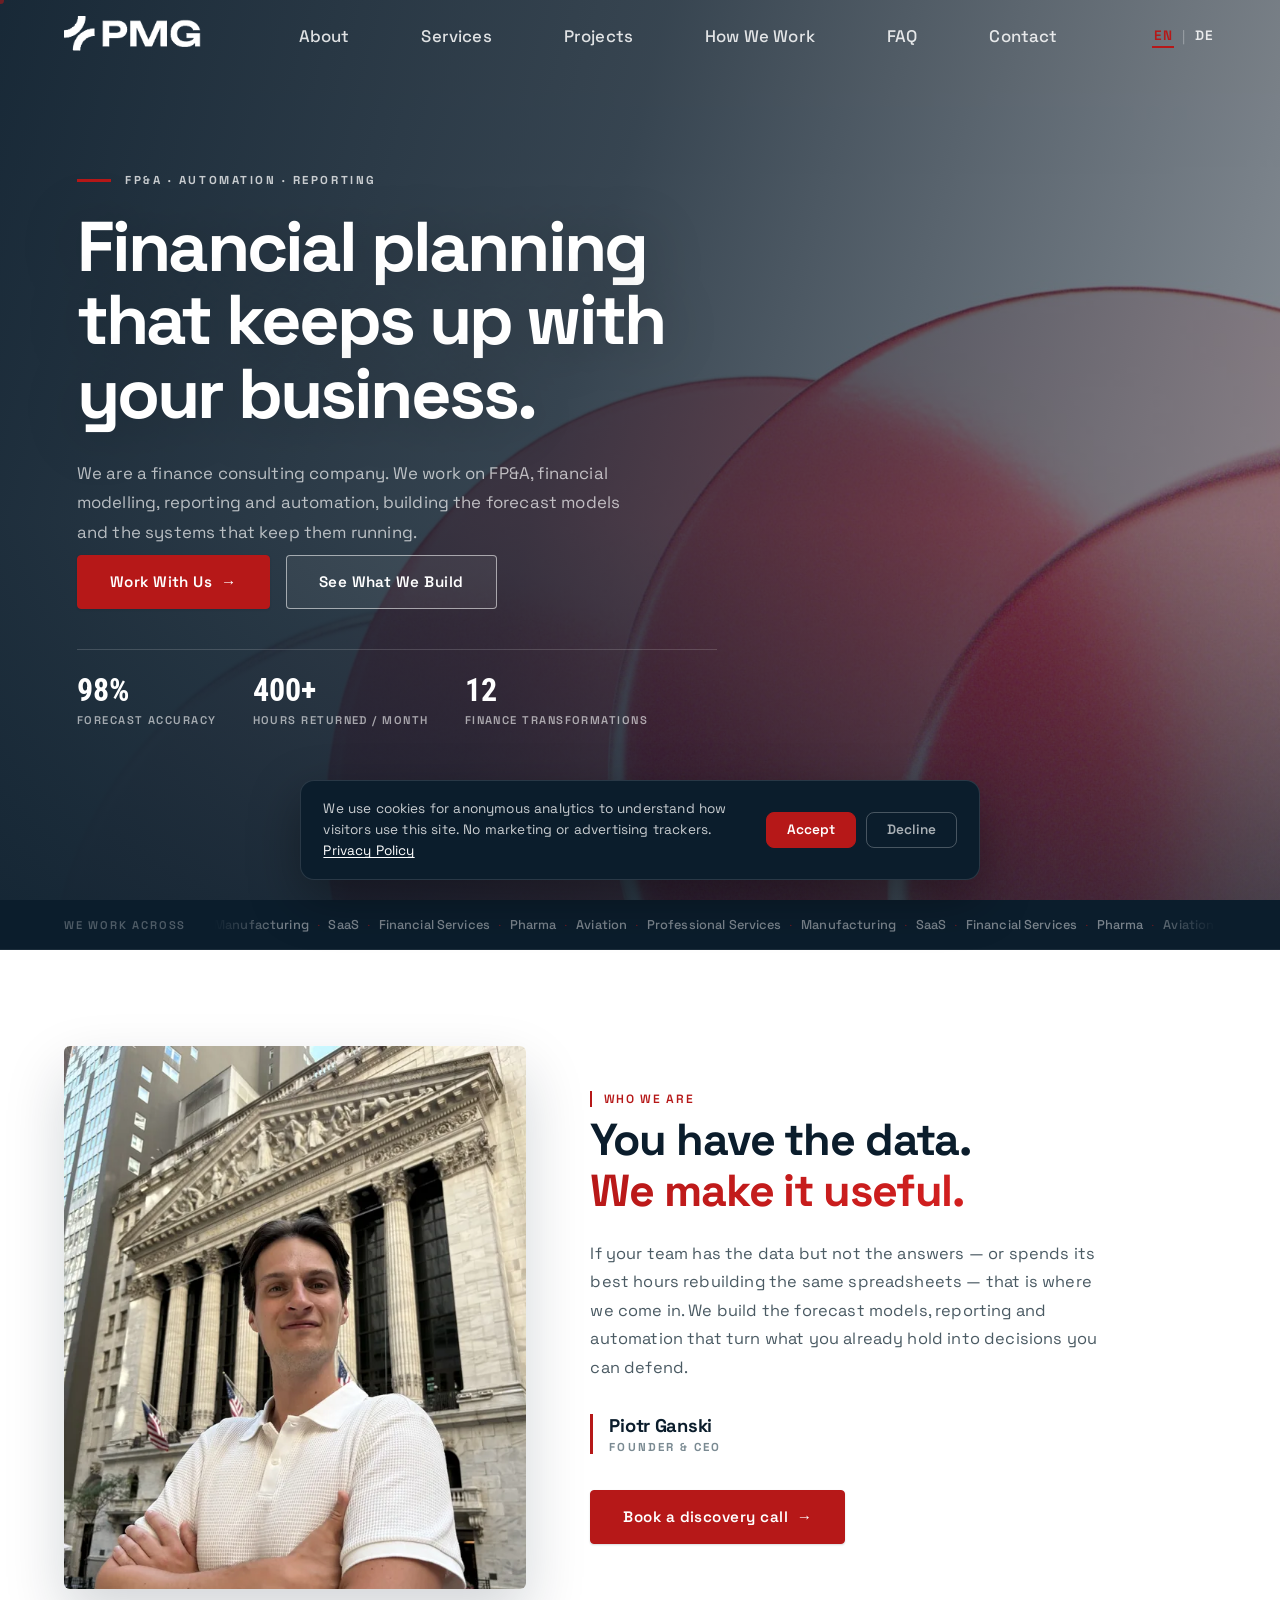
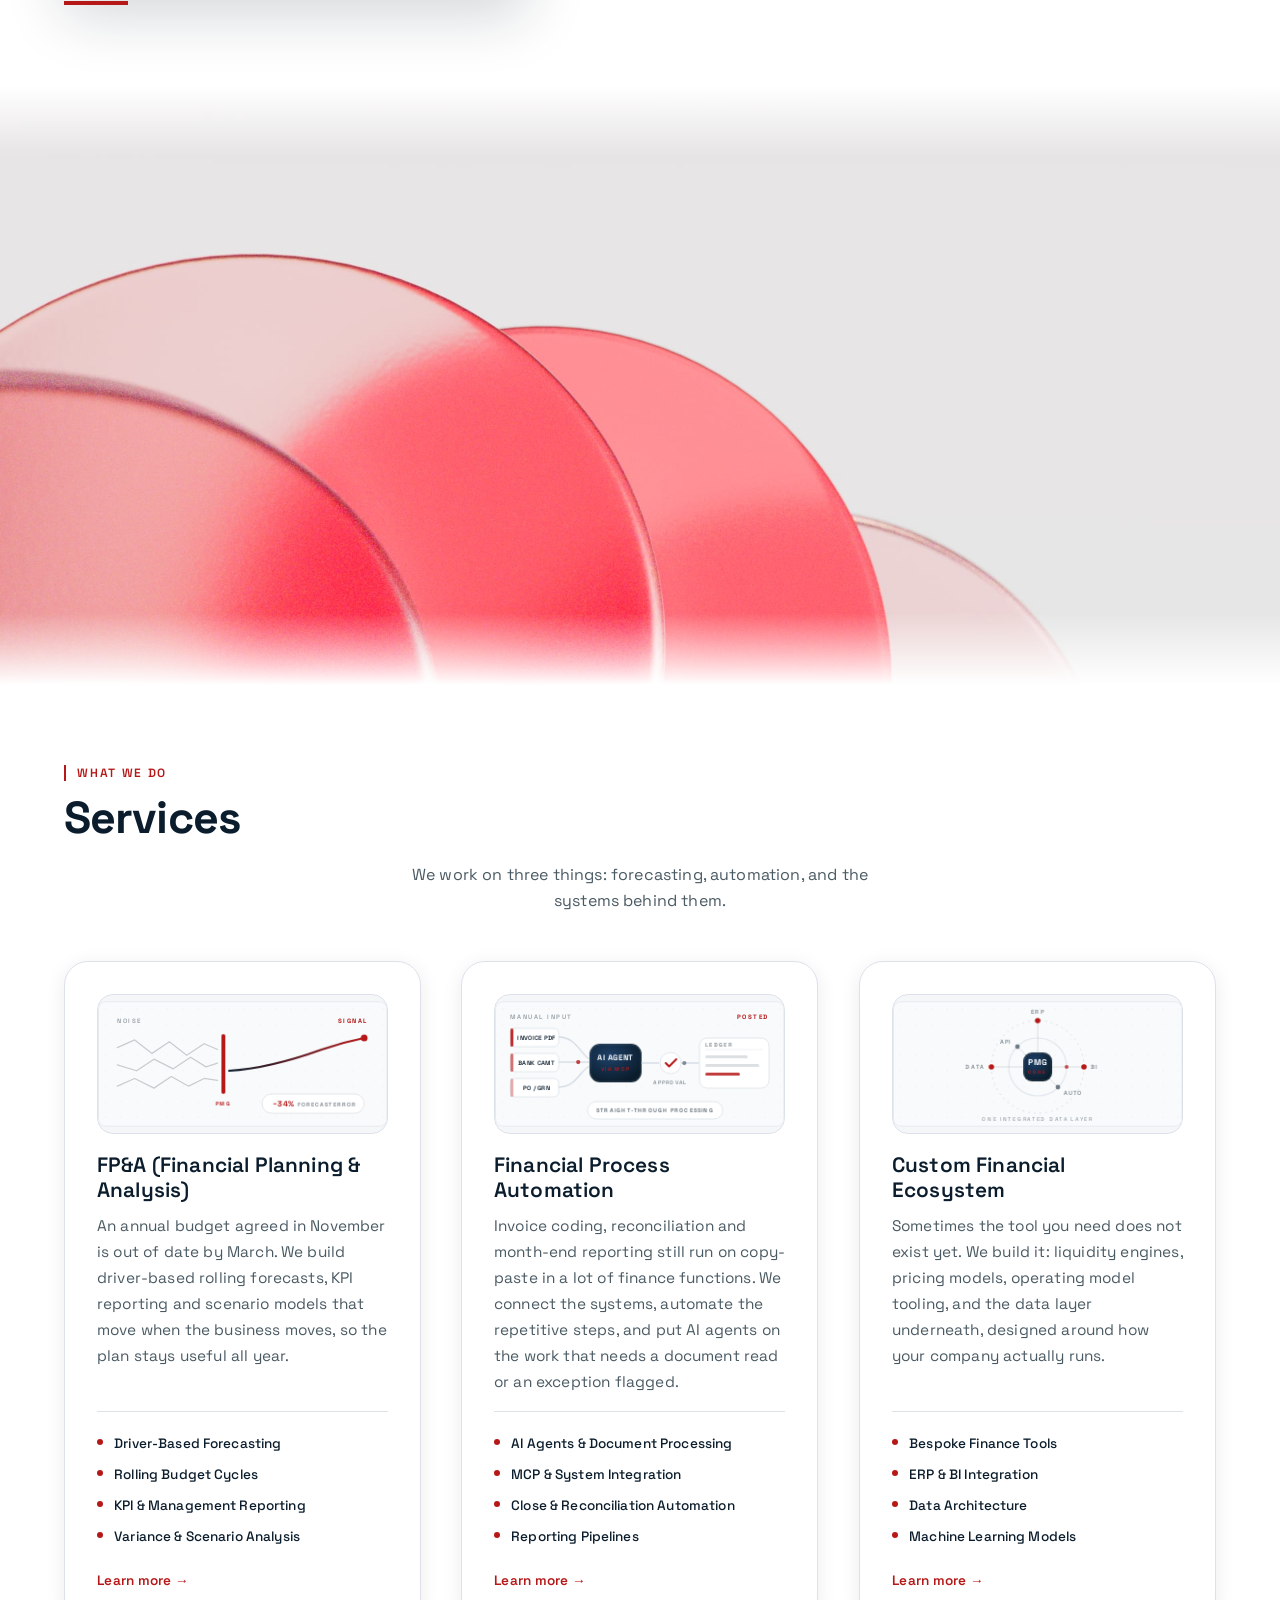
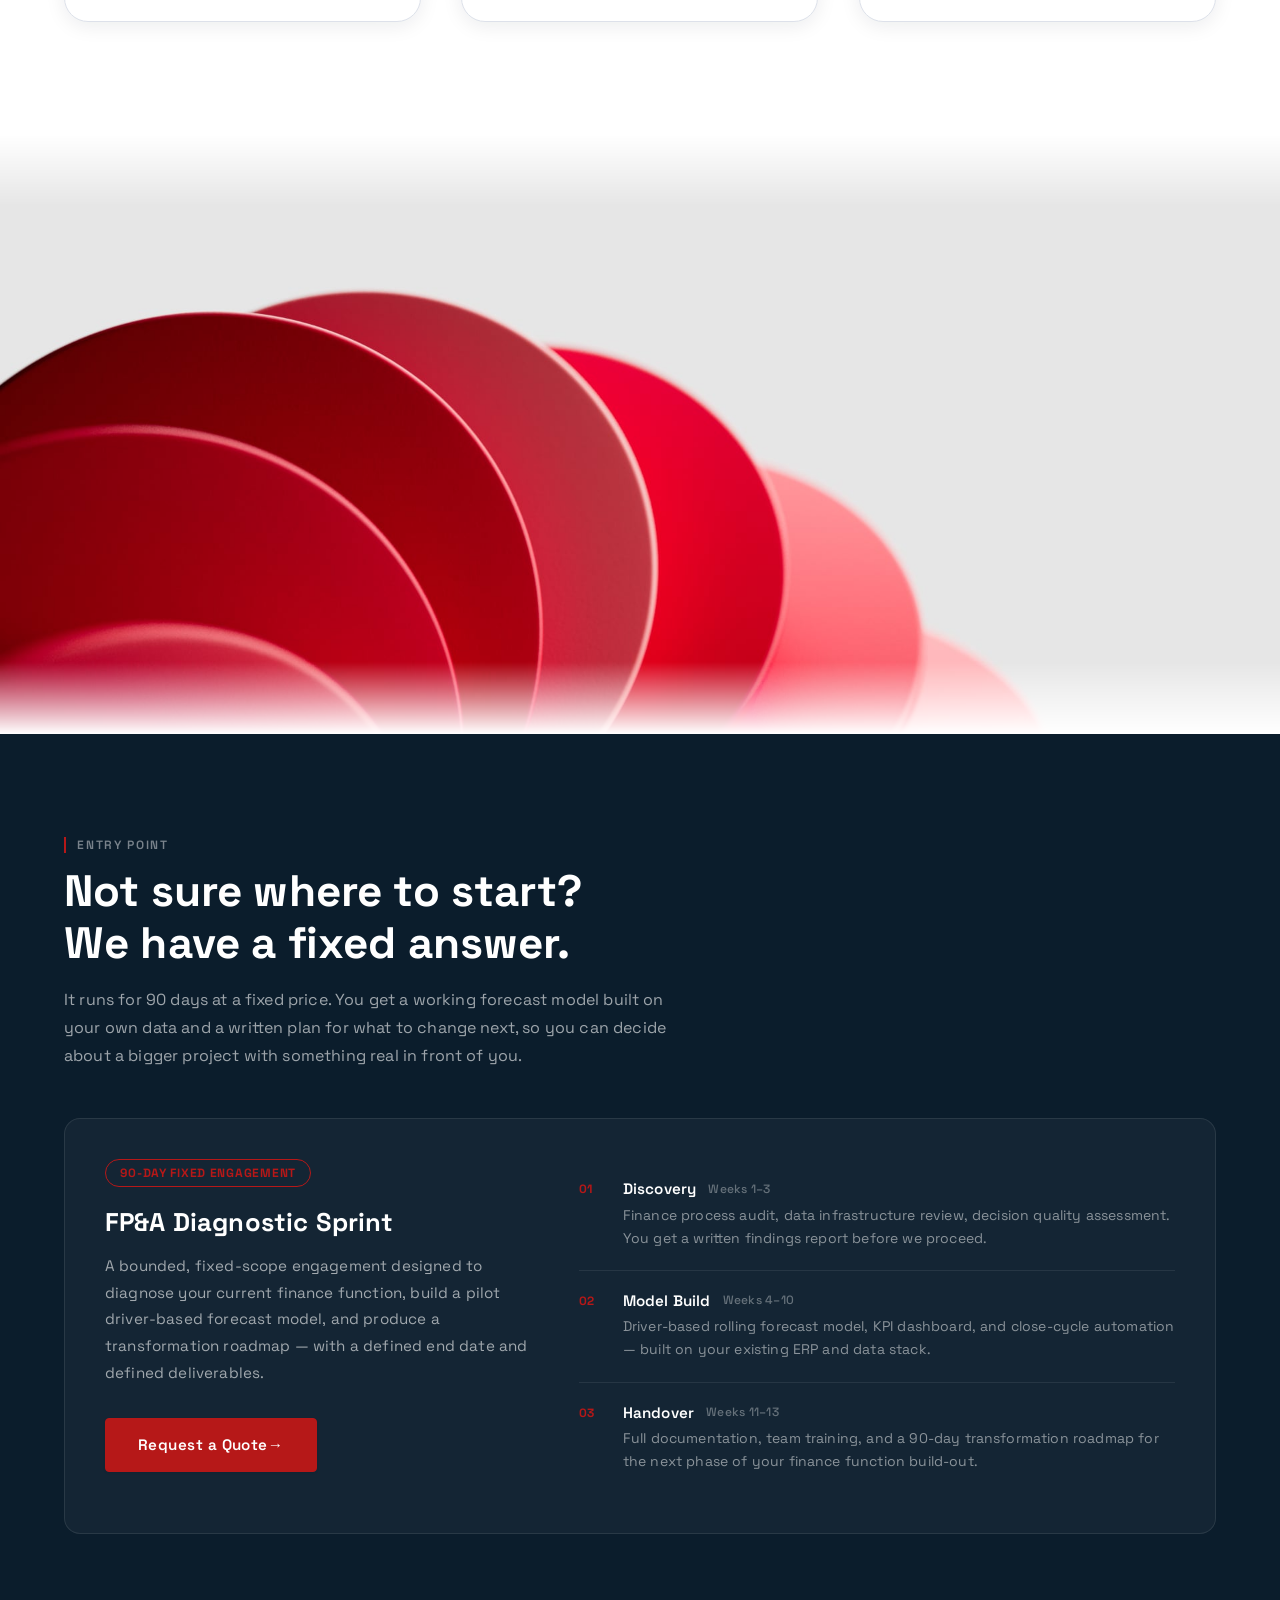
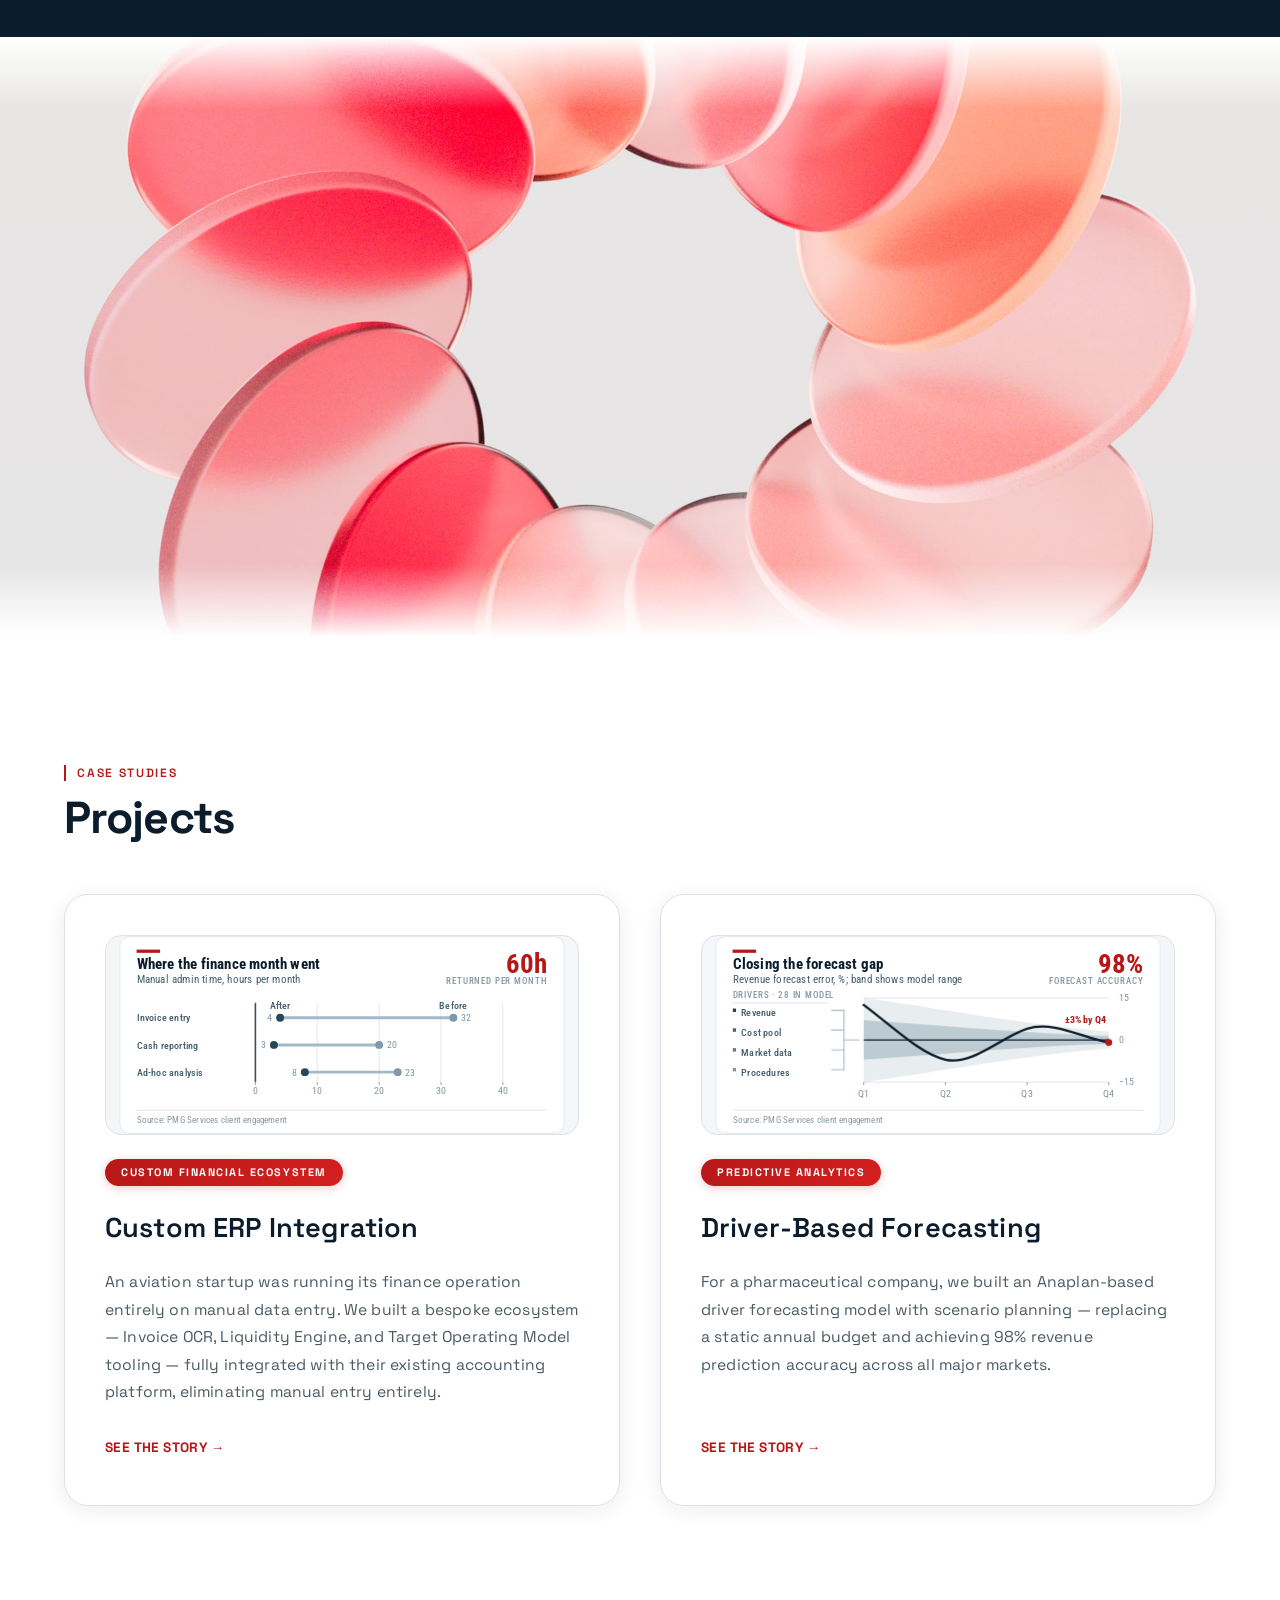
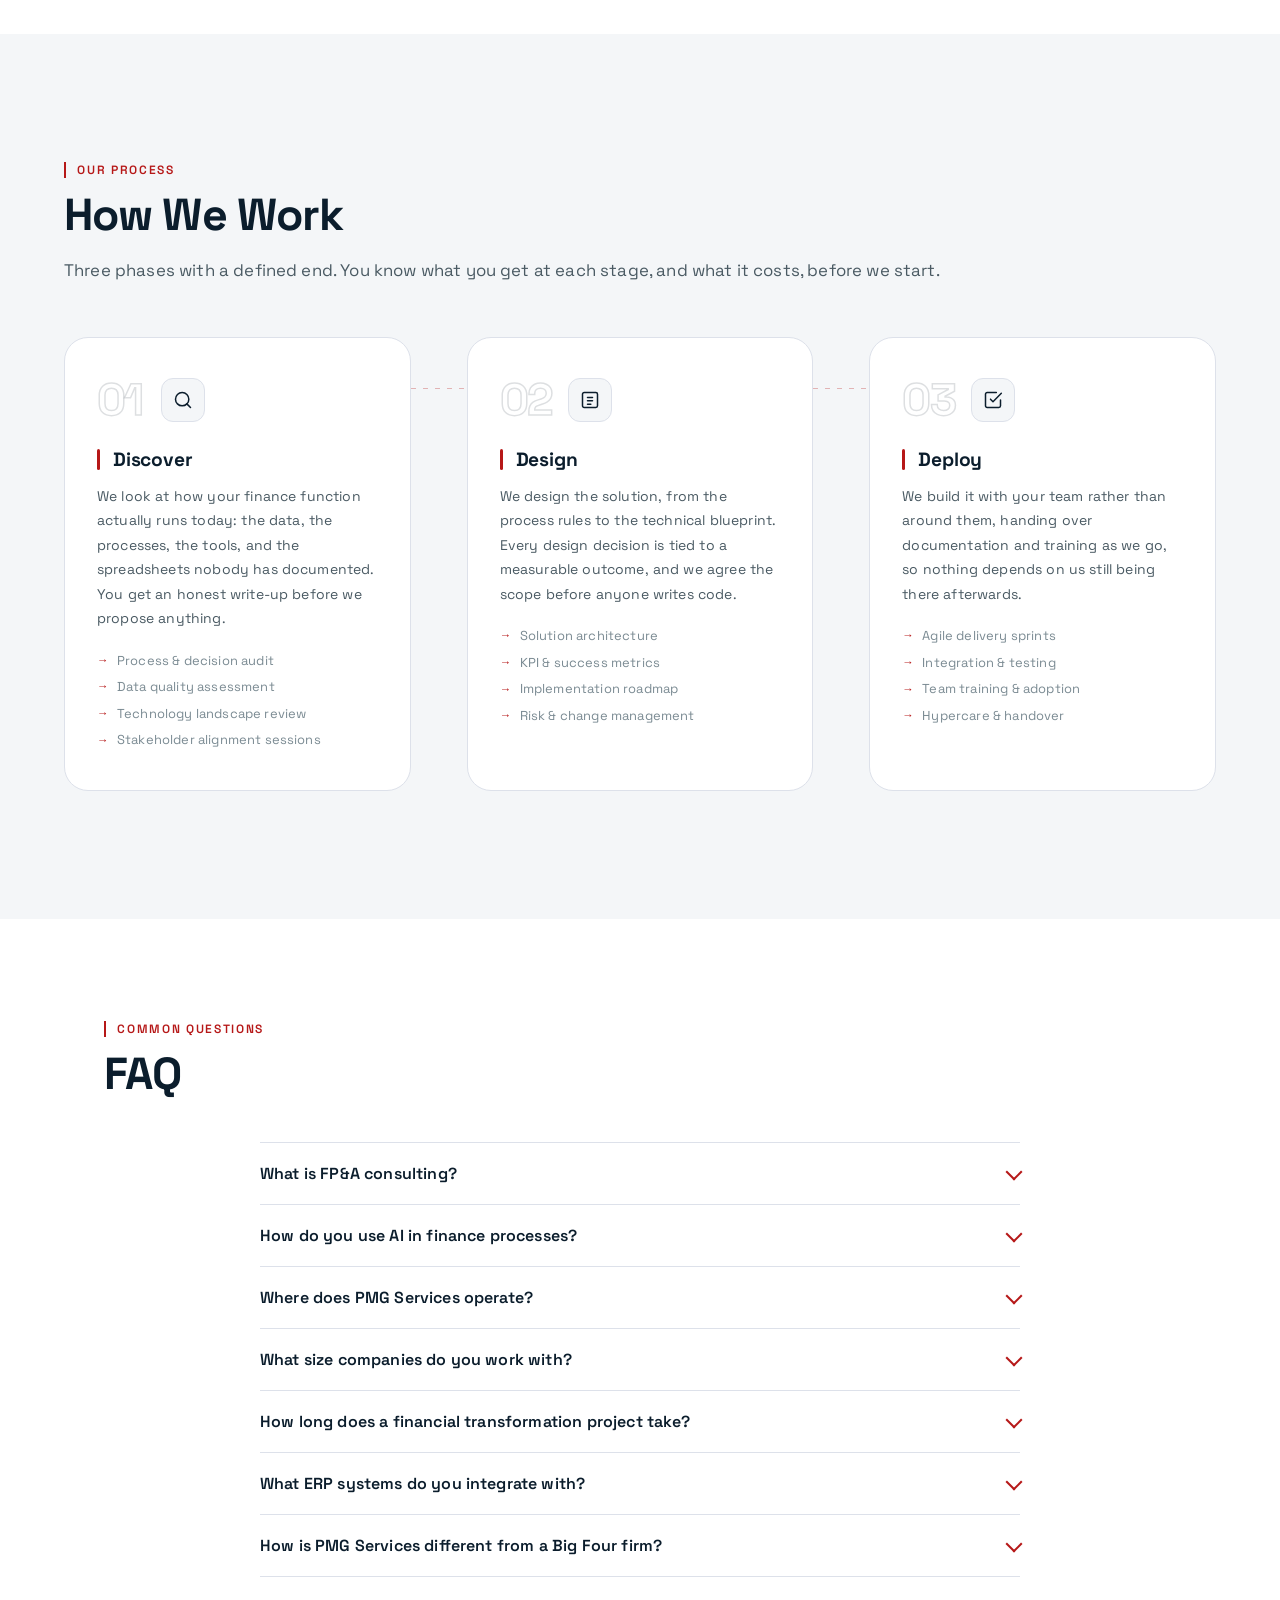
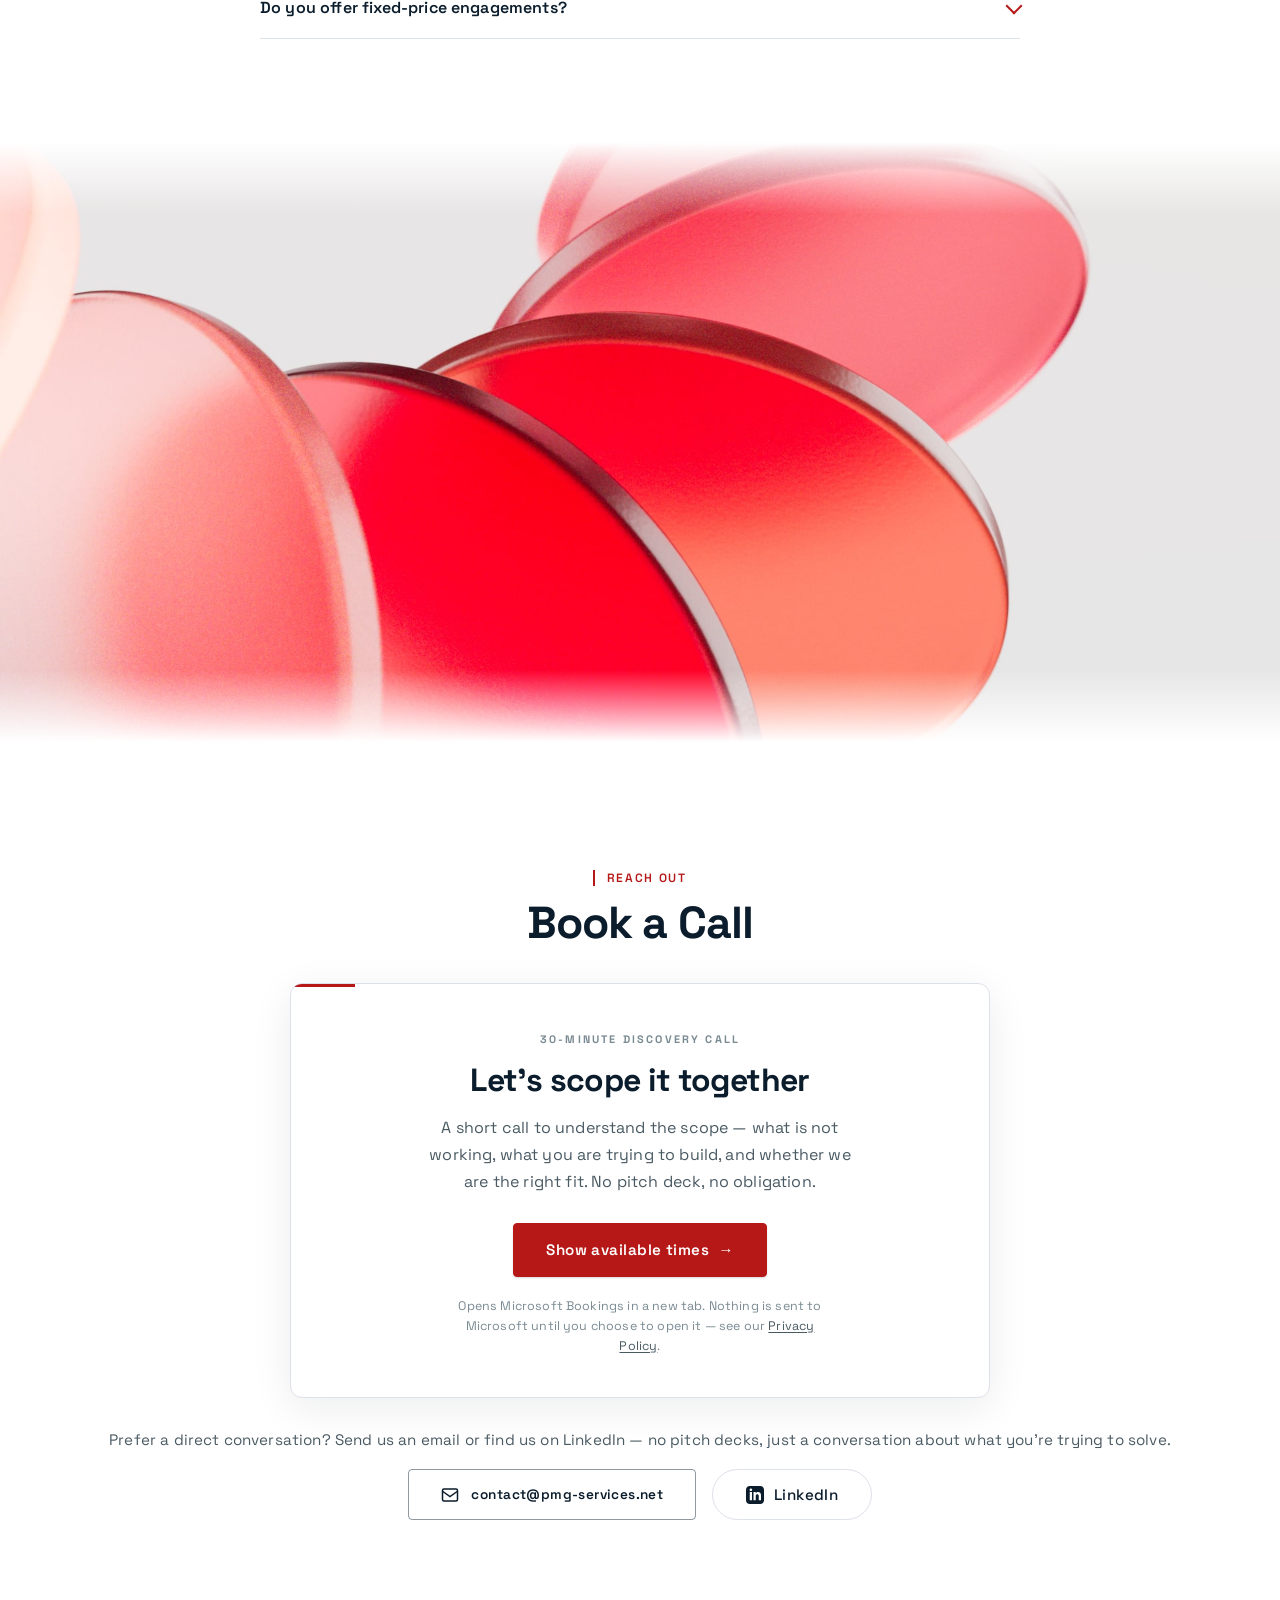
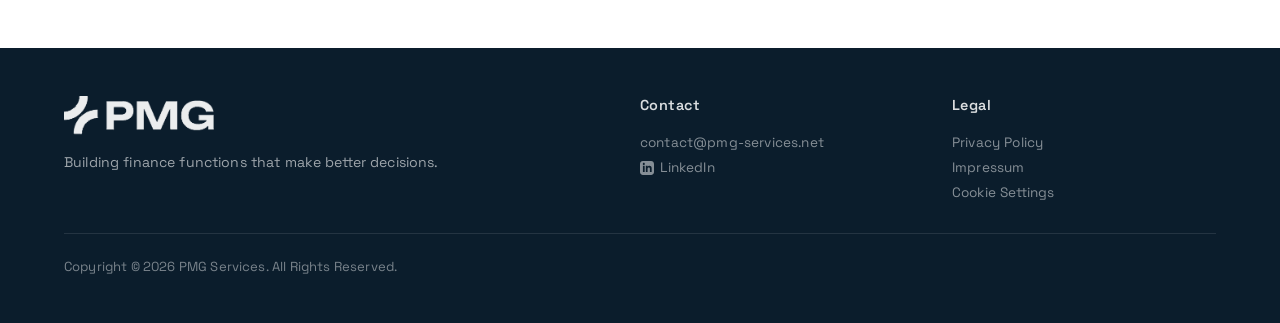
==== commit 31df885f: "2" ====
--- a/index.html
+++ b/index.html
@@ -39,7 +39,7 @@
     <link rel="stylesheet" href="./assets/fonts/fonts.css?v=1" />
 
     <!-- Stylesheets -->
-    <link rel="stylesheet" href="style.css?v=28" />
+    <link rel="stylesheet" href="style.css?v=30" />
     <link rel="stylesheet" href="mediaqueries.css?v=9" />
 
     <!-- JSON-LD Structured Data -->
@@ -281,36 +281,13 @@
     </section>
 
     <!-- ─── PROBLEM STATEMENT ─── -->
-    <section id="problem" class="problem-section">
-      <div class="problem-inner">
-        <span class="section-label problem-label section-reveal">The reality</span>
-        <h2 class="problem-headline section-reveal">The numbers arrive.<br>They just arrive<br>too late to use.</h2>
-        <div class="problem-grid">
-          <div class="problem-card">
-            <div class="problem-num">01</div>
-            <p class="problem-quote">"We'll have the numbers ready by the 15th."</p>
-            <p class="problem-explanation">By the 15th the decision has usually been made without them. Finance ends up documenting choices rather than shaping them.</p>
-          </div>
-          <div class="problem-card">
-            <div class="problem-num">02</div>
-            <p class="problem-quote">"The forecast is last year's budget plus 10%."</p>
-            <p class="problem-explanation">A number negotiated in a meeting rather than derived from anything. When the market moves, nobody can say which part of the plan should move with it.</p>
-          </div>
-          <div class="problem-card">
-            <div class="problem-num">03</div>
-            <p class="problem-quote">"Can you pull that from the ERP? It'll take a few days."</p>
-            <p class="problem-explanation">Every question costs days of someone's week. So people stop asking, and the decision gets made on whatever was already on the slide.</p>
-          </div>
-        </div>
-        <p class="problem-resolution"><strong>None of this is a people problem.</strong> It is a wiring problem, and wiring can be changed.</p>
-      </div>
-    </section>
-
     <!-- ─── SERVICES ─── -->
+    <div class="section-divider divider--discs" aria-hidden="true"></div>
+
     <section id="about">
       <span class="section-label section-reveal">What we do</span>
       <h2 class="title section-reveal">Services</h2>
-      <p class="services-intro section-reveal">Forecasting, automation, and the systems underneath them.</p>
+      <p class="services-intro section-reveal">We work on three things: forecasting, automation, and the systems behind them.</p>
 
       <div class="services-grid-new">
         
@@ -470,7 +447,7 @@
         <div class="qs-header">
           <span class="section-label qs-label section-reveal">Entry point</span>
           <h2 class="qs-headline section-reveal">Not sure where to start?<br>We have a fixed answer.</h2>
-          <p class="qs-subhead">Ninety days, fixed scope, fixed price. You get a working forecast model built on your own data and a written plan for what to change next, before committing to anything larger.</p>
+          <p class="qs-subhead">It runs for 90 days at a fixed price. You get a working forecast model built on your own data and a written plan for what to change next, so you can decide about a bigger project with something real in front of you.</p>
         </div>
         <div class="qs-card">
           <div class="qs-card-left">
@@ -772,7 +749,7 @@
     <section id="how-we-work">
       <span class="section-label section-reveal">Our process</span>
       <h2 class="title section-reveal">How We Work</h2>
-      <p class="hww-intro section-reveal">Three phases with a defined end. You know what you get at each stage, and what it costs, before we start.</p>
+      <p class="hww-intro section-reveal">Three phases, with a clear end date. You know what you get at each stage and what it costs before we start.</p>
       <div class="hww-steps">
 
         <div class="hww-step">
@@ -785,7 +762,7 @@
             </div>
           </div>
           <h3 class="hww-title">Discover</h3>
-          <p class="hww-desc">We look at how your finance function actually runs today: the data, the processes, the tools, and the spreadsheets nobody has documented. You get an honest write-up before we propose anything.</p>
+          <p class="hww-desc">We start by looking at how your finance team works today: the data, the processes, the tools and the spreadsheets nobody wrote down. Then we send you what we found, before suggesting anything.</p>
           <ul class="hww-bullets">
             <li>Process &amp; decision audit</li>
             <li>Data quality assessment</li>
@@ -1012,7 +989,7 @@
       </svg>
     </button>
 
-    <script src="script.js?v=16"></script>
+    <script src="script.js?v=18"></script>
 
     <!-- ─── KPI STATEMENT ANIMATION ─── -->
     <script>
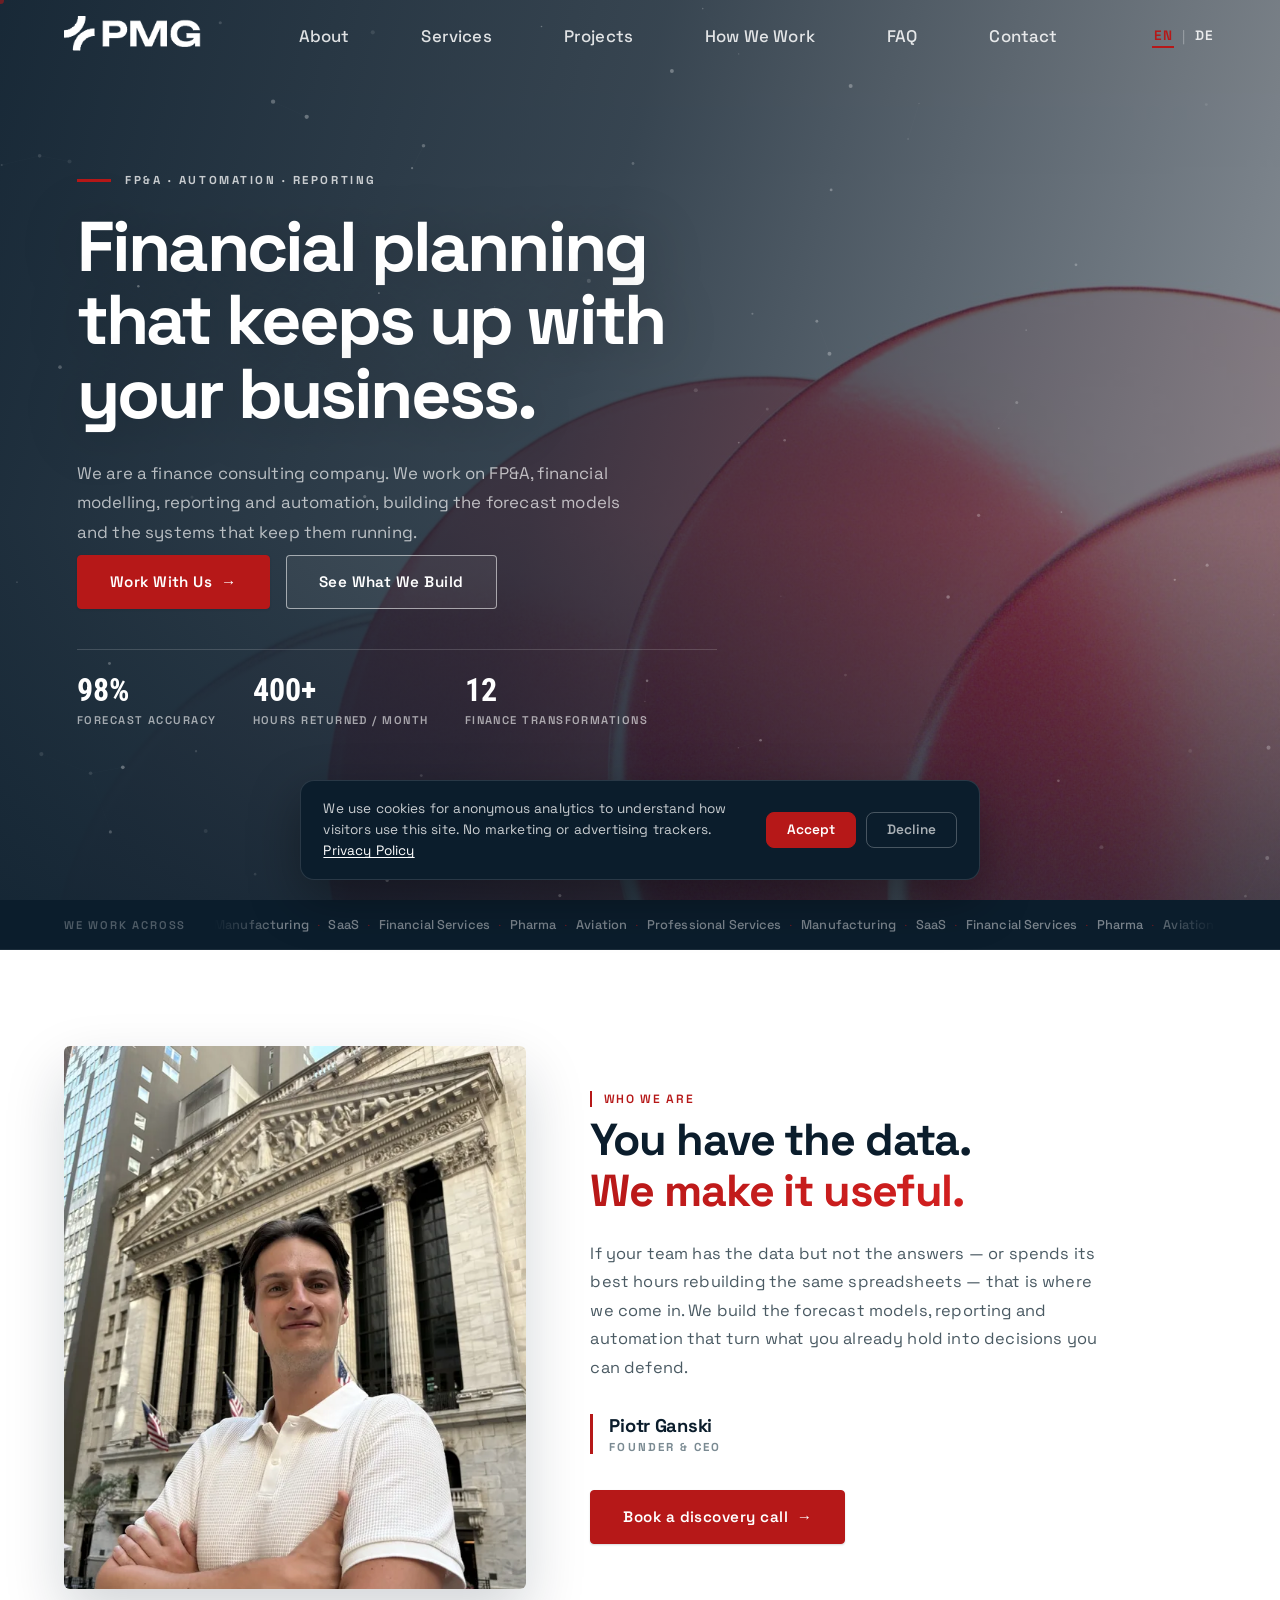
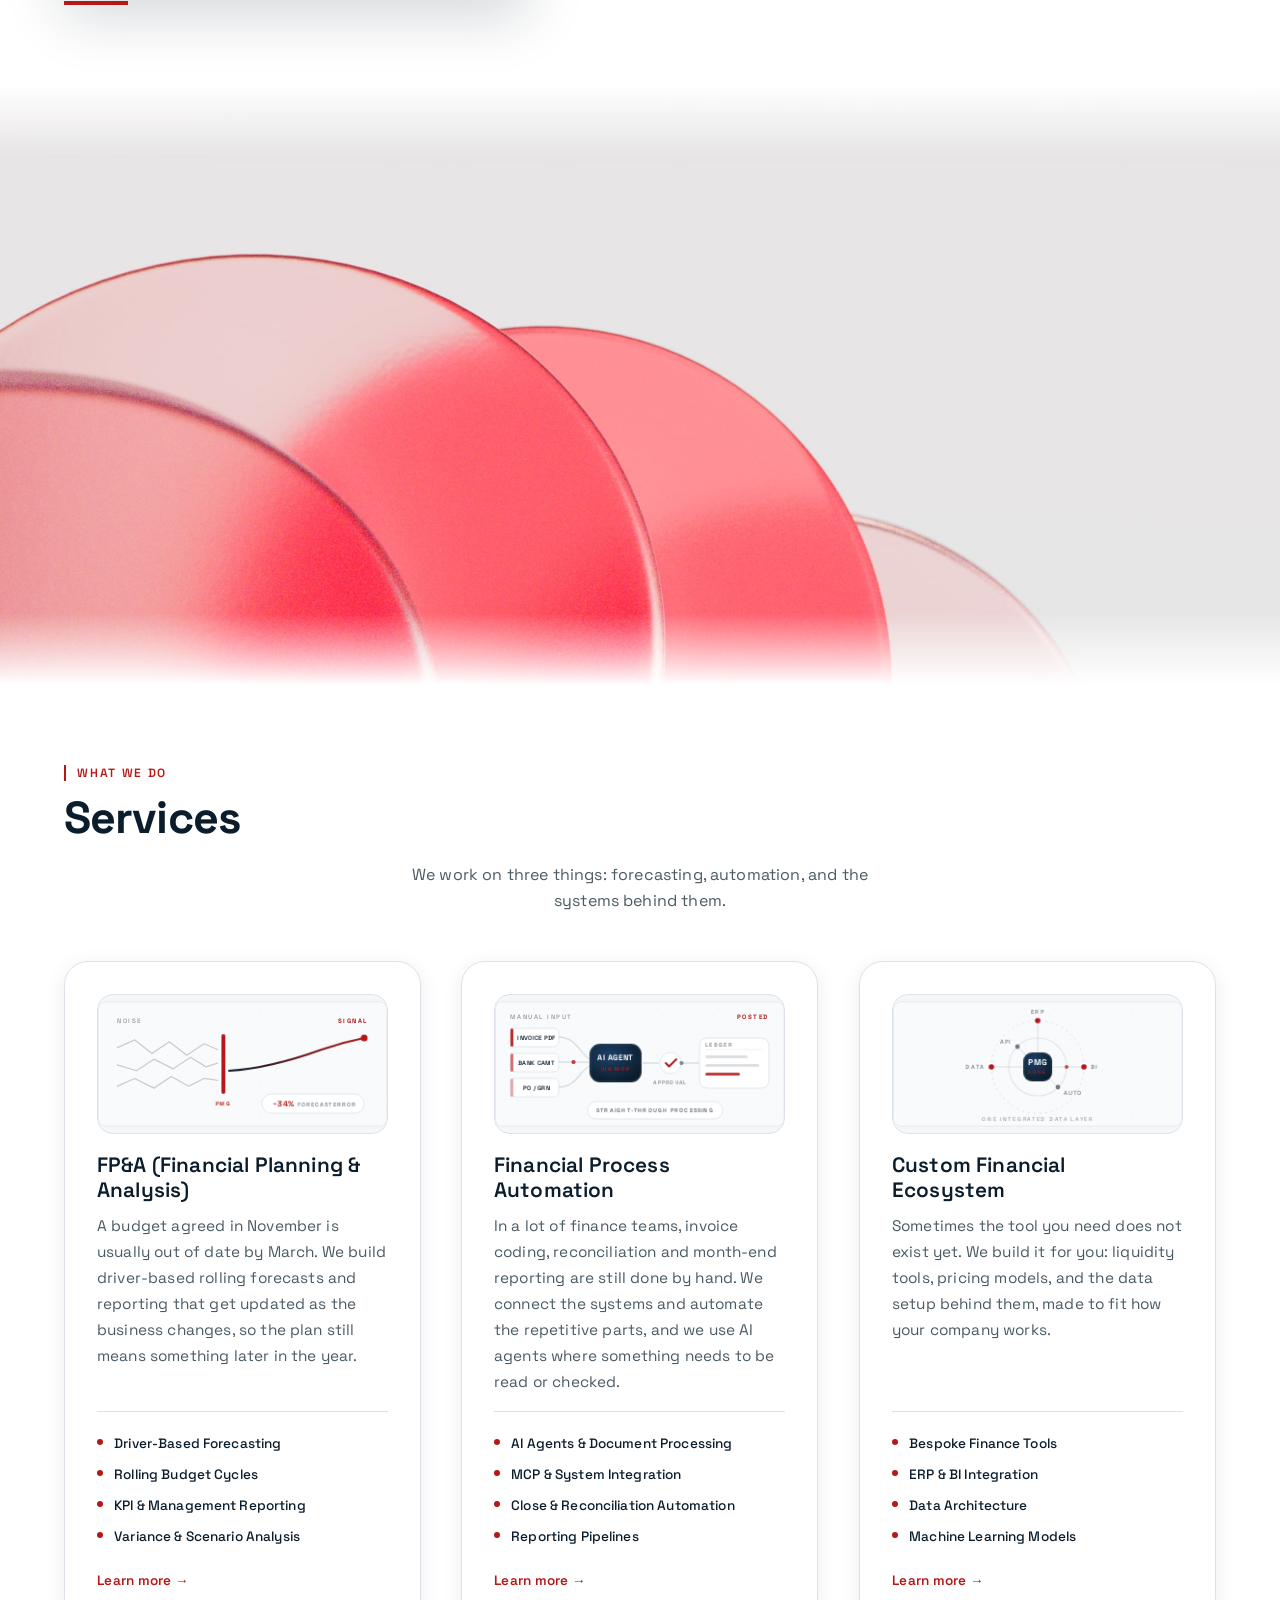
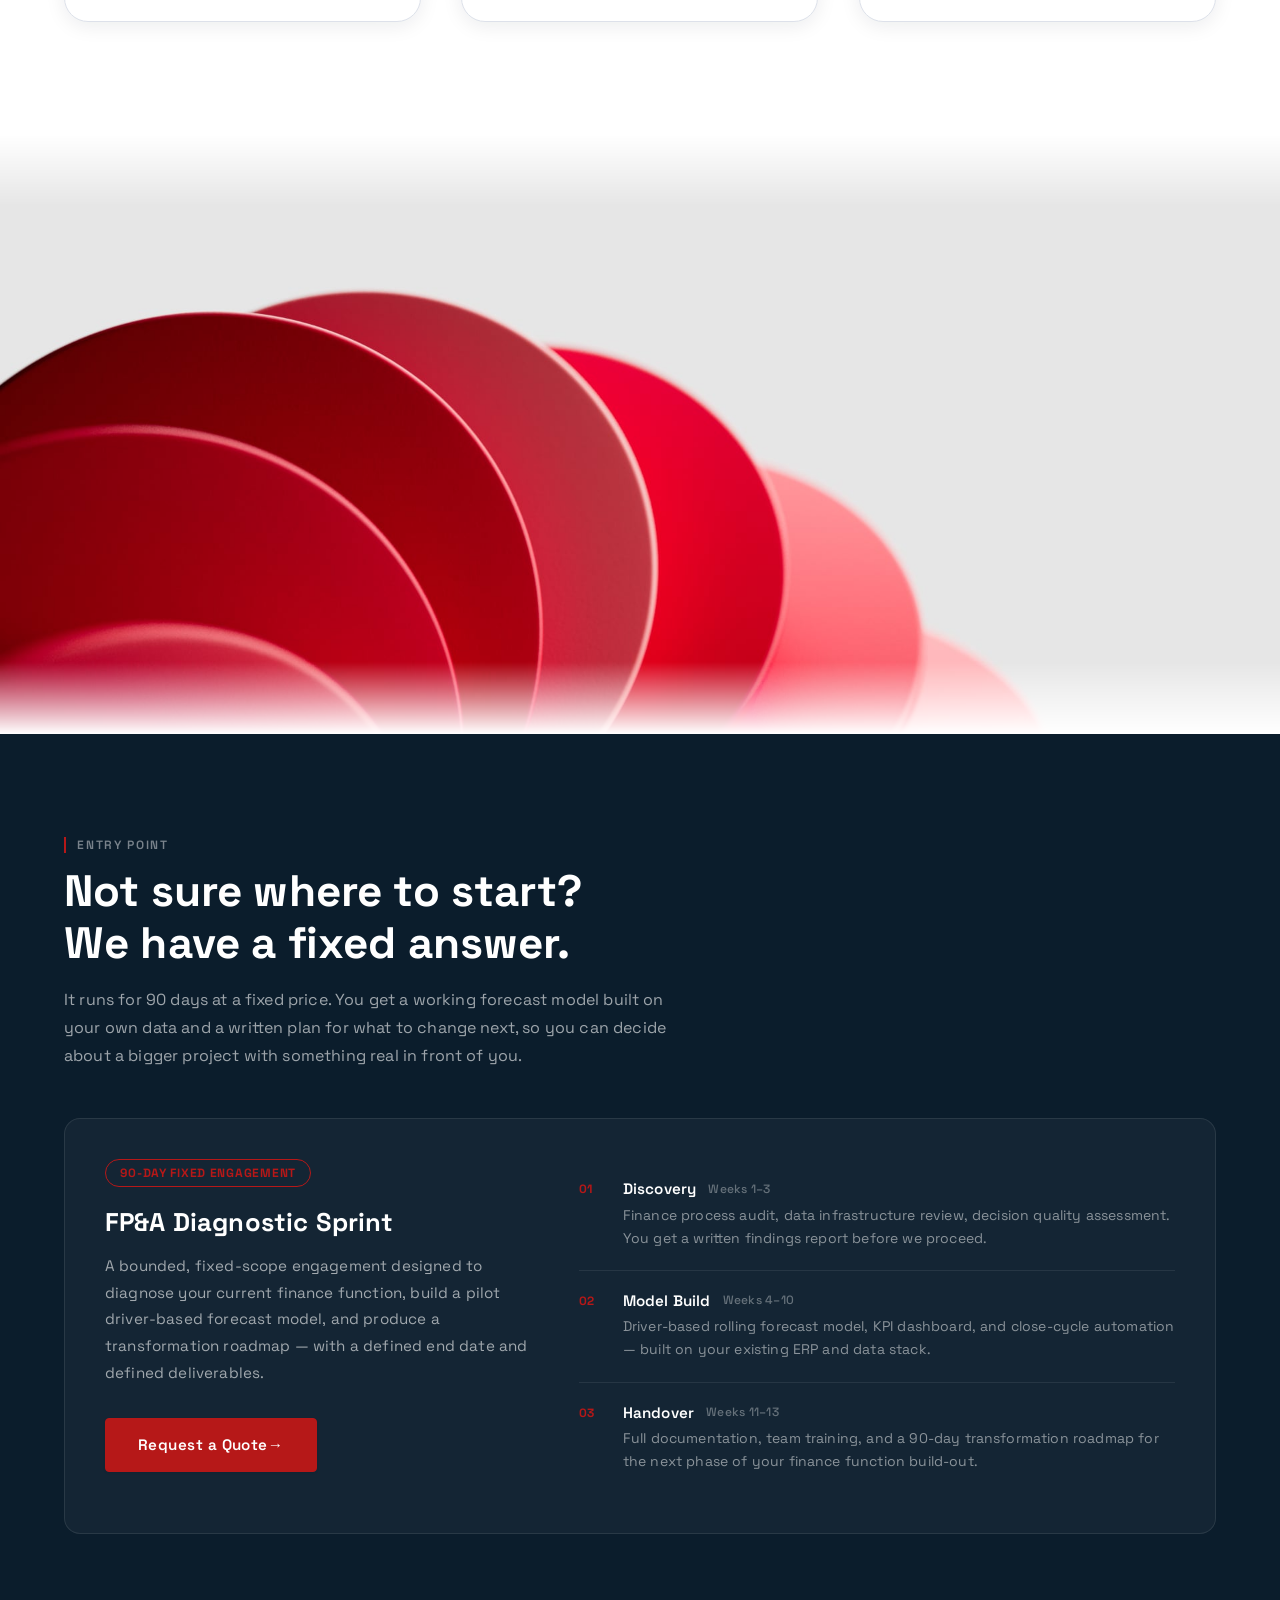
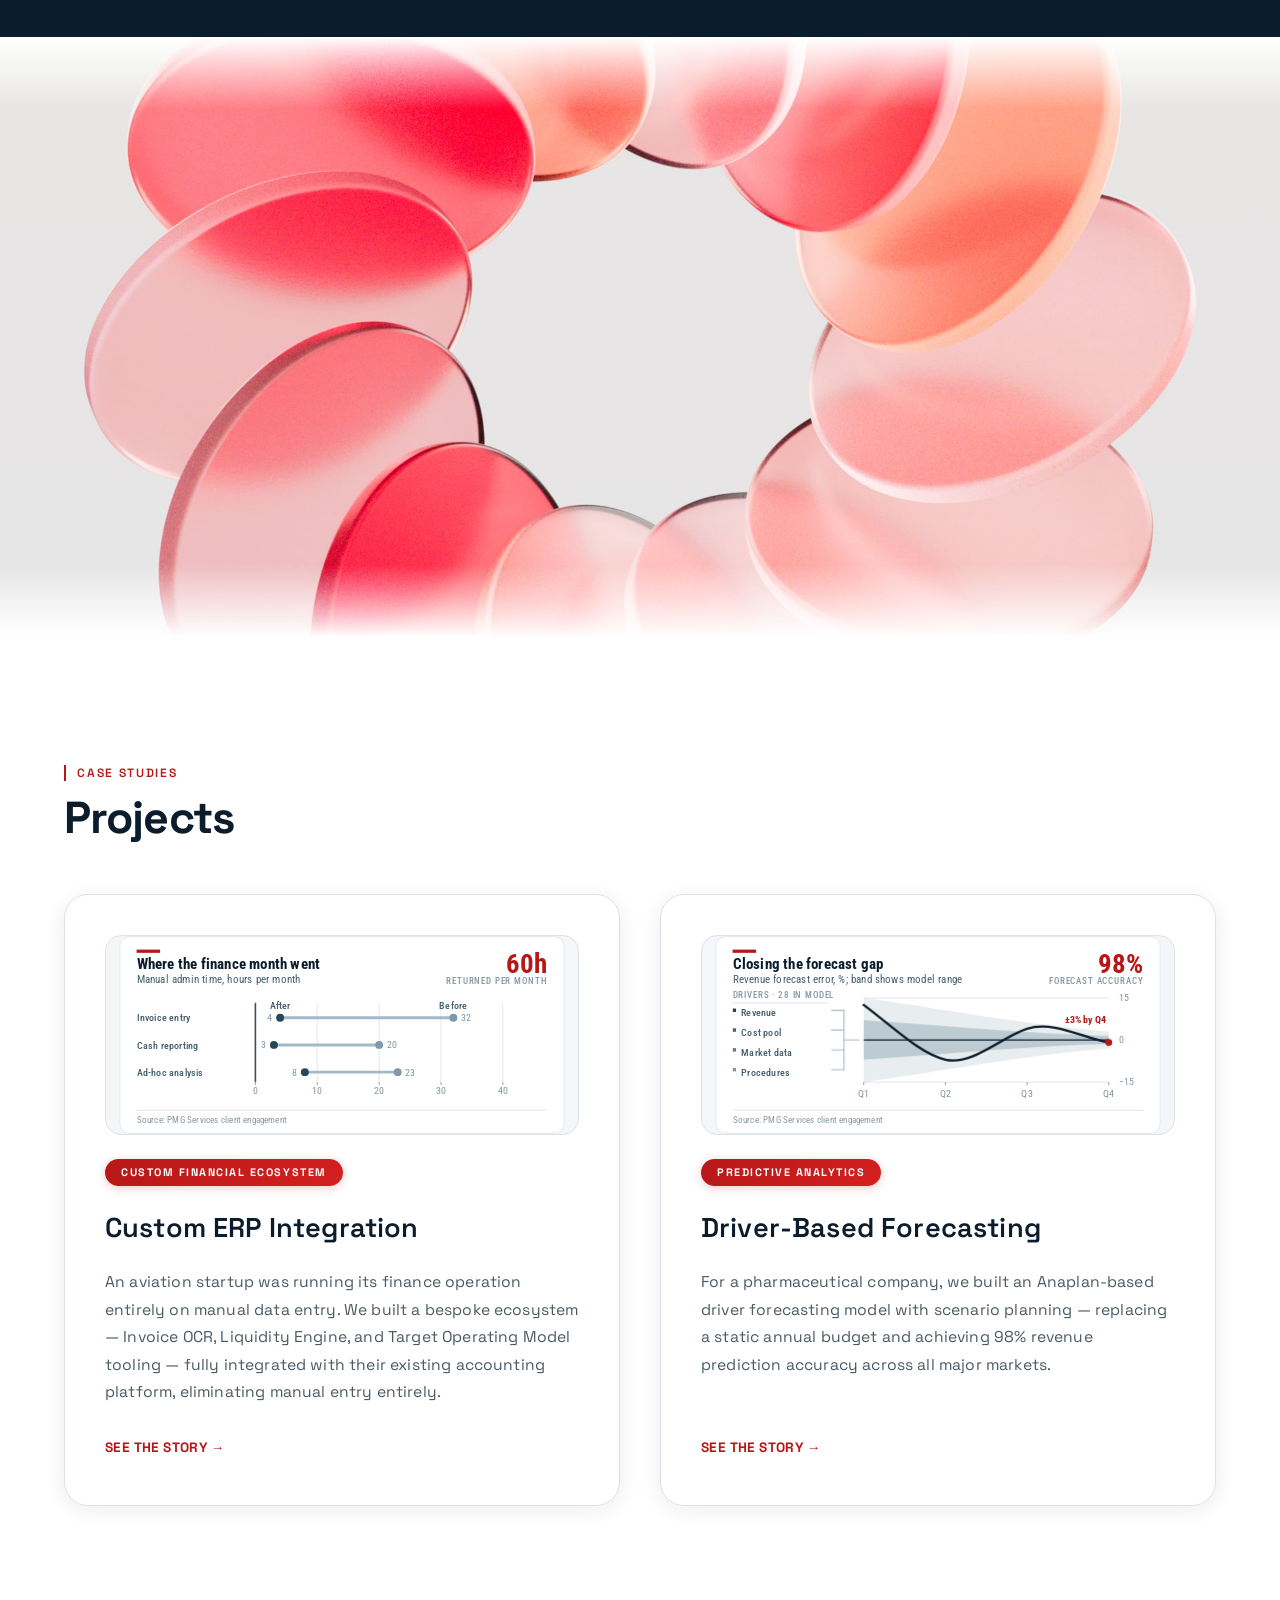
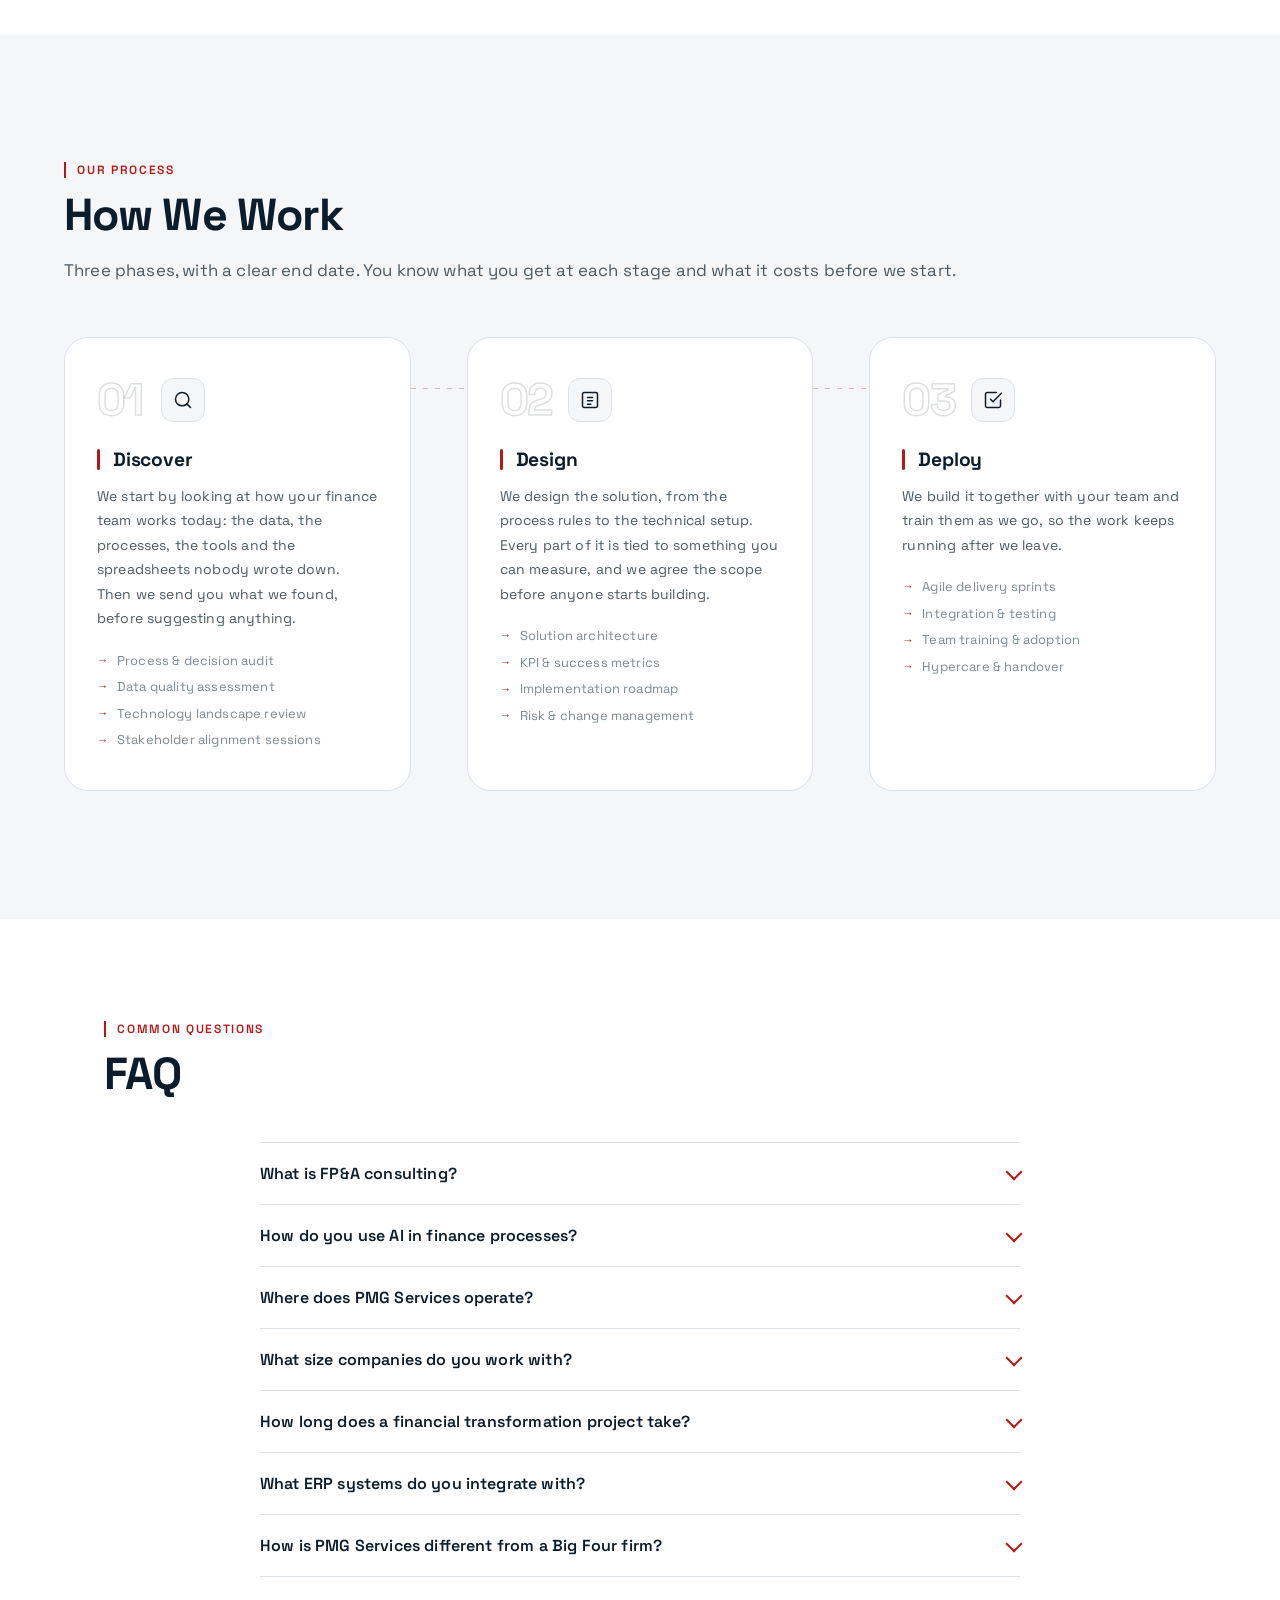
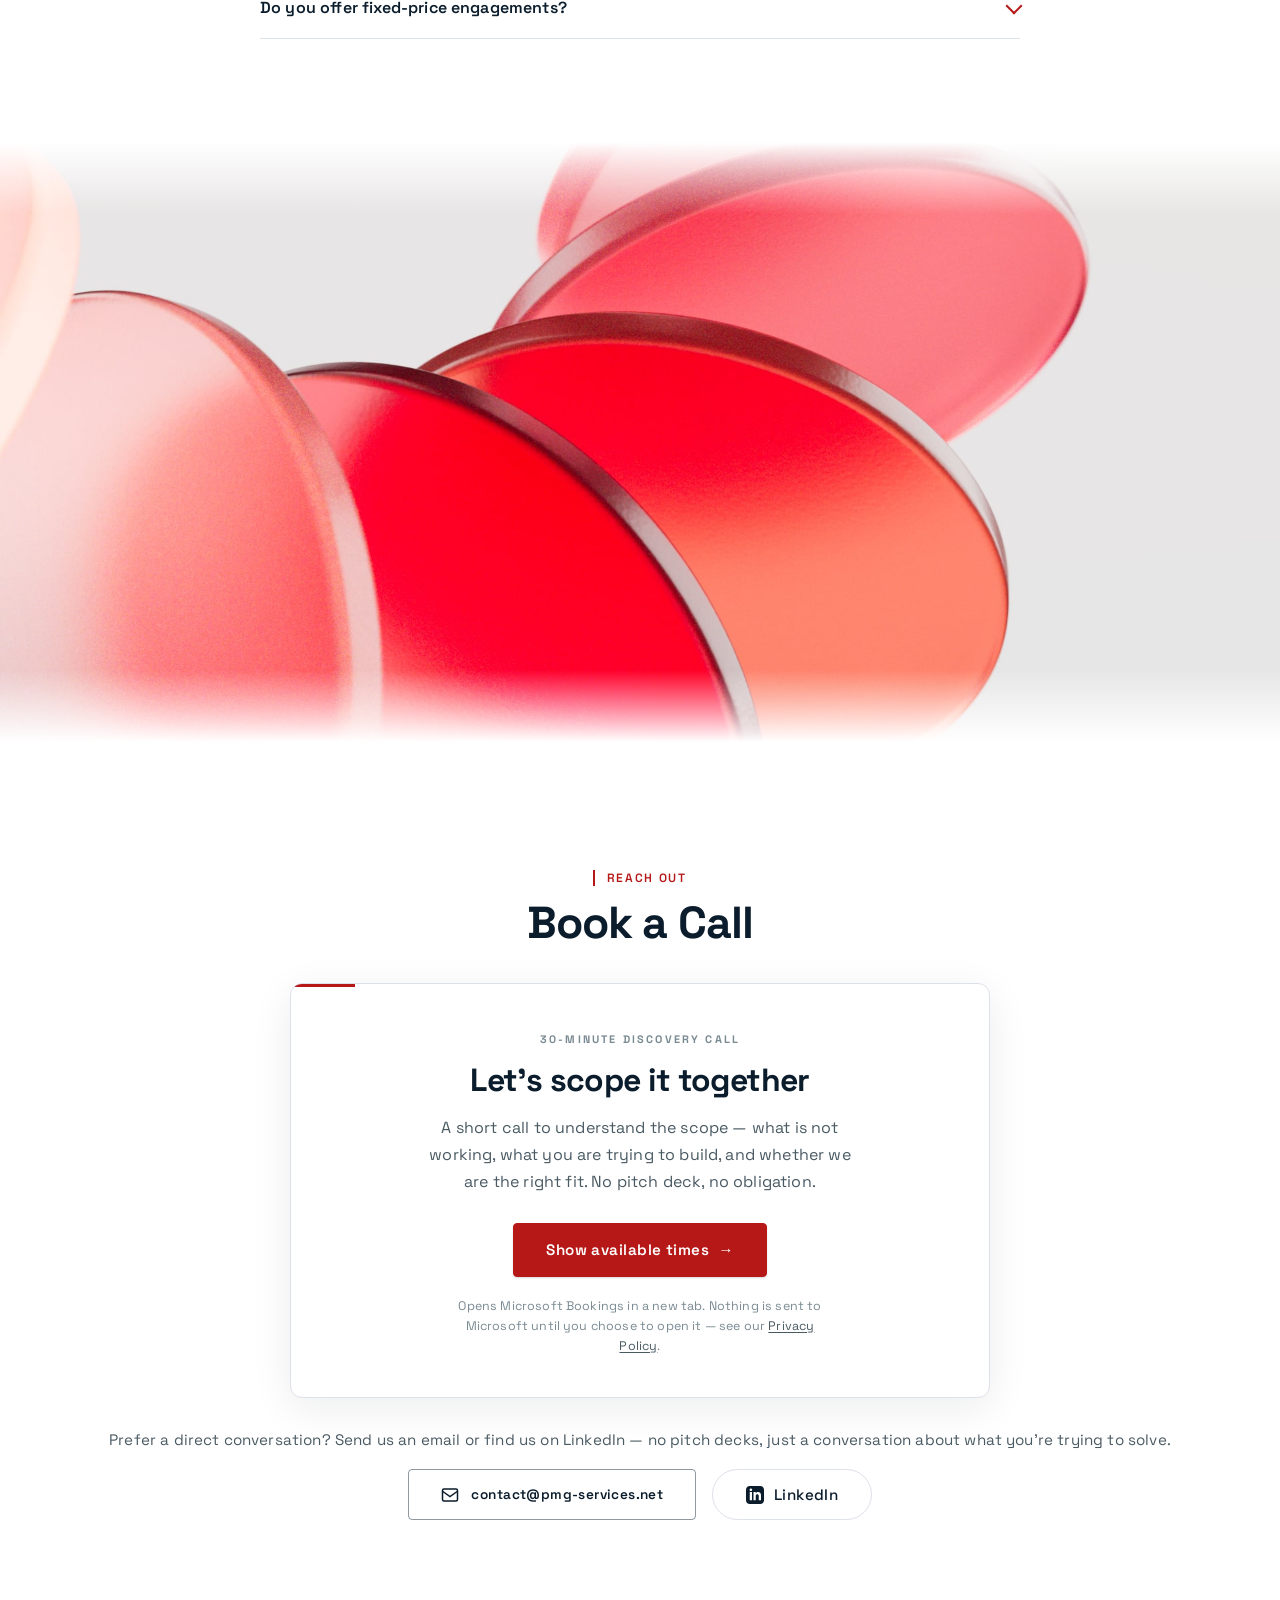
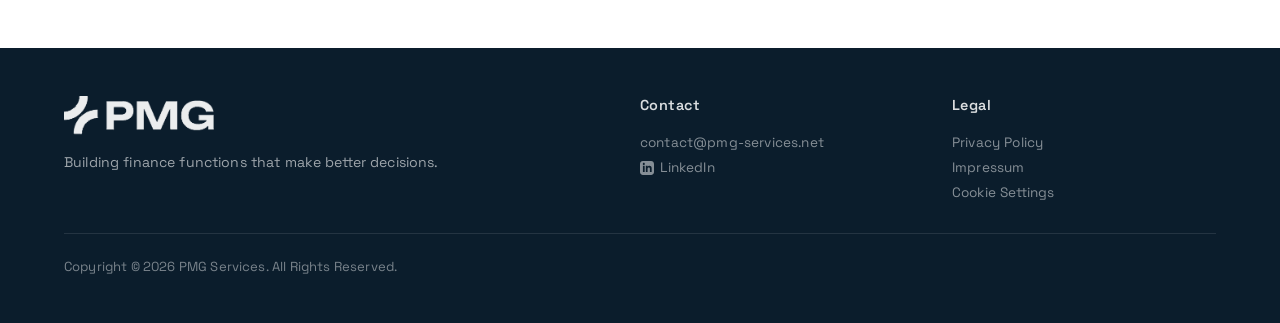
==== commit f1a507d2: "1" ====
--- a/index.html
+++ b/index.html
@@ -39,7 +39,7 @@
     <link rel="stylesheet" href="./assets/fonts/fonts.css?v=1" />
 
     <!-- Stylesheets -->
-    <link rel="stylesheet" href="style.css?v=30" />
+    <link rel="stylesheet" href="style.css?v=31" />
     <link rel="stylesheet" href="mediaqueries.css?v=9" />
 
     <!-- JSON-LD Structured Data -->
@@ -320,7 +320,7 @@
             </svg>
           </div>
           <h2 class="service-card-title">FP&amp;A (Financial Planning &amp; Analysis)</h2>
-          <p class="service-card-desc">An annual budget agreed in November is out of date by March. We build driver-based rolling forecasts, KPI reporting and scenario models that move when the business moves, so the plan stays useful all year.</p>
+          <p class="service-card-desc">A budget agreed in November is usually out of date by March. We build driver-based rolling forecasts and reporting that get updated as the business changes, so the plan still means something later in the year.</p>
           <ul class="service-features">
             <li>Driver-Based Forecasting</li>
             <li>Rolling Budget Cycles</li>
@@ -379,7 +379,7 @@
             </svg>
           </div>
           <h2 class="service-card-title">Financial Process Automation</h2>
-          <p class="service-card-desc">Invoice coding, reconciliation and month-end reporting still run on copy-paste in a lot of finance functions. We connect the systems, automate the repetitive steps, and put AI agents on the work that needs a document read or an exception flagged.</p>
+          <p class="service-card-desc">In a lot of finance teams, invoice coding, reconciliation and month-end reporting are still done by hand. We connect the systems and automate the repetitive parts, and we use AI agents where something needs to be read or checked.</p>
           <ul class="service-features">
             <li>AI Agents &amp; Document Processing</li>
             <li>MCP &amp; System Integration</li>
@@ -425,7 +425,7 @@
             </svg>
           </div>
           <h2 class="service-card-title">Custom Financial Ecosystem</h2>
-          <p class="service-card-desc">Sometimes the tool you need does not exist yet. We build it: liquidity engines, pricing models, operating model tooling, and the data layer underneath, designed around how your company actually runs.</p>
+          <p class="service-card-desc">Sometimes the tool you need does not exist yet. We build it for you: liquidity tools, pricing models, and the data setup behind them, made to fit how your company works.</p>
           <ul class="service-features">
             <li>Bespoke Finance Tools</li>
             <li>ERP &amp; BI Integration</li>
@@ -784,7 +784,7 @@
             </div>
           </div>
           <h3 class="hww-title">Design</h3>
-          <p class="hww-desc">We design the solution, from the process rules to the technical blueprint. Every design decision is tied to a measurable outcome, and we agree the scope before anyone writes code.</p>
+          <p class="hww-desc">We design the solution, from the process rules to the technical setup. Every part of it is tied to something you can measure, and we agree the scope before anyone starts building.</p>
           <ul class="hww-bullets">
             <li>Solution architecture</li>
             <li>KPI &amp; success metrics</li>
@@ -806,7 +806,7 @@
             </div>
           </div>
           <h3 class="hww-title">Deploy</h3>
-          <p class="hww-desc">We build it with your team rather than around them, handing over documentation and training as we go, so nothing depends on us still being there afterwards.</p>
+          <p class="hww-desc">We build it together with your team and train them as we go, so the work keeps running after we leave.</p>
           <ul class="hww-bullets">
             <li>Agile delivery sprints</li>
             <li>Integration &amp; testing</li>
@@ -989,7 +989,7 @@
       </svg>
     </button>
 
-    <script src="script.js?v=18"></script>
+    <script src="script.js?v=19"></script>
 
     <!-- ─── KPI STATEMENT ANIMATION ─── -->
     <script>
--- a/style.css
+++ b/style.css
@@ -1067,10 +1067,10 @@
 
 .au-cta { margin-top: 0; }
 
-@media (max-width: 860px) {
+@media (max-width: 900px) {
   #about-us { padding: 4rem var(--page-gutter); }
   .au-container { grid-template-columns: 1fr; gap: 2.5rem; }
-  .au-photo { max-width: 400px; }
+  .au-photo { max-width: 400px; align-self: start; }
   .au-photo img { height: auto; }
   .au-lead { max-width: none; }
 }
@@ -1249,20 +1249,13 @@
 
 /* ── Responsive ── */
 
+/* Stacking for #about-us lives with the rest of its rules, at 900px.
+   This block used to stack it here too, at a different breakpoint from
+   the photo rules, which left 861-900px with a full-width stretched
+   portrait. */
 @media screen and (max-width: 900px) {
-  .au-container {
-    grid-template-columns: 1fr;
-    gap: 3rem;
-  }
-  .au-statement {
-    position: static;
-  }
   .au-headline {
     font-size: 2.2rem;
-  }
-  .au-trust-mark {
-    margin-top: 2rem;
-    padding-top: 2rem;
   }
 }
 
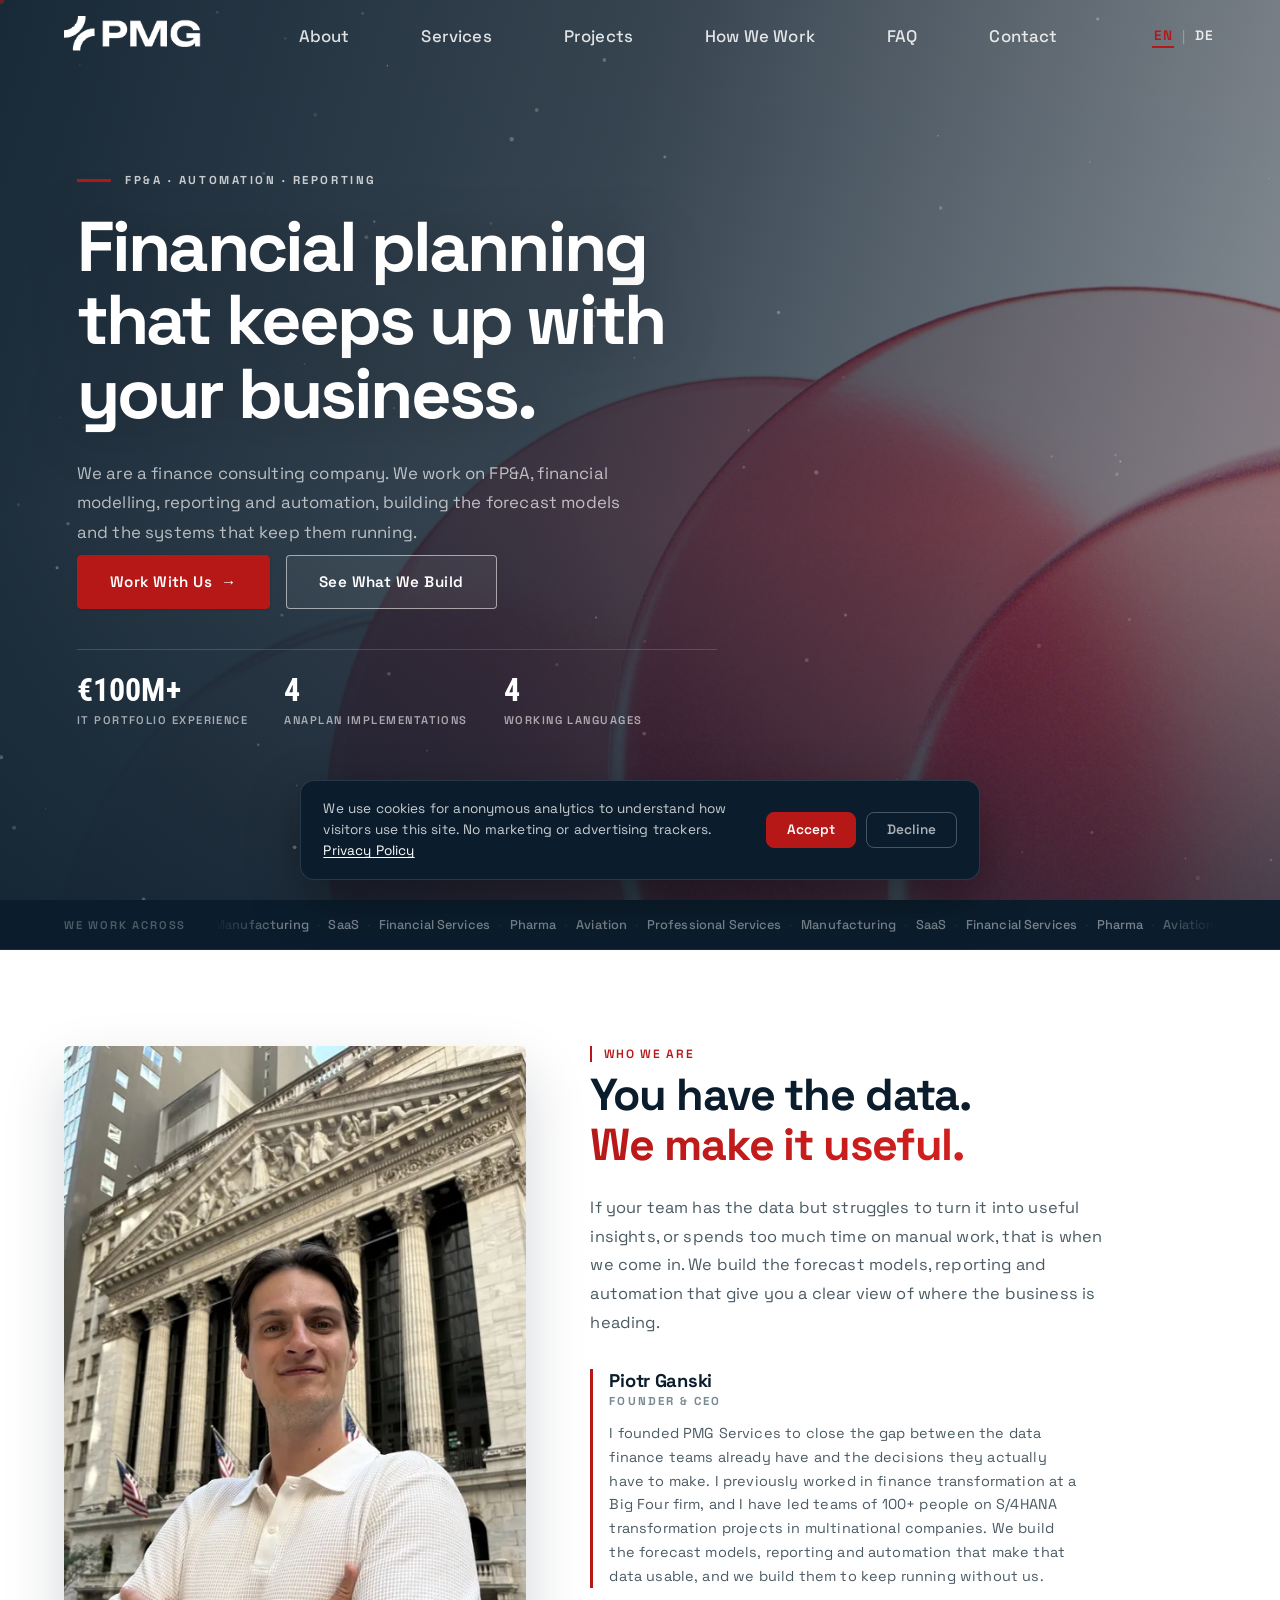
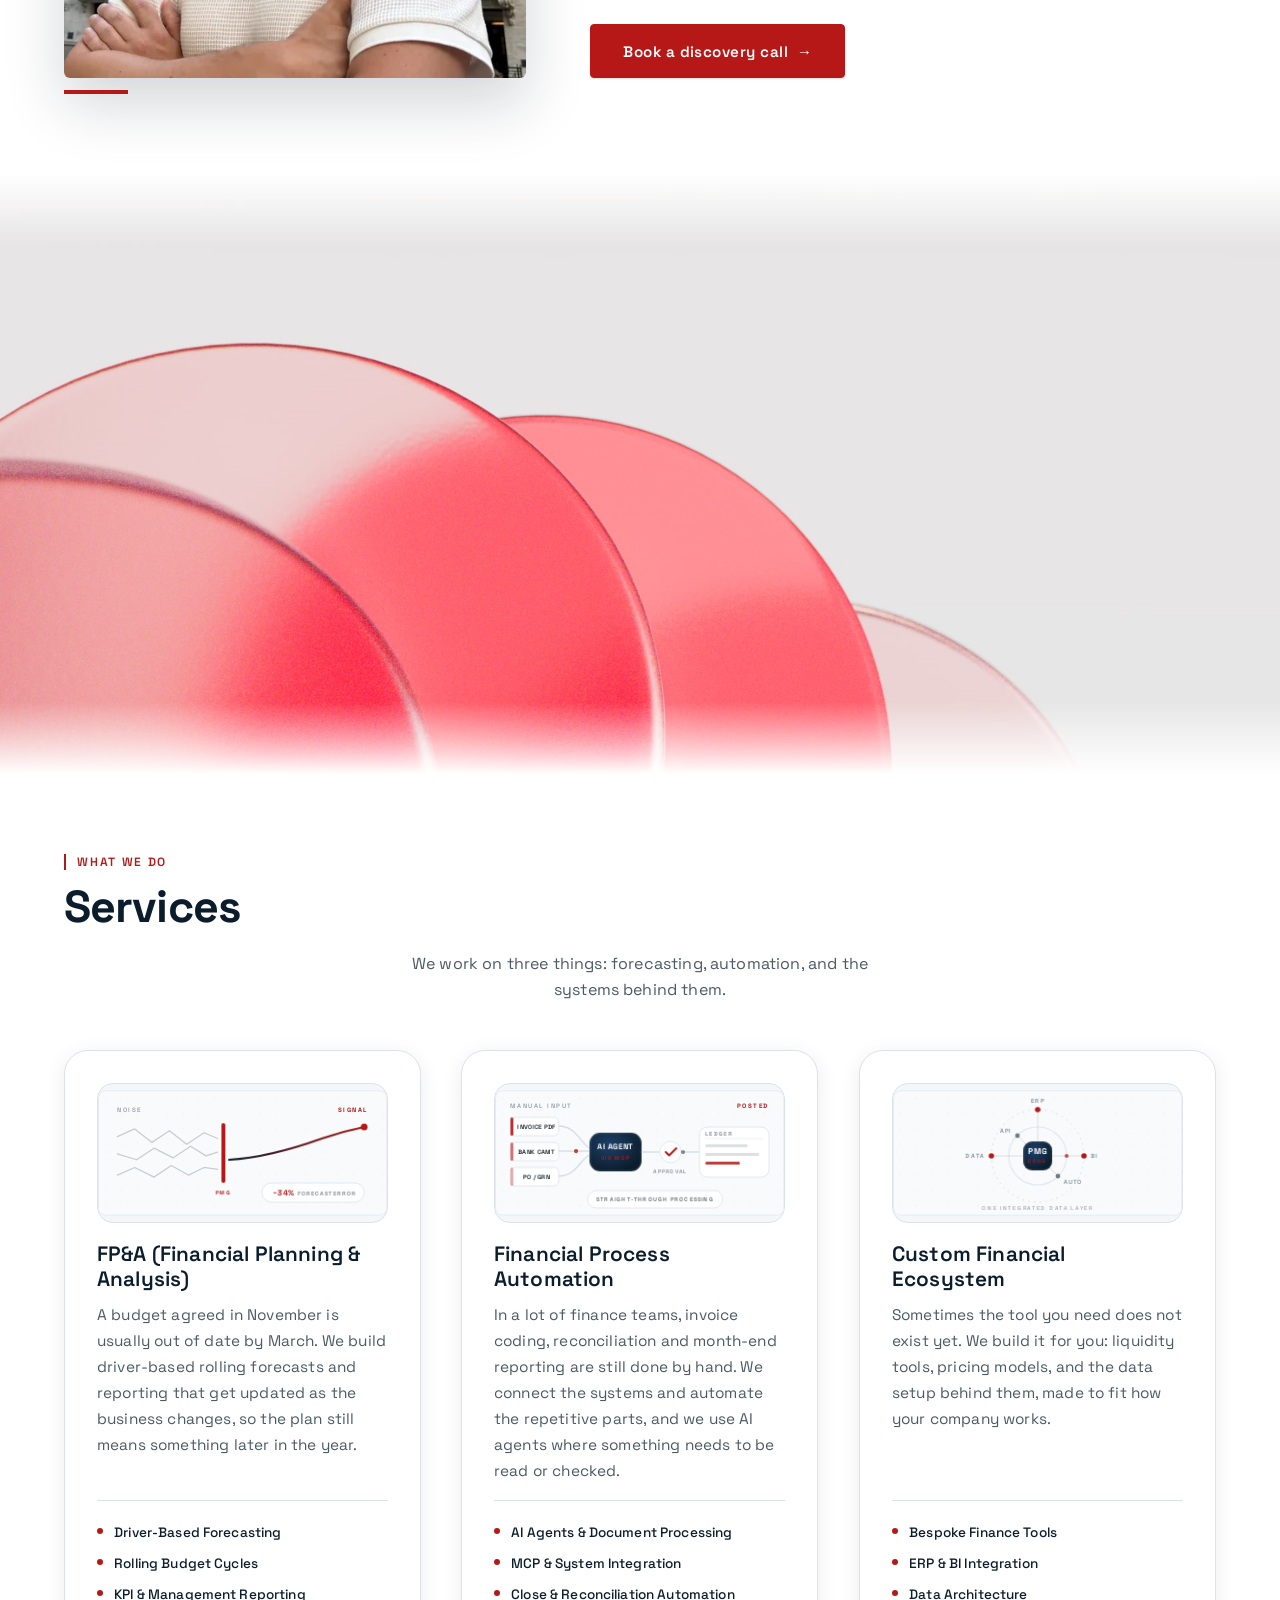
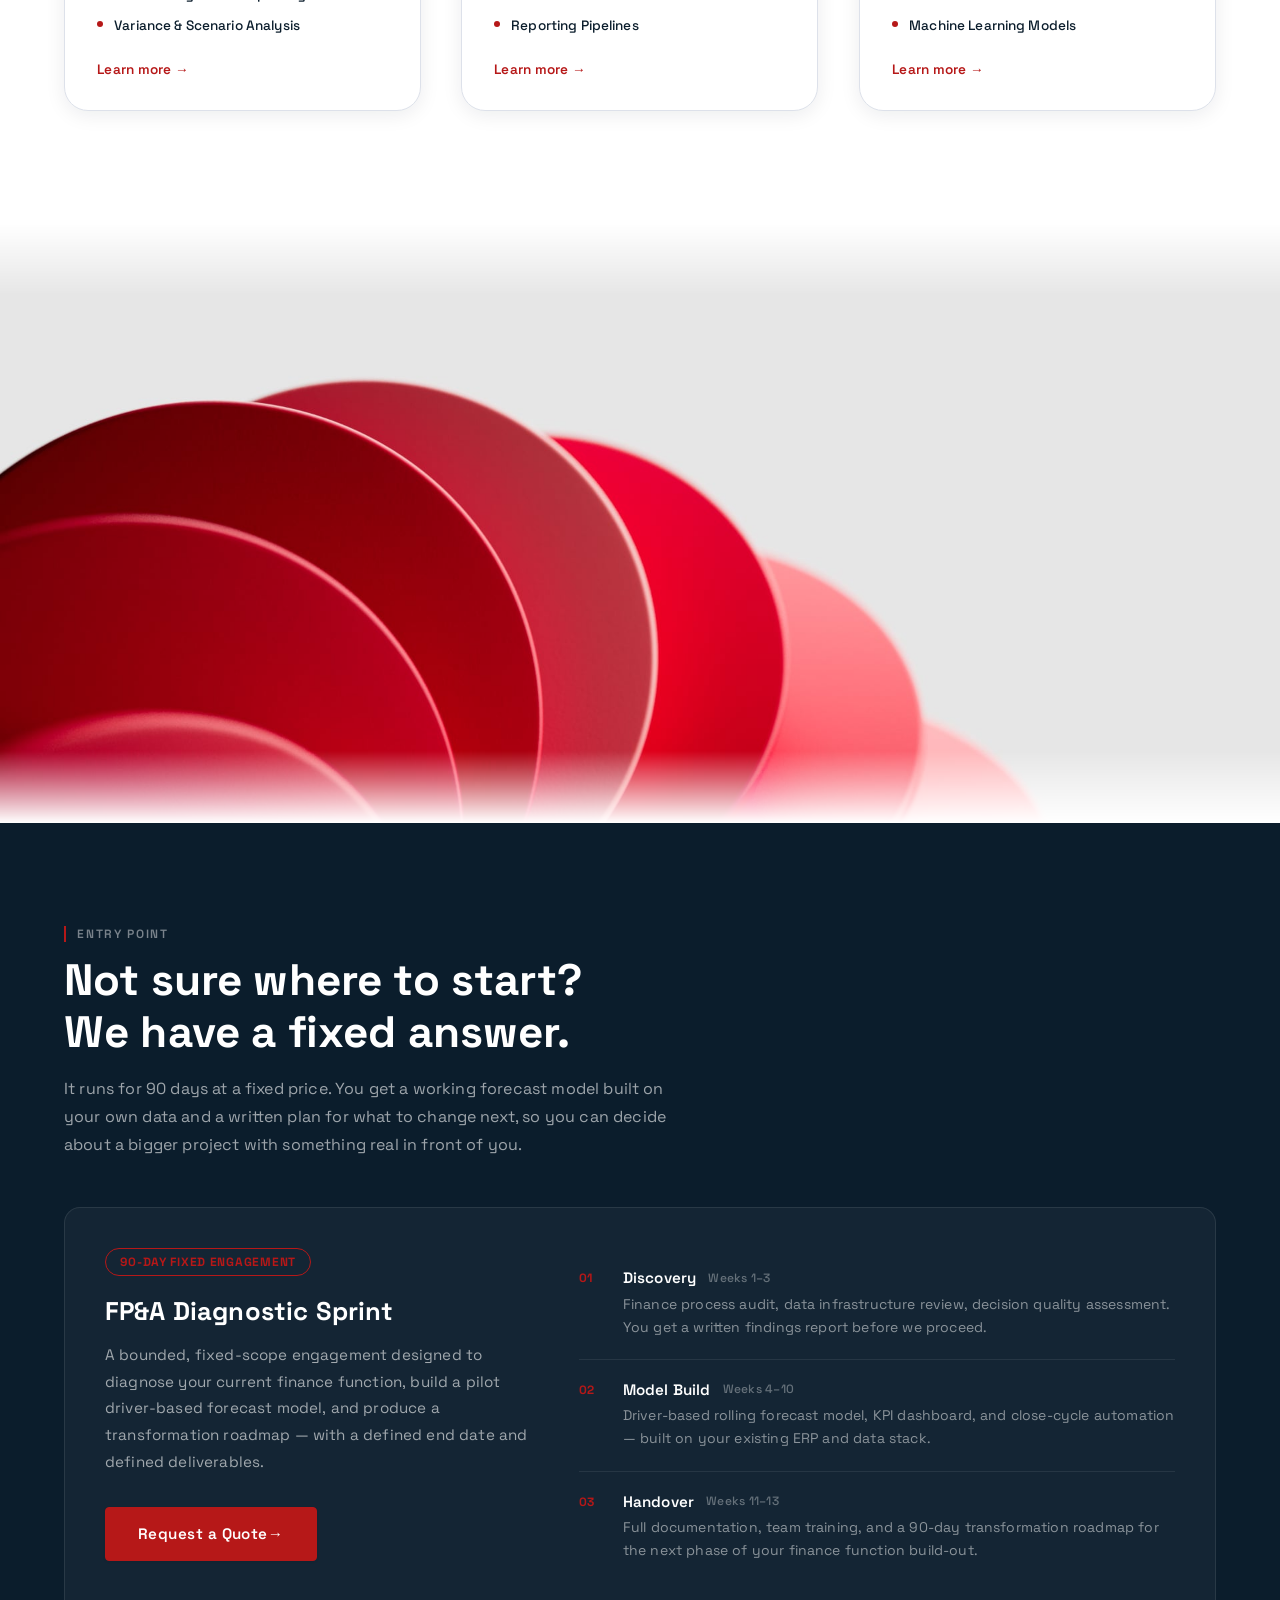
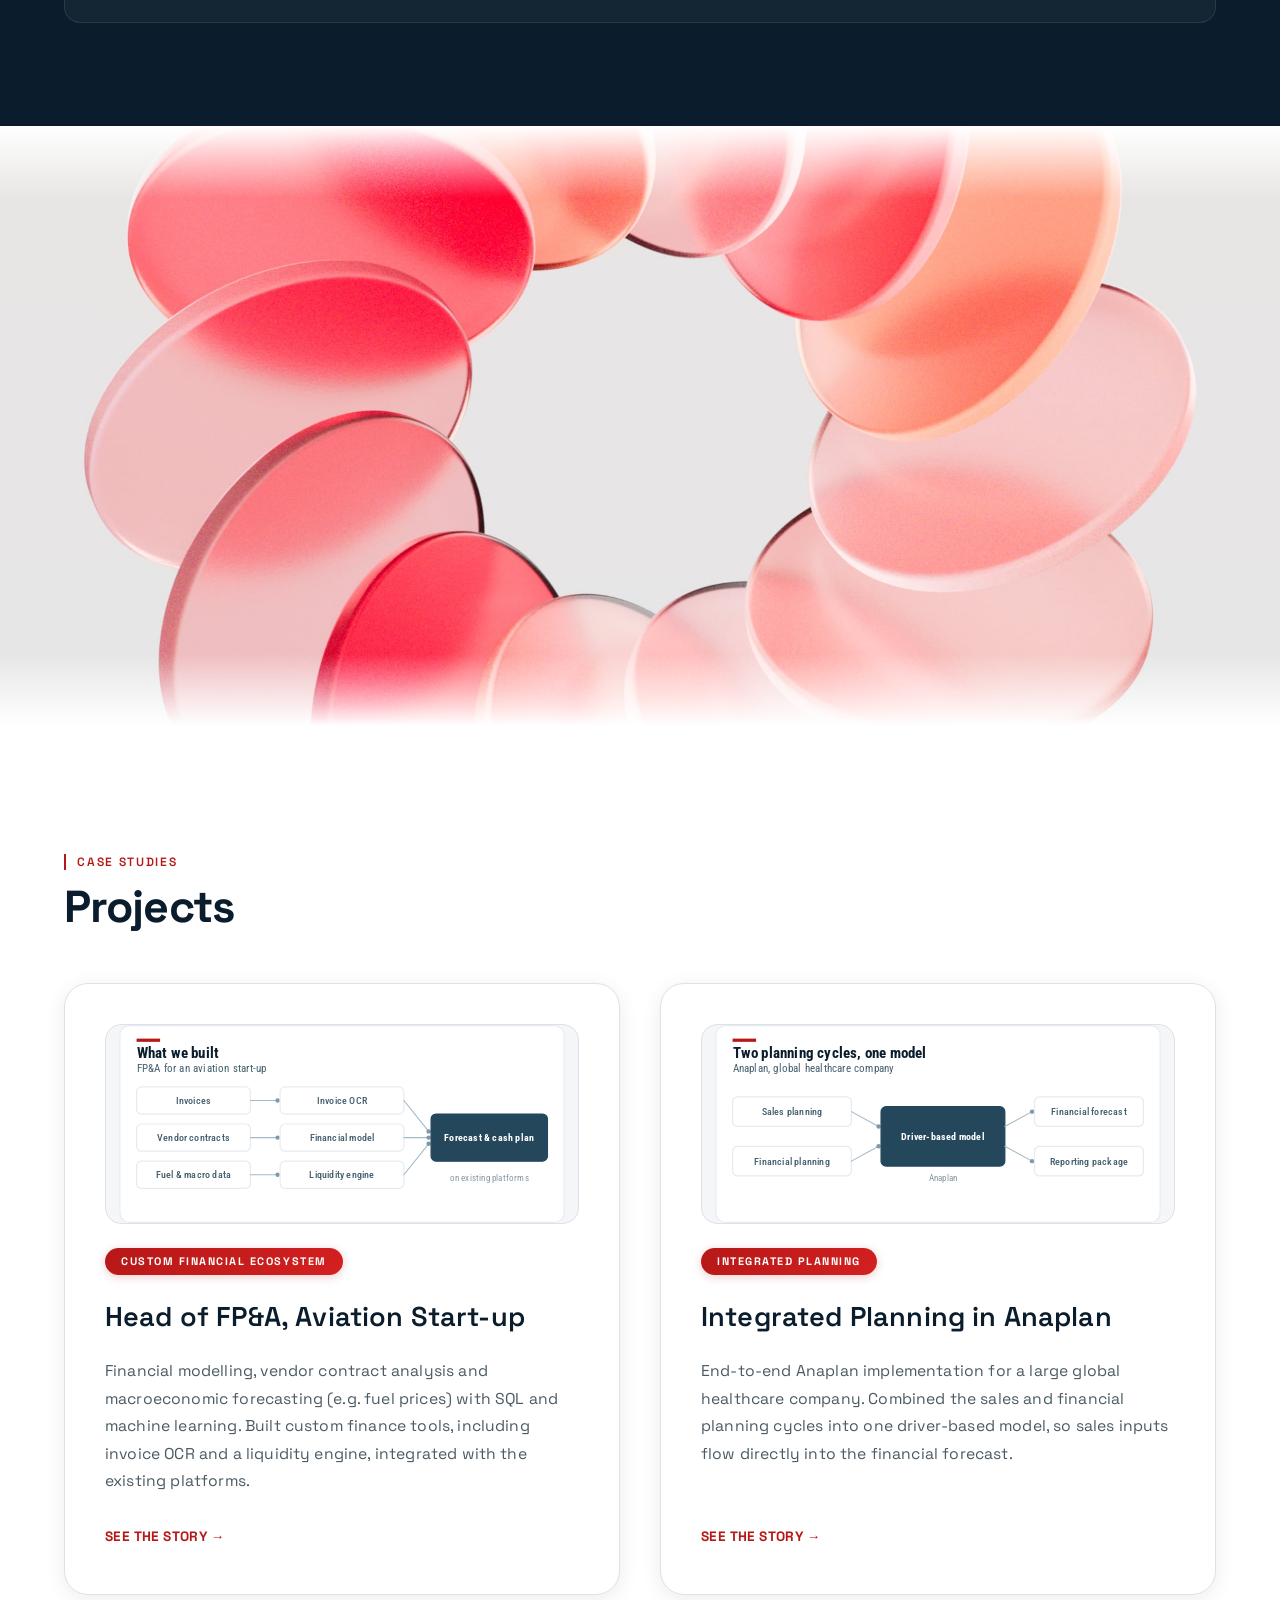
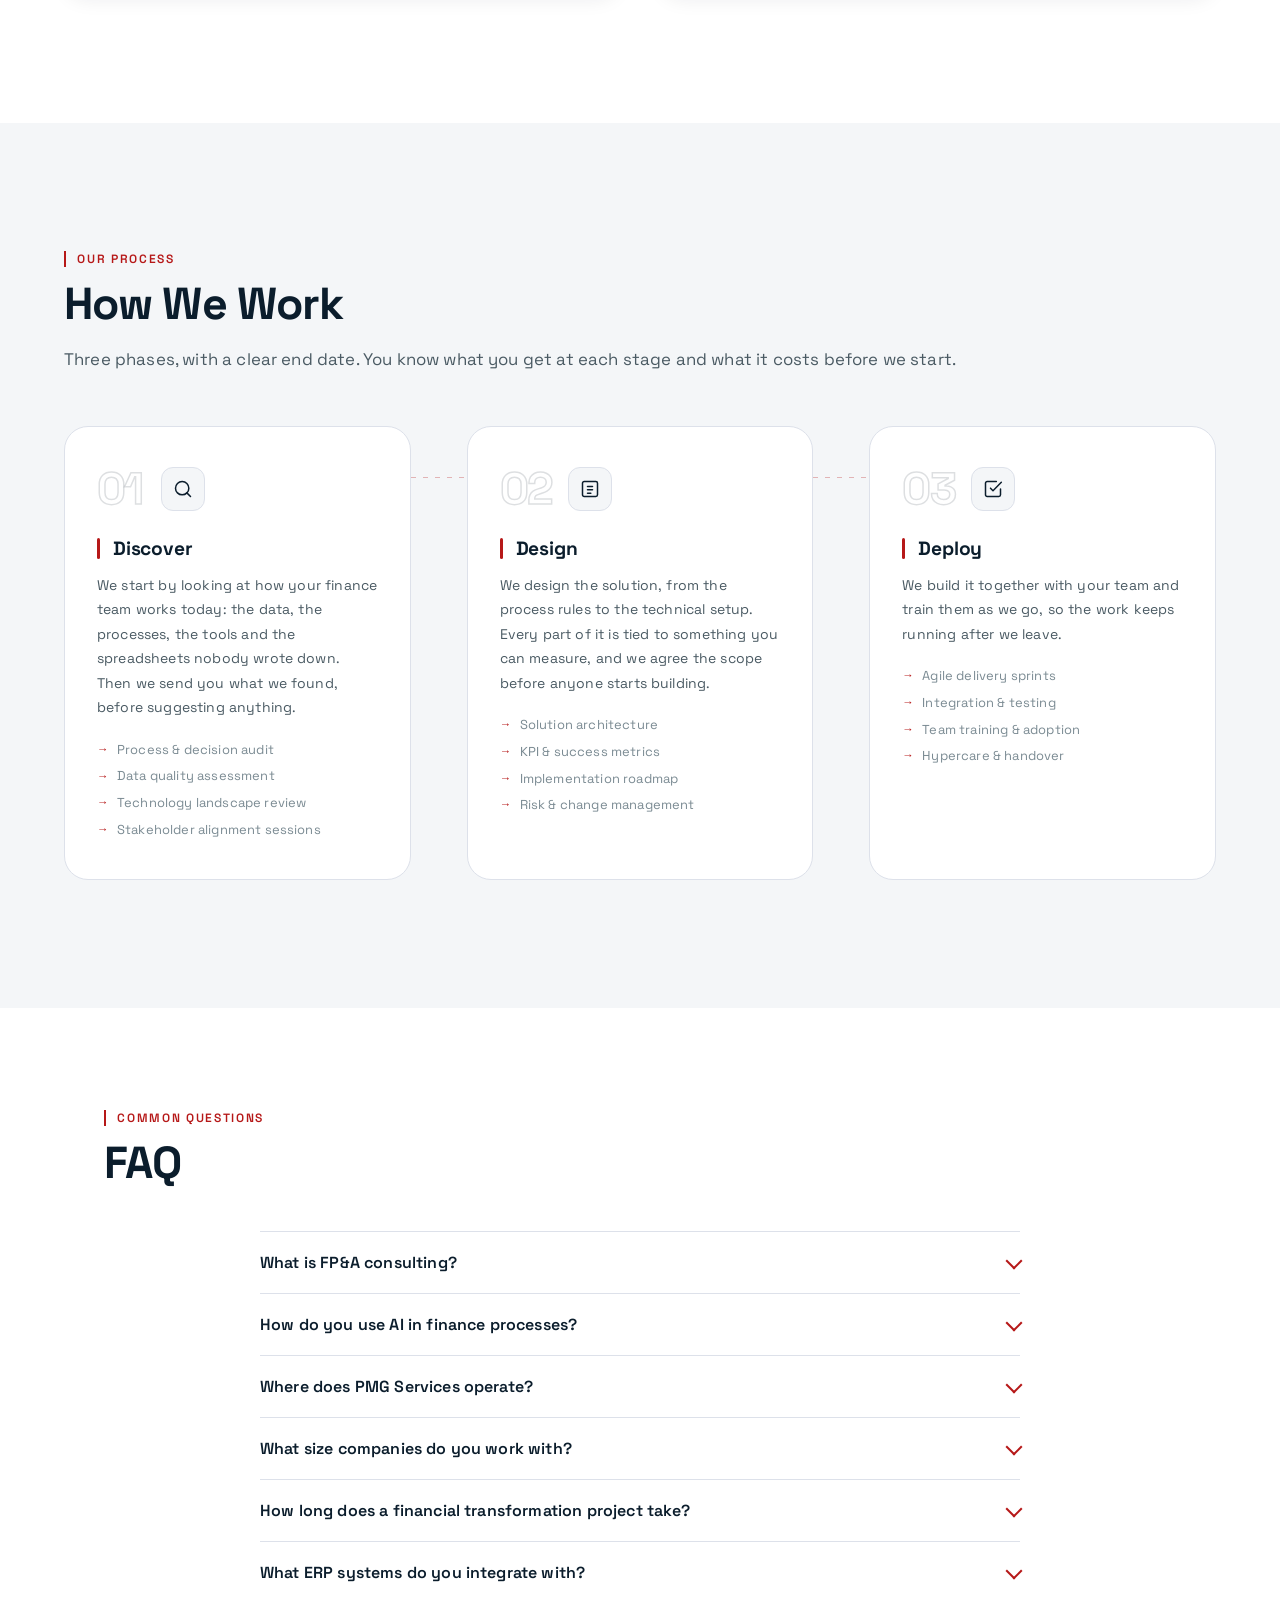
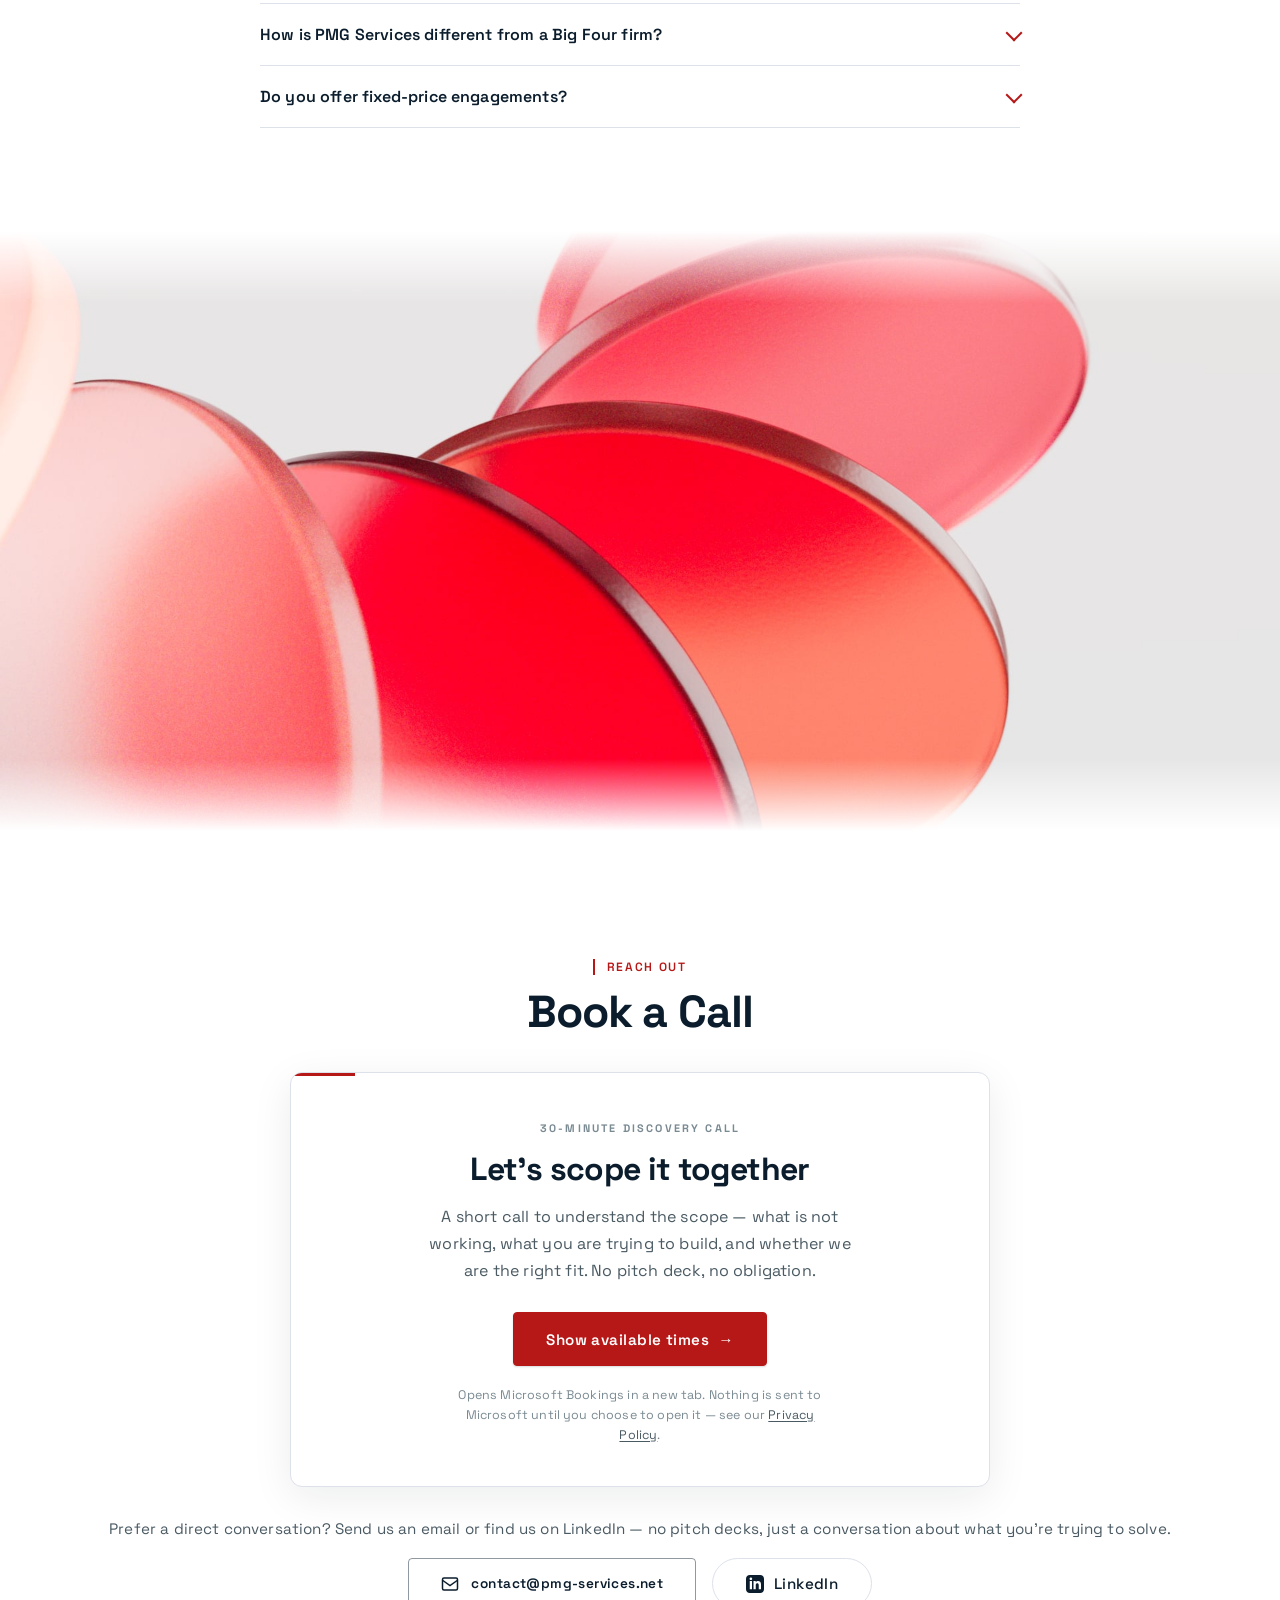
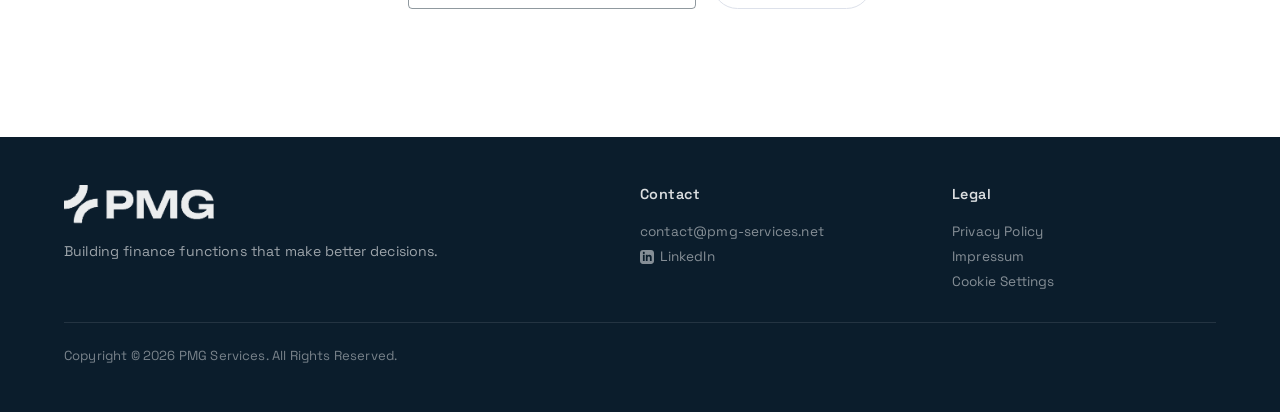
==== commit 338f0d6e: "1" ====
--- a/index.html
+++ b/index.html
@@ -39,7 +39,7 @@
     <link rel="stylesheet" href="./assets/fonts/fonts.css?v=1" />
 
     <!-- Stylesheets -->
-    <link rel="stylesheet" href="style.css?v=31" />
+    <link rel="stylesheet" href="style.css?v=32" />
     <link rel="stylesheet" href="mediaqueries.css?v=9" />
 
     <!-- JSON-LD Structured Data -->
@@ -205,16 +205,16 @@
         </div>
         <dl class="hero-stats">
           <div class="hero-stat">
-            <dt>98%</dt>
-            <dd>Forecast accuracy</dd>
+            <dt>&euro;100M+</dt>
+            <dd>IT portfolio experience</dd>
           </div>
           <div class="hero-stat">
-            <dt>400+</dt>
-            <dd>Hours returned / month</dd>
+            <dt>4</dt>
+            <dd>Anaplan implementations</dd>
           </div>
           <div class="hero-stat">
-            <dt>12</dt>
-            <dd>Finance transformations</dd>
+            <dt>4</dt>
+            <dd>Working languages</dd>
           </div>
         </dl>
       </div>
@@ -269,10 +269,11 @@
         <div class="au-statement">
           <span class="section-label">Who we are</span>
           <h2 class="au-headline">You have the data.<br><span class="au-headline-accent">We make it useful.</span></h2>
-          <p class="au-lead">If your team has the data but not the answers &mdash; or spends its best hours rebuilding the same spreadsheets &mdash; that is where we come in. We build the forecast models, reporting and automation that turn what you already hold into decisions you can defend.</p>
+          <p class="au-lead">If your team has the data but struggles to turn it into useful insights, or spends too much time on manual work, that is when we come in. We build the forecast models, reporting and automation that give you a clear view of where the business is heading.</p>
           <div class="au-signature">
             <span class="au-sig-name">Piotr Ganski</span>
             <span class="au-sig-role" id="founder-role">Founder &amp; CEO</span>
+            <span class="au-sig-bio" id="founder-bio">I founded PMG Services to close the gap between the data finance teams already have and the decisions they actually have to make. I previously worked in finance transformation at a Big Four firm, and I have led teams of 100+ people on S/4HANA transformation projects in multinational companies. We build the forecast models, reporting and automation that make that data usable, and we build them to keep running without us.</span>
           </div>
           <a href="#contact" class="btn btn-color-1 au-cta" id="founder-cta">Book a discovery call</a>
         </div>
@@ -495,154 +496,26 @@
         <!-- Project 1: Custom ERP Integration -->
         <div class="project-card-future">
           <div class="project-visual">
-            <svg class="project-svg" viewBox="0 0 360 160" xmlns="http://www.w3.org/2000/svg" role="img" aria-label="Chart: monthly manual admin time at an aviation startup before and after building an integrated finance system. Invoice entry falls from 32 hours to 4, cash reporting from 20 to 3 and ad-hoc analysis from 23 to 8, returning 60 hours a month to the finance team.">
-  <rect width="360" height="160" rx="8" fill="var(--ct-paper)"/>
-  <rect x="0.5" y="0.5" width="359" height="159" rx="7.5" fill="none" stroke="var(--ct-rule)"/>
-
-  <!-- Furniture -->
-  <rect class="ct-tab" x="14" y="11" width="19" height="2.6"/>
-  <text class="ct-title" x="14" y="27">Where the finance month went</text>
-  <text class="ct-sub" x="14" y="38">Manual admin time, hours per month</text>
-  <g class="svg-fade" style="--d:1.5s">
-    <text class="ct-stat" x="346" y="30" text-anchor="end">60h</text>
-    <text class="ct-note" x="346" y="39" text-anchor="end">RETURNED PER MONTH</text>
-  </g>
-
-  <!-- Value-axis gridlines. The category axis is vertical here, so the
-       gridlines run perpendicular to it, as on any horizontal bar chart. -->
-  <g class="ct-gridline">
-    <line x1="160" y1="54" x2="160" y2="118"/>
-    <line x1="210" y1="54" x2="210" y2="118"/>
-    <line x1="260" y1="54" x2="260" y2="118"/>
-    <line x1="310" y1="54" x2="310" y2="118"/>
-  </g>
-  <line class="ct-zero" x1="110" y1="54" x2="110" y2="118"/>
-
-  <!-- Series labels, stated once -->
-  <g class="svg-fade" style="--d:1.2s">
-    <text class="ct-lbl" x="130" y="59" text-anchor="middle" fill="var(--ct-s1)">After</text>
-    <text class="ct-lbl" x="270" y="59" text-anchor="middle" fill="var(--ct-s4)">Before</text>
-  </g>
-
-  <!-- Invoice entry: 32h -> 4h -->
-  <g class="svg-fade" style="--d:.15s">
-    <text class="ct-lbl" x="14" y="69" fill="var(--ct-ink)">Invoice entry</text>
-    <line x1="130" y1="66" x2="270" y2="66" stroke="var(--ct-s5)" stroke-width="2.4" stroke-linecap="round"/>
-    <circle cx="270" cy="66" r="3.2" fill="var(--ct-s4)"/>
-    <circle cx="130" cy="66" r="3.2" fill="var(--ct-s1)"/>
-    <text class="ct-axis" x="124" y="68.8" text-anchor="end">4</text>
-    <text class="ct-axis" x="276" y="68.8">32</text>
-  </g>
-
-  <!-- Cash reporting: 20h -> 3h -->
-  <g class="svg-fade" style="--d:.3s">
-    <text class="ct-lbl" x="14" y="91" fill="var(--ct-ink)">Cash reporting</text>
-    <line x1="125" y1="88" x2="210" y2="88" stroke="var(--ct-s5)" stroke-width="2.4" stroke-linecap="round"/>
-    <circle cx="210" cy="88" r="3.2" fill="var(--ct-s4)"/>
-    <circle cx="125" cy="88" r="3.2" fill="var(--ct-s1)"/>
-    <text class="ct-axis" x="119" y="90.8" text-anchor="end">3</text>
-    <text class="ct-axis" x="216" y="90.8">20</text>
-  </g>
-
-  <!-- Ad-hoc analysis: 23h -> 8h -->
-  <g class="svg-fade" style="--d:.45s">
-    <text class="ct-lbl" x="14" y="113" fill="var(--ct-ink)">Ad-hoc analysis</text>
-    <line x1="150" y1="110" x2="225" y2="110" stroke="var(--ct-s5)" stroke-width="2.4" stroke-linecap="round"/>
-    <circle cx="225" cy="110" r="3.2" fill="var(--ct-s4)"/>
-    <circle cx="150" cy="110" r="3.2" fill="var(--ct-s1)"/>
-    <text class="ct-axis" x="144" y="112.8" text-anchor="end">8</text>
-    <text class="ct-axis" x="231" y="112.8">23</text>
-  </g>
-
-  <!-- Value axis -->
-  <g class="ct-tick"><line x1="110" y1="118" x2="110" y2="120.5"/><line x1="160" y1="118" x2="160" y2="120.5"/><line x1="210" y1="118" x2="210" y2="120.5"/><line x1="260" y1="118" x2="260" y2="120.5"/><line x1="310" y1="118" x2="310" y2="120.5"/></g>
-  <text class="ct-axis" x="110" y="128" text-anchor="middle">0</text>
-  <text class="ct-axis" x="160" y="128" text-anchor="middle">10</text>
-  <text class="ct-axis" x="210" y="128" text-anchor="middle">20</text>
-  <text class="ct-axis" x="260" y="128" text-anchor="middle">30</text>
-  <text class="ct-axis" x="310" y="128" text-anchor="middle">40</text>
-
-  <!-- Source -->
-  <line class="ct-rule-line" x1="14" y1="141" x2="346" y2="141"/>
-  <text class="ct-src" x="14" y="151">Source: PMG Services client engagement</text>
-</svg>
+            <svg class="project-svg" viewBox="0 0 360 160" xmlns="http://www.w3.org/2000/svg" role="img" aria-label="Diagram: FP&amp;A work for an aviation start-up. Invoices, vendor contracts and fuel and macroeconomic data feed three things that were built: an invoice OCR tool, the financial model and a liquidity engine. Together they produce the forecast and cash plan, integrated with the existing platforms."><rect width="360" height="160" rx="8" fill="var(--ct-paper)"/><rect x="0.5" y="0.5" width="359" height="159" rx="7.5" fill="none" stroke="var(--ct-rule)"/><rect class="ct-tab" x="14" y="11" width="19" height="2.6"/><text class="ct-title" x="14" y="27">What we built</text><text class="ct-sub" x="14" y="38">FP&amp;A for an aviation start-up</text><g class="svg-fade" style="--d:.15s"><rect x="14" y="50" width="92" height="22" rx="4" fill="var(--ct-paper)" stroke="var(--ct-rule)"/><text class="ct-lbl" x="60.0" y="64.0" text-anchor="middle" fill="var(--ct-ink)">Invoices</text><rect x="14" y="80" width="92" height="22" rx="4" fill="var(--ct-paper)" stroke="var(--ct-rule)"/><text class="ct-lbl" x="60.0" y="94.0" text-anchor="middle" fill="var(--ct-ink)">Vendor contracts</text><rect x="14" y="110" width="92" height="22" rx="4" fill="var(--ct-paper)" stroke="var(--ct-rule)"/><text class="ct-lbl" x="60.0" y="124.0" text-anchor="middle" fill="var(--ct-ink)">Fuel &amp; macro data</text></g><g class="svg-fade" style="--d:.45s"><line class="ct-connector" x1="106" y1="61" x2="128" y2="61"/><circle cx="128" cy="61" r="1.8" fill="var(--ct-s4)"/><line class="ct-connector" x1="106" y1="91" x2="128" y2="91"/><circle cx="128" cy="91" r="1.8" fill="var(--ct-s4)"/><line class="ct-connector" x1="106" y1="121" x2="128" y2="121"/><circle cx="128" cy="121" r="1.8" fill="var(--ct-s4)"/><rect x="130" y="50" width="100" height="22" rx="4" fill="var(--ct-paper)" stroke="var(--ct-rule)"/><text class="ct-lbl" x="180.0" y="64.0" text-anchor="middle" fill="var(--ct-ink)">Invoice OCR</text><rect x="130" y="80" width="100" height="22" rx="4" fill="var(--ct-paper)" stroke="var(--ct-rule)"/><text class="ct-lbl" x="180.0" y="94.0" text-anchor="middle" fill="var(--ct-ink)">Financial model</text><rect x="130" y="110" width="100" height="22" rx="4" fill="var(--ct-paper)" stroke="var(--ct-rule)"/><text class="ct-lbl" x="180.0" y="124.0" text-anchor="middle" fill="var(--ct-ink)">Liquidity engine</text></g><g class="svg-fade" style="--d:.8s"><line class="ct-connector" x1="230" y1="61" x2="250" y2="86"/><circle cx="250" cy="86" r="1.8" fill="var(--ct-s4)"/><line class="ct-connector" x1="230" y1="91" x2="250" y2="91"/><circle cx="250" cy="91" r="1.8" fill="var(--ct-s4)"/><line class="ct-connector" x1="230" y1="121" x2="250" y2="96"/><circle cx="250" cy="96" r="1.8" fill="var(--ct-s4)"/><rect x="252" y="72" width="94" height="38" rx="4" fill="var(--ct-s1)" stroke="var(--ct-s1)"/><text class="ct-lbl" x="299.0" y="94.0" text-anchor="middle" style="fill:#ffffff;font-weight:700">Forecast &amp; cash plan</text><text class="ct-src" x="299" y="126" text-anchor="middle">on existing platforms</text></g></svg>
           </div>
           <div class="project-meta">
             <span class="project-tag">Custom Financial Ecosystem</span>
           </div>
-          <h2 class="project-title-future">Custom ERP Integration</h2>
-          <p class="project-desc-future">Architected a bespoke financial ecosystem for an aviation startup — featuring Invoice OCR, Liquidity Engine, and Target Operating Model tooling — fully integrated with their existing accounting platform, eliminating manual data entry.</p>
+          <h2 class="project-title-future">Head of FP&amp;A, Aviation Start-up</h2>
+          <p class="project-desc-future">Financial modelling, vendor contract analysis and macroeconomic forecasting (e.g. fuel prices) with SQL and machine learning. Built custom finance tools, including invoice OCR and a liquidity engine, integrated with the existing platforms.</p>
           <a href="#" class="project-cta" data-case="erp">View Case Study →</a>
         </div>
 
         <!-- Project 2: Driver-Based Forecasting -->
         <div class="project-card-future">
           <div class="project-visual">
-            <svg class="project-svg" viewBox="0 0 360 160" xmlns="http://www.w3.org/2000/svg" role="img" aria-label="Chart: quarterly revenue forecast error for a pharmaceutical group. A shaded band showing the model's error range narrows from plus or minus 15 percent in the first quarter to plus or minus 3 percent by the fourth, with realised error converging on zero and forecast accuracy reaching 98 percent.">
-  <rect width="360" height="160" rx="8" fill="var(--ct-paper)"/>
-  <rect x="0.5" y="0.5" width="359" height="159" rx="7.5" fill="none" stroke="var(--ct-rule)"/>
-
-  <!-- Furniture -->
-  <rect class="ct-tab" x="14" y="11" width="19" height="2.6"/>
-  <text class="ct-title" x="14" y="27">Closing the forecast gap</text>
-  <text class="ct-sub" x="14" y="38">Revenue forecast error, %; band shows model range</text>
-  <g class="svg-fade" style="--d:1.5s">
-    <text class="ct-stat" x="346" y="30" text-anchor="end">98%</text>
-    <text class="ct-note" x="346" y="39" text-anchor="end">FORECAST ACCURACY</text>
-  </g>
-
-  <!-- Drivers -->
-  <text class="ct-note" x="14" y="50">DRIVERS · 28 IN MODEL</text>
-  <line class="ct-rule-line" x1="14" y1="54" x2="92" y2="54"/>
-  <g class="svg-fade" style="--d:.05s"><rect x="14" y="58.6" width="2.8" height="2.8" fill="var(--ct-s1)"/><text class="ct-lbl" x="21" y="65" fill="var(--ct-ink)">Revenue</text></g>
-  <g class="svg-fade" style="--d:.12s"><rect x="14" y="74.6" width="2.8" height="2.8" fill="var(--ct-s2)"/><text class="ct-lbl" x="21" y="81" fill="var(--ct-ink)">Cost pool</text></g>
-  <g class="svg-fade" style="--d:.19s"><rect x="14" y="90.6" width="2.8" height="2.8" fill="var(--ct-s3)"/><text class="ct-lbl" x="21" y="97" fill="var(--ct-ink)">Market data</text></g>
-  <g class="svg-fade" style="--d:.26s"><rect x="14" y="106.6" width="2.8" height="2.8" fill="var(--ct-s4)"/><text class="ct-lbl" x="21" y="113" fill="var(--ct-ink)">Procedures</text></g>
-
-  <!-- Drivers gather into one forecast -->
-  <g class="ct-connector">
-    <path class="svg-draw" style="--len:10;--d:.32s" d="M94,60 H104"/>
-    <path class="svg-draw" style="--len:10;--d:.38s" d="M94,76 H104"/>
-    <path class="svg-draw" style="--len:10;--d:.44s" d="M94,92 H104"/>
-    <path class="svg-draw" style="--len:10;--d:.50s" d="M94,108 H104"/>
-    <path class="svg-draw" style="--len:48;--d:.54s" d="M104,60 V108"/>
-    <path class="svg-draw" style="--len:12;--d:.66s" d="M104,84 H116"/>
-  </g>
-
-  <!-- Plot -->
-  <line class="ct-gridline" x1="120" y1="50" x2="318" y2="50"/>
-  <line class="ct-gridline" x1="120" y1="118" x2="318" y2="118"/>
-
-  <path class="ct-band svg-fade" style="--d:.85s" d="M120,50 C 180,58 250,72 318,77.2 L318,90.8 C 250,96 180,110 120,118 Z" fill="var(--ct-s3)" fill-opacity="0.14"/>
-  <path class="ct-band svg-fade" style="--d:1s" d="M120,68.1 C 180,72 250,79 318,80.8 L318,87.2 C 250,89 180,96 120,99.9 Z" fill="var(--ct-s3)" fill-opacity="0.3"/>
-
-  <line class="ct-zero" x1="120" y1="84" x2="318" y2="84"/>
-
-  <path class="ct-series svg-draw" style="--len:240;--d:.7s" d="M120,55.7 C 142,72 165,95 186,99.9 C 208,105 232,81 252,74.9 C 274,68 298,83 318,86" stroke="var(--ct-ink)"/>
-  <circle class="svg-pop" style="--d:1.35s" cx="318" cy="86" r="2.8" fill="var(--ct-accent)"/>
-
-  <text class="ct-lbl ct-focal svg-fade" style="--d:1.45s" x="316" y="70" text-anchor="end">&#177;3% by Q4</text>
-
-  <!-- Axes -->
-  <g class="ct-tick"><line x1="120" y1="118" x2="120" y2="120.5"/><line x1="186" y1="118" x2="186" y2="120.5"/><line x1="252" y1="118" x2="252" y2="120.5"/><line x1="318" y1="118" x2="318" y2="120.5"/></g>
-  <text class="ct-axis" x="120" y="130" text-anchor="middle">Q1</text>
-  <text class="ct-axis" x="186" y="130" text-anchor="middle">Q2</text>
-  <text class="ct-axis" x="252" y="130" text-anchor="middle">Q3</text>
-  <text class="ct-axis" x="318" y="130" text-anchor="middle">Q4</text>
-  <text class="ct-axis" x="326" y="52.8">15</text>
-  <text class="ct-axis" x="326" y="86.8">0</text>
-  <text class="ct-axis" x="326" y="120.8">&#8722;15</text>
-
-  <!-- Source -->
-  <line class="ct-rule-line" x1="14" y1="141" x2="346" y2="141"/>
-  <text class="ct-src" x="14" y="151">Source: PMG Services client engagement</text>
-</svg>
+            <svg class="project-svg" viewBox="0 0 360 160" xmlns="http://www.w3.org/2000/svg" role="img" aria-label="Diagram: an end-to-end Anaplan implementation for a global healthcare company. Sales planning and financial planning, previously separate cycles, feed one driver-based model, which produces the financial forecast and the reporting package."><rect width="360" height="160" rx="8" fill="var(--ct-paper)"/><rect x="0.5" y="0.5" width="359" height="159" rx="7.5" fill="none" stroke="var(--ct-rule)"/><rect class="ct-tab" x="14" y="11" width="19" height="2.6"/><text class="ct-title" x="14" y="27">Two planning cycles, one model</text><text class="ct-sub" x="14" y="38">Anaplan, global healthcare company</text><g class="svg-fade" style="--d:.15s"><rect x="14" y="58" width="96" height="24" rx="4" fill="var(--ct-paper)" stroke="var(--ct-rule)"/><text class="ct-lbl" x="62.0" y="73.0" text-anchor="middle" fill="var(--ct-ink)">Sales planning</text><rect x="14" y="98" width="96" height="24" rx="4" fill="var(--ct-paper)" stroke="var(--ct-rule)"/><text class="ct-lbl" x="62.0" y="113.0" text-anchor="middle" fill="var(--ct-ink)">Financial planning</text></g><g class="svg-fade" style="--d:.45s"><line class="ct-connector" x1="110" y1="70" x2="132" y2="82"/><circle cx="132" cy="82" r="1.8" fill="var(--ct-s4)"/><line class="ct-connector" x1="110" y1="110" x2="132" y2="98"/><circle cx="132" cy="98" r="1.8" fill="var(--ct-s4)"/><rect x="134" y="66" width="100" height="48" rx="4" fill="var(--ct-s1)" stroke="var(--ct-s1)"/><text class="ct-lbl" x="184.0" y="93.0" text-anchor="middle" style="fill:#ffffff;font-weight:700">Driver-based model</text><text class="ct-src" x="184" y="126" text-anchor="middle">Anaplan</text></g><g class="svg-fade" style="--d:.8s"><line class="ct-connector" x1="234" y1="82" x2="256" y2="70"/><circle cx="256" cy="70" r="1.8" fill="var(--ct-s4)"/><line class="ct-connector" x1="234" y1="98" x2="256" y2="110"/><circle cx="256" cy="110" r="1.8" fill="var(--ct-s4)"/><rect x="258" y="58" width="88" height="24" rx="4" fill="var(--ct-paper)" stroke="var(--ct-rule)"/><text class="ct-lbl" x="302.0" y="73.0" text-anchor="middle" fill="var(--ct-ink)">Financial forecast</text><rect x="258" y="98" width="88" height="24" rx="4" fill="var(--ct-paper)" stroke="var(--ct-rule)"/><text class="ct-lbl" x="302.0" y="113.0" text-anchor="middle" fill="var(--ct-ink)">Reporting package</text></g></svg>
           </div>
           <div class="project-meta">
-            <span class="project-tag">Predictive Analytics</span>
-          </div>
-          <h2 class="project-title-future">Driver-Based Forecasting</h2>
-          <p class="project-desc-future">Anaplan-based driver forecasting model built for a pharmaceutical company, achieving 98% revenue prediction accuracy across all major markets.</p>
+            <span class="project-tag">Integrated Planning</span>
+          </div>
+          <h2 class="project-title-future">Integrated Planning in Anaplan</h2>
+          <p class="project-desc-future">End-to-end Anaplan implementation for a large global healthcare company. Combined the sales and financial planning cycles into one driver-based model, so sales inputs flow directly into the financial forecast.</p>
           <a href="#" class="project-cta" data-case="forecasting">View Case Study →</a>
         </div>
 
@@ -989,7 +862,7 @@
       </svg>
     </button>
 
-    <script src="script.js?v=19"></script>
+    <script src="script.js?v=24"></script>
 
     <!-- ─── KPI STATEMENT ANIMATION ─── -->
     <script>
@@ -1125,242 +998,60 @@
       const caseStudies = {
         erp: {
           tag: 'Custom Financial Ecosystem',
-          title: 'Bespoke financial ecosystem for an aviation startup',
-          heroSvg: `<svg class="cs-hero-svg" viewBox="0 0 360 160" xmlns="http://www.w3.org/2000/svg" role="img" aria-label="Chart: monthly manual admin time at an aviation startup before and after building an integrated finance system. Invoice entry falls from 32 hours to 4, cash reporting from 20 to 3 and ad-hoc analysis from 23 to 8, returning 60 hours a month to the finance team.">
-  <rect width="360" height="160" rx="8" fill="var(--ct-paper)"/>
-  <rect x="0.5" y="0.5" width="359" height="159" rx="7.5" fill="none" stroke="var(--ct-rule)"/>
-
-  <!-- Furniture -->
-  <rect class="ct-tab" x="14" y="11" width="19" height="2.6"/>
-  <text class="ct-title" x="14" y="27">Where the finance month went</text>
-  <text class="ct-sub" x="14" y="38">Manual admin time, hours per month</text>
-  <g class="svg-fade" style="--d:1.5s">
-    <text class="ct-stat" x="346" y="30" text-anchor="end">60h</text>
-    <text class="ct-note" x="346" y="39" text-anchor="end">RETURNED PER MONTH</text>
-  </g>
-
-  <!-- Value-axis gridlines. The category axis is vertical here, so the
-       gridlines run perpendicular to it, as on any horizontal bar chart. -->
-  <g class="ct-gridline">
-    <line x1="160" y1="54" x2="160" y2="118"/>
-    <line x1="210" y1="54" x2="210" y2="118"/>
-    <line x1="260" y1="54" x2="260" y2="118"/>
-    <line x1="310" y1="54" x2="310" y2="118"/>
-  </g>
-  <line class="ct-zero" x1="110" y1="54" x2="110" y2="118"/>
-
-  <!-- Series labels, stated once -->
-  <g class="svg-fade" style="--d:1.2s">
-    <text class="ct-lbl" x="130" y="59" text-anchor="middle" fill="var(--ct-s1)">After</text>
-    <text class="ct-lbl" x="270" y="59" text-anchor="middle" fill="var(--ct-s4)">Before</text>
-  </g>
-
-  <!-- Invoice entry: 32h -> 4h -->
-  <g class="svg-fade" style="--d:.15s">
-    <text class="ct-lbl" x="14" y="69" fill="var(--ct-ink)">Invoice entry</text>
-    <line x1="130" y1="66" x2="270" y2="66" stroke="var(--ct-s5)" stroke-width="2.4" stroke-linecap="round"/>
-    <circle cx="270" cy="66" r="3.2" fill="var(--ct-s4)"/>
-    <circle cx="130" cy="66" r="3.2" fill="var(--ct-s1)"/>
-    <text class="ct-axis" x="124" y="68.8" text-anchor="end">4</text>
-    <text class="ct-axis" x="276" y="68.8">32</text>
-  </g>
-
-  <!-- Cash reporting: 20h -> 3h -->
-  <g class="svg-fade" style="--d:.3s">
-    <text class="ct-lbl" x="14" y="91" fill="var(--ct-ink)">Cash reporting</text>
-    <line x1="125" y1="88" x2="210" y2="88" stroke="var(--ct-s5)" stroke-width="2.4" stroke-linecap="round"/>
-    <circle cx="210" cy="88" r="3.2" fill="var(--ct-s4)"/>
-    <circle cx="125" cy="88" r="3.2" fill="var(--ct-s1)"/>
-    <text class="ct-axis" x="119" y="90.8" text-anchor="end">3</text>
-    <text class="ct-axis" x="216" y="90.8">20</text>
-  </g>
-
-  <!-- Ad-hoc analysis: 23h -> 8h -->
-  <g class="svg-fade" style="--d:.45s">
-    <text class="ct-lbl" x="14" y="113" fill="var(--ct-ink)">Ad-hoc analysis</text>
-    <line x1="150" y1="110" x2="225" y2="110" stroke="var(--ct-s5)" stroke-width="2.4" stroke-linecap="round"/>
-    <circle cx="225" cy="110" r="3.2" fill="var(--ct-s4)"/>
-    <circle cx="150" cy="110" r="3.2" fill="var(--ct-s1)"/>
-    <text class="ct-axis" x="144" y="112.8" text-anchor="end">8</text>
-    <text class="ct-axis" x="231" y="112.8">23</text>
-  </g>
-
-  <!-- Value axis -->
-  <g class="ct-tick"><line x1="110" y1="118" x2="110" y2="120.5"/><line x1="160" y1="118" x2="160" y2="120.5"/><line x1="210" y1="118" x2="210" y2="120.5"/><line x1="260" y1="118" x2="260" y2="120.5"/><line x1="310" y1="118" x2="310" y2="120.5"/></g>
-  <text class="ct-axis" x="110" y="128" text-anchor="middle">0</text>
-  <text class="ct-axis" x="160" y="128" text-anchor="middle">10</text>
-  <text class="ct-axis" x="210" y="128" text-anchor="middle">20</text>
-  <text class="ct-axis" x="260" y="128" text-anchor="middle">30</text>
-  <text class="ct-axis" x="310" y="128" text-anchor="middle">40</text>
-
-  <!-- Source -->
-  <line class="ct-rule-line" x1="14" y1="141" x2="346" y2="141"/>
-  <text class="ct-src" x="14" y="151">Source: PMG Services client engagement</text>
-</svg>`,
-          company: 'A startup in the aviation industry running its finance operation entirely on manual data entry and spreadsheets. The finance team was spending significant time on duplicate entry, ad-hoc reporting, and manual invoice processing — with no structured forecasting or scenario planning capability.',
-          goal: 'Architect a bespoke, integrated financial ecosystem built around the existing accounting platform — connecting custom-built Invoice OCR, a Liquidity Engine for financial planning and forecasting, and a Target Operating Model for modeling revenue streams across different scenarios.',
+          title: 'Head of FP&A for an aviation start-up',
+          heroSvg: `<svg class="project-svg cs-hero-svg" viewBox="0 0 360 160" xmlns="http://www.w3.org/2000/svg" role="img" aria-label="Diagram: FP&amp;A work for an aviation start-up. Invoices, vendor contracts and fuel and macroeconomic data feed three things that were built: an invoice OCR tool, the financial model and a liquidity engine. Together they produce the forecast and cash plan, integrated with the existing platforms."><rect width="360" height="160" rx="8" fill="var(--ct-paper)"/><rect x="0.5" y="0.5" width="359" height="159" rx="7.5" fill="none" stroke="var(--ct-rule)"/><rect class="ct-tab" x="14" y="11" width="19" height="2.6"/><text class="ct-title" x="14" y="27">What we built</text><text class="ct-sub" x="14" y="38">FP&amp;A for an aviation start-up</text><g class="svg-fade" style="--d:.15s"><rect x="14" y="50" width="92" height="22" rx="4" fill="var(--ct-paper)" stroke="var(--ct-rule)"/><text class="ct-lbl" x="60.0" y="64.0" text-anchor="middle" fill="var(--ct-ink)">Invoices</text><rect x="14" y="80" width="92" height="22" rx="4" fill="var(--ct-paper)" stroke="var(--ct-rule)"/><text class="ct-lbl" x="60.0" y="94.0" text-anchor="middle" fill="var(--ct-ink)">Vendor contracts</text><rect x="14" y="110" width="92" height="22" rx="4" fill="var(--ct-paper)" stroke="var(--ct-rule)"/><text class="ct-lbl" x="60.0" y="124.0" text-anchor="middle" fill="var(--ct-ink)">Fuel &amp; macro data</text></g><g class="svg-fade" style="--d:.45s"><line class="ct-connector" x1="106" y1="61" x2="128" y2="61"/><circle cx="128" cy="61" r="1.8" fill="var(--ct-s4)"/><line class="ct-connector" x1="106" y1="91" x2="128" y2="91"/><circle cx="128" cy="91" r="1.8" fill="var(--ct-s4)"/><line class="ct-connector" x1="106" y1="121" x2="128" y2="121"/><circle cx="128" cy="121" r="1.8" fill="var(--ct-s4)"/><rect x="130" y="50" width="100" height="22" rx="4" fill="var(--ct-paper)" stroke="var(--ct-rule)"/><text class="ct-lbl" x="180.0" y="64.0" text-anchor="middle" fill="var(--ct-ink)">Invoice OCR</text><rect x="130" y="80" width="100" height="22" rx="4" fill="var(--ct-paper)" stroke="var(--ct-rule)"/><text class="ct-lbl" x="180.0" y="94.0" text-anchor="middle" fill="var(--ct-ink)">Financial model</text><rect x="130" y="110" width="100" height="22" rx="4" fill="var(--ct-paper)" stroke="var(--ct-rule)"/><text class="ct-lbl" x="180.0" y="124.0" text-anchor="middle" fill="var(--ct-ink)">Liquidity engine</text></g><g class="svg-fade" style="--d:.8s"><line class="ct-connector" x1="230" y1="61" x2="250" y2="86"/><circle cx="250" cy="86" r="1.8" fill="var(--ct-s4)"/><line class="ct-connector" x1="230" y1="91" x2="250" y2="91"/><circle cx="250" cy="91" r="1.8" fill="var(--ct-s4)"/><line class="ct-connector" x1="230" y1="121" x2="250" y2="96"/><circle cx="250" cy="96" r="1.8" fill="var(--ct-s4)"/><rect x="252" y="72" width="94" height="38" rx="4" fill="var(--ct-s1)" stroke="var(--ct-s1)"/><text class="ct-lbl" x="299.0" y="94.0" text-anchor="middle" style="fill:#ffffff;font-weight:700">Forecast &amp; cash plan</text><text class="ct-src" x="299" y="126" text-anchor="middle">on existing platforms</text></g></svg>`,
+          company: 'An aviation start-up where PMG Services runs the FP&A function: financial modelling, vendor contract analysis and forecasting.',
+          goal: 'Give the business a financial model and forecast it can rely on, and take manual work out of invoice processing and cash planning.',
           approach: [
-            'Conducted a full process audit to map every manual touchpoint and data flow',
-            'Designed a central Data Hub architecture integrating the existing accounting platform — no rip-and-replace',
-            'Built a custom Invoice OCR module that auto-captures, classifies, and posts invoices with 99.2% accuracy',
-            'Developed a Liquidity Engine based on financial planning and forecasting, consolidating committed spend into a single dashboard',
-            'Constructed a Target Operating Model layer focused on modeling revenue streams based on different scenarios in Power BI',
-            'Delivered a phased rollout with parallel running period to ensure zero business disruption'
+            'Built and maintain the financial model',
+            'Analysed vendor contracts',
+            'Forecast macroeconomic inputs such as fuel prices using SQL and machine learning',
+            'Built an invoice OCR tool, integrated with the existing platforms',
+            'Built a liquidity engine for cash planning, integrated with the existing platforms'
           ],
-          results: [
-            {value:'99.2%', label:'OCR Accuracy'},
-            {value:'95%', label:'Forecast Accuracy'},
-            {value:'60h/mo', label:'Admin Time Eliminated'}
-          ],
-          tech: ['Python', 'SQL', 'Power BI'],
+          results: [],
+          tech: ['SQL', 'Machine learning'],
           de: {
-            tag: 'Individuelles Finanz-Oekosystem',
-            title: 'Massgeschneidertes Finanz-Oekosystem fuer ein Luftfahrt-Startup',
-            company: 'Ein Startup in der Luftfahrtbranche, dessen Finanzabteilung vollstaendig auf manueller Dateneingabe und Tabellen basierte. Das Finanzteam verbrachte erhebliche Zeit mit doppelter Eingabe, Ad-hoc-Reporting und manueller Rechnungsverarbeitung -- ohne strukturierte Prognose- oder Szenarioplanungsfaehigkeit.',
-            goal: 'Aufbau eines massgeschneiderten, integrierten Finanz-Oekosystems rund um die bestehende Buchhaltungsplattform -- mit Invoice OCR, Liquiditaets-Engine fuer Finanzplanung und -prognose und Target Operating Model fuer Erloesmodellierung.',
+            tag: 'Individuelles Finanz-Ökosystem',
+            title: 'Head of FP&A für ein Luftfahrt-Start-up',
+            company: 'Ein Luftfahrt-Start-up, bei dem PMG Services die FP&A-Funktion übernimmt: Finanzmodellierung, Analyse von Lieferantenverträgen und Prognosen.',
+            goal: 'Dem Unternehmen ein Finanzmodell und eine Prognose geben, auf die es sich verlassen kann, und manuelle Arbeit bei Rechnungsverarbeitung und Liquiditätsplanung reduzieren.',
             approach: [
-              'Vollstaendiges Prozess-Audit zur Erfassung aller manuellen Kontaktpunkte und Datenfluesse',
-              'Design einer zentralen Data-Hub-Architektur mit Integration der bestehenden Buchhaltungsplattform',
-              'Entwicklung eines Invoice-OCR-Moduls mit 99,2% Genauigkeit',
-              'Aufbau einer Liquiditaets-Engine basierend auf Finanzplanung und -prognose',
-              'Erstellung einer Target-Operating-Model-Schicht zur Modellierung von Erloesszenarien in Power BI',
-              'Phasenweise Einfuehrung mit Parallelbetrieb zur Sicherstellung ununterbrochener Geschaeftsablaeufe'
+              'Finanzmodell aufgebaut und laufend gepflegt',
+              'Lieferantenverträge analysiert',
+              'Makroökonomische Größen wie Treibstoffpreise mit SQL und Machine Learning prognostiziert',
+              'Ein Invoice-OCR-Tool gebaut und in die bestehenden Plattformen integriert',
+              'Eine Liquiditäts-Engine für die Cash-Planung gebaut und in die bestehenden Plattformen integriert'
             ],
-            results: [
-              {value:'99,2%', label:'OCR-Genauigkeit'},
-              {value:'95%', label:'Prognosegenauigkeit'},
-              {value:'60h/Mo', label:'Admin-Zeit eliminiert'}
-            ]
-          }
-        },
-        finops: {
-          tag: 'Cloud Optimization',
-          title: 'Real-time cloud cost governance that reduced AWS OpEx by 22%',
-          heroSvg: `<svg viewBox="0 0 600 300" class="cs-hero-svg"><defs><linearGradient id="cs1-g" x1="0%" y1="0%" x2="100%" y2="100%"><stop offset="0%" style="stop-color:#b61818;stop-opacity:0.15"/><stop offset="100%" style="stop-color:#0b1d2c;stop-opacity:0.08"/></linearGradient></defs><rect width="600" height="300" fill="url(#cs1-g)" rx="12"/><circle cx="300" cy="150" r="60" fill="none" stroke="#b61818" stroke-width="2" opacity="0.4"/><circle cx="300" cy="150" r="40" fill="none" stroke="#0b1d2c" stroke-width="1.5" opacity="0.3"/><circle cx="300" cy="150" r="8" fill="#b61818" opacity="0.6"/><circle cx="180" cy="80" r="20" fill="none" stroke="#0b1d2c" stroke-width="1.5" opacity="0.4"/><circle cx="420" cy="80" r="20" fill="none" stroke="#b61818" stroke-width="1.5" opacity="0.4"/><circle cx="180" cy="220" r="20" fill="none" stroke="#b61818" stroke-width="1.5" opacity="0.4"/><circle cx="420" cy="220" r="20" fill="none" stroke="#0b1d2c" stroke-width="1.5" opacity="0.4"/><line x1="200" y1="90" x2="260" y2="130" stroke="#0b1d2c" stroke-width="1" opacity="0.2" stroke-dasharray="4,4"/><line x1="400" y1="90" x2="340" y2="130" stroke="#b61818" stroke-width="1" opacity="0.2" stroke-dasharray="4,4"/><line x1="200" y1="210" x2="260" y2="170" stroke="#b61818" stroke-width="1" opacity="0.2" stroke-dasharray="4,4"/><line x1="400" y1="210" x2="340" y2="170" stroke="#0b1d2c" stroke-width="1" opacity="0.2" stroke-dasharray="4,4"/><text x="180" y="85" text-anchor="middle" fill="#0b1d2c" font-size="11" font-family="Space Grotesk" opacity="0.6">EC2</text><text x="420" y="85" text-anchor="middle" fill="#b61818" font-size="11" font-family="Space Grotesk" opacity="0.6">S3</text><text x="180" y="225" text-anchor="middle" fill="#b61818" font-size="11" font-family="Space Grotesk" opacity="0.6">RDS</text><text x="420" y="225" text-anchor="middle" fill="#0b1d2c" font-size="11" font-family="Space Grotesk" opacity="0.6">Lambda</text><text x="300" y="155" text-anchor="middle" fill="#0b1d2c" font-size="13" font-weight="600" font-family="Space Grotesk">FinOps Hub</text></svg>`,
-          company: 'A fast-scaling SaaS company with over 200 cloud services running across AWS, experiencing uncontrolled cloud cost growth that exceeded 35% quarter-over-quarter. The engineering and finance teams operated in silos, with no shared visibility into unit economics or resource allocation efficiency.',
-          goal: 'Implement a comprehensive FinOps framework creating transparency between engineering spend and business value — real-time cost attribution, automated tagging enforcement, and executive dashboards, all without disrupting active development workflows.',
-          approach: ['Audited 200+ AWS services and mapped each to business units and product lines','Implemented automated resource tagging with compliance enforcement via AWS Config rules','Built custom cost allocation models connecting cloud spend to unit economics (cost per user, cost per transaction)','Deployed real-time Power BI dashboards with daily anomaly detection alerts','Established a cross-functional FinOps review cadence between engineering, finance, and product teams'],
-          results: [{value:'22%',label:'AWS OpEx Reduction'},{value:'€1.8M',label:'Annual Savings'},{value:'100%',label:'Tag Compliance'},{value:'< 24h',label:'Cost Anomaly Detection'}],
-          tech: ['AWS','Power BI','Python','Terraform','AWS Config'],
-          de: {
-            tag: 'Cloud-Optimierung',
-            title: 'Echtzeit-Cloud-Kostensteuerung mit 22% AWS-OpEx-Reduktion',
-            company: 'Ein schnell wachsendes SaaS-Unternehmen mit ueber 200 Cloud-Services auf AWS. Unkontrolliertes Kostenwachstum von 35% pro Quartal. Engineering und Finance arbeiteten isoliert ohne gemeinsame Sicht auf Unit Economics.',
-            goal: 'Implementierung eines umfassenden FinOps-Frameworks fuer Transparenz zwischen Engineering-Ausgaben und Geschaeftswert -- Echtzeit-Kostenzuordnung, automatisierte Tagging-Durchsetzung und Executive-Dashboards.',
-            approach: ['Audit von 200+ AWS-Services mit Zuordnung zu Business Units','Implementierung automatisierter Ressourcen-Tagging mit Compliance-Durchsetzung via AWS Config','Aufbau individueller Kostenzuordnungsmodelle fuer Unit Economics','Echtzeit-Power-BI-Dashboards mit taeglicher Anomalie-Erkennung','Etablierung cross-funktionaler FinOps-Review-Zyklen'],
-            results: [{value:'22%',label:'AWS-OpEx-Reduktion'},{value:'1,8 Mio. EUR',label:'Jaehrliche Einsparungen'},{value:'100%',label:'Tag-Compliance'},{value:'< 24h',label:'Kostenanomalie-Erkennung'}]
+            results: []
           }
         },
         forecasting: {
-          tag: 'Predictive Analytics',
-          title: 'Driver-based forecasting model achieving 98% revenue prediction accuracy',
-          heroSvg: `<svg class="cs-hero-svg" viewBox="0 0 360 160" xmlns="http://www.w3.org/2000/svg" role="img" aria-label="Chart: quarterly revenue forecast error for a pharmaceutical group. A shaded band showing the model's error range narrows from plus or minus 15 percent in the first quarter to plus or minus 3 percent by the fourth, with realised error converging on zero and forecast accuracy reaching 98 percent.">
-  <rect width="360" height="160" rx="8" fill="var(--ct-paper)"/>
-  <rect x="0.5" y="0.5" width="359" height="159" rx="7.5" fill="none" stroke="var(--ct-rule)"/>
-
-  <!-- Furniture -->
-  <rect class="ct-tab" x="14" y="11" width="19" height="2.6"/>
-  <text class="ct-title" x="14" y="27">Closing the forecast gap</text>
-  <text class="ct-sub" x="14" y="38">Revenue forecast error, %; band shows model range</text>
-  <g class="svg-fade" style="--d:1.5s">
-    <text class="ct-stat" x="346" y="30" text-anchor="end">98%</text>
-    <text class="ct-note" x="346" y="39" text-anchor="end">FORECAST ACCURACY</text>
-  </g>
-
-  <!-- Drivers -->
-  <text class="ct-note" x="14" y="50">DRIVERS · 28 IN MODEL</text>
-  <line class="ct-rule-line" x1="14" y1="54" x2="92" y2="54"/>
-  <g class="svg-fade" style="--d:.05s"><rect x="14" y="58.6" width="2.8" height="2.8" fill="var(--ct-s1)"/><text class="ct-lbl" x="21" y="65" fill="var(--ct-ink)">Revenue</text></g>
-  <g class="svg-fade" style="--d:.12s"><rect x="14" y="74.6" width="2.8" height="2.8" fill="var(--ct-s2)"/><text class="ct-lbl" x="21" y="81" fill="var(--ct-ink)">Cost pool</text></g>
-  <g class="svg-fade" style="--d:.19s"><rect x="14" y="90.6" width="2.8" height="2.8" fill="var(--ct-s3)"/><text class="ct-lbl" x="21" y="97" fill="var(--ct-ink)">Market data</text></g>
-  <g class="svg-fade" style="--d:.26s"><rect x="14" y="106.6" width="2.8" height="2.8" fill="var(--ct-s4)"/><text class="ct-lbl" x="21" y="113" fill="var(--ct-ink)">Procedures</text></g>
-
-  <!-- Drivers gather into one forecast -->
-  <g class="ct-connector">
-    <path class="svg-draw" style="--len:10;--d:.32s" d="M94,60 H104"/>
-    <path class="svg-draw" style="--len:10;--d:.38s" d="M94,76 H104"/>
-    <path class="svg-draw" style="--len:10;--d:.44s" d="M94,92 H104"/>
-    <path class="svg-draw" style="--len:10;--d:.50s" d="M94,108 H104"/>
-    <path class="svg-draw" style="--len:48;--d:.54s" d="M104,60 V108"/>
-    <path class="svg-draw" style="--len:12;--d:.66s" d="M104,84 H116"/>
-  </g>
-
-  <!-- Plot -->
-  <line class="ct-gridline" x1="120" y1="50" x2="318" y2="50"/>
-  <line class="ct-gridline" x1="120" y1="118" x2="318" y2="118"/>
-
-  <path class="ct-band svg-fade" style="--d:.85s" d="M120,50 C 180,58 250,72 318,77.2 L318,90.8 C 250,96 180,110 120,118 Z" fill="var(--ct-s3)" fill-opacity="0.14"/>
-  <path class="ct-band svg-fade" style="--d:1s" d="M120,68.1 C 180,72 250,79 318,80.8 L318,87.2 C 250,89 180,96 120,99.9 Z" fill="var(--ct-s3)" fill-opacity="0.3"/>
-
-  <line class="ct-zero" x1="120" y1="84" x2="318" y2="84"/>
-
-  <path class="ct-series svg-draw" style="--len:240;--d:.7s" d="M120,55.7 C 142,72 165,95 186,99.9 C 208,105 232,81 252,74.9 C 274,68 298,83 318,86" stroke="var(--ct-ink)"/>
-  <circle class="svg-pop" style="--d:1.35s" cx="318" cy="86" r="2.8" fill="var(--ct-accent)"/>
-
-  <text class="ct-lbl ct-focal svg-fade" style="--d:1.45s" x="316" y="70" text-anchor="end">&#177;3% by Q4</text>
-
-  <!-- Axes -->
-  <g class="ct-tick"><line x1="120" y1="118" x2="120" y2="120.5"/><line x1="186" y1="118" x2="186" y2="120.5"/><line x1="252" y1="118" x2="252" y2="120.5"/><line x1="318" y1="118" x2="318" y2="120.5"/></g>
-  <text class="ct-axis" x="120" y="130" text-anchor="middle">Q1</text>
-  <text class="ct-axis" x="186" y="130" text-anchor="middle">Q2</text>
-  <text class="ct-axis" x="252" y="130" text-anchor="middle">Q3</text>
-  <text class="ct-axis" x="318" y="130" text-anchor="middle">Q4</text>
-  <text class="ct-axis" x="326" y="52.8">15</text>
-  <text class="ct-axis" x="326" y="86.8">0</text>
-  <text class="ct-axis" x="326" y="120.8">&#8722;15</text>
-
-  <!-- Source -->
-  <line class="ct-rule-line" x1="14" y1="141" x2="346" y2="141"/>
-  <text class="ct-src" x="14" y="151">Source: PMG Services client engagement</text>
-</svg>`,
-          company: 'A pharmaceutical company operating across all major markets. Their legacy Excel-based planning process took 6 weeks per cycle and produced forecasts with ±15% variance — unacceptable for board-level decision making.',
-          goal: 'Build an Anaplan-based driver forecasting model with scenario planning, producing rolling 12-month forecasts with less than 3% variance and enabling rapid what-if analysis across multiple operational scenarios.',
-          approach: ['Identified 28 key operational drivers through stakeholder workshops','Built an Anaplan data pipeline pulling actuals from Sales360','Developed driver-based forecasting logic in Anaplan with different forecast and operational plan scenarios','Created Anaplan dashboards with drill-down from group P&L to individual cost centers'],
-          results: [{value:'98%',label:'Forecast Accuracy'},{value:'6wk → 2h',label:'Cycle Time'},{value:'6',label:'Currency Markets'},{value:'24',label:'Scenario Models'}],
-          tech: ['Anaplan','SQL','Sales360'],
+          tag: 'Integrated Planning',
+          title: 'End-to-end Anaplan implementation for a global healthcare company',
+          heroSvg: `<svg class="project-svg cs-hero-svg" viewBox="0 0 360 160" xmlns="http://www.w3.org/2000/svg" role="img" aria-label="Diagram: an end-to-end Anaplan implementation for a global healthcare company. Sales planning and financial planning, previously separate cycles, feed one driver-based model, which produces the financial forecast and the reporting package."><rect width="360" height="160" rx="8" fill="var(--ct-paper)"/><rect x="0.5" y="0.5" width="359" height="159" rx="7.5" fill="none" stroke="var(--ct-rule)"/><rect class="ct-tab" x="14" y="11" width="19" height="2.6"/><text class="ct-title" x="14" y="27">Two planning cycles, one model</text><text class="ct-sub" x="14" y="38">Anaplan, global healthcare company</text><g class="svg-fade" style="--d:.15s"><rect x="14" y="58" width="96" height="24" rx="4" fill="var(--ct-paper)" stroke="var(--ct-rule)"/><text class="ct-lbl" x="62.0" y="73.0" text-anchor="middle" fill="var(--ct-ink)">Sales planning</text><rect x="14" y="98" width="96" height="24" rx="4" fill="var(--ct-paper)" stroke="var(--ct-rule)"/><text class="ct-lbl" x="62.0" y="113.0" text-anchor="middle" fill="var(--ct-ink)">Financial planning</text></g><g class="svg-fade" style="--d:.45s"><line class="ct-connector" x1="110" y1="70" x2="132" y2="82"/><circle cx="132" cy="82" r="1.8" fill="var(--ct-s4)"/><line class="ct-connector" x1="110" y1="110" x2="132" y2="98"/><circle cx="132" cy="98" r="1.8" fill="var(--ct-s4)"/><rect x="134" y="66" width="100" height="48" rx="4" fill="var(--ct-s1)" stroke="var(--ct-s1)"/><text class="ct-lbl" x="184.0" y="93.0" text-anchor="middle" style="fill:#ffffff;font-weight:700">Driver-based model</text><text class="ct-src" x="184" y="126" text-anchor="middle">Anaplan</text></g><g class="svg-fade" style="--d:.8s"><line class="ct-connector" x1="234" y1="82" x2="256" y2="70"/><circle cx="256" cy="70" r="1.8" fill="var(--ct-s4)"/><line class="ct-connector" x1="234" y1="98" x2="256" y2="110"/><circle cx="256" cy="110" r="1.8" fill="var(--ct-s4)"/><rect x="258" y="58" width="88" height="24" rx="4" fill="var(--ct-paper)" stroke="var(--ct-rule)"/><text class="ct-lbl" x="302.0" y="73.0" text-anchor="middle" fill="var(--ct-ink)">Financial forecast</text><rect x="258" y="98" width="88" height="24" rx="4" fill="var(--ct-paper)" stroke="var(--ct-rule)"/><text class="ct-lbl" x="302.0" y="113.0" text-anchor="middle" fill="var(--ct-ink)">Reporting package</text></g></svg>`,
+          company: 'A large global healthcare company whose sales planning and financial planning ran as separate cycles.',
+          goal: 'Bring sales and financial planning together in one model, so changes in sales flow straight into the financial forecast.',
+          approach: [
+            'Owned the project end to end, from requirements and solution design to model build',
+            'Designed one embedded driver-based model covering both planning cycles',
+            'Linked sales inputs directly to the financial forecast',
+            'Built the reporting package'
+          ],
+          results: [],
+          tech: ['Anaplan'],
           de: {
-            tag: 'Praediktive Analytik',
-            title: 'Treiberbasiertes Prognosemodell mit 98% Umsatzprognose-Genauigkeit',
-            company: 'Ein Pharmaunternehmen mit Praesenz in allen wichtigen europaeischen Maerkten. Der Excel-basierte Planungsprozess dauerte 6 Wochen pro Zyklus mit +/-15% Abweichung.',
-            goal: 'Aufbau eines Anaplan-basierten treibergesteuerten Prognosemodells mit Szenarioplanung, rollierenden 12-Monats-Forecasts und weniger als 3% Abweichung.',
-            approach: ['Identifikation von 28 operativen Treibern in Stakeholder-Workshops','Aufbau einer Anaplan-Datenpipeline mit Anbindung an Sales360','Entwicklung treiberbasierter Prognoselogik in Anaplan mit verschiedenen Forecast- und operativen Planszenarien','Anaplan-Dashboards mit Drill-down vom Konzern-GuV bis zu einzelnen Kostenstellen'],
-            results: [{value:'98%',label:'Prognosegenauigkeit'},{value:'6 Wo. auf 2 Std.',label:'Zykluszeit'},{value:'6',label:'Waehrungsmaerkte'},{value:'24',label:'Szenariomodelle'}]
-          }
-        },
-        sap: {
-          tag: 'ERP Integration',
-          title: 'SAP S/4HANA migration eliminating 400+ hours of monthly reconciliation',
-          heroSvg: `<svg viewBox="0 0 600 300" class="cs-hero-svg"><defs><linearGradient id="cs3-g" x1="0%" y1="0%" x2="100%" y2="100%"><stop offset="0%" style="stop-color:#0b1d2c;stop-opacity:0.1"/><stop offset="100%" style="stop-color:#b61818;stop-opacity:0.08"/></linearGradient><linearGradient id="cs3-flow" x1="0%" y1="0%" x2="100%" y2="100%"><stop offset="0%" style="stop-color:#0b1d2c"/><stop offset="100%" style="stop-color:#b61818"/></linearGradient></defs><rect width="600" height="300" fill="url(#cs3-g)" rx="12"/><rect x="60" y="100" width="140" height="70" rx="8" fill="none" stroke="#0b1d2c" stroke-width="2" opacity="0.4"/><text x="130" y="132" text-anchor="middle" fill="#0b1d2c" font-size="12" font-family="Space Grotesk" font-weight="600" opacity="0.5">Legacy ERP</text><text x="130" y="152" text-anchor="middle" fill="#0b1d2c" font-size="10" font-family="Space Grotesk" opacity="0.35">Manual Processes</text><rect x="400" y="100" width="140" height="70" rx="8" fill="none" stroke="#b61818" stroke-width="2"/><text x="470" y="132" text-anchor="middle" fill="#b61818" font-size="12" font-family="Space Grotesk" font-weight="600">S/4HANA</text><text x="470" y="152" text-anchor="middle" fill="#b61818" font-size="10" font-family="Space Grotesk" opacity="0.6">Automated</text><path d="M 200 135 L 400 135" fill="none" stroke="url(#cs3-flow)" stroke-width="2.5" stroke-dasharray="8,4"><animate attributeName="stroke-dashoffset" from="0" to="-12" dur="1s" repeatCount="indefinite"/></path><circle cx="300" cy="135" r="18" fill="none" stroke="#b61818" stroke-width="2" opacity="0.5"/><text x="300" y="140" text-anchor="middle" fill="#b61818" font-size="10" font-family="Space Grotesk" font-weight="600">ETL</text></svg>`,
-          company: 'A global manufacturing company with €500M+ annual revenue operating on a fragmented ERP landscape — SAP ECC across 3 regions, with separate charts of accounts, conflicting master data, and over 400 hours per month spent on intercompany reconciliation and manual journal entries.',
-          goal: 'Migrate to a unified SAP S/4HANA instance with harmonized chart of accounts, automated intercompany elimination, and real-time financial consolidation — while maintaining business continuity across 12 legal entities in 8 countries.',
-          approach: ['Conducted a 6-week discovery phase mapping all business processes, custom transactions, and integration touchpoints','Designed a unified global chart of accounts with regional flexibility through profit center hierarchies','Built automated intercompany matching and elimination rules replacing manual reconciliation','Implemented parallel run strategy: legacy and S/4HANA running simultaneously for 3 months before cutover','Deployed automated data quality monitoring with exception-based workflows for finance team review'],
-          results: [{value:'400+',label:'Hours Saved / Month'},{value:'12',label:'Entities Unified'},{value:'99.7%',label:'Auto-Match Rate'},{value:'0',label:'Business Disruptions'}],
-          tech: ['SAP S/4HANA','ABAP','Azure','Terraform','BlackLine'],
-          de: {
-            tag: 'ERP-Integration',
-            title: 'SAP S/4HANA-Migration mit Eliminierung von 400+ Stunden monatlicher Abstimmung',
-            company: 'Ein globales Fertigungsunternehmen mit 500+ Mio. EUR Jahresumsatz auf fragmentierter ERP-Landschaft -- SAP ECC in 3 Regionen, unterschiedliche Kontenplaene und ueber 400 Stunden monatlich fuer Intercompany-Abstimmung.',
-            goal: 'Migration auf eine einheitliche SAP S/4HANA-Instanz mit harmonisiertem Kontenplan, automatisierter Intercompany-Eliminierung und Echtzeit-Konsolidierung ueber 12 Gesellschaften in 8 Laendern.',
-            approach: ['6-woechige Discovery-Phase mit Erfassung aller Geschaeftsprozesse und Integrationen','Design eines globalen Kontenplans mit regionaler Flexibilitaet','Aufbau automatisierter Intercompany-Abstimmungsregeln','Parallel-Run-Strategie: Legacy und S/4HANA liefen 3 Monate gleichzeitig','Automatisiertes Datenqualitaets-Monitoring mit Exception-Workflows'],
-            results: [{value:'400+',label:'Stunden gespart / Monat'},{value:'12',label:'Gesellschaften vereinheitlicht'},{value:'99,7%',label:'Auto-Match-Rate'},{value:'0',label:'Geschaeftsunterbrechungen'}]
-          }
-        },
-        liquidity: {
-          tag: 'Real-Time Analytics',
-          title: 'Automated liquidity engine delivering 13-week rolling cash forecasts',
-          heroSvg: `<svg viewBox="0 0 600 300" class="cs-hero-svg"><defs><linearGradient id="cs4-g" x1="0%" y1="0%" x2="100%" y2="100%"><stop offset="0%" style="stop-color:#b61818;stop-opacity:0.1"/><stop offset="100%" style="stop-color:#0b1d2c;stop-opacity:0.06"/></linearGradient><radialGradient id="cs4-glow"><stop offset="0%" style="stop-color:#b61818;stop-opacity:0.15"/><stop offset="100%" style="stop-color:#b61818;stop-opacity:0"/></radialGradient></defs><rect width="600" height="300" fill="url(#cs4-g)" rx="12"/><circle cx="300" cy="150" r="80" fill="url(#cs4-glow)"/><circle cx="300" cy="150" r="70" fill="none" stroke="#0b1d2c" stroke-width="1" opacity="0.15"/><circle cx="300" cy="150" r="50" fill="none" stroke="#b61818" stroke-width="2" opacity="0.4"/><circle cx="300" cy="150" r="30" fill="none" stroke="#0b1d2c" stroke-width="1.5" opacity="0.3"/><line x1="300" y1="150" x2="340" y2="120" stroke="#b61818" stroke-width="2.5" stroke-linecap="round"><animateTransform attributeName="transform" type="rotate" from="0 300 150" to="360 300 150" dur="6s" repeatCount="indefinite"/></line><circle cx="300" cy="150" r="4" fill="#b61818"/><text x="300" y="245" text-anchor="middle" fill="#0b1d2c" font-size="12" font-family="Space Grotesk" font-weight="500" opacity="0.4">13-WEEK ROLLING FORECAST</text><rect x="100" y="50" width="80" height="30" rx="4" fill="none" stroke="#0b1d2c" stroke-width="1" opacity="0.25"/><text x="140" y="70" text-anchor="middle" fill="#0b1d2c" font-size="9" font-family="Space Grotesk" opacity="0.4">Bank API</text><rect x="420" y="50" width="80" height="30" rx="4" fill="none" stroke="#b61818" stroke-width="1" opacity="0.25"/><text x="460" y="70" text-anchor="middle" fill="#b61818" font-size="9" font-family="Space Grotesk" opacity="0.4">ERP Feed</text><rect x="100" y="220" width="80" height="30" rx="4" fill="none" stroke="#b61818" stroke-width="1" opacity="0.25"/><text x="140" y="240" text-anchor="middle" fill="#b61818" font-size="9" font-family="Space Grotesk" opacity="0.4">FX Rates</text><rect x="420" y="220" width="80" height="30" rx="4" fill="none" stroke="#0b1d2c" stroke-width="1" opacity="0.25"/><text x="460" y="240" text-anchor="middle" fill="#0b1d2c" font-size="9" font-family="Space Grotesk" opacity="0.4">AP/AR</text></svg>`,
-          company: 'A mid-market technology company with €80M revenue, managing cash across 5 bank accounts in 3 currencies. Their treasury team relied on weekly manual spreadsheet updates, leading to cash visibility gaps, missed early-payment discounts, and reactive liquidity management.',
-          goal: 'Build an automated, real-time liquidity planning engine connecting directly to banking APIs and ERP data, providing a continuously updated 13-week rolling cash forecast with scenario analysis for the CFO and treasury team.',
-          approach: ['Integrated 5 banking APIs (Deutsche Bank, UBS, Revolut Business) for real-time balance and transaction feeds','Built automated AP/AR aging analysis pulling from NetSuite with payment probability scoring','Developed a 13-week rolling forecast model incorporating seasonal patterns, FX hedging, and committed spend','Created Power BI executive dashboard with drill-down from group liquidity to individual bank account level','Implemented automated alert system for liquidity threshold breaches and FX exposure limits'],
-          results: [{value:'13-wk',label:'Rolling Forecast'},{value:'Real-time',label:'Cash Visibility'},{value:'€340K',label:'Discount Captured'},{value:'5',label:'Banks Integrated'}],
-          tech: ['Power BI','Python','NetSuite','Azure Functions','Banking APIs'],
-          de: {
-            tag: 'Echtzeit-Analytik',
-            title: 'Automatisierte Liquiditaets-Engine mit 13-Wochen-Rolling-Cash-Forecast',
-            company: 'Ein mittelstaendisches Technologieunternehmen mit 80 Mio. EUR Umsatz und 5 Bankkonten in 3 Waehrungen. Das Treasury-Team arbeitete mit woechentlichen manuellen Spreadsheet-Updates ohne Echtzeit-Liquiditaetssicht.',
-            goal: 'Aufbau einer automatisierten Echtzeit-Liquiditaetsplanung mit direkter Banking-API-Anbindung und ERP-Daten fuer einen kontinuierlich aktualisierten 13-Wochen-Rolling-Cash-Forecast.',
-            approach: ['Integration von 5 Banking-APIs (Deutsche Bank, UBS, Revolut Business) fuer Echtzeit-Saldoabfragen','Automatisierte AP/AR-Aging-Analyse aus NetSuite mit Zahlungswahrscheinlichkeits-Scoring','Entwicklung eines 13-Wochen-Rolling-Forecast-Modells mit saisonalen Mustern und FX-Hedging','Power-BI-Dashboard mit Drill-down von Gesamtliquiditaet bis einzelne Bankkonten','Automatisiertes Alarmsystem fuer Liquiditaetsschwellen und FX-Exposure-Limits'],
-            results: [{value:'13 Wo.',label:'Rolling Forecast'},{value:'Echtzeit',label:'Cash-Sichtbarkeit'},{value:'340.000 EUR',label:'Skonto erfasst'},{value:'5',label:'Banken integriert'}]
+            tag: 'Integrierte Planung',
+            title: 'End-to-End-Anaplan-Implementierung für ein globales Healthcare-Unternehmen',
+            company: 'Ein großes globales Healthcare-Unternehmen, dessen Vertriebsplanung und Finanzplanung als getrennte Zyklen liefen.',
+            goal: 'Vertriebs- und Finanzplanung in einem Modell zusammenführen, damit Änderungen im Vertrieb direkt in die Finanzprognose einfließen.',
+            approach: [
+              'Projekt von Anfang bis Ende verantwortet, von Anforderungen und Lösungsdesign bis zum Modellaufbau',
+              'Ein eingebettetes, treiberbasiertes Modell für beide Planungszyklen entworfen',
+              'Vertriebsinputs direkt mit der Finanzprognose verknüpft',
+              'Das Reporting-Paket aufgebaut'
+            ],
+            results: []
           }
         }
       };
@@ -1398,7 +1089,7 @@
             <div class="cs-section"><h2 class="cs-section-title">${sectionLabels.goal}</h2><p class="cs-section-text">${goal}</p></div>
           </div>
           <div class="cs-section"><h2 class="cs-section-title">${sectionLabels.approach}</h2><ul class="cs-approach-list">${approachHtml}</ul></div>
-          <div class="cs-section cs-results-section"><h2 class="cs-section-title">${sectionLabels.results}</h2><div class="cs-results-grid">${resultsHtml}</div></div>
+          ${results.length ? `<div class="cs-section cs-results-section"><h2 class="cs-section-title">${sectionLabels.results}</h2><div class="cs-results-grid">${resultsHtml}</div></div>` : ''}
           <div class="cs-section"><h2 class="cs-section-title">${sectionLabels.tech}</h2><div class="cs-tech-list">${techHtml}</div></div>
         `;
       }
--- a/style.css
+++ b/style.css
@@ -1065,6 +1065,14 @@
   color: var(--text-muted);
 }
 
+.au-sig-bio {
+  margin-top: 0.7rem;
+  font-size: 0.9rem;
+  line-height: 1.65;
+  color: var(--text-body);
+  max-width: 52ch;
+}
+
 .au-cta { margin-top: 0; }
 
 @media (max-width: 900px) {
